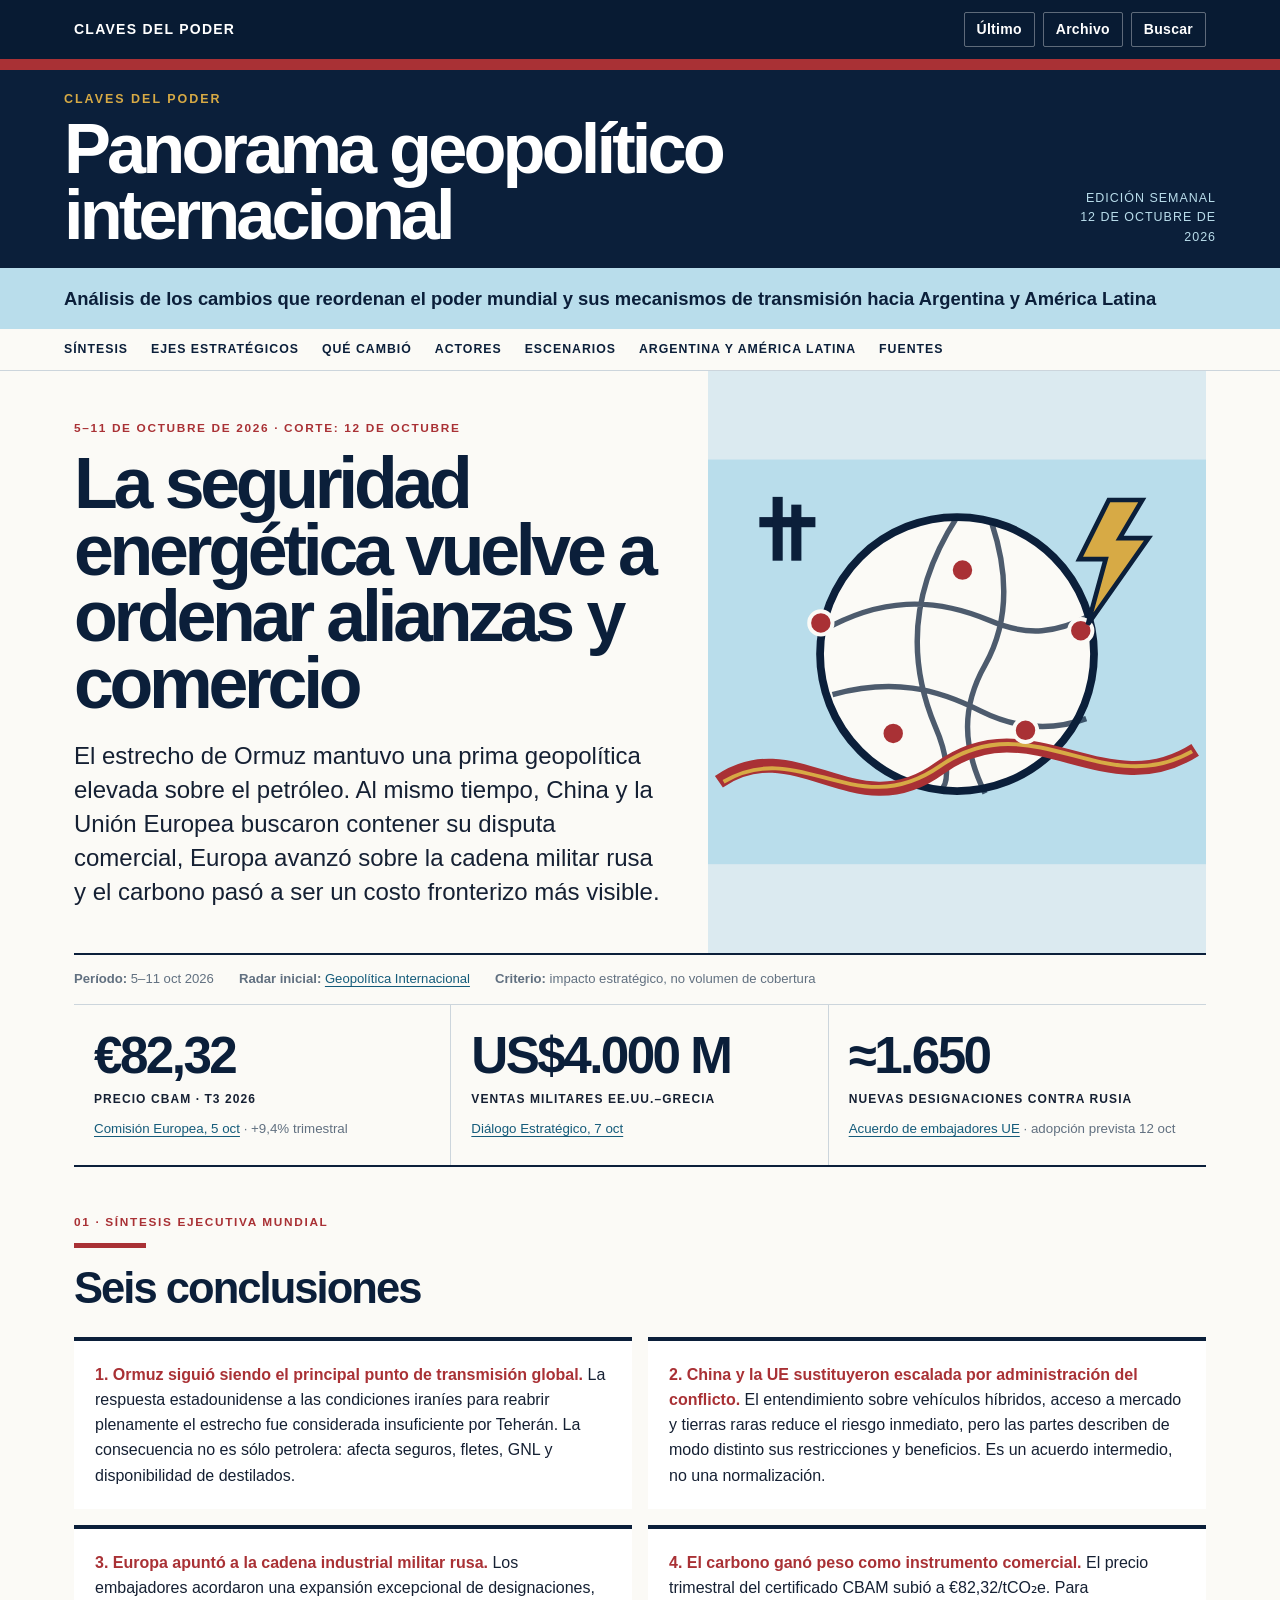
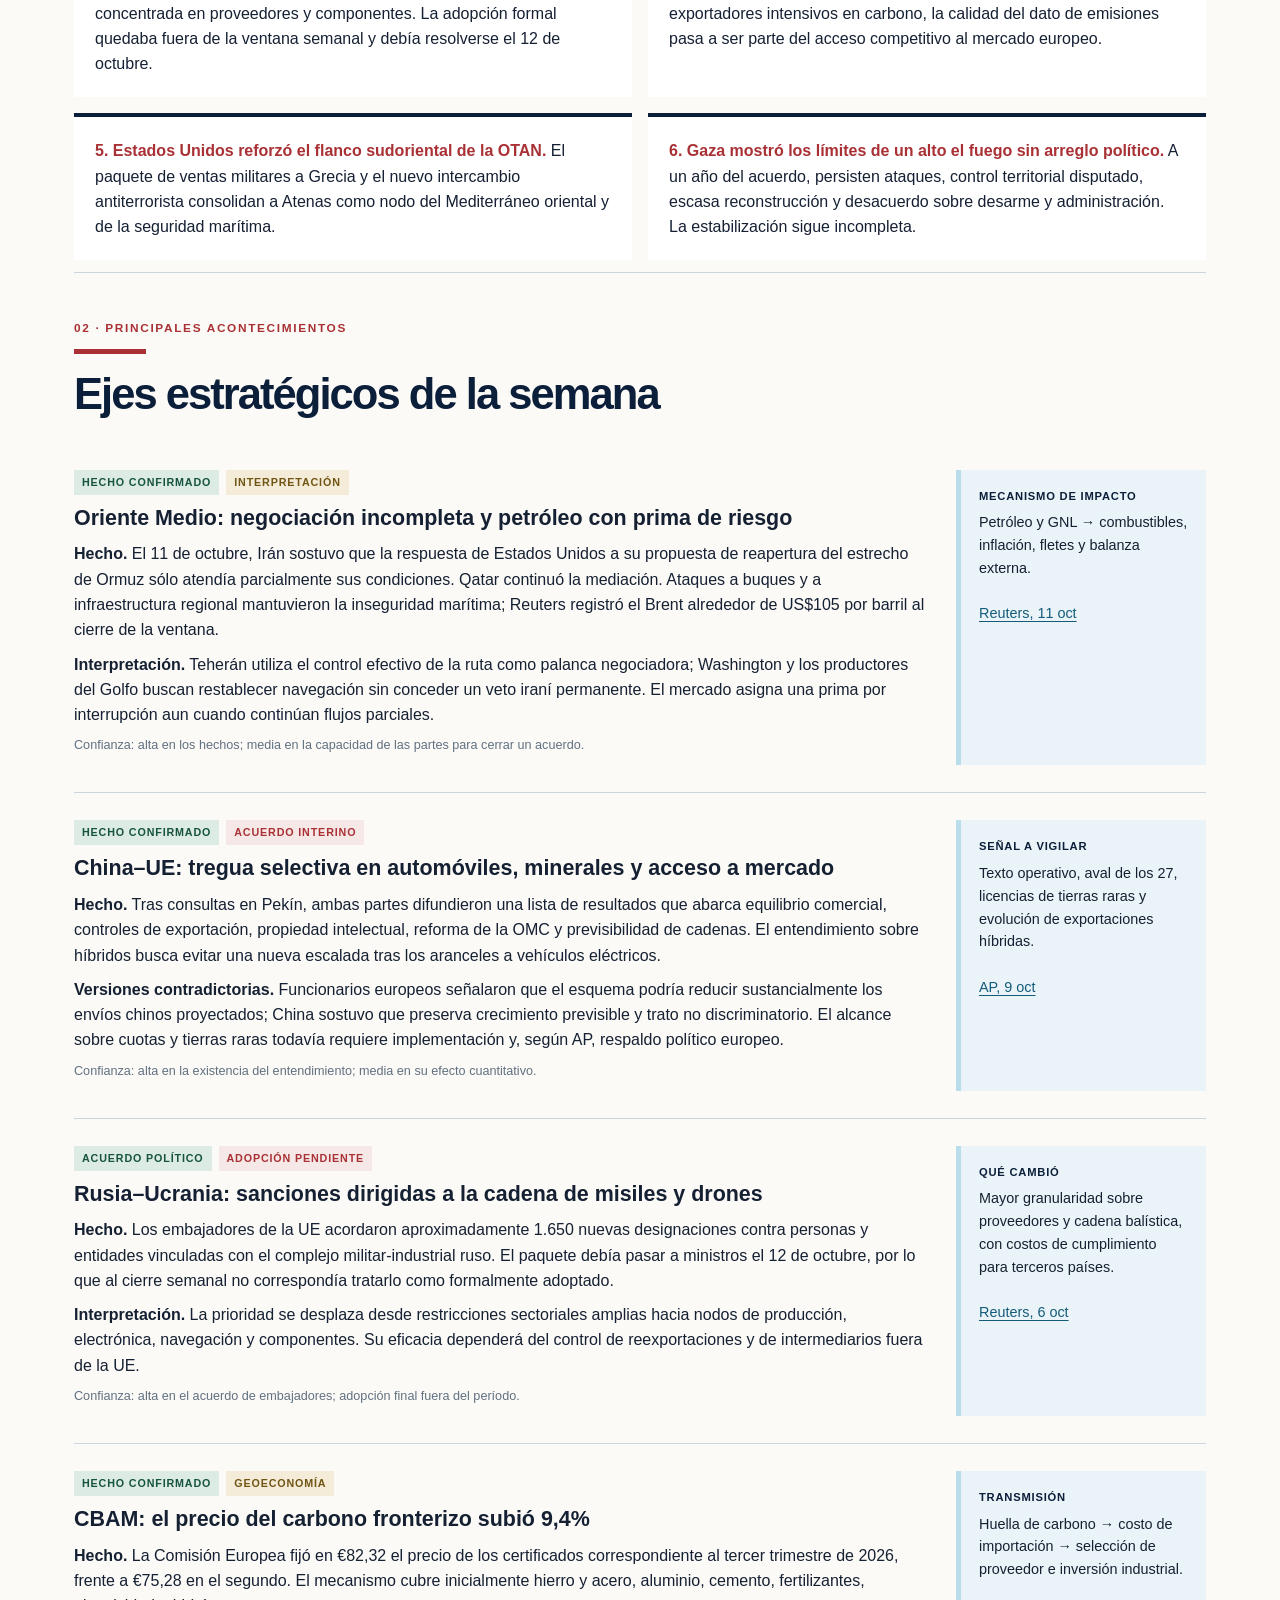
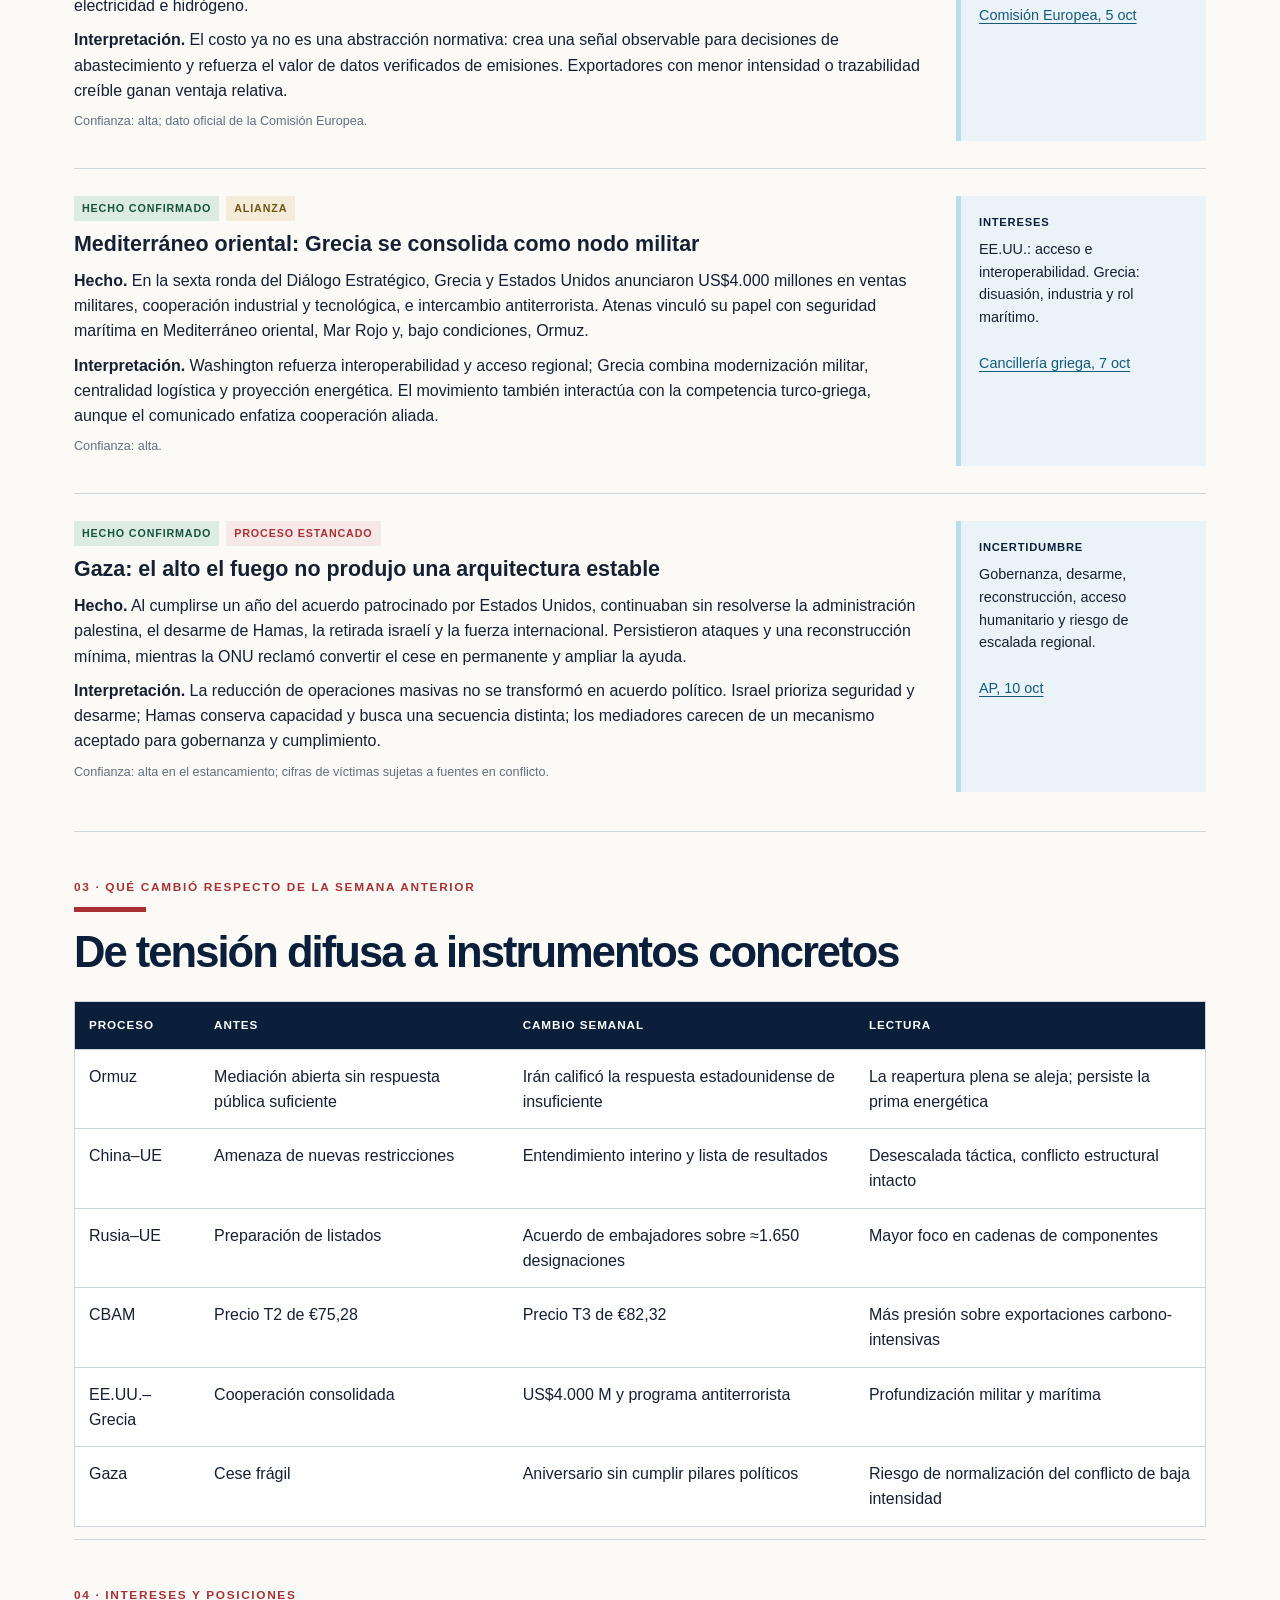
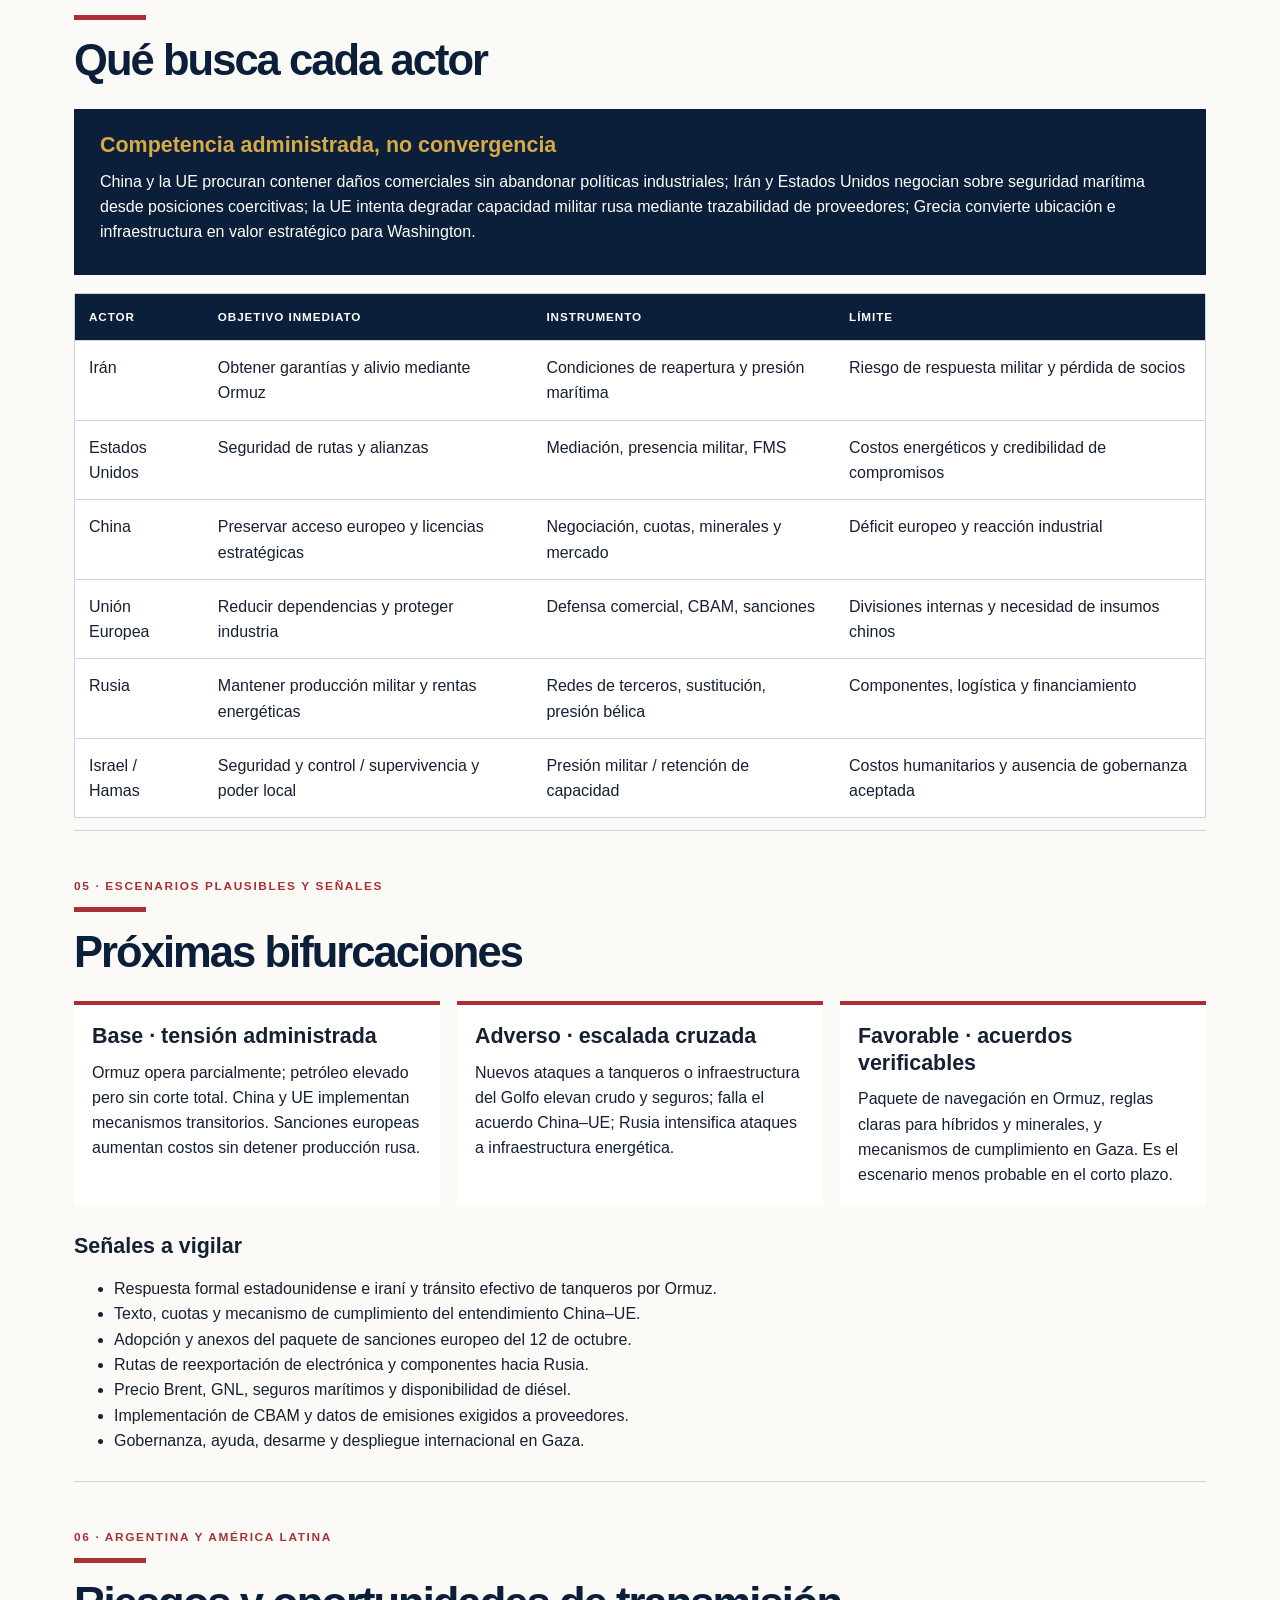
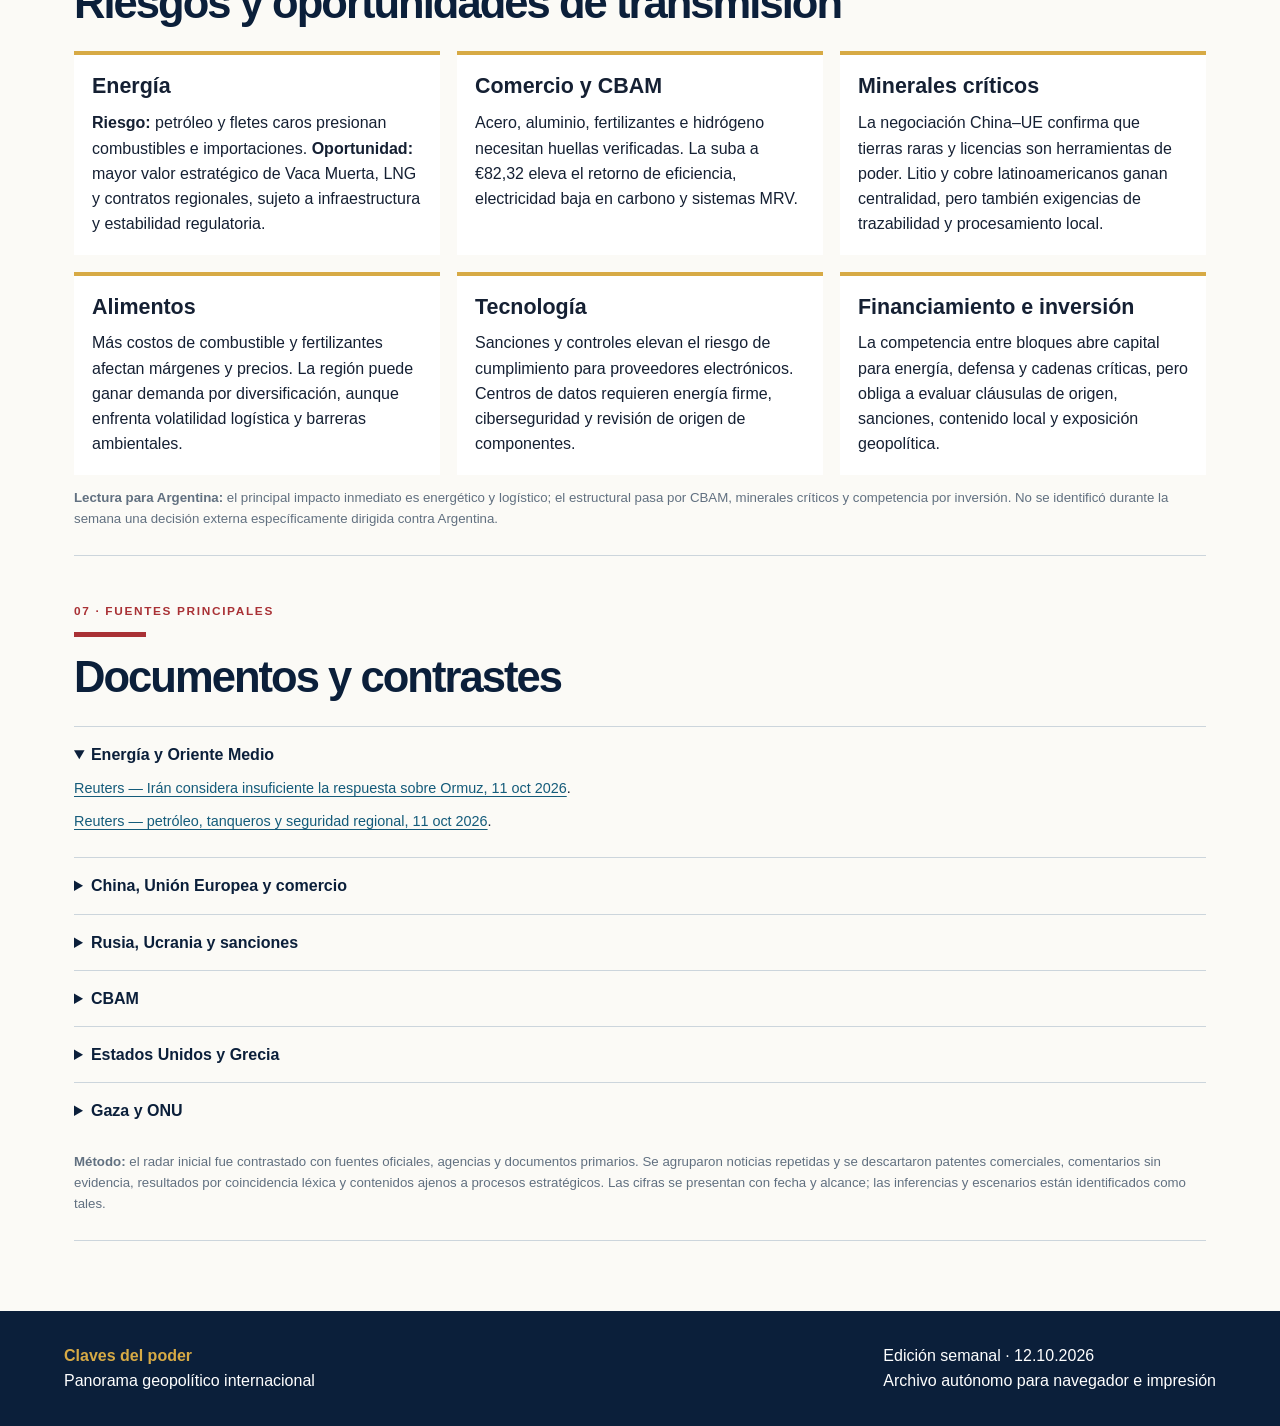
==== panorama-semanal/index.html @ e365c9f3 "Agrega archivo geopolítico: panorama-semanal/index.html" ====
<!doctype html>
<html lang="es">
<head>
<meta charset="utf-8"><meta name="viewport" content="width=device-width,initial-scale=1">
<meta name="description" content="Panorama geopolítico internacional, 5 al 11 de octubre de 2026.">
<title>Panorama geopolítico internacional | 12-10-2026</title>
<style>
:root{--navy:#0b1f3a;--red:#a93135;--sky:#b9ddeb;--gold:#d7aa45;--paper:#fbfaf6;--ink:#152033;--muted:#617080;--line:#ccd5dc;--pale:#eaf3f7;--rose:#f5e8e7;--sand:#f4ecd8}
*{box-sizing:border-box}html{scroll-behavior:smooth}body{margin:0;background:var(--paper);color:var(--ink);font-family:Arial,Helvetica,sans-serif;line-height:1.58}a{color:#145b7a;text-underline-offset:3px}a:hover{color:var(--red)}
.mast{background:var(--navy);color:white;border-top:7px solid var(--red);padding:20px max(22px,5vw);display:flex;justify-content:space-between;align-items:end;gap:25px}.identity{font-size:.78rem;font-weight:900;letter-spacing:.16em;text-transform:uppercase;color:var(--gold)}.brand{font-size:clamp(2rem,5.5vw,4.6rem);font-weight:900;letter-spacing:-.055em;line-height:.94;margin-top:6px}.edition{text-align:right;font-size:.78rem;letter-spacing:.08em;text-transform:uppercase;color:var(--sky)}
.subtitle{background:var(--sky);color:var(--navy);font-weight:800;padding:16px max(22px,5vw);font-size:clamp(.95rem,1.9vw,1.15rem)}nav{position:sticky;top:0;z-index:3;background:rgba(251,250,246,.97);border-bottom:1px solid var(--line);padding:11px max(22px,5vw);white-space:nowrap;overflow:auto;font-size:.77rem;text-transform:uppercase;letter-spacing:.08em;font-weight:900}nav a{margin-right:23px;text-decoration:none;color:var(--navy)}
main{max-width:1180px;margin:auto;padding:0 24px 70px}.hero{display:grid;grid-template-columns:1.12fr .88fr;border-bottom:2px solid var(--navy)}.hero-copy{padding:48px 42px 44px 0}.kicker,.section-label{font-size:.74rem;text-transform:uppercase;letter-spacing:.14em;font-weight:900;color:var(--red)}h1{font-size:clamp(2.5rem,5.6vw,5.4rem);line-height:.93;letter-spacing:-.06em;margin:12px 0 22px;color:var(--navy)}.lead{font-size:clamp(1.12rem,2.05vw,1.5rem);line-height:1.42;margin:0}.art{min-height:430px;background:#dbeaf0;overflow:hidden}.art svg{width:100%;height:100%;display:block}.meta{padding:14px 0;display:flex;flex-wrap:wrap;gap:10px 25px;color:var(--muted);font-size:.82rem;border-bottom:1px solid var(--line)}
.metrics{display:grid;grid-template-columns:repeat(3,1fr);border-bottom:2px solid var(--navy)}.metric{padding:25px 20px;border-right:1px solid var(--line)}.metric:last-child{border:0}.metric strong{display:block;font-size:clamp(1.9rem,4vw,3.5rem);line-height:1;color:var(--navy);letter-spacing:-.05em}.metric span{display:block;margin:9px 0 6px;font-size:.75rem;text-transform:uppercase;letter-spacing:.09em;font-weight:900}.metric small{color:var(--muted)}
section{padding:46px 0 12px;border-bottom:1px solid var(--line)}h2{font-size:clamp(1.85rem,3.4vw,3.2rem);line-height:1.05;letter-spacing:-.045em;color:var(--navy);margin:7px 0 25px}h3{font-size:1.34rem;line-height:1.25;margin:0 0 10px}.bar{width:72px;height:5px;background:var(--red);margin:11px 0 18px}
.summary{display:grid;grid-template-columns:repeat(2,1fr);gap:16px}.sum{background:#fff;border-top:4px solid var(--navy);padding:21px}.sum p{margin:0}.sum b{color:var(--red)}
.axis{display:grid;grid-template-columns:1fr 250px;gap:30px;padding:27px 0;border-top:1px solid var(--line)}.axis:first-of-type{border-top:0}.axis p{margin:9px 0}.aside{background:var(--pale);padding:18px;border-left:5px solid var(--sky);font-size:.9rem}.aside b{display:block;text-transform:uppercase;letter-spacing:.07em;font-size:.7rem;color:var(--navy);margin-bottom:6px}
.labels{display:flex;flex-wrap:wrap;gap:7px;margin-bottom:10px}.pill{font-size:.67rem;text-transform:uppercase;letter-spacing:.08em;font-weight:900;padding:4px 8px;background:var(--pale);color:var(--navy)}.pill.fact{background:#dcebe4;color:#17543f}.pill.interp{background:var(--sand);color:#705514}.pill.scenario{background:var(--rose);color:var(--red)}
.change{background:var(--navy);color:white;padding:23px 26px;margin:18px 0}.change h3{color:var(--gold)}.change p{margin:7px 0}
.table-wrap{overflow-x:auto;-webkit-overflow-scrolling:touch;border:1px solid var(--line)}table{border-collapse:collapse;width:100%;min-width:720px;background:#fff}th,td{text-align:left;vertical-align:top;padding:14px;border-bottom:1px solid var(--line)}th{background:var(--navy);color:white;font-size:.73rem;text-transform:uppercase;letter-spacing:.08em}tr:last-child td{border-bottom:0}
.latam-grid,.watch-grid{display:grid;grid-template-columns:repeat(3,1fr);gap:17px}.card{background:#fff;border-top:4px solid var(--gold);padding:18px}.card p{margin:.45rem 0 0}.watch-grid .card{border-top-color:var(--red)}
.confidence{font-size:.79rem;color:var(--muted)}details{border-top:1px solid var(--line);padding:15px 0}summary{cursor:pointer;font-weight:900;color:var(--navy)}details p{margin:10px 0;font-size:.9rem}.sources{columns:2;column-gap:42px}.sources li{break-inside:avoid;margin-bottom:12px}.method{font-size:.83rem;color:var(--muted)}
footer{background:var(--navy);color:white;padding:32px max(22px,5vw)}.foot{max-width:1180px;margin:auto;display:flex;justify-content:space-between;gap:30px}.foot strong{color:var(--gold)}
@media(max-width:820px){nav{position:static}.hero{grid-template-columns:1fr}.hero-copy{padding-right:0}.art{min-height:290px}.metrics{grid-template-columns:1fr}.metric{border-right:0;border-bottom:1px solid var(--line)}.summary,.latam-grid,.watch-grid{grid-template-columns:1fr}.axis{grid-template-columns:1fr}.sources{columns:1}.edition{display:none}}
@media(max-width:480px){main{padding-left:16px;padding-right:16px}.mast,.subtitle,nav{padding-left:16px;padding-right:16px}.hero-copy{padding-top:32px}h1{font-size:2.65rem}.brand{font-size:2.2rem}.aside{padding:15px}}
@media print{nav{display:none}body{background:white}.axis,.sum,.card,.metric,details{break-inside:avoid}a{color:inherit}.art{min-height:320px}}
</style>

<style id="portal-navigation-style">
.portal-navigation{background:#081b33;color:#fff;font:700 14px/1.2 Arial,Calibri,sans-serif;letter-spacing:.02em;border-bottom:4px solid #a93135}
.portal-navigation__inner{max-width:1180px;margin:0 auto;padding:12px 24px;display:flex;align-items:center;justify-content:space-between;gap:20px}
.portal-navigation__brand{color:#fff;text-decoration:none;text-transform:uppercase;letter-spacing:.09em}
.portal-navigation__links{display:flex;gap:8px;flex-wrap:wrap}
.portal-navigation__links a{color:#fff;text-decoration:none;padding:8px 12px;border:1px solid rgba(255,255,255,.35);border-radius:2px}
.portal-navigation__links a:hover,.portal-navigation__links a:focus{background:#fff;color:#081b33}
@media(max-width:620px){.portal-navigation__inner{align-items:flex-start;flex-direction:column;padding:10px 16px}.portal-navigation__links{width:100%}.portal-navigation__links a{flex:1;text-align:center;padding:8px 6px}}
@media print{.portal-navigation{display:none!important}}
</style>

</head>
<body>

<div class="portal-navigation" aria-label="Navegación del archivo geopolítico">
  <div class="portal-navigation__inner">
    <a class="portal-navigation__brand" href="/geopolitica-internacional/panorama-semanal/">Claves del poder</a>
    <div class="portal-navigation__links">
      <a href="/geopolitica-internacional/panorama-semanal/">Último</a>
      <a href="/geopolitica-internacional/panorama-semanal/archivo/">Archivo</a>
      <a href="/geopolitica-internacional/panorama-semanal/buscar/">Buscar</a>
    </div>
  </div>
</div>

<header><div class="mast"><div><div class="identity">Claves del poder</div><div class="brand">Panorama geopolítico internacional</div></div><div class="edition">Edición semanal<br>12 de octubre de 2026</div></div><div class="subtitle">Análisis de los cambios que reordenan el poder mundial y sus mecanismos de transmisión hacia Argentina y América Latina</div><nav aria-label="Índice"><a href="#sintesis">Síntesis</a><a href="#ejes">Ejes estratégicos</a><a href="#cambios">Qué cambió</a><a href="#actores">Actores</a><a href="#escenarios">Escenarios</a><a href="#latam">Argentina y América Latina</a><a href="#fuentes">Fuentes</a></nav></header>
<main>
<article class="hero"><div class="hero-copy"><div class="kicker">5–11 de octubre de 2026 · Corte: 12 de octubre</div><h1>La seguridad energética vuelve a ordenar alianzas y comercio</h1><p class="lead">El estrecho de Ormuz mantuvo una prima geopolítica elevada sobre el petróleo. Al mismo tiempo, China y la Unión Europea buscaron contener su disputa comercial, Europa avanzó sobre la cadena militar rusa y el carbono pasó a ser un costo fronterizo más visible.</p></div><div class="art" role="img" aria-label="Ilustración abstracta original de redes de poder, rutas marítimas, energía y tecnología"><svg viewBox="0 0 640 520" xmlns="http://www.w3.org/2000/svg" aria-hidden="true"><rect width="640" height="520" fill="#b9ddeb"/><circle cx="320" cy="250" r="176" fill="#fbfaf6" stroke="#0b1f3a" stroke-width="10"/><path d="M147 220c74-42 142-44 215-13 49 21 86 16 130-7M160 302c77-21 133-8 190 21 46 23 92 26 136 10M320 74c-55 85-68 174-28 269 17 39 19 75 6 82M365 83c23 70 20 129-9 181-30 53-30 104 0 165" fill="none" stroke="#0b1f3a" stroke-width="7" opacity=".72"/><path d="M14 414C113 346 190 475 297 397c118-86 212 51 329-24" fill="none" stroke="#a93135" stroke-width="18"/><path d="M20 414C119 356 190 469 298 394c118-82 210 46 324-19" fill="none" stroke="#d7aa45" stroke-width="5"/><g fill="#a93135" stroke="#fbfaf6" stroke-width="5"><circle cx="145" cy="210" r="15"/><circle cx="327" cy="142" r="15"/><circle cx="479" cy="220" r="15"/><circle cx="408" cy="348" r="15"/><circle cx="238" cy="352" r="15"/></g><path d="M515 52l-38 76h34l-23 84 78-111h-37l29-49z" fill="#d7aa45" stroke="#0b1f3a" stroke-width="6"/><g fill="#0b1f3a"><rect x="66" y="74" width="72" height="13"/><rect x="83" y="48" width="13" height="82"/><rect x="107" y="58" width="13" height="72"/></g></svg></div></article>
<div class="meta"><span><b>Período:</b> 5–11 oct 2026</span><span><b>Radar inicial:</b> <a href="https://fgpino.github.io/geopolitica-internacional/">Geopolítica Internacional</a></span><span><b>Criterio:</b> impacto estratégico, no volumen de cobertura</span></div>
<div class="metrics"><div class="metric"><strong>€82,32</strong><span>Precio CBAM · T3 2026</span><small><a href="https://taxation-customs.ec.europa.eu/carbon-border-adjustment-mechanism/price-cbam-certificates_en">Comisión Europea, 5 oct</a> · +9,4% trimestral</small></div><div class="metric"><strong>US$4.000 M</strong><span>Ventas militares EE.UU.–Grecia</span><small><a href="https://www.mfa.gr/en/joint-statement-on-the-u-s-greece-strategic-dialogue-athens-07-10-2026/">Diálogo Estratégico, 7 oct</a></small></div><div class="metric"><strong>≈1.650</strong><span>Nuevas designaciones contra Rusia</span><small><a href="https://www.reuters.com/world/europe/eu-envoys-set-approve-major-new-russia-sanctions-wednesday-2026-10-06/">Acuerdo de embajadores UE</a> · adopción prevista 12 oct</small></div></div>

<section id="sintesis"><div class="section-label">01 · Síntesis ejecutiva mundial</div><div class="bar"></div><h2>Seis conclusiones</h2><div class="summary">
<div class="sum"><p><b>1. Ormuz siguió siendo el principal punto de transmisión global.</b> La respuesta estadounidense a las condiciones iraníes para reabrir plenamente el estrecho fue considerada insuficiente por Teherán. La consecuencia no es sólo petrolera: afecta seguros, fletes, GNL y disponibilidad de destilados.</p></div>
<div class="sum"><p><b>2. China y la UE sustituyeron escalada por administración del conflicto.</b> El entendimiento sobre vehículos híbridos, acceso a mercado y tierras raras reduce el riesgo inmediato, pero las partes describen de modo distinto sus restricciones y beneficios. Es un acuerdo intermedio, no una normalización.</p></div>
<div class="sum"><p><b>3. Europa apuntó a la cadena industrial militar rusa.</b> Los embajadores acordaron una expansión excepcional de designaciones, concentrada en proveedores y componentes. La adopción formal quedaba fuera de la ventana semanal y debía resolverse el 12 de octubre.</p></div>
<div class="sum"><p><b>4. El carbono ganó peso como instrumento comercial.</b> El precio trimestral del certificado CBAM subió a €82,32/tCO₂e. Para exportadores intensivos en carbono, la calidad del dato de emisiones pasa a ser parte del acceso competitivo al mercado europeo.</p></div>
<div class="sum"><p><b>5. Estados Unidos reforzó el flanco sudoriental de la OTAN.</b> El paquete de ventas militares a Grecia y el nuevo intercambio antiterrorista consolidan a Atenas como nodo del Mediterráneo oriental y de la seguridad marítima.</p></div>
<div class="sum"><p><b>6. Gaza mostró los límites de un alto el fuego sin arreglo político.</b> A un año del acuerdo, persisten ataques, control territorial disputado, escasa reconstrucción y desacuerdo sobre desarme y administración. La estabilización sigue incompleta.</p></div>
</div></section>

<section id="ejes"><div class="section-label">02 · Principales acontecimientos</div><div class="bar"></div><h2>Ejes estratégicos de la semana</h2>
<article class="axis"><div><div class="labels"><span class="pill fact">Hecho confirmado</span><span class="pill interp">Interpretación</span></div><h3>Oriente Medio: negociación incompleta y petróleo con prima de riesgo</h3><p><b>Hecho.</b> El 11 de octubre, Irán sostuvo que la respuesta de Estados Unidos a su propuesta de reapertura del estrecho de Ormuz sólo atendía parcialmente sus condiciones. Qatar continuó la mediación. Ataques a buques y a infraestructura regional mantuvieron la inseguridad marítima; Reuters registró el Brent alrededor de US$105 por barril al cierre de la ventana.</p><p><b>Interpretación.</b> Teherán utiliza el control efectivo de la ruta como palanca negociadora; Washington y los productores del Golfo buscan restablecer navegación sin conceder un veto iraní permanente. El mercado asigna una prima por interrupción aun cuando continúan flujos parciales.</p><p class="confidence">Confianza: alta en los hechos; media en la capacidad de las partes para cerrar un acuerdo.</p></div><aside class="aside"><b>Mecanismo de impacto</b>Petróleo y GNL → combustibles, inflación, fletes y balanza externa. <br><br><a href="https://www.reuters.com/world/middle-east/iran-says-us-response-its-proposal-reopen-hormuz-was-insufficient-2026-10-11/">Reuters, 11 oct</a></aside></article>
<article class="axis"><div><div class="labels"><span class="pill fact">Hecho confirmado</span><span class="pill scenario">Acuerdo interino</span></div><h3>China–UE: tregua selectiva en automóviles, minerales y acceso a mercado</h3><p><b>Hecho.</b> Tras consultas en Pekín, ambas partes difundieron una lista de resultados que abarca equilibrio comercial, controles de exportación, propiedad intelectual, reforma de la OMC y previsibilidad de cadenas. El entendimiento sobre híbridos busca evitar una nueva escalada tras los aranceles a vehículos eléctricos.</p><p><b>Versiones contradictorias.</b> Funcionarios europeos señalaron que el esquema podría reducir sustancialmente los envíos chinos proyectados; China sostuvo que preserva crecimiento previsible y trato no discriminatorio. El alcance sobre cuotas y tierras raras todavía requiere implementación y, según AP, respaldo político europeo.</p><p class="confidence">Confianza: alta en la existencia del entendimiento; media en su efecto cuantitativo.</p></div><aside class="aside"><b>Señal a vigilar</b>Texto operativo, aval de los 27, licencias de tierras raras y evolución de exportaciones híbridas. <br><br><a href="https://apnews.com/article/54c9c71e85f92dc0003780fc53f0b250">AP, 9 oct</a></aside></article>
<article class="axis"><div><div class="labels"><span class="pill fact">Acuerdo político</span><span class="pill scenario">Adopción pendiente</span></div><h3>Rusia–Ucrania: sanciones dirigidas a la cadena de misiles y drones</h3><p><b>Hecho.</b> Los embajadores de la UE acordaron aproximadamente 1.650 nuevas designaciones contra personas y entidades vinculadas con el complejo militar-industrial ruso. El paquete debía pasar a ministros el 12 de octubre, por lo que al cierre semanal no correspondía tratarlo como formalmente adoptado.</p><p><b>Interpretación.</b> La prioridad se desplaza desde restricciones sectoriales amplias hacia nodos de producción, electrónica, navegación y componentes. Su eficacia dependerá del control de reexportaciones y de intermediarios fuera de la UE.</p><p class="confidence">Confianza: alta en el acuerdo de embajadores; adopción final fuera del período.</p></div><aside class="aside"><b>Qué cambió</b>Mayor granularidad sobre proveedores y cadena balística, con costos de cumplimiento para terceros países. <br><br><a href="https://www.reuters.com/world/europe/eu-envoys-set-approve-major-new-russia-sanctions-wednesday-2026-10-06/">Reuters, 6 oct</a></aside></article>
<article class="axis"><div><div class="labels"><span class="pill fact">Hecho confirmado</span><span class="pill interp">Geoeconomía</span></div><h3>CBAM: el precio del carbono fronterizo subió 9,4%</h3><p><b>Hecho.</b> La Comisión Europea fijó en €82,32 el precio de los certificados correspondiente al tercer trimestre de 2026, frente a €75,28 en el segundo. El mecanismo cubre inicialmente hierro y acero, aluminio, cemento, fertilizantes, electricidad e hidrógeno.</p><p><b>Interpretación.</b> El costo ya no es una abstracción normativa: crea una señal observable para decisiones de abastecimiento y refuerza el valor de datos verificados de emisiones. Exportadores con menor intensidad o trazabilidad creíble ganan ventaja relativa.</p><p class="confidence">Confianza: alta; dato oficial de la Comisión Europea.</p></div><aside class="aside"><b>Transmisión</b>Huella de carbono → costo de importación → selección de proveedor e inversión industrial. <br><br><a href="https://taxation-customs.ec.europa.eu/carbon-border-adjustment-mechanism/price-cbam-certificates_en">Comisión Europea, 5 oct</a></aside></article>
<article class="axis"><div><div class="labels"><span class="pill fact">Hecho confirmado</span><span class="pill interp">Alianza</span></div><h3>Mediterráneo oriental: Grecia se consolida como nodo militar</h3><p><b>Hecho.</b> En la sexta ronda del Diálogo Estratégico, Grecia y Estados Unidos anunciaron US$4.000 millones en ventas militares, cooperación industrial y tecnológica, e intercambio antiterrorista. Atenas vinculó su papel con seguridad marítima en Mediterráneo oriental, Mar Rojo y, bajo condiciones, Ormuz.</p><p><b>Interpretación.</b> Washington refuerza interoperabilidad y acceso regional; Grecia combina modernización militar, centralidad logística y proyección energética. El movimiento también interactúa con la competencia turco-griega, aunque el comunicado enfatiza cooperación aliada.</p><p class="confidence">Confianza: alta.</p></div><aside class="aside"><b>Intereses</b>EE.UU.: acceso e interoperabilidad. Grecia: disuasión, industria y rol marítimo. <br><br><a href="https://www.mfa.gr/en/joint-statement-on-the-u-s-greece-strategic-dialogue-athens-07-10-2026/">Cancillería griega, 7 oct</a></aside></article>
<article class="axis"><div><div class="labels"><span class="pill fact">Hecho confirmado</span><span class="pill scenario">Proceso estancado</span></div><h3>Gaza: el alto el fuego no produjo una arquitectura estable</h3><p><b>Hecho.</b> Al cumplirse un año del acuerdo patrocinado por Estados Unidos, continuaban sin resolverse la administración palestina, el desarme de Hamas, la retirada israelí y la fuerza internacional. Persistieron ataques y una reconstrucción mínima, mientras la ONU reclamó convertir el cese en permanente y ampliar la ayuda.</p><p><b>Interpretación.</b> La reducción de operaciones masivas no se transformó en acuerdo político. Israel prioriza seguridad y desarme; Hamas conserva capacidad y busca una secuencia distinta; los mediadores carecen de un mecanismo aceptado para gobernanza y cumplimiento.</p><p class="confidence">Confianza: alta en el estancamiento; cifras de víctimas sujetas a fuentes en conflicto.</p></div><aside class="aside"><b>Incertidumbre</b>Gobernanza, desarme, reconstrucción, acceso humanitario y riesgo de escalada regional. <br><br><a href="https://apnews.com/article/f6c105e8f72d8b478d78312142d888ed">AP, 10 oct</a></aside></article>
</section>

<section id="cambios"><div class="section-label">03 · Qué cambió respecto de la semana anterior</div><div class="bar"></div><h2>De tensión difusa a instrumentos concretos</h2><div class="table-wrap"><table><thead><tr><th>Proceso</th><th>Antes</th><th>Cambio semanal</th><th>Lectura</th></tr></thead><tbody><tr><td>Ormuz</td><td>Mediación abierta sin respuesta pública suficiente</td><td>Irán calificó la respuesta estadounidense de insuficiente</td><td>La reapertura plena se aleja; persiste la prima energética</td></tr><tr><td>China–UE</td><td>Amenaza de nuevas restricciones</td><td>Entendimiento interino y lista de resultados</td><td>Desescalada táctica, conflicto estructural intacto</td></tr><tr><td>Rusia–UE</td><td>Preparación de listados</td><td>Acuerdo de embajadores sobre ≈1.650 designaciones</td><td>Mayor foco en cadenas de componentes</td></tr><tr><td>CBAM</td><td>Precio T2 de €75,28</td><td>Precio T3 de €82,32</td><td>Más presión sobre exportaciones carbono-intensivas</td></tr><tr><td>EE.UU.–Grecia</td><td>Cooperación consolidada</td><td>US$4.000 M y programa antiterrorista</td><td>Profundización militar y marítima</td></tr><tr><td>Gaza</td><td>Cese frágil</td><td>Aniversario sin cumplir pilares políticos</td><td>Riesgo de normalización del conflicto de baja intensidad</td></tr></tbody></table></div></section>

<section id="actores"><div class="section-label">04 · Intereses y posiciones</div><div class="bar"></div><h2>Qué busca cada actor</h2><div class="change"><h3>Competencia administrada, no convergencia</h3><p>China y la UE procuran contener daños comerciales sin abandonar políticas industriales; Irán y Estados Unidos negocian sobre seguridad marítima desde posiciones coercitivas; la UE intenta degradar capacidad militar rusa mediante trazabilidad de proveedores; Grecia convierte ubicación e infraestructura en valor estratégico para Washington.</p></div><div class="table-wrap"><table><thead><tr><th>Actor</th><th>Objetivo inmediato</th><th>Instrumento</th><th>Límite</th></tr></thead><tbody><tr><td>Irán</td><td>Obtener garantías y alivio mediante Ormuz</td><td>Condiciones de reapertura y presión marítima</td><td>Riesgo de respuesta militar y pérdida de socios</td></tr><tr><td>Estados Unidos</td><td>Seguridad de rutas y alianzas</td><td>Mediación, presencia militar, FMS</td><td>Costos energéticos y credibilidad de compromisos</td></tr><tr><td>China</td><td>Preservar acceso europeo y licencias estratégicas</td><td>Negociación, cuotas, minerales y mercado</td><td>Déficit europeo y reacción industrial</td></tr><tr><td>Unión Europea</td><td>Reducir dependencias y proteger industria</td><td>Defensa comercial, CBAM, sanciones</td><td>Divisiones internas y necesidad de insumos chinos</td></tr><tr><td>Rusia</td><td>Mantener producción militar y rentas energéticas</td><td>Redes de terceros, sustitución, presión bélica</td><td>Componentes, logística y financiamiento</td></tr><tr><td>Israel / Hamas</td><td>Seguridad y control / supervivencia y poder local</td><td>Presión militar / retención de capacidad</td><td>Costos humanitarios y ausencia de gobernanza aceptada</td></tr></tbody></table></div></section>

<section id="escenarios"><div class="section-label">05 · Escenarios plausibles y señales</div><div class="bar"></div><h2>Próximas bifurcaciones</h2><div class="watch-grid"><article class="card"><h3>Base · tensión administrada</h3><p>Ormuz opera parcialmente; petróleo elevado pero sin corte total. China y UE implementan mecanismos transitorios. Sanciones europeas aumentan costos sin detener producción rusa.</p></article><article class="card"><h3>Adverso · escalada cruzada</h3><p>Nuevos ataques a tanqueros o infraestructura del Golfo elevan crudo y seguros; falla el acuerdo China–UE; Rusia intensifica ataques a infraestructura energética.</p></article><article class="card"><h3>Favorable · acuerdos verificables</h3><p>Paquete de navegación en Ormuz, reglas claras para híbridos y minerales, y mecanismos de cumplimiento en Gaza. Es el escenario menos probable en el corto plazo.</p></article></div><h3 style="margin-top:28px">Señales a vigilar</h3><ul><li>Respuesta formal estadounidense e iraní y tránsito efectivo de tanqueros por Ormuz.</li><li>Texto, cuotas y mecanismo de cumplimiento del entendimiento China–UE.</li><li>Adopción y anexos del paquete de sanciones europeo del 12 de octubre.</li><li>Rutas de reexportación de electrónica y componentes hacia Rusia.</li><li>Precio Brent, GNL, seguros marítimos y disponibilidad de diésel.</li><li>Implementación de CBAM y datos de emisiones exigidos a proveedores.</li><li>Gobernanza, ayuda, desarme y despliegue internacional en Gaza.</li></ul></section>

<section id="latam"><div class="section-label">06 · Argentina y América Latina</div><div class="bar"></div><h2>Riesgos y oportunidades de transmisión</h2><div class="latam-grid"><article class="card"><h3>Energía</h3><p><b>Riesgo:</b> petróleo y fletes caros presionan combustibles e importaciones. <b>Oportunidad:</b> mayor valor estratégico de Vaca Muerta, LNG y contratos regionales, sujeto a infraestructura y estabilidad regulatoria.</p></article><article class="card"><h3>Comercio y CBAM</h3><p>Acero, aluminio, fertilizantes e hidrógeno necesitan huellas verificadas. La suba a €82,32 eleva el retorno de eficiencia, electricidad baja en carbono y sistemas MRV.</p></article><article class="card"><h3>Minerales críticos</h3><p>La negociación China–UE confirma que tierras raras y licencias son herramientas de poder. Litio y cobre latinoamericanos ganan centralidad, pero también exigencias de trazabilidad y procesamiento local.</p></article><article class="card"><h3>Alimentos</h3><p>Más costos de combustible y fertilizantes afectan márgenes y precios. La región puede ganar demanda por diversificación, aunque enfrenta volatilidad logística y barreras ambientales.</p></article><article class="card"><h3>Tecnología</h3><p>Sanciones y controles elevan el riesgo de cumplimiento para proveedores electrónicos. Centros de datos requieren energía firme, ciberseguridad y revisión de origen de componentes.</p></article><article class="card"><h3>Financiamiento e inversión</h3><p>La competencia entre bloques abre capital para energía, defensa y cadenas críticas, pero obliga a evaluar cláusulas de origen, sanciones, contenido local y exposición geopolítica.</p></article></div><p class="method"><b>Lectura para Argentina:</b> el principal impacto inmediato es energético y logístico; el estructural pasa por CBAM, minerales críticos y competencia por inversión. No se identificó durante la semana una decisión externa específicamente dirigida contra Argentina.</p></section>

<section id="fuentes"><div class="section-label">07 · Fuentes principales</div><div class="bar"></div><h2>Documentos y contrastes</h2>
<details open><summary>Energía y Oriente Medio</summary><p><a href="https://www.reuters.com/world/middle-east/iran-says-us-response-its-proposal-reopen-hormuz-was-insufficient-2026-10-11/">Reuters — Irán considera insuficiente la respuesta sobre Ormuz, 11 oct 2026</a>.</p><p><a href="https://www.reuters.com/business/energy/oil-climbs-mideast-conflict-tanker-attacks-persist-2026-10-11/">Reuters — petróleo, tanqueros y seguridad regional, 11 oct 2026</a>.</p></details>
<details><summary>China, Unión Europea y comercio</summary><p><a href="https://apnews.com/article/54c9c71e85f92dc0003780fc53f0b250">AP — entendimiento comercial interino China–UE, 9 oct 2026</a>.</p><p><a href="http://www.ccceu.eu/2026-10/09/c_5146.htm">Cámara de Comercio de China ante la UE — resultados de las consultas, 9 oct 2026</a>.</p></details>
<details><summary>Rusia, Ucrania y sanciones</summary><p><a href="https://www.reuters.com/world/europe/eu-envoys-set-approve-major-new-russia-sanctions-wednesday-2026-10-06/">Reuters — acuerdo de embajadores sobre nuevas designaciones, 6 oct 2026</a>.</p><p>Nota temporal: la adopción ministerial comunicada el 12 de octubre queda fuera del período analizado y se trata como señal posterior al corte.</p></details>
<details><summary>CBAM</summary><p><a href="https://taxation-customs.ec.europa.eu/carbon-border-adjustment-mechanism/price-cbam-certificates_en">Comisión Europea — precio oficial de certificados CBAM, 5 oct 2026</a>.</p><p><a href="https://taxation-customs.ec.europa.eu/carbon-border-adjustment-mechanism_en">Comisión Europea — alcance y funcionamiento del CBAM</a>.</p></details>
<details><summary>Estados Unidos y Grecia</summary><p><a href="https://www.mfa.gr/en/joint-statement-on-the-u-s-greece-strategic-dialogue-athens-07-10-2026/">Ministerio de Relaciones Exteriores de Grecia — declaración conjunta, 7 oct 2026</a>.</p><p><a href="https://www.reuters.com/world/europe/rubio-says-us-greece-jointly-combat-security-threats-2026-10-07/">Reuters — cooperación de seguridad EE.UU.–Grecia, 7 oct 2026</a>.</p></details>
<details><summary>Gaza y ONU</summary><p><a href="https://apnews.com/article/f6c105e8f72d8b478d78312142d888ed">AP — balance del alto el fuego, 10 oct 2026</a>.</p><p><a href="https://www.ochaopt.org/content/humanitarian-situation-report-2-october-2026">OCHA — informe humanitario, 2 oct 2026</a>, utilizado como línea de base previa a la ventana.</p></details>
<p class="method"><b>Método:</b> el radar inicial fue contrastado con fuentes oficiales, agencias y documentos primarios. Se agruparon noticias repetidas y se descartaron patentes comerciales, comentarios sin evidencia, resultados por coincidencia léxica y contenidos ajenos a procesos estratégicos. Las cifras se presentan con fecha y alcance; las inferencias y escenarios están identificados como tales.</p></section>
</main>
<footer><div class="foot"><div><strong>Claves del poder</strong><br>Panorama geopolítico internacional</div><div>Edición semanal · 12.10.2026<br>Archivo autónomo para navegador e impresión</div></div></footer>
</body></html>
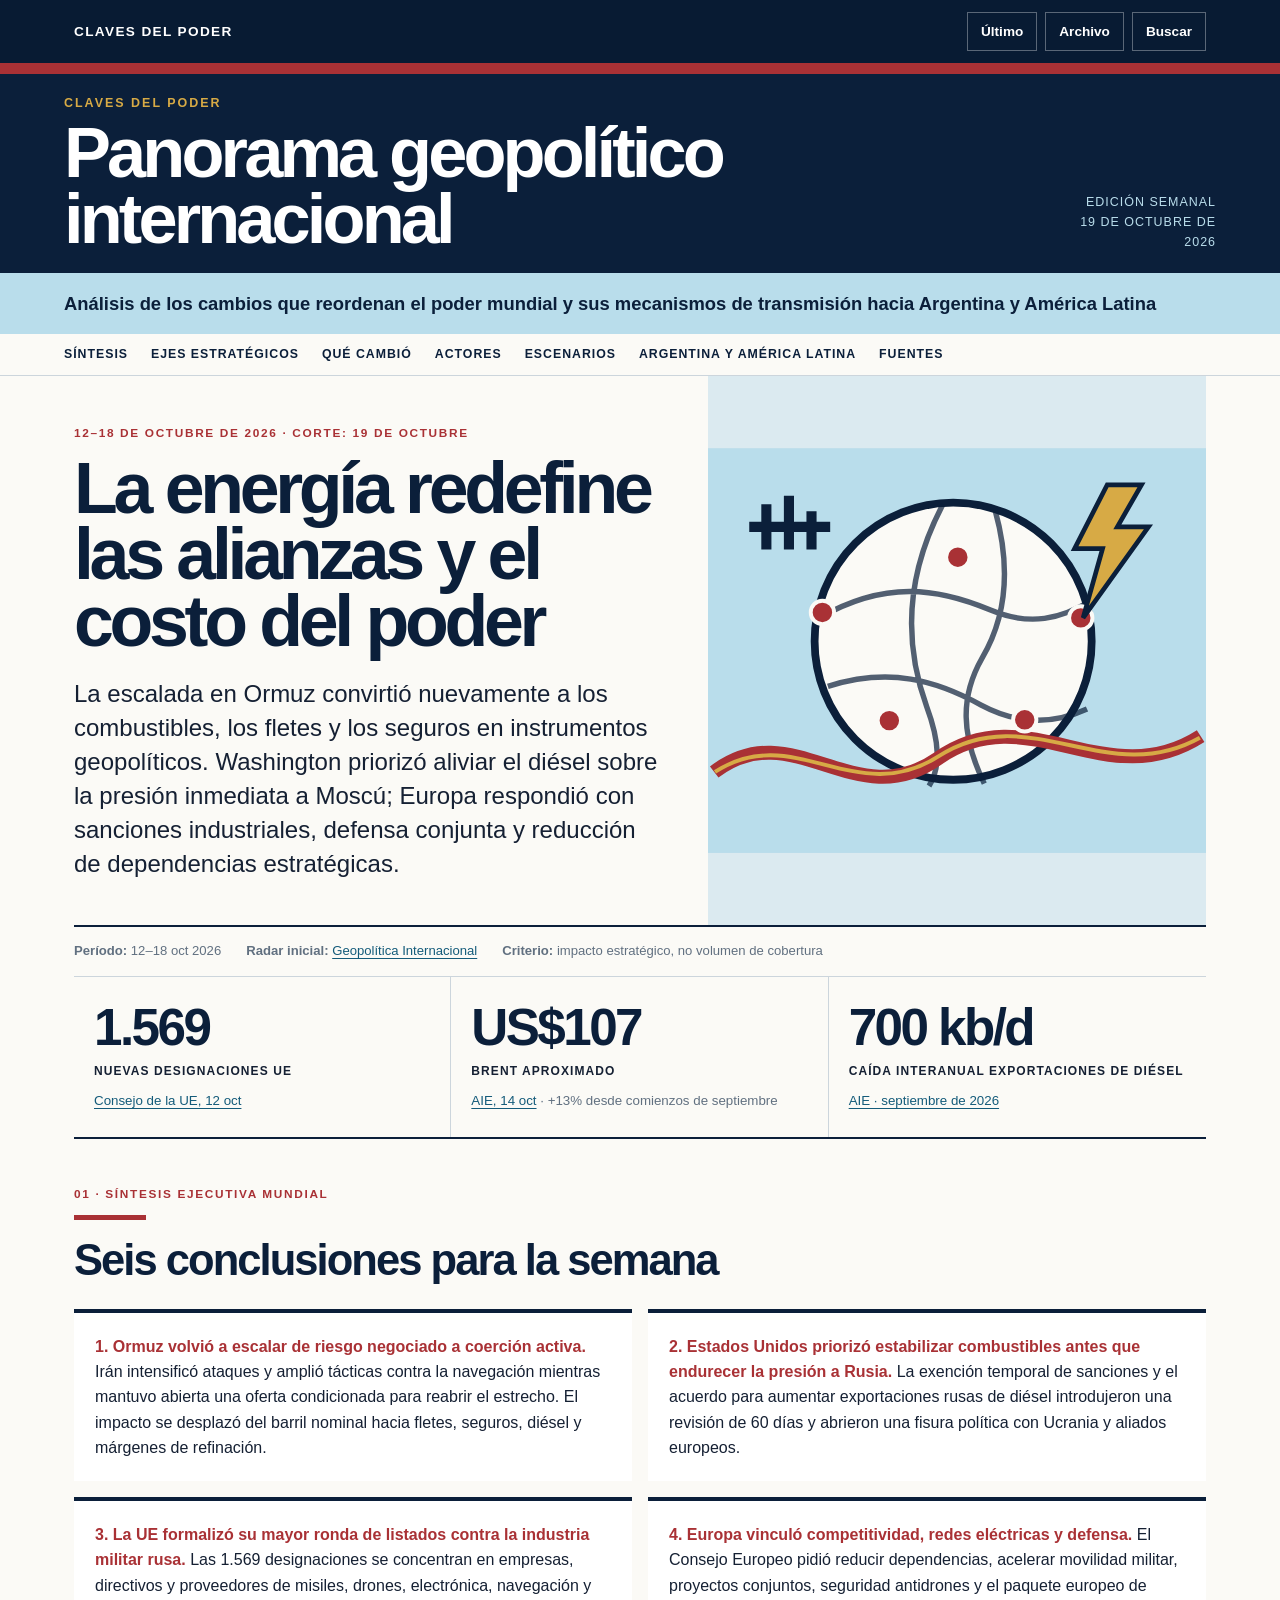
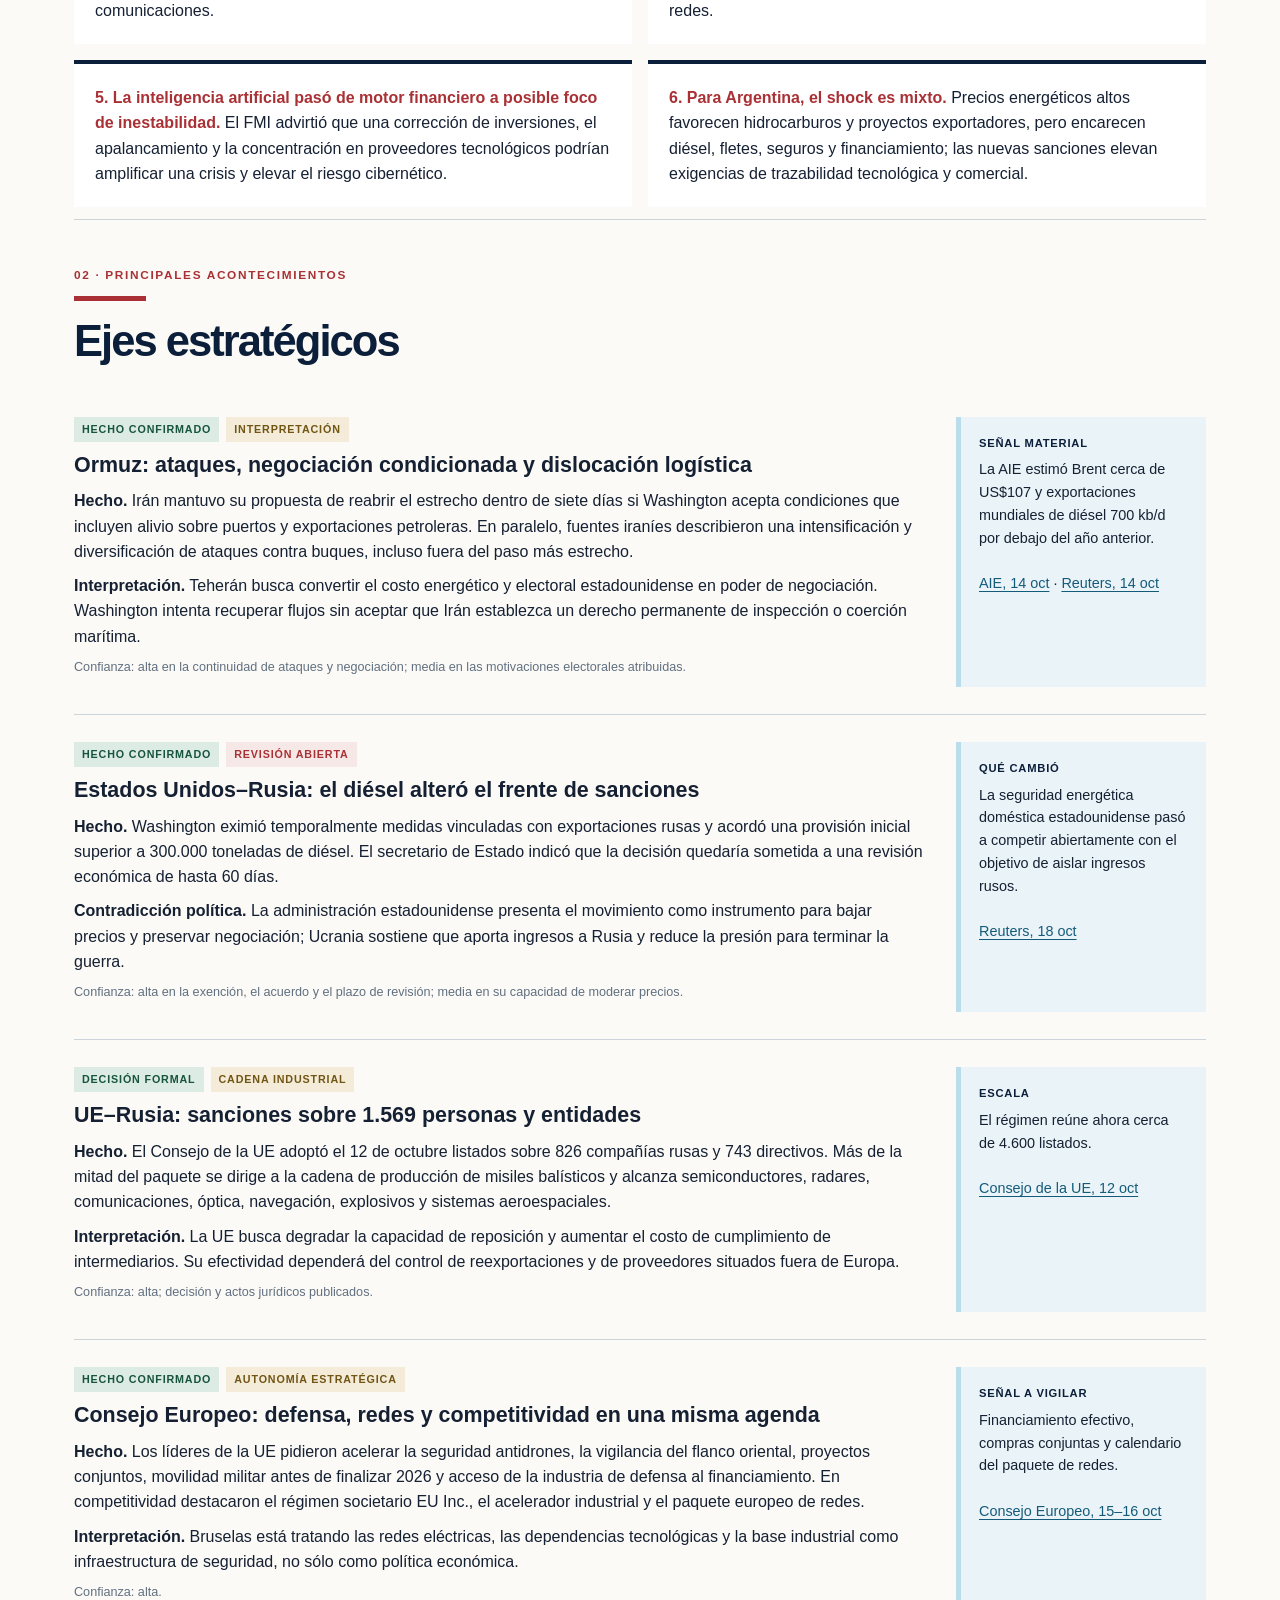
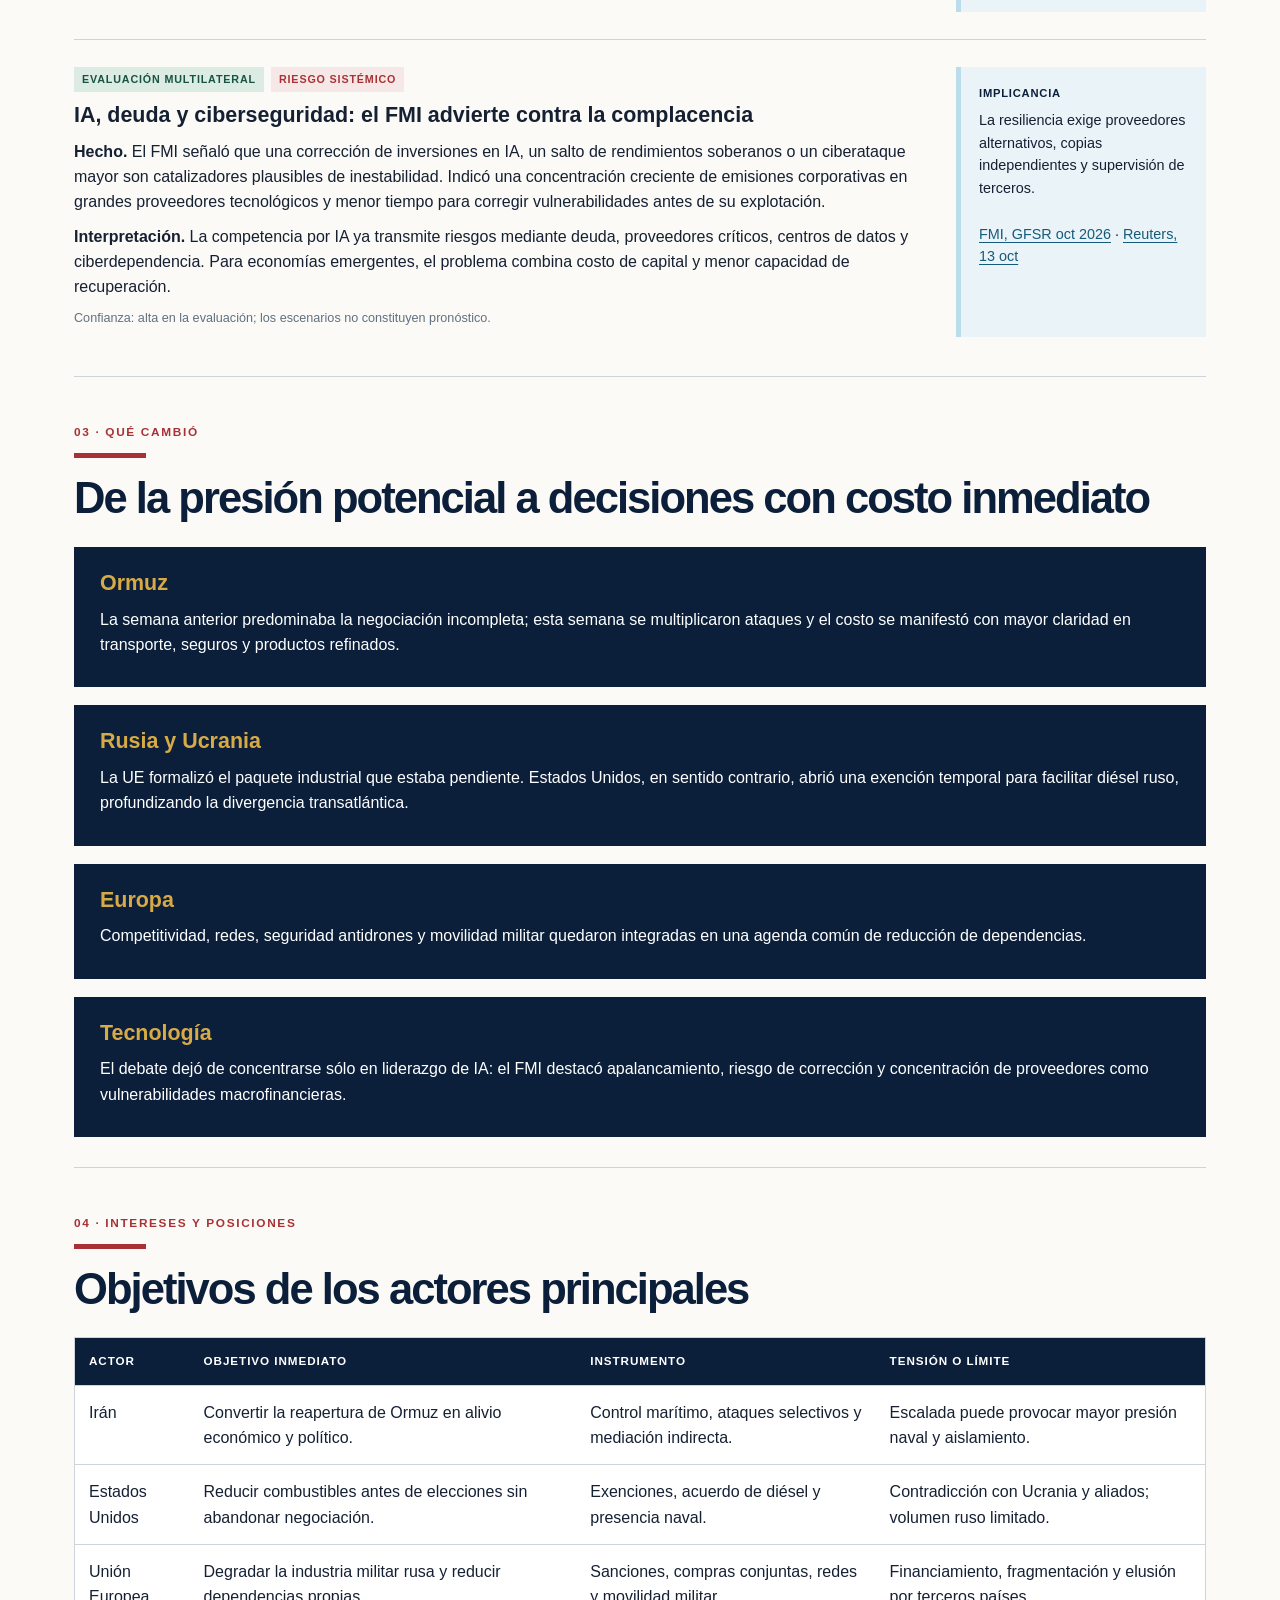
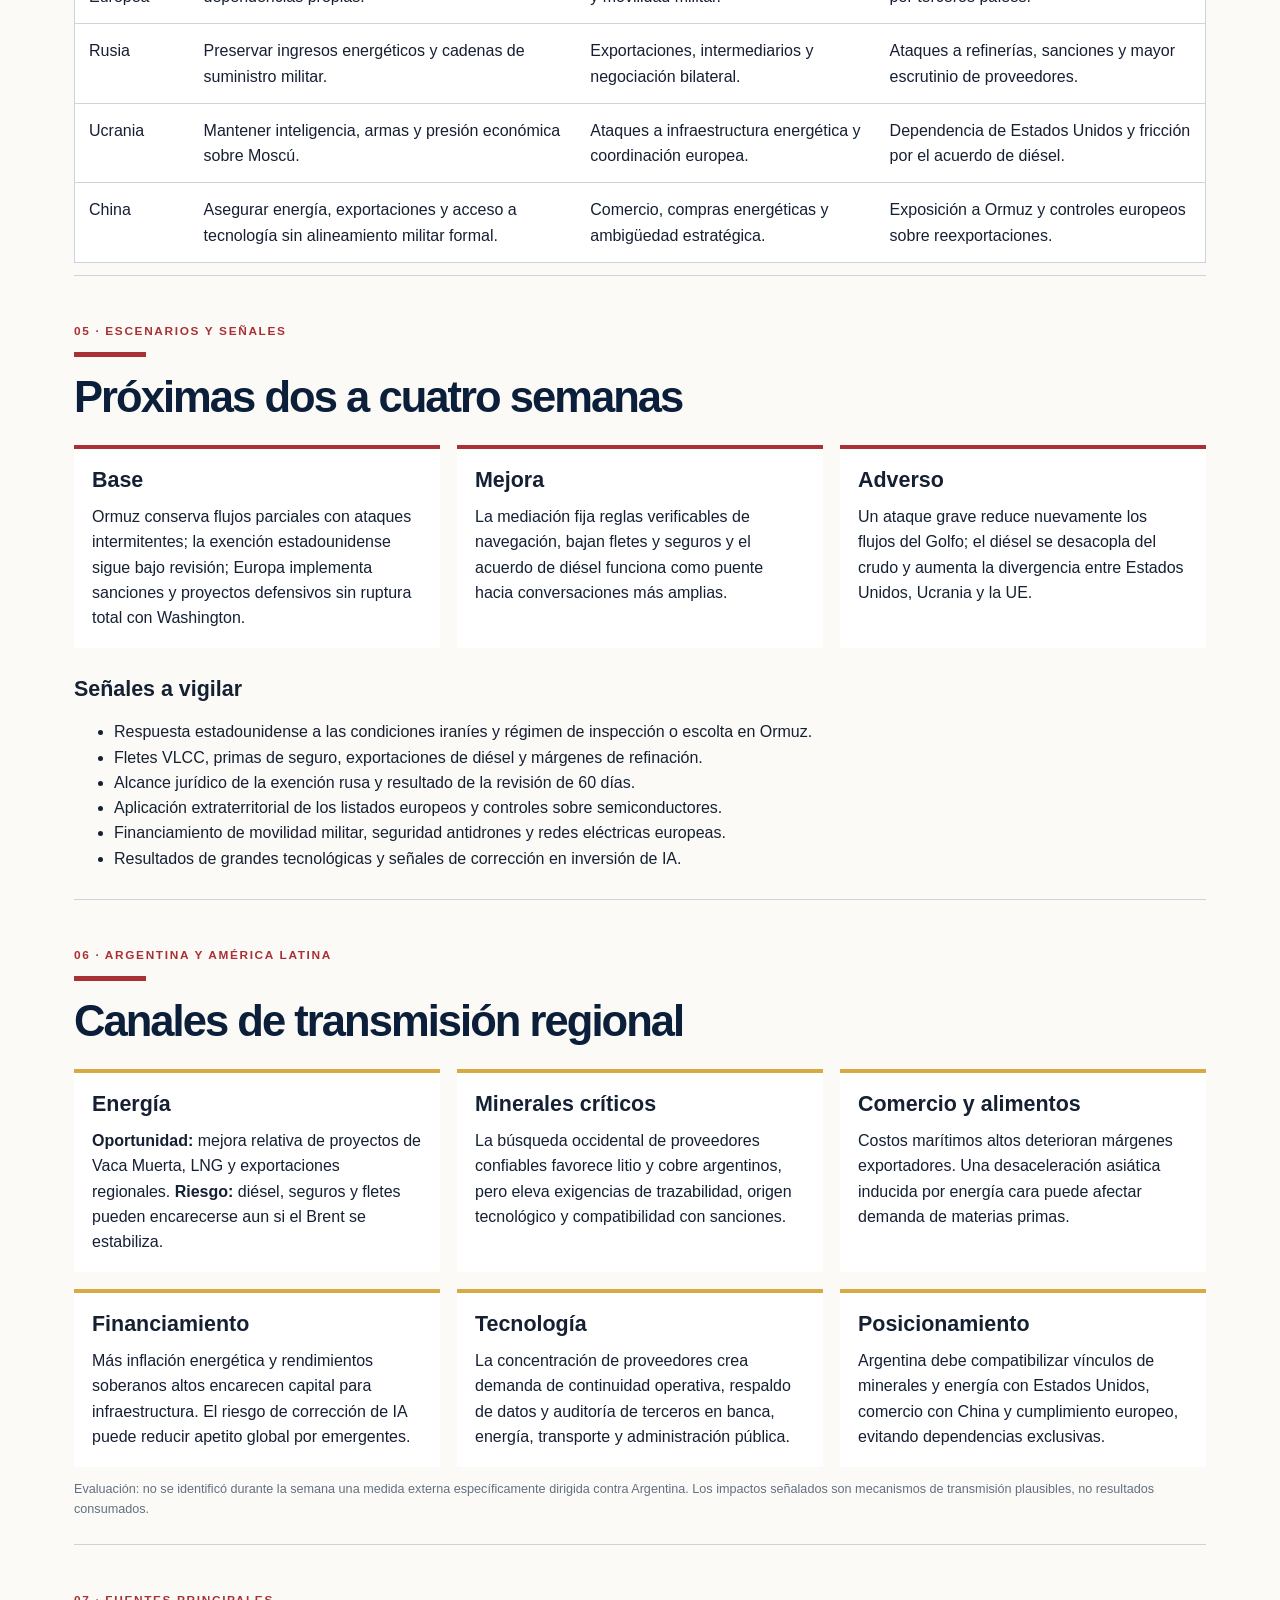
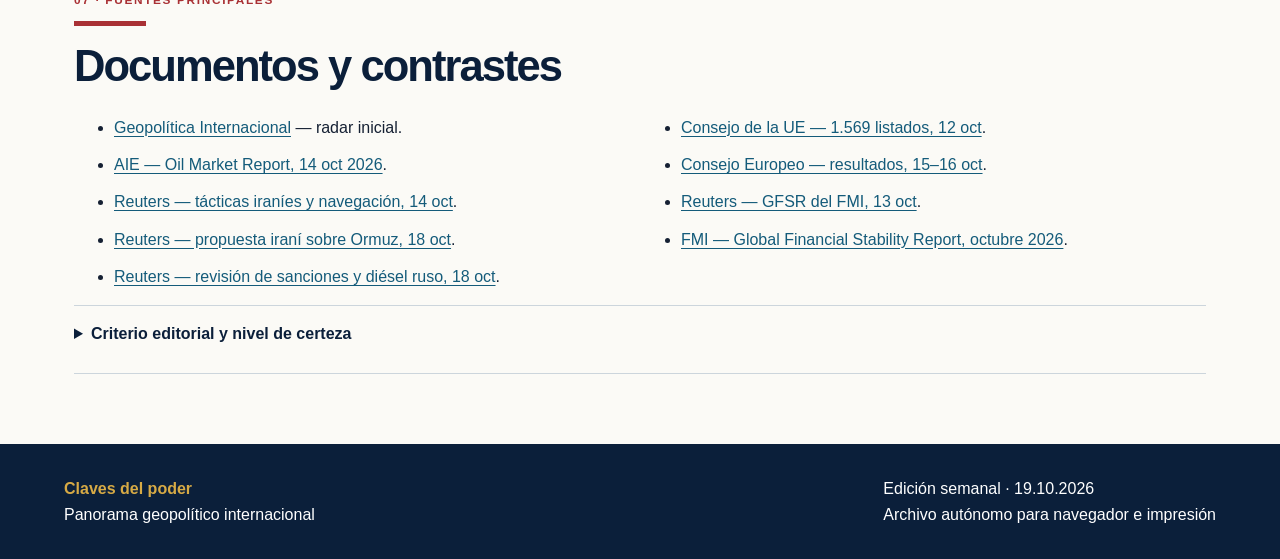
==== commit b1dcbf39: "Publica panorama geopolítico semanal 2026-10-19" ====
--- a/panorama-semanal/index.html
+++ b/panorama-semanal/index.html
@@ -2,94 +2,47 @@
 <html lang="es">
 <head>
 <meta charset="utf-8"><meta name="viewport" content="width=device-width,initial-scale=1">
-<meta name="description" content="Panorama geopolítico internacional, 5 al 11 de octubre de 2026.">
-<title>Panorama geopolítico internacional | 12-10-2026</title>
+<meta name="description" content="Panorama geopolítico internacional del 12 al 18 de octubre de 2026.">
+<title>Panorama geopolítico internacional | 19-10-2026</title>
 <style>
-:root{--navy:#0b1f3a;--red:#a93135;--sky:#b9ddeb;--gold:#d7aa45;--paper:#fbfaf6;--ink:#152033;--muted:#617080;--line:#ccd5dc;--pale:#eaf3f7;--rose:#f5e8e7;--sand:#f4ecd8}
+:root{--navy:#0b1f3a;--red:#a93135;--sky:#b9ddeb;--gold:#d7aa45;--paper:#fbfaf6;--ink:#152033;--muted:#617080;--line:#ccd5dc;--pale:#eaf3f7;--rose:#f5e8e7;--sand:#f4ecd8;--green:#dcebe4}
 *{box-sizing:border-box}html{scroll-behavior:smooth}body{margin:0;background:var(--paper);color:var(--ink);font-family:Arial,Helvetica,sans-serif;line-height:1.58}a{color:#145b7a;text-underline-offset:3px}a:hover{color:var(--red)}
+.portal{background:#081b33;color:#fff;border-bottom:4px solid var(--red);font-size:.85rem;font-weight:700}.portal-inner{max-width:1180px;margin:auto;padding:12px 24px;display:flex;justify-content:space-between;align-items:center;gap:18px}.portal-brand{color:#fff;text-decoration:none;text-transform:uppercase;letter-spacing:.1em}.portal-links{display:flex;gap:8px}.portal-links a{color:#fff;text-decoration:none;border:1px solid #ffffff55;padding:8px 13px}.portal-links a:hover{background:white;color:var(--navy)}
 .mast{background:var(--navy);color:white;border-top:7px solid var(--red);padding:20px max(22px,5vw);display:flex;justify-content:space-between;align-items:end;gap:25px}.identity{font-size:.78rem;font-weight:900;letter-spacing:.16em;text-transform:uppercase;color:var(--gold)}.brand{font-size:clamp(2rem,5.5vw,4.6rem);font-weight:900;letter-spacing:-.055em;line-height:.94;margin-top:6px}.edition{text-align:right;font-size:.78rem;letter-spacing:.08em;text-transform:uppercase;color:var(--sky)}
-.subtitle{background:var(--sky);color:var(--navy);font-weight:800;padding:16px max(22px,5vw);font-size:clamp(.95rem,1.9vw,1.15rem)}nav{position:sticky;top:0;z-index:3;background:rgba(251,250,246,.97);border-bottom:1px solid var(--line);padding:11px max(22px,5vw);white-space:nowrap;overflow:auto;font-size:.77rem;text-transform:uppercase;letter-spacing:.08em;font-weight:900}nav a{margin-right:23px;text-decoration:none;color:var(--navy)}
+.subtitle{background:var(--sky);color:var(--navy);font-weight:800;padding:16px max(22px,5vw);font-size:clamp(.95rem,1.9vw,1.15rem)}nav.index{position:sticky;top:0;z-index:3;background:#fbfaf6f7;border-bottom:1px solid var(--line);padding:11px max(22px,5vw);white-space:nowrap;overflow:auto;font-size:.77rem;text-transform:uppercase;letter-spacing:.08em;font-weight:900}nav.index a{margin-right:23px;text-decoration:none;color:var(--navy)}
 main{max-width:1180px;margin:auto;padding:0 24px 70px}.hero{display:grid;grid-template-columns:1.12fr .88fr;border-bottom:2px solid var(--navy)}.hero-copy{padding:48px 42px 44px 0}.kicker,.section-label{font-size:.74rem;text-transform:uppercase;letter-spacing:.14em;font-weight:900;color:var(--red)}h1{font-size:clamp(2.5rem,5.6vw,5.4rem);line-height:.93;letter-spacing:-.06em;margin:12px 0 22px;color:var(--navy)}.lead{font-size:clamp(1.12rem,2.05vw,1.5rem);line-height:1.42;margin:0}.art{min-height:430px;background:#dbeaf0;overflow:hidden}.art svg{width:100%;height:100%;display:block}.meta{padding:14px 0;display:flex;flex-wrap:wrap;gap:10px 25px;color:var(--muted);font-size:.82rem;border-bottom:1px solid var(--line)}
 .metrics{display:grid;grid-template-columns:repeat(3,1fr);border-bottom:2px solid var(--navy)}.metric{padding:25px 20px;border-right:1px solid var(--line)}.metric:last-child{border:0}.metric strong{display:block;font-size:clamp(1.9rem,4vw,3.5rem);line-height:1;color:var(--navy);letter-spacing:-.05em}.metric span{display:block;margin:9px 0 6px;font-size:.75rem;text-transform:uppercase;letter-spacing:.09em;font-weight:900}.metric small{color:var(--muted)}
-section{padding:46px 0 12px;border-bottom:1px solid var(--line)}h2{font-size:clamp(1.85rem,3.4vw,3.2rem);line-height:1.05;letter-spacing:-.045em;color:var(--navy);margin:7px 0 25px}h3{font-size:1.34rem;line-height:1.25;margin:0 0 10px}.bar{width:72px;height:5px;background:var(--red);margin:11px 0 18px}
-.summary{display:grid;grid-template-columns:repeat(2,1fr);gap:16px}.sum{background:#fff;border-top:4px solid var(--navy);padding:21px}.sum p{margin:0}.sum b{color:var(--red)}
-.axis{display:grid;grid-template-columns:1fr 250px;gap:30px;padding:27px 0;border-top:1px solid var(--line)}.axis:first-of-type{border-top:0}.axis p{margin:9px 0}.aside{background:var(--pale);padding:18px;border-left:5px solid var(--sky);font-size:.9rem}.aside b{display:block;text-transform:uppercase;letter-spacing:.07em;font-size:.7rem;color:var(--navy);margin-bottom:6px}
-.labels{display:flex;flex-wrap:wrap;gap:7px;margin-bottom:10px}.pill{font-size:.67rem;text-transform:uppercase;letter-spacing:.08em;font-weight:900;padding:4px 8px;background:var(--pale);color:var(--navy)}.pill.fact{background:#dcebe4;color:#17543f}.pill.interp{background:var(--sand);color:#705514}.pill.scenario{background:var(--rose);color:var(--red)}
-.change{background:var(--navy);color:white;padding:23px 26px;margin:18px 0}.change h3{color:var(--gold)}.change p{margin:7px 0}
-.table-wrap{overflow-x:auto;-webkit-overflow-scrolling:touch;border:1px solid var(--line)}table{border-collapse:collapse;width:100%;min-width:720px;background:#fff}th,td{text-align:left;vertical-align:top;padding:14px;border-bottom:1px solid var(--line)}th{background:var(--navy);color:white;font-size:.73rem;text-transform:uppercase;letter-spacing:.08em}tr:last-child td{border-bottom:0}
-.latam-grid,.watch-grid{display:grid;grid-template-columns:repeat(3,1fr);gap:17px}.card{background:#fff;border-top:4px solid var(--gold);padding:18px}.card p{margin:.45rem 0 0}.watch-grid .card{border-top-color:var(--red)}
-.confidence{font-size:.79rem;color:var(--muted)}details{border-top:1px solid var(--line);padding:15px 0}summary{cursor:pointer;font-weight:900;color:var(--navy)}details p{margin:10px 0;font-size:.9rem}.sources{columns:2;column-gap:42px}.sources li{break-inside:avoid;margin-bottom:12px}.method{font-size:.83rem;color:var(--muted)}
-footer{background:var(--navy);color:white;padding:32px max(22px,5vw)}.foot{max-width:1180px;margin:auto;display:flex;justify-content:space-between;gap:30px}.foot strong{color:var(--gold)}
-@media(max-width:820px){nav{position:static}.hero{grid-template-columns:1fr}.hero-copy{padding-right:0}.art{min-height:290px}.metrics{grid-template-columns:1fr}.metric{border-right:0;border-bottom:1px solid var(--line)}.summary,.latam-grid,.watch-grid{grid-template-columns:1fr}.axis{grid-template-columns:1fr}.sources{columns:1}.edition{display:none}}
-@media(max-width:480px){main{padding-left:16px;padding-right:16px}.mast,.subtitle,nav{padding-left:16px;padding-right:16px}.hero-copy{padding-top:32px}h1{font-size:2.65rem}.brand{font-size:2.2rem}.aside{padding:15px}}
-@media print{nav{display:none}body{background:white}.axis,.sum,.card,.metric,details{break-inside:avoid}a{color:inherit}.art{min-height:320px}}
-</style>
-
-<style id="portal-navigation-style">
-.portal-navigation{background:#081b33;color:#fff;font:700 14px/1.2 Arial,Calibri,sans-serif;letter-spacing:.02em;border-bottom:4px solid #a93135}
-.portal-navigation__inner{max-width:1180px;margin:0 auto;padding:12px 24px;display:flex;align-items:center;justify-content:space-between;gap:20px}
-.portal-navigation__brand{color:#fff;text-decoration:none;text-transform:uppercase;letter-spacing:.09em}
-.portal-navigation__links{display:flex;gap:8px;flex-wrap:wrap}
-.portal-navigation__links a{color:#fff;text-decoration:none;padding:8px 12px;border:1px solid rgba(255,255,255,.35);border-radius:2px}
-.portal-navigation__links a:hover,.portal-navigation__links a:focus{background:#fff;color:#081b33}
-@media(max-width:620px){.portal-navigation__inner{align-items:flex-start;flex-direction:column;padding:10px 16px}.portal-navigation__links{width:100%}.portal-navigation__links a{flex:1;text-align:center;padding:8px 6px}}
-@media print{.portal-navigation{display:none!important}}
-</style>
-
-</head>
-<body>
-
-<div class="portal-navigation" aria-label="Navegación del archivo geopolítico">
-  <div class="portal-navigation__inner">
-    <a class="portal-navigation__brand" href="/geopolitica-internacional/panorama-semanal/">Claves del poder</a>
-    <div class="portal-navigation__links">
-      <a href="/geopolitica-internacional/panorama-semanal/">Último</a>
-      <a href="/geopolitica-internacional/panorama-semanal/archivo/">Archivo</a>
-      <a href="/geopolitica-internacional/panorama-semanal/buscar/">Buscar</a>
-    </div>
-  </div>
-</div>
-
-<header><div class="mast"><div><div class="identity">Claves del poder</div><div class="brand">Panorama geopolítico internacional</div></div><div class="edition">Edición semanal<br>12 de octubre de 2026</div></div><div class="subtitle">Análisis de los cambios que reordenan el poder mundial y sus mecanismos de transmisión hacia Argentina y América Latina</div><nav aria-label="Índice"><a href="#sintesis">Síntesis</a><a href="#ejes">Ejes estratégicos</a><a href="#cambios">Qué cambió</a><a href="#actores">Actores</a><a href="#escenarios">Escenarios</a><a href="#latam">Argentina y América Latina</a><a href="#fuentes">Fuentes</a></nav></header>
-<main>
-<article class="hero"><div class="hero-copy"><div class="kicker">5–11 de octubre de 2026 · Corte: 12 de octubre</div><h1>La seguridad energética vuelve a ordenar alianzas y comercio</h1><p class="lead">El estrecho de Ormuz mantuvo una prima geopolítica elevada sobre el petróleo. Al mismo tiempo, China y la Unión Europea buscaron contener su disputa comercial, Europa avanzó sobre la cadena militar rusa y el carbono pasó a ser un costo fronterizo más visible.</p></div><div class="art" role="img" aria-label="Ilustración abstracta original de redes de poder, rutas marítimas, energía y tecnología"><svg viewBox="0 0 640 520" xmlns="http://www.w3.org/2000/svg" aria-hidden="true"><rect width="640" height="520" fill="#b9ddeb"/><circle cx="320" cy="250" r="176" fill="#fbfaf6" stroke="#0b1f3a" stroke-width="10"/><path d="M147 220c74-42 142-44 215-13 49 21 86 16 130-7M160 302c77-21 133-8 190 21 46 23 92 26 136 10M320 74c-55 85-68 174-28 269 17 39 19 75 6 82M365 83c23 70 20 129-9 181-30 53-30 104 0 165" fill="none" stroke="#0b1f3a" stroke-width="7" opacity=".72"/><path d="M14 414C113 346 190 475 297 397c118-86 212 51 329-24" fill="none" stroke="#a93135" stroke-width="18"/><path d="M20 414C119 356 190 469 298 394c118-82 210 46 324-19" fill="none" stroke="#d7aa45" stroke-width="5"/><g fill="#a93135" stroke="#fbfaf6" stroke-width="5"><circle cx="145" cy="210" r="15"/><circle cx="327" cy="142" r="15"/><circle cx="479" cy="220" r="15"/><circle cx="408" cy="348" r="15"/><circle cx="238" cy="352" r="15"/></g><path d="M515 52l-38 76h34l-23 84 78-111h-37l29-49z" fill="#d7aa45" stroke="#0b1f3a" stroke-width="6"/><g fill="#0b1f3a"><rect x="66" y="74" width="72" height="13"/><rect x="83" y="48" width="13" height="82"/><rect x="107" y="58" width="13" height="72"/></g></svg></div></article>
-<div class="meta"><span><b>Período:</b> 5–11 oct 2026</span><span><b>Radar inicial:</b> <a href="https://fgpino.github.io/geopolitica-internacional/">Geopolítica Internacional</a></span><span><b>Criterio:</b> impacto estratégico, no volumen de cobertura</span></div>
-<div class="metrics"><div class="metric"><strong>€82,32</strong><span>Precio CBAM · T3 2026</span><small><a href="https://taxation-customs.ec.europa.eu/carbon-border-adjustment-mechanism/price-cbam-certificates_en">Comisión Europea, 5 oct</a> · +9,4% trimestral</small></div><div class="metric"><strong>US$4.000 M</strong><span>Ventas militares EE.UU.–Grecia</span><small><a href="https://www.mfa.gr/en/joint-statement-on-the-u-s-greece-strategic-dialogue-athens-07-10-2026/">Diálogo Estratégico, 7 oct</a></small></div><div class="metric"><strong>≈1.650</strong><span>Nuevas designaciones contra Rusia</span><small><a href="https://www.reuters.com/world/europe/eu-envoys-set-approve-major-new-russia-sanctions-wednesday-2026-10-06/">Acuerdo de embajadores UE</a> · adopción prevista 12 oct</small></div></div>
-
-<section id="sintesis"><div class="section-label">01 · Síntesis ejecutiva mundial</div><div class="bar"></div><h2>Seis conclusiones</h2><div class="summary">
-<div class="sum"><p><b>1. Ormuz siguió siendo el principal punto de transmisión global.</b> La respuesta estadounidense a las condiciones iraníes para reabrir plenamente el estrecho fue considerada insuficiente por Teherán. La consecuencia no es sólo petrolera: afecta seguros, fletes, GNL y disponibilidad de destilados.</p></div>
-<div class="sum"><p><b>2. China y la UE sustituyeron escalada por administración del conflicto.</b> El entendimiento sobre vehículos híbridos, acceso a mercado y tierras raras reduce el riesgo inmediato, pero las partes describen de modo distinto sus restricciones y beneficios. Es un acuerdo intermedio, no una normalización.</p></div>
-<div class="sum"><p><b>3. Europa apuntó a la cadena industrial militar rusa.</b> Los embajadores acordaron una expansión excepcional de designaciones, concentrada en proveedores y componentes. La adopción formal quedaba fuera de la ventana semanal y debía resolverse el 12 de octubre.</p></div>
-<div class="sum"><p><b>4. El carbono ganó peso como instrumento comercial.</b> El precio trimestral del certificado CBAM subió a €82,32/tCO₂e. Para exportadores intensivos en carbono, la calidad del dato de emisiones pasa a ser parte del acceso competitivo al mercado europeo.</p></div>
-<div class="sum"><p><b>5. Estados Unidos reforzó el flanco sudoriental de la OTAN.</b> El paquete de ventas militares a Grecia y el nuevo intercambio antiterrorista consolidan a Atenas como nodo del Mediterráneo oriental y de la seguridad marítima.</p></div>
-<div class="sum"><p><b>6. Gaza mostró los límites de un alto el fuego sin arreglo político.</b> A un año del acuerdo, persisten ataques, control territorial disputado, escasa reconstrucción y desacuerdo sobre desarme y administración. La estabilización sigue incompleta.</p></div>
+section{padding:46px 0 12px;border-bottom:1px solid var(--line)}h2{font-size:clamp(1.85rem,3.4vw,3.2rem);line-height:1.05;letter-spacing:-.045em;color:var(--navy);margin:7px 0 25px}h3{font-size:1.34rem;line-height:1.25;margin:0 0 10px}.bar{width:72px;height:5px;background:var(--red);margin:11px 0 18px}.summary{display:grid;grid-template-columns:repeat(2,1fr);gap:16px}.sum{background:#fff;border-top:4px solid var(--navy);padding:21px}.sum p{margin:0}.sum b{color:var(--red)}
+.axis{display:grid;grid-template-columns:1fr 250px;gap:30px;padding:27px 0;border-top:1px solid var(--line)}.axis:first-of-type{border-top:0}.axis p{margin:9px 0}.aside{background:var(--pale);padding:18px;border-left:5px solid var(--sky);font-size:.9rem}.aside b{display:block;text-transform:uppercase;letter-spacing:.07em;font-size:.7rem;color:var(--navy);margin-bottom:6px}.labels{display:flex;flex-wrap:wrap;gap:7px;margin-bottom:10px}.pill{font-size:.67rem;text-transform:uppercase;letter-spacing:.08em;font-weight:900;padding:4px 8px;background:var(--pale);color:var(--navy)}.pill.fact{background:var(--green);color:#17543f}.pill.interp{background:var(--sand);color:#705514}.pill.scenario{background:var(--rose);color:var(--red)}
+.change{background:var(--navy);color:white;padding:23px 26px;margin:18px 0}.change h3{color:var(--gold)}.change p{margin:7px 0}.table-wrap{overflow-x:auto;-webkit-overflow-scrolling:touch;border:1px solid var(--line)}table{border-collapse:collapse;width:100%;min-width:720px;background:#fff}th,td{text-align:left;vertical-align:top;padding:14px;border-bottom:1px solid var(--line)}th{background:var(--navy);color:white;font-size:.73rem;text-transform:uppercase;letter-spacing:.08em}tr:last-child td{border-bottom:0}.latam-grid,.watch-grid{display:grid;grid-template-columns:repeat(3,1fr);gap:17px}.card{background:#fff;border-top:4px solid var(--gold);padding:18px}.card p{margin:.45rem 0 0}.watch-grid .card{border-top-color:var(--red)}.confidence{font-size:.79rem;color:var(--muted)}details{border-top:1px solid var(--line);padding:15px 0}summary{cursor:pointer;font-weight:900;color:var(--navy)}.sources{columns:2;column-gap:42px}.sources li{break-inside:avoid;margin-bottom:12px}.method{font-size:.83rem;color:var(--muted)}footer{background:var(--navy);color:white;padding:32px max(22px,5vw)}.foot{max-width:1180px;margin:auto;display:flex;justify-content:space-between;gap:30px}.foot strong{color:var(--gold)}
+@media(max-width:820px){nav.index{position:static}.hero{grid-template-columns:1fr}.hero-copy{padding-right:0}.art{min-height:290px}.metrics{grid-template-columns:1fr}.metric{border-right:0;border-bottom:1px solid var(--line)}.summary,.latam-grid,.watch-grid{grid-template-columns:1fr}.axis{grid-template-columns:1fr}.sources{columns:1}.edition{display:none}}
+@media(max-width:620px){.portal-inner{align-items:flex-start;flex-direction:column;padding:10px 16px}.portal-links{width:100%}.portal-links a{flex:1;text-align:center;padding:8px 6px}}
+@media(max-width:480px){main{padding-left:16px;padding-right:16px}.mast,.subtitle,nav.index{padding-left:16px;padding-right:16px}.hero-copy{padding-top:32px}h1{font-size:2.65rem}.brand{font-size:2.2rem}.aside{padding:15px}}
+@media print{.portal,nav.index{display:none}body{background:white}.axis,.sum,.card,.metric,details{break-inside:avoid}a{color:inherit}.art{min-height:320px}}
+</style></head><body>
+<div class="portal"><div class="portal-inner"><a class="portal-brand" href="/geopolitica-internacional/panorama-semanal/">Claves del poder</a><div class="portal-links"><a href="/geopolitica-internacional/panorama-semanal/">Último</a><a href="/geopolitica-internacional/panorama-semanal/archivo/">Archivo</a><a href="/geopolitica-internacional/panorama-semanal/buscar/">Buscar</a></div></div></div>
+<header><div class="mast"><div><div class="identity">Claves del poder</div><div class="brand">Panorama geopolítico internacional</div></div><div class="edition">Edición semanal<br>19 de octubre de 2026</div></div><div class="subtitle">Análisis de los cambios que reordenan el poder mundial y sus mecanismos de transmisión hacia Argentina y América Latina</div><nav class="index" aria-label="Índice"><a href="#sintesis">Síntesis</a><a href="#ejes">Ejes estratégicos</a><a href="#cambios">Qué cambió</a><a href="#actores">Actores</a><a href="#escenarios">Escenarios</a><a href="#latam">Argentina y América Latina</a><a href="#fuentes">Fuentes</a></nav></header>
+<main><article class="hero"><div class="hero-copy"><div class="kicker">12–18 de octubre de 2026 · Corte: 19 de octubre</div><h1>La energía redefine las alianzas y el costo del poder</h1><p class="lead">La escalada en Ormuz convirtió nuevamente a los combustibles, los fletes y los seguros en instrumentos geopolíticos. Washington priorizó aliviar el diésel sobre la presión inmediata a Moscú; Europa respondió con sanciones industriales, defensa conjunta y reducción de dependencias estratégicas.</p></div><div class="art" role="img" aria-label="Ilustración abstracta original de redes de poder, rutas marítimas, energía, defensa y tecnología"><svg viewBox="0 0 640 520" xmlns="http://www.w3.org/2000/svg" aria-hidden="true"><rect width="640" height="520" fill="#b9ddeb"/><circle cx="315" cy="248" r="178" fill="#fbfaf6" stroke="#0b1f3a" stroke-width="10"/><path d="M143 218c84-48 151-39 220-10 51 21 90 12 132-14M154 306c79-25 139-8 197 24 43 23 88 27 136 5M302 72c-44 83-54 169-21 260 17 46 18 78 3 102M369 80c20 72 15 136-17 190-28 49-27 99 3 161" fill="none" stroke="#0b1f3a" stroke-width="7" opacity=".7"/><path d="M8 416c101-77 181 57 287-17 116-82 216 49 338-29" fill="none" stroke="#a93135" stroke-width="18"/><path d="M9 416c101-66 181 48 287-20 116-75 216 43 336-24" fill="none" stroke="#d7aa45" stroke-width="5"/><g fill="#a93135" stroke="#fbfaf6" stroke-width="5"><circle cx="147" cy="211" r="15"/><circle cx="321" cy="140" r="15"/><circle cx="479" cy="218" r="15"/><circle cx="407" cy="349" r="15"/><circle cx="233" cy="350" r="15"/></g><path d="M513 47l-42 82h36l-25 89 84-117h-40l31-54z" fill="#d7aa45" stroke="#0b1f3a" stroke-width="6"/><path d="M53 101h104M75 72v58M104 61v69M133 81v49" stroke="#0b1f3a" stroke-width="13"/></svg></div></article>
+<div class="meta"><span><b>Período:</b> 12–18 oct 2026</span><span><b>Radar inicial:</b> <a href="https://fgpino.github.io/geopolitica-internacional/">Geopolítica Internacional</a></span><span><b>Criterio:</b> impacto estratégico, no volumen de cobertura</span></div>
+<div class="metrics"><div class="metric"><strong>1.569</strong><span>Nuevas designaciones UE</span><small><a href="https://www.consilium.europa.eu/en/press/press-releases/2026/10/12/russia-s-war-of-aggression-against-ukraine-eu-agrees-largest-ever-package-of-listings-targeting-almost-1600-individuals-and-entities-in-russia-s-military-industrial-complex/">Consejo de la UE, 12 oct</a></small></div><div class="metric"><strong>US$107</strong><span>Brent aproximado</span><small><a href="https://www.iea.org/reports/oil-market-report-october-2026">AIE, 14 oct</a> · +13% desde comienzos de septiembre</small></div><div class="metric"><strong>700 kb/d</strong><span>Caída interanual exportaciones de diésel</span><small><a href="https://www.iea.org/reports/oil-market-report-october-2026">AIE · septiembre de 2026</a></small></div></div>
+<section id="sintesis"><div class="section-label">01 · Síntesis ejecutiva mundial</div><div class="bar"></div><h2>Seis conclusiones para la semana</h2><div class="summary">
+<div class="sum"><p><b>1. Ormuz volvió a escalar de riesgo negociado a coerción activa.</b> Irán intensificó ataques y amplió tácticas contra la navegación mientras mantuvo abierta una oferta condicionada para reabrir el estrecho. El impacto se desplazó del barril nominal hacia fletes, seguros, diésel y márgenes de refinación.</p></div>
+<div class="sum"><p><b>2. Estados Unidos priorizó estabilizar combustibles antes que endurecer la presión a Rusia.</b> La exención temporal de sanciones y el acuerdo para aumentar exportaciones rusas de diésel introdujeron una revisión de 60 días y abrieron una fisura política con Ucrania y aliados europeos.</p></div>
+<div class="sum"><p><b>3. La UE formalizó su mayor ronda de listados contra la industria militar rusa.</b> Las 1.569 designaciones se concentran en empresas, directivos y proveedores de misiles, drones, electrónica, navegación y comunicaciones.</p></div>
+<div class="sum"><p><b>4. Europa vinculó competitividad, redes eléctricas y defensa.</b> El Consejo Europeo pidió reducir dependencias, acelerar movilidad militar, proyectos conjuntos, seguridad antidrones y el paquete europeo de redes.</p></div>
+<div class="sum"><p><b>5. La inteligencia artificial pasó de motor financiero a posible foco de inestabilidad.</b> El FMI advirtió que una corrección de inversiones, el apalancamiento y la concentración en proveedores tecnológicos podrían amplificar una crisis y elevar el riesgo cibernético.</p></div>
+<div class="sum"><p><b>6. Para Argentina, el shock es mixto.</b> Precios energéticos altos favorecen hidrocarburos y proyectos exportadores, pero encarecen diésel, fletes, seguros y financiamiento; las nuevas sanciones elevan exigencias de trazabilidad tecnológica y comercial.</p></div>
 </div></section>
-
-<section id="ejes"><div class="section-label">02 · Principales acontecimientos</div><div class="bar"></div><h2>Ejes estratégicos de la semana</h2>
-<article class="axis"><div><div class="labels"><span class="pill fact">Hecho confirmado</span><span class="pill interp">Interpretación</span></div><h3>Oriente Medio: negociación incompleta y petróleo con prima de riesgo</h3><p><b>Hecho.</b> El 11 de octubre, Irán sostuvo que la respuesta de Estados Unidos a su propuesta de reapertura del estrecho de Ormuz sólo atendía parcialmente sus condiciones. Qatar continuó la mediación. Ataques a buques y a infraestructura regional mantuvieron la inseguridad marítima; Reuters registró el Brent alrededor de US$105 por barril al cierre de la ventana.</p><p><b>Interpretación.</b> Teherán utiliza el control efectivo de la ruta como palanca negociadora; Washington y los productores del Golfo buscan restablecer navegación sin conceder un veto iraní permanente. El mercado asigna una prima por interrupción aun cuando continúan flujos parciales.</p><p class="confidence">Confianza: alta en los hechos; media en la capacidad de las partes para cerrar un acuerdo.</p></div><aside class="aside"><b>Mecanismo de impacto</b>Petróleo y GNL → combustibles, inflación, fletes y balanza externa. <br><br><a href="https://www.reuters.com/world/middle-east/iran-says-us-response-its-proposal-reopen-hormuz-was-insufficient-2026-10-11/">Reuters, 11 oct</a></aside></article>
-<article class="axis"><div><div class="labels"><span class="pill fact">Hecho confirmado</span><span class="pill scenario">Acuerdo interino</span></div><h3>China–UE: tregua selectiva en automóviles, minerales y acceso a mercado</h3><p><b>Hecho.</b> Tras consultas en Pekín, ambas partes difundieron una lista de resultados que abarca equilibrio comercial, controles de exportación, propiedad intelectual, reforma de la OMC y previsibilidad de cadenas. El entendimiento sobre híbridos busca evitar una nueva escalada tras los aranceles a vehículos eléctricos.</p><p><b>Versiones contradictorias.</b> Funcionarios europeos señalaron que el esquema podría reducir sustancialmente los envíos chinos proyectados; China sostuvo que preserva crecimiento previsible y trato no discriminatorio. El alcance sobre cuotas y tierras raras todavía requiere implementación y, según AP, respaldo político europeo.</p><p class="confidence">Confianza: alta en la existencia del entendimiento; media en su efecto cuantitativo.</p></div><aside class="aside"><b>Señal a vigilar</b>Texto operativo, aval de los 27, licencias de tierras raras y evolución de exportaciones híbridas. <br><br><a href="https://apnews.com/article/54c9c71e85f92dc0003780fc53f0b250">AP, 9 oct</a></aside></article>
-<article class="axis"><div><div class="labels"><span class="pill fact">Acuerdo político</span><span class="pill scenario">Adopción pendiente</span></div><h3>Rusia–Ucrania: sanciones dirigidas a la cadena de misiles y drones</h3><p><b>Hecho.</b> Los embajadores de la UE acordaron aproximadamente 1.650 nuevas designaciones contra personas y entidades vinculadas con el complejo militar-industrial ruso. El paquete debía pasar a ministros el 12 de octubre, por lo que al cierre semanal no correspondía tratarlo como formalmente adoptado.</p><p><b>Interpretación.</b> La prioridad se desplaza desde restricciones sectoriales amplias hacia nodos de producción, electrónica, navegación y componentes. Su eficacia dependerá del control de reexportaciones y de intermediarios fuera de la UE.</p><p class="confidence">Confianza: alta en el acuerdo de embajadores; adopción final fuera del período.</p></div><aside class="aside"><b>Qué cambió</b>Mayor granularidad sobre proveedores y cadena balística, con costos de cumplimiento para terceros países. <br><br><a href="https://www.reuters.com/world/europe/eu-envoys-set-approve-major-new-russia-sanctions-wednesday-2026-10-06/">Reuters, 6 oct</a></aside></article>
-<article class="axis"><div><div class="labels"><span class="pill fact">Hecho confirmado</span><span class="pill interp">Geoeconomía</span></div><h3>CBAM: el precio del carbono fronterizo subió 9,4%</h3><p><b>Hecho.</b> La Comisión Europea fijó en €82,32 el precio de los certificados correspondiente al tercer trimestre de 2026, frente a €75,28 en el segundo. El mecanismo cubre inicialmente hierro y acero, aluminio, cemento, fertilizantes, electricidad e hidrógeno.</p><p><b>Interpretación.</b> El costo ya no es una abstracción normativa: crea una señal observable para decisiones de abastecimiento y refuerza el valor de datos verificados de emisiones. Exportadores con menor intensidad o trazabilidad creíble ganan ventaja relativa.</p><p class="confidence">Confianza: alta; dato oficial de la Comisión Europea.</p></div><aside class="aside"><b>Transmisión</b>Huella de carbono → costo de importación → selección de proveedor e inversión industrial. <br><br><a href="https://taxation-customs.ec.europa.eu/carbon-border-adjustment-mechanism/price-cbam-certificates_en">Comisión Europea, 5 oct</a></aside></article>
-<article class="axis"><div><div class="labels"><span class="pill fact">Hecho confirmado</span><span class="pill interp">Alianza</span></div><h3>Mediterráneo oriental: Grecia se consolida como nodo militar</h3><p><b>Hecho.</b> En la sexta ronda del Diálogo Estratégico, Grecia y Estados Unidos anunciaron US$4.000 millones en ventas militares, cooperación industrial y tecnológica, e intercambio antiterrorista. Atenas vinculó su papel con seguridad marítima en Mediterráneo oriental, Mar Rojo y, bajo condiciones, Ormuz.</p><p><b>Interpretación.</b> Washington refuerza interoperabilidad y acceso regional; Grecia combina modernización militar, centralidad logística y proyección energética. El movimiento también interactúa con la competencia turco-griega, aunque el comunicado enfatiza cooperación aliada.</p><p class="confidence">Confianza: alta.</p></div><aside class="aside"><b>Intereses</b>EE.UU.: acceso e interoperabilidad. Grecia: disuasión, industria y rol marítimo. <br><br><a href="https://www.mfa.gr/en/joint-statement-on-the-u-s-greece-strategic-dialogue-athens-07-10-2026/">Cancillería griega, 7 oct</a></aside></article>
-<article class="axis"><div><div class="labels"><span class="pill fact">Hecho confirmado</span><span class="pill scenario">Proceso estancado</span></div><h3>Gaza: el alto el fuego no produjo una arquitectura estable</h3><p><b>Hecho.</b> Al cumplirse un año del acuerdo patrocinado por Estados Unidos, continuaban sin resolverse la administración palestina, el desarme de Hamas, la retirada israelí y la fuerza internacional. Persistieron ataques y una reconstrucción mínima, mientras la ONU reclamó convertir el cese en permanente y ampliar la ayuda.</p><p><b>Interpretación.</b> La reducción de operaciones masivas no se transformó en acuerdo político. Israel prioriza seguridad y desarme; Hamas conserva capacidad y busca una secuencia distinta; los mediadores carecen de un mecanismo aceptado para gobernanza y cumplimiento.</p><p class="confidence">Confianza: alta en el estancamiento; cifras de víctimas sujetas a fuentes en conflicto.</p></div><aside class="aside"><b>Incertidumbre</b>Gobernanza, desarme, reconstrucción, acceso humanitario y riesgo de escalada regional. <br><br><a href="https://apnews.com/article/f6c105e8f72d8b478d78312142d888ed">AP, 10 oct</a></aside></article>
+<section id="ejes"><div class="section-label">02 · Principales acontecimientos</div><div class="bar"></div><h2>Ejes estratégicos</h2>
+<article class="axis"><div><div class="labels"><span class="pill fact">Hecho confirmado</span><span class="pill interp">Interpretación</span></div><h3>Ormuz: ataques, negociación condicionada y dislocación logística</h3><p><b>Hecho.</b> Irán mantuvo su propuesta de reabrir el estrecho dentro de siete días si Washington acepta condiciones que incluyen alivio sobre puertos y exportaciones petroleras. En paralelo, fuentes iraníes describieron una intensificación y diversificación de ataques contra buques, incluso fuera del paso más estrecho.</p><p><b>Interpretación.</b> Teherán busca convertir el costo energético y electoral estadounidense en poder de negociación. Washington intenta recuperar flujos sin aceptar que Irán establezca un derecho permanente de inspección o coerción marítima.</p><p class="confidence">Confianza: alta en la continuidad de ataques y negociación; media en las motivaciones electorales atribuidas.</p></div><aside class="aside"><b>Señal material</b>La AIE estimó Brent cerca de US$107 y exportaciones mundiales de diésel 700 kb/d por debajo del año anterior. <br><br><a href="https://www.iea.org/reports/oil-market-report-october-2026">AIE, 14 oct</a> · <a href="https://www.reuters.com/world/middle-east/iran-shifting-tactics-step-up-attacks-shipping-before-us-vote-officials-say-2026-10-14/">Reuters, 14 oct</a></aside></article>
+<article class="axis"><div><div class="labels"><span class="pill fact">Hecho confirmado</span><span class="pill scenario">Revisión abierta</span></div><h3>Estados Unidos–Rusia: el diésel alteró el frente de sanciones</h3><p><b>Hecho.</b> Washington eximió temporalmente medidas vinculadas con exportaciones rusas y acordó una provisión inicial superior a 300.000 toneladas de diésel. El secretario de Estado indicó que la decisión quedaría sometida a una revisión económica de hasta 60 días.</p><p><b>Contradicción política.</b> La administración estadounidense presenta el movimiento como instrumento para bajar precios y preservar negociación; Ucrania sostiene que aporta ingresos a Rusia y reduce la presión para terminar la guerra.</p><p class="confidence">Confianza: alta en la exención, el acuerdo y el plazo de revisión; media en su capacidad de moderar precios.</p></div><aside class="aside"><b>Qué cambió</b>La seguridad energética doméstica estadounidense pasó a competir abiertamente con el objetivo de aislar ingresos rusos. <br><br><a href="https://www.reuters.com/world/us/rubio-says-trump-take-up-60-days-weigh-russia-sanctions-2026-10-18/">Reuters, 18 oct</a></aside></article>
+<article class="axis"><div><div class="labels"><span class="pill fact">Decisión formal</span><span class="pill interp">Cadena industrial</span></div><h3>UE–Rusia: sanciones sobre 1.569 personas y entidades</h3><p><b>Hecho.</b> El Consejo de la UE adoptó el 12 de octubre listados sobre 826 compañías rusas y 743 directivos. Más de la mitad del paquete se dirige a la cadena de producción de misiles balísticos y alcanza semiconductores, radares, comunicaciones, óptica, navegación, explosivos y sistemas aeroespaciales.</p><p><b>Interpretación.</b> La UE busca degradar la capacidad de reposición y aumentar el costo de cumplimiento de intermediarios. Su efectividad dependerá del control de reexportaciones y de proveedores situados fuera de Europa.</p><p class="confidence">Confianza: alta; decisión y actos jurídicos publicados.</p></div><aside class="aside"><b>Escala</b>El régimen reúne ahora cerca de 4.600 listados. <br><br><a href="https://www.consilium.europa.eu/en/press/press-releases/2026/10/12/russia-s-war-of-aggression-against-ukraine-eu-agrees-largest-ever-package-of-listings-targeting-almost-1600-individuals-and-entities-in-russia-s-military-industrial-complex/">Consejo de la UE, 12 oct</a></aside></article>
+<article class="axis"><div><div class="labels"><span class="pill fact">Hecho confirmado</span><span class="pill interp">Autonomía estratégica</span></div><h3>Consejo Europeo: defensa, redes y competitividad en una misma agenda</h3><p><b>Hecho.</b> Los líderes de la UE pidieron acelerar la seguridad antidrones, la vigilancia del flanco oriental, proyectos conjuntos, movilidad militar antes de finalizar 2026 y acceso de la industria de defensa al financiamiento. En competitividad destacaron el régimen societario EU Inc., el acelerador industrial y el paquete europeo de redes.</p><p><b>Interpretación.</b> Bruselas está tratando las redes eléctricas, las dependencias tecnológicas y la base industrial como infraestructura de seguridad, no sólo como política económica.</p><p class="confidence">Confianza: alta.</p></div><aside class="aside"><b>Señal a vigilar</b>Financiamiento efectivo, compras conjuntas y calendario del paquete de redes. <br><br><a href="https://www.consilium.europa.eu/es/meetings/european-council/2026/10/15/">Consejo Europeo, 15–16 oct</a></aside></article>
+<article class="axis"><div><div class="labels"><span class="pill fact">Evaluación multilateral</span><span class="pill scenario">Riesgo sistémico</span></div><h3>IA, deuda y ciberseguridad: el FMI advierte contra la complacencia</h3><p><b>Hecho.</b> El FMI señaló que una corrección de inversiones en IA, un salto de rendimientos soberanos o un ciberataque mayor son catalizadores plausibles de inestabilidad. Indicó una concentración creciente de emisiones corporativas en grandes proveedores tecnológicos y menor tiempo para corregir vulnerabilidades antes de su explotación.</p><p><b>Interpretación.</b> La competencia por IA ya transmite riesgos mediante deuda, proveedores críticos, centros de datos y ciberdependencia. Para economías emergentes, el problema combina costo de capital y menor capacidad de recuperación.</p><p class="confidence">Confianza: alta en la evaluación; los escenarios no constituyen pronóstico.</p></div><aside class="aside"><b>Implicancia</b>La resiliencia exige proveedores alternativos, copias independientes y supervisión de terceros. <br><br><a href="https://www.imf.org/en/Publications/GFSR">FMI, GFSR oct 2026</a> · <a href="https://www.reuters.com/business/finance/imf-cites-ai-slowdown-spiking-yields-looming-global-market-risks-2026-10-13/">Reuters, 13 oct</a></aside></article>
 </section>
-
-<section id="cambios"><div class="section-label">03 · Qué cambió respecto de la semana anterior</div><div class="bar"></div><h2>De tensión difusa a instrumentos concretos</h2><div class="table-wrap"><table><thead><tr><th>Proceso</th><th>Antes</th><th>Cambio semanal</th><th>Lectura</th></tr></thead><tbody><tr><td>Ormuz</td><td>Mediación abierta sin respuesta pública suficiente</td><td>Irán calificó la respuesta estadounidense de insuficiente</td><td>La reapertura plena se aleja; persiste la prima energética</td></tr><tr><td>China–UE</td><td>Amenaza de nuevas restricciones</td><td>Entendimiento interino y lista de resultados</td><td>Desescalada táctica, conflicto estructural intacto</td></tr><tr><td>Rusia–UE</td><td>Preparación de listados</td><td>Acuerdo de embajadores sobre ≈1.650 designaciones</td><td>Mayor foco en cadenas de componentes</td></tr><tr><td>CBAM</td><td>Precio T2 de €75,28</td><td>Precio T3 de €82,32</td><td>Más presión sobre exportaciones carbono-intensivas</td></tr><tr><td>EE.UU.–Grecia</td><td>Cooperación consolidada</td><td>US$4.000 M y programa antiterrorista</td><td>Profundización militar y marítima</td></tr><tr><td>Gaza</td><td>Cese frágil</td><td>Aniversario sin cumplir pilares políticos</td><td>Riesgo de normalización del conflicto de baja intensidad</td></tr></tbody></table></div></section>
-
-<section id="actores"><div class="section-label">04 · Intereses y posiciones</div><div class="bar"></div><h2>Qué busca cada actor</h2><div class="change"><h3>Competencia administrada, no convergencia</h3><p>China y la UE procuran contener daños comerciales sin abandonar políticas industriales; Irán y Estados Unidos negocian sobre seguridad marítima desde posiciones coercitivas; la UE intenta degradar capacidad militar rusa mediante trazabilidad de proveedores; Grecia convierte ubicación e infraestructura en valor estratégico para Washington.</p></div><div class="table-wrap"><table><thead><tr><th>Actor</th><th>Objetivo inmediato</th><th>Instrumento</th><th>Límite</th></tr></thead><tbody><tr><td>Irán</td><td>Obtener garantías y alivio mediante Ormuz</td><td>Condiciones de reapertura y presión marítima</td><td>Riesgo de respuesta militar y pérdida de socios</td></tr><tr><td>Estados Unidos</td><td>Seguridad de rutas y alianzas</td><td>Mediación, presencia militar, FMS</td><td>Costos energéticos y credibilidad de compromisos</td></tr><tr><td>China</td><td>Preservar acceso europeo y licencias estratégicas</td><td>Negociación, cuotas, minerales y mercado</td><td>Déficit europeo y reacción industrial</td></tr><tr><td>Unión Europea</td><td>Reducir dependencias y proteger industria</td><td>Defensa comercial, CBAM, sanciones</td><td>Divisiones internas y necesidad de insumos chinos</td></tr><tr><td>Rusia</td><td>Mantener producción militar y rentas energéticas</td><td>Redes de terceros, sustitución, presión bélica</td><td>Componentes, logística y financiamiento</td></tr><tr><td>Israel / Hamas</td><td>Seguridad y control / supervivencia y poder local</td><td>Presión militar / retención de capacidad</td><td>Costos humanitarios y ausencia de gobernanza aceptada</td></tr></tbody></table></div></section>
-
-<section id="escenarios"><div class="section-label">05 · Escenarios plausibles y señales</div><div class="bar"></div><h2>Próximas bifurcaciones</h2><div class="watch-grid"><article class="card"><h3>Base · tensión administrada</h3><p>Ormuz opera parcialmente; petróleo elevado pero sin corte total. China y UE implementan mecanismos transitorios. Sanciones europeas aumentan costos sin detener producción rusa.</p></article><article class="card"><h3>Adverso · escalada cruzada</h3><p>Nuevos ataques a tanqueros o infraestructura del Golfo elevan crudo y seguros; falla el acuerdo China–UE; Rusia intensifica ataques a infraestructura energética.</p></article><article class="card"><h3>Favorable · acuerdos verificables</h3><p>Paquete de navegación en Ormuz, reglas claras para híbridos y minerales, y mecanismos de cumplimiento en Gaza. Es el escenario menos probable en el corto plazo.</p></article></div><h3 style="margin-top:28px">Señales a vigilar</h3><ul><li>Respuesta formal estadounidense e iraní y tránsito efectivo de tanqueros por Ormuz.</li><li>Texto, cuotas y mecanismo de cumplimiento del entendimiento China–UE.</li><li>Adopción y anexos del paquete de sanciones europeo del 12 de octubre.</li><li>Rutas de reexportación de electrónica y componentes hacia Rusia.</li><li>Precio Brent, GNL, seguros marítimos y disponibilidad de diésel.</li><li>Implementación de CBAM y datos de emisiones exigidos a proveedores.</li><li>Gobernanza, ayuda, desarme y despliegue internacional en Gaza.</li></ul></section>
-
-<section id="latam"><div class="section-label">06 · Argentina y América Latina</div><div class="bar"></div><h2>Riesgos y oportunidades de transmisión</h2><div class="latam-grid"><article class="card"><h3>Energía</h3><p><b>Riesgo:</b> petróleo y fletes caros presionan combustibles e importaciones. <b>Oportunidad:</b> mayor valor estratégico de Vaca Muerta, LNG y contratos regionales, sujeto a infraestructura y estabilidad regulatoria.</p></article><article class="card"><h3>Comercio y CBAM</h3><p>Acero, aluminio, fertilizantes e hidrógeno necesitan huellas verificadas. La suba a €82,32 eleva el retorno de eficiencia, electricidad baja en carbono y sistemas MRV.</p></article><article class="card"><h3>Minerales críticos</h3><p>La negociación China–UE confirma que tierras raras y licencias son herramientas de poder. Litio y cobre latinoamericanos ganan centralidad, pero también exigencias de trazabilidad y procesamiento local.</p></article><article class="card"><h3>Alimentos</h3><p>Más costos de combustible y fertilizantes afectan márgenes y precios. La región puede ganar demanda por diversificación, aunque enfrenta volatilidad logística y barreras ambientales.</p></article><article class="card"><h3>Tecnología</h3><p>Sanciones y controles elevan el riesgo de cumplimiento para proveedores electrónicos. Centros de datos requieren energía firme, ciberseguridad y revisión de origen de componentes.</p></article><article class="card"><h3>Financiamiento e inversión</h3><p>La competencia entre bloques abre capital para energía, defensa y cadenas críticas, pero obliga a evaluar cláusulas de origen, sanciones, contenido local y exposición geopolítica.</p></article></div><p class="method"><b>Lectura para Argentina:</b> el principal impacto inmediato es energético y logístico; el estructural pasa por CBAM, minerales críticos y competencia por inversión. No se identificó durante la semana una decisión externa específicamente dirigida contra Argentina.</p></section>
-
-<section id="fuentes"><div class="section-label">07 · Fuentes principales</div><div class="bar"></div><h2>Documentos y contrastes</h2>
-<details open><summary>Energía y Oriente Medio</summary><p><a href="https://www.reuters.com/world/middle-east/iran-says-us-response-its-proposal-reopen-hormuz-was-insufficient-2026-10-11/">Reuters — Irán considera insuficiente la respuesta sobre Ormuz, 11 oct 2026</a>.</p><p><a href="https://www.reuters.com/business/energy/oil-climbs-mideast-conflict-tanker-attacks-persist-2026-10-11/">Reuters — petróleo, tanqueros y seguridad regional, 11 oct 2026</a>.</p></details>
-<details><summary>China, Unión Europea y comercio</summary><p><a href="https://apnews.com/article/54c9c71e85f92dc0003780fc53f0b250">AP — entendimiento comercial interino China–UE, 9 oct 2026</a>.</p><p><a href="http://www.ccceu.eu/2026-10/09/c_5146.htm">Cámara de Comercio de China ante la UE — resultados de las consultas, 9 oct 2026</a>.</p></details>
-<details><summary>Rusia, Ucrania y sanciones</summary><p><a href="https://www.reuters.com/world/europe/eu-envoys-set-approve-major-new-russia-sanctions-wednesday-2026-10-06/">Reuters — acuerdo de embajadores sobre nuevas designaciones, 6 oct 2026</a>.</p><p>Nota temporal: la adopción ministerial comunicada el 12 de octubre queda fuera del período analizado y se trata como señal posterior al corte.</p></details>
-<details><summary>CBAM</summary><p><a href="https://taxation-customs.ec.europa.eu/carbon-border-adjustment-mechanism/price-cbam-certificates_en">Comisión Europea — precio oficial de certificados CBAM, 5 oct 2026</a>.</p><p><a href="https://taxation-customs.ec.europa.eu/carbon-border-adjustment-mechanism_en">Comisión Europea — alcance y funcionamiento del CBAM</a>.</p></details>
-<details><summary>Estados Unidos y Grecia</summary><p><a href="https://www.mfa.gr/en/joint-statement-on-the-u-s-greece-strategic-dialogue-athens-07-10-2026/">Ministerio de Relaciones Exteriores de Grecia — declaración conjunta, 7 oct 2026</a>.</p><p><a href="https://www.reuters.com/world/europe/rubio-says-us-greece-jointly-combat-security-threats-2026-10-07/">Reuters — cooperación de seguridad EE.UU.–Grecia, 7 oct 2026</a>.</p></details>
-<details><summary>Gaza y ONU</summary><p><a href="https://apnews.com/article/f6c105e8f72d8b478d78312142d888ed">AP — balance del alto el fuego, 10 oct 2026</a>.</p><p><a href="https://www.ochaopt.org/content/humanitarian-situation-report-2-october-2026">OCHA — informe humanitario, 2 oct 2026</a>, utilizado como línea de base previa a la ventana.</p></details>
-<p class="method"><b>Método:</b> el radar inicial fue contrastado con fuentes oficiales, agencias y documentos primarios. Se agruparon noticias repetidas y se descartaron patentes comerciales, comentarios sin evidencia, resultados por coincidencia léxica y contenidos ajenos a procesos estratégicos. Las cifras se presentan con fecha y alcance; las inferencias y escenarios están identificados como tales.</p></section>
-</main>
-<footer><div class="foot"><div><strong>Claves del poder</strong><br>Panorama geopolítico internacional</div><div>Edición semanal · 12.10.2026<br>Archivo autónomo para navegador e impresión</div></div></footer>
-</body></html>
+<section id="cambios"><div class="section-label">03 · Qué cambió</div><div class="bar"></div><h2>De la presión potencial a decisiones con costo inmediato</h2><div class="change"><h3>Ormuz</h3><p>La semana anterior predominaba la negociación incompleta; esta semana se multiplicaron ataques y el costo se manifestó con mayor claridad en transporte, seguros y productos refinados.</p></div><div class="change"><h3>Rusia y Ucrania</h3><p>La UE formalizó el paquete industrial que estaba pendiente. Estados Unidos, en sentido contrario, abrió una exención temporal para facilitar diésel ruso, profundizando la divergencia transatlántica.</p></div><div class="change"><h3>Europa</h3><p>Competitividad, redes, seguridad antidrones y movilidad militar quedaron integradas en una agenda común de reducción de dependencias.</p></div><div class="change"><h3>Tecnología</h3><p>El debate dejó de concentrarse sólo en liderazgo de IA: el FMI destacó apalancamiento, riesgo de corrección y concentración de proveedores como vulnerabilidades macrofinancieras.</p></div></section>
+<section id="actores"><div class="section-label">04 · Intereses y posiciones</div><div class="bar"></div><h2>Objetivos de los actores principales</h2><div class="table-wrap"><table><thead><tr><th>Actor</th><th>Objetivo inmediato</th><th>Instrumento</th><th>Tensión o límite</th></tr></thead><tbody><tr><td>Irán</td><td>Convertir la reapertura de Ormuz en alivio económico y político.</td><td>Control marítimo, ataques selectivos y mediación indirecta.</td><td>Escalada puede provocar mayor presión naval y aislamiento.</td></tr><tr><td>Estados Unidos</td><td>Reducir combustibles antes de elecciones sin abandonar negociación.</td><td>Exenciones, acuerdo de diésel y presencia naval.</td><td>Contradicción con Ucrania y aliados; volumen ruso limitado.</td></tr><tr><td>Unión Europea</td><td>Degradar la industria militar rusa y reducir dependencias propias.</td><td>Sanciones, compras conjuntas, redes y movilidad militar.</td><td>Financiamiento, fragmentación y elusión por terceros países.</td></tr><tr><td>Rusia</td><td>Preservar ingresos energéticos y cadenas de suministro militar.</td><td>Exportaciones, intermediarios y negociación bilateral.</td><td>Ataques a refinerías, sanciones y mayor escrutinio de proveedores.</td></tr><tr><td>Ucrania</td><td>Mantener inteligencia, armas y presión económica sobre Moscú.</td><td>Ataques a infraestructura energética y coordinación europea.</td><td>Dependencia de Estados Unidos y fricción por el acuerdo de diésel.</td></tr><tr><td>China</td><td>Asegurar energía, exportaciones y acceso a tecnología sin alineamiento militar formal.</td><td>Comercio, compras energéticas y ambigüedad estratégica.</td><td>Exposición a Ormuz y controles europeos sobre reexportaciones.</td></tr></tbody></table></div></section>
+<section id="escenarios"><div class="section-label">05 · Escenarios y señales</div><div class="bar"></div><h2>Próximas dos a cuatro semanas</h2><div class="watch-grid"><div class="card"><h3>Base</h3><p>Ormuz conserva flujos parciales con ataques intermitentes; la exención estadounidense sigue bajo revisión; Europa implementa sanciones y proyectos defensivos sin ruptura total con Washington.</p></div><div class="card"><h3>Mejora</h3><p>La mediación fija reglas verificables de navegación, bajan fletes y seguros y el acuerdo de diésel funciona como puente hacia conversaciones más amplias.</p></div><div class="card"><h3>Adverso</h3><p>Un ataque grave reduce nuevamente los flujos del Golfo; el diésel se desacopla del crudo y aumenta la divergencia entre Estados Unidos, Ucrania y la UE.</p></div></div><h3 style="margin-top:28px">Señales a vigilar</h3><ul><li>Respuesta estadounidense a las condiciones iraníes y régimen de inspección o escolta en Ormuz.</li><li>Fletes VLCC, primas de seguro, exportaciones de diésel y márgenes de refinación.</li><li>Alcance jurídico de la exención rusa y resultado de la revisión de 60 días.</li><li>Aplicación extraterritorial de los listados europeos y controles sobre semiconductores.</li><li>Financiamiento de movilidad militar, seguridad antidrones y redes eléctricas europeas.</li><li>Resultados de grandes tecnológicas y señales de corrección en inversión de IA.</li></ul></section>
+<section id="latam"><div class="section-label">06 · Argentina y América Latina</div><div class="bar"></div><h2>Canales de transmisión regional</h2><div class="latam-grid"><div class="card"><h3>Energía</h3><p><b>Oportunidad:</b> mejora relativa de proyectos de Vaca Muerta, LNG y exportaciones regionales. <b>Riesgo:</b> diésel, seguros y fletes pueden encarecerse aun si el Brent se estabiliza.</p></div><div class="card"><h3>Minerales críticos</h3><p>La búsqueda occidental de proveedores confiables favorece litio y cobre argentinos, pero eleva exigencias de trazabilidad, origen tecnológico y compatibilidad con sanciones.</p></div><div class="card"><h3>Comercio y alimentos</h3><p>Costos marítimos altos deterioran márgenes exportadores. Una desaceleración asiática inducida por energía cara puede afectar demanda de materias primas.</p></div><div class="card"><h3>Financiamiento</h3><p>Más inflación energética y rendimientos soberanos altos encarecen capital para infraestructura. El riesgo de corrección de IA puede reducir apetito global por emergentes.</p></div><div class="card"><h3>Tecnología</h3><p>La concentración de proveedores crea demanda de continuidad operativa, respaldo de datos y auditoría de terceros en banca, energía, transporte y administración pública.</p></div><div class="card"><h3>Posicionamiento</h3><p>Argentina debe compatibilizar vínculos de minerales y energía con Estados Unidos, comercio con China y cumplimiento europeo, evitando dependencias exclusivas.</p></div></div><p class="confidence">Evaluación: no se identificó durante la semana una medida externa específicamente dirigida contra Argentina. Los impactos señalados son mecanismos de transmisión plausibles, no resultados consumados.</p></section>
+<section id="fuentes"><div class="section-label">07 · Fuentes principales</div><div class="bar"></div><h2>Documentos y contrastes</h2><ul class="sources"><li><a href="https://fgpino.github.io/geopolitica-internacional/">Geopolítica Internacional</a> — radar inicial.</li><li><a href="https://www.iea.org/reports/oil-market-report-october-2026">AIE — Oil Market Report, 14 oct 2026</a>.</li><li><a href="https://www.reuters.com/world/middle-east/iran-shifting-tactics-step-up-attacks-shipping-before-us-vote-officials-say-2026-10-14/">Reuters — tácticas iraníes y navegación, 14 oct</a>.</li><li><a href="https://www.reuters.com/world/middle-east/iran-urges-us-accept-proposal-reopen-strait-hormuz-2026-10-18/">Reuters — propuesta iraní sobre Ormuz, 18 oct</a>.</li><li><a href="https://www.reuters.com/world/us/rubio-says-trump-take-up-60-days-weigh-russia-sanctions-2026-10-18/">Reuters — revisión de sanciones y diésel ruso, 18 oct</a>.</li><li><a href="https://www.consilium.europa.eu/en/press/press-releases/2026/10/12/russia-s-war-of-aggression-against-ukraine-eu-agrees-largest-ever-package-of-listings-targeting-almost-1600-individuals-and-entities-in-russia-s-military-industrial-complex/">Consejo de la UE — 1.569 listados, 12 oct</a>.</li><li><a href="https://www.consilium.europa.eu/es/meetings/european-council/2026/10/15/">Consejo Europeo — resultados, 15–16 oct</a>.</li><li><a href="https://www.reuters.com/business/finance/imf-cites-ai-slowdown-spiking-yields-looming-global-market-risks-2026-10-13/">Reuters — GFSR del FMI, 13 oct</a>.</li><li><a href="https://www.imf.org/en/Publications/GFSR">FMI — Global Financial Stability Report, octubre 2026</a>.</li></ul><details><summary>Criterio editorial y nivel de certeza</summary><p class="method">Los hechos confirmados se separan de interpretaciones y escenarios. Las cifras conservan el período informado por su fuente. Las declaraciones atribuidas a funcionarios se presentan como posiciones, no como hechos independientes. Se agruparon noticias repetidas y se descartaron coincidencias sin relevancia estratégica. Confianza general: alta para decisiones oficiales y datos AIE; media para motivaciones atribuidas y efectos cuantitativos futuros.</p></details></section>
+</main><footer><div class="foot"><div><strong>Claves del poder</strong><br>Panorama geopolítico internacional</div><div>Edición semanal · 19.10.2026<br>Archivo autónomo para navegador e impresión</div></div></footer></body></html>
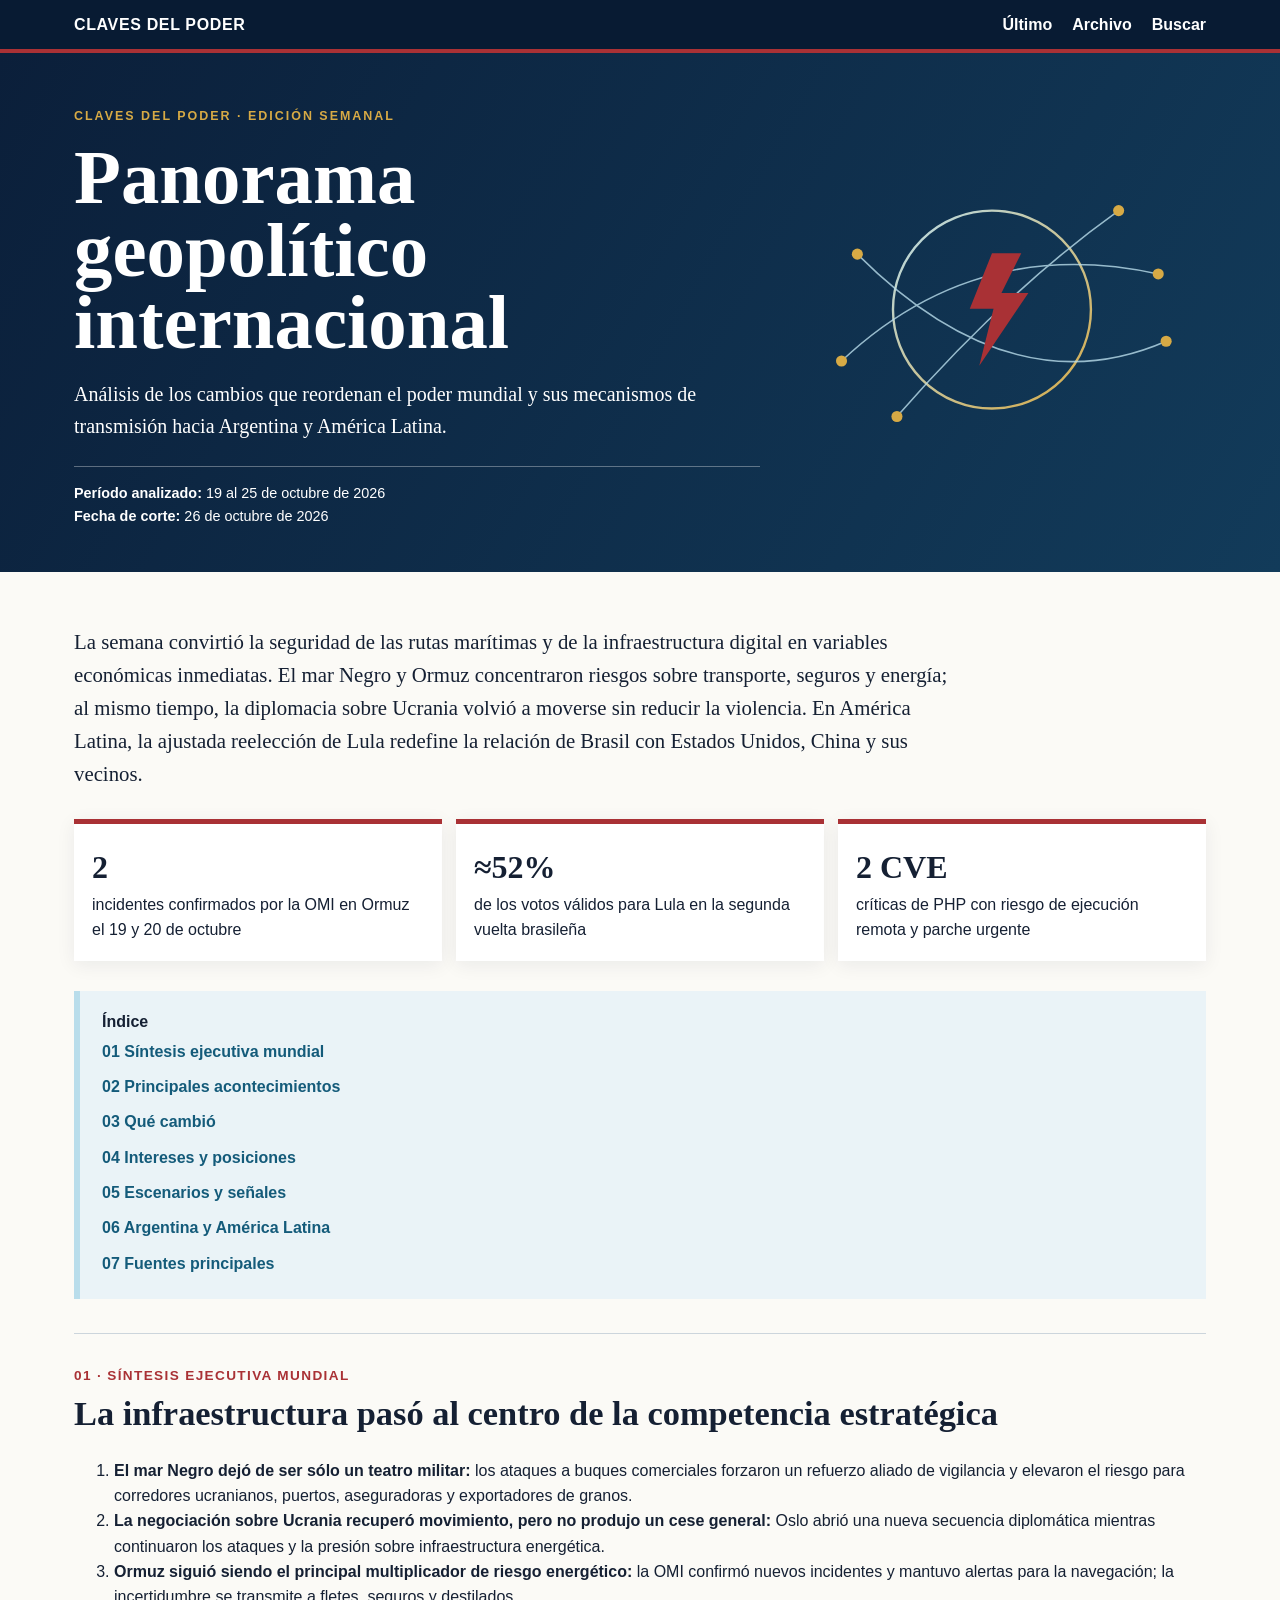
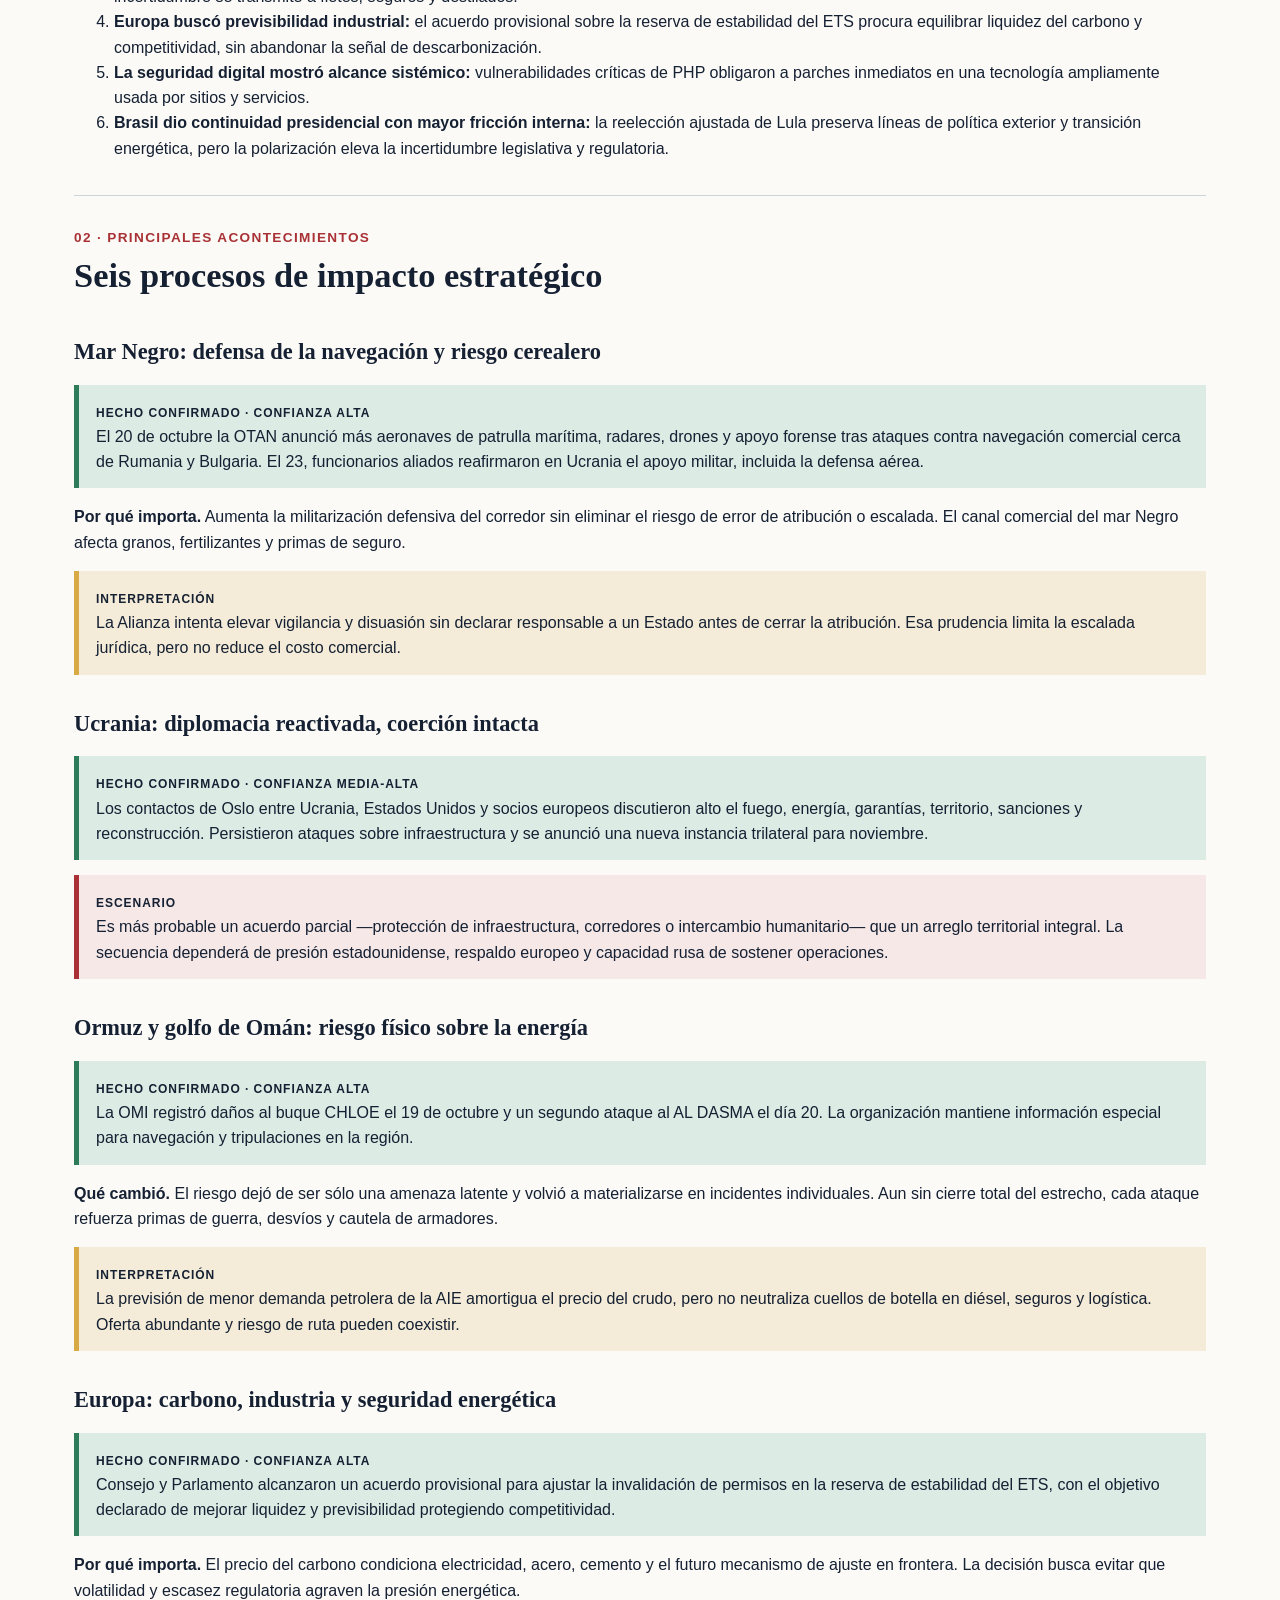
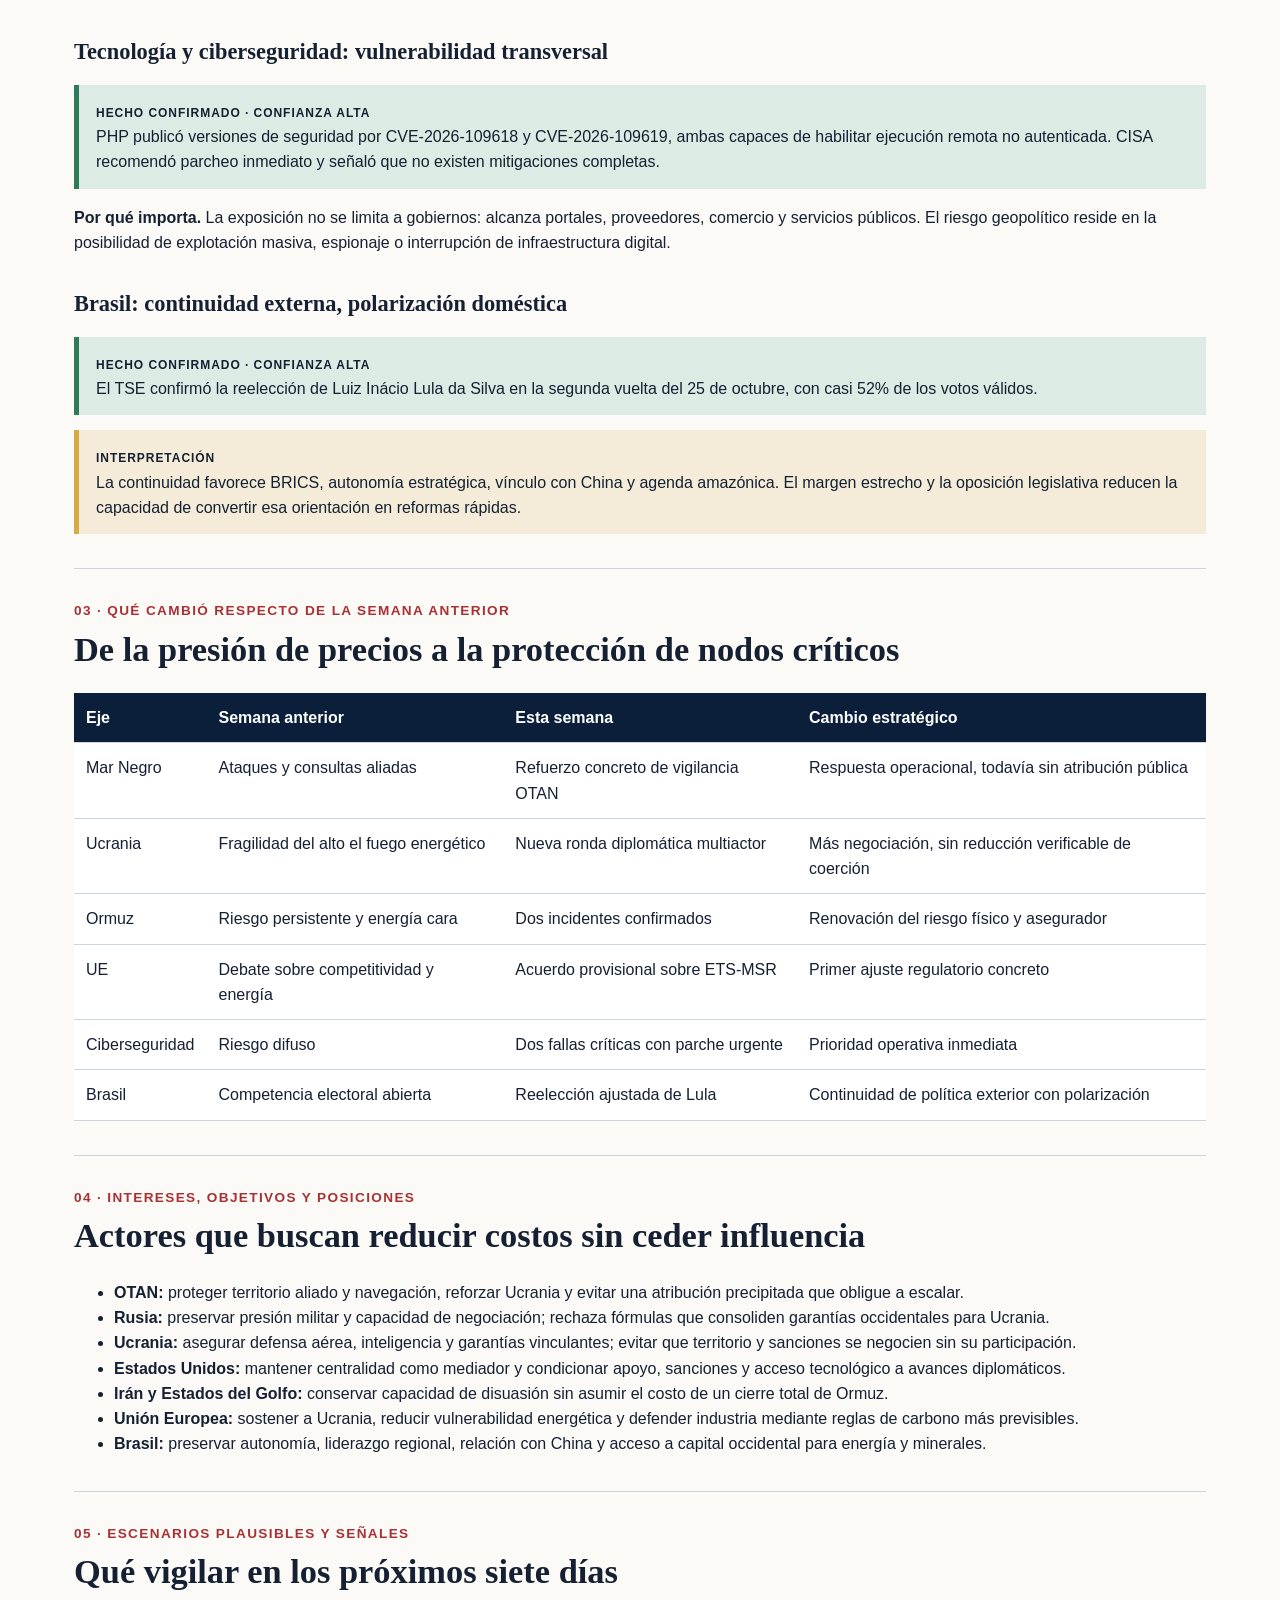
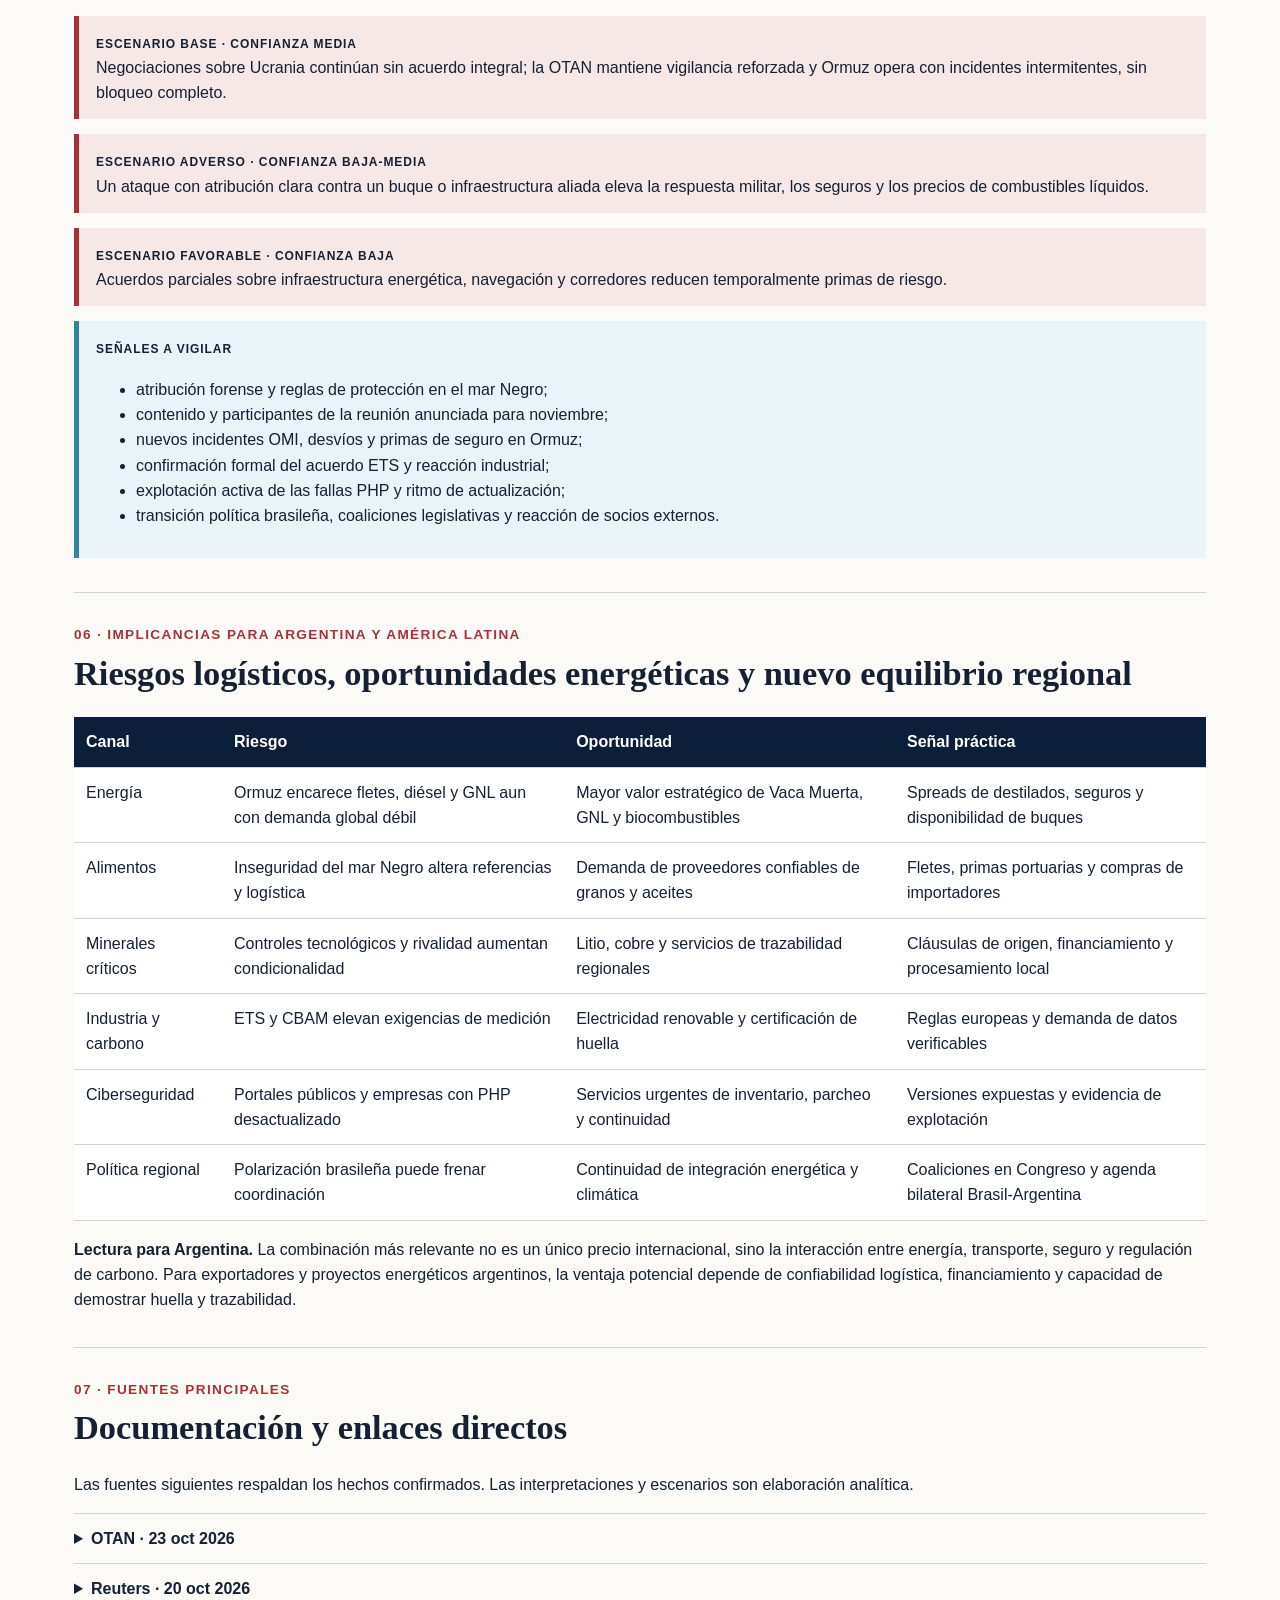
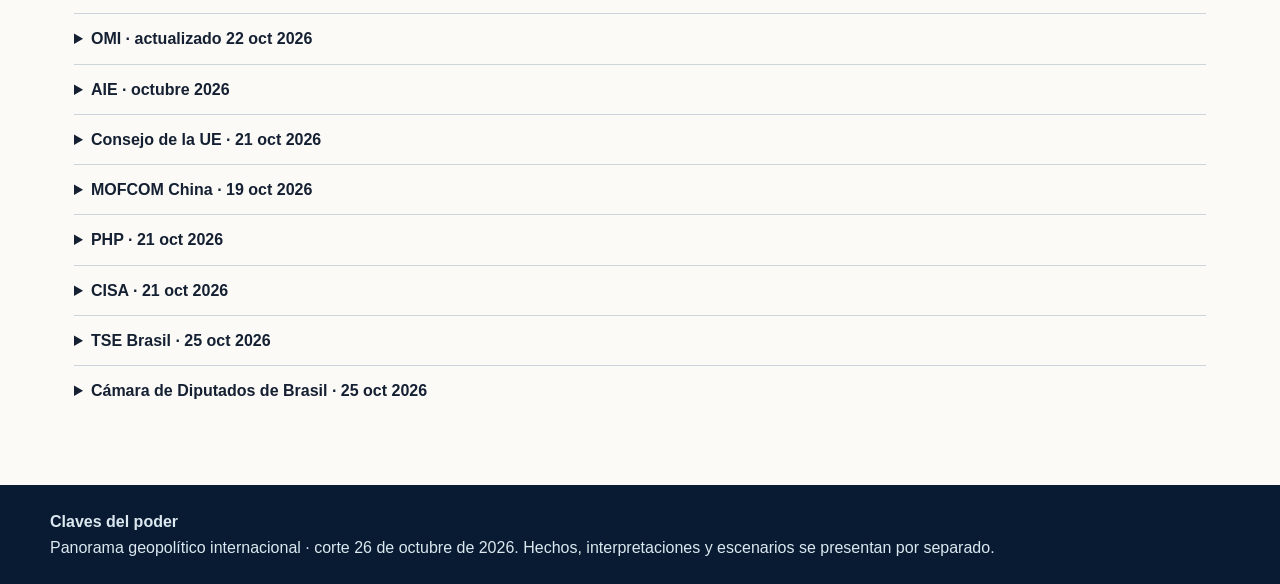
==== commit d5dbb211: "Publicar panorama geopolítico semanal 2026-10-26" ====
--- a/panorama-semanal/index.html
+++ b/panorama-semanal/index.html
@@ -1,48 +1,25 @@
-<!doctype html>
-<html lang="es">
-<head>
-<meta charset="utf-8"><meta name="viewport" content="width=device-width,initial-scale=1">
-<meta name="description" content="Panorama geopolítico internacional del 12 al 18 de octubre de 2026.">
-<title>Panorama geopolítico internacional | 19-10-2026</title>
+<!doctype html><html lang="es"><head><meta charset="utf-8"><meta name="viewport" content="width=device-width,initial-scale=1">
+<meta name="description" content="Panorama geopolítico internacional del 19 al 25 de octubre de 2026."><title>Panorama geopolítico internacional | 26-10-2026</title>
 <style>
-:root{--navy:#0b1f3a;--red:#a93135;--sky:#b9ddeb;--gold:#d7aa45;--paper:#fbfaf6;--ink:#152033;--muted:#617080;--line:#ccd5dc;--pale:#eaf3f7;--rose:#f5e8e7;--sand:#f4ecd8;--green:#dcebe4}
-*{box-sizing:border-box}html{scroll-behavior:smooth}body{margin:0;background:var(--paper);color:var(--ink);font-family:Arial,Helvetica,sans-serif;line-height:1.58}a{color:#145b7a;text-underline-offset:3px}a:hover{color:var(--red)}
-.portal{background:#081b33;color:#fff;border-bottom:4px solid var(--red);font-size:.85rem;font-weight:700}.portal-inner{max-width:1180px;margin:auto;padding:12px 24px;display:flex;justify-content:space-between;align-items:center;gap:18px}.portal-brand{color:#fff;text-decoration:none;text-transform:uppercase;letter-spacing:.1em}.portal-links{display:flex;gap:8px}.portal-links a{color:#fff;text-decoration:none;border:1px solid #ffffff55;padding:8px 13px}.portal-links a:hover{background:white;color:var(--navy)}
-.mast{background:var(--navy);color:white;border-top:7px solid var(--red);padding:20px max(22px,5vw);display:flex;justify-content:space-between;align-items:end;gap:25px}.identity{font-size:.78rem;font-weight:900;letter-spacing:.16em;text-transform:uppercase;color:var(--gold)}.brand{font-size:clamp(2rem,5.5vw,4.6rem);font-weight:900;letter-spacing:-.055em;line-height:.94;margin-top:6px}.edition{text-align:right;font-size:.78rem;letter-spacing:.08em;text-transform:uppercase;color:var(--sky)}
-.subtitle{background:var(--sky);color:var(--navy);font-weight:800;padding:16px max(22px,5vw);font-size:clamp(.95rem,1.9vw,1.15rem)}nav.index{position:sticky;top:0;z-index:3;background:#fbfaf6f7;border-bottom:1px solid var(--line);padding:11px max(22px,5vw);white-space:nowrap;overflow:auto;font-size:.77rem;text-transform:uppercase;letter-spacing:.08em;font-weight:900}nav.index a{margin-right:23px;text-decoration:none;color:var(--navy)}
-main{max-width:1180px;margin:auto;padding:0 24px 70px}.hero{display:grid;grid-template-columns:1.12fr .88fr;border-bottom:2px solid var(--navy)}.hero-copy{padding:48px 42px 44px 0}.kicker,.section-label{font-size:.74rem;text-transform:uppercase;letter-spacing:.14em;font-weight:900;color:var(--red)}h1{font-size:clamp(2.5rem,5.6vw,5.4rem);line-height:.93;letter-spacing:-.06em;margin:12px 0 22px;color:var(--navy)}.lead{font-size:clamp(1.12rem,2.05vw,1.5rem);line-height:1.42;margin:0}.art{min-height:430px;background:#dbeaf0;overflow:hidden}.art svg{width:100%;height:100%;display:block}.meta{padding:14px 0;display:flex;flex-wrap:wrap;gap:10px 25px;color:var(--muted);font-size:.82rem;border-bottom:1px solid var(--line)}
-.metrics{display:grid;grid-template-columns:repeat(3,1fr);border-bottom:2px solid var(--navy)}.metric{padding:25px 20px;border-right:1px solid var(--line)}.metric:last-child{border:0}.metric strong{display:block;font-size:clamp(1.9rem,4vw,3.5rem);line-height:1;color:var(--navy);letter-spacing:-.05em}.metric span{display:block;margin:9px 0 6px;font-size:.75rem;text-transform:uppercase;letter-spacing:.09em;font-weight:900}.metric small{color:var(--muted)}
-section{padding:46px 0 12px;border-bottom:1px solid var(--line)}h2{font-size:clamp(1.85rem,3.4vw,3.2rem);line-height:1.05;letter-spacing:-.045em;color:var(--navy);margin:7px 0 25px}h3{font-size:1.34rem;line-height:1.25;margin:0 0 10px}.bar{width:72px;height:5px;background:var(--red);margin:11px 0 18px}.summary{display:grid;grid-template-columns:repeat(2,1fr);gap:16px}.sum{background:#fff;border-top:4px solid var(--navy);padding:21px}.sum p{margin:0}.sum b{color:var(--red)}
-.axis{display:grid;grid-template-columns:1fr 250px;gap:30px;padding:27px 0;border-top:1px solid var(--line)}.axis:first-of-type{border-top:0}.axis p{margin:9px 0}.aside{background:var(--pale);padding:18px;border-left:5px solid var(--sky);font-size:.9rem}.aside b{display:block;text-transform:uppercase;letter-spacing:.07em;font-size:.7rem;color:var(--navy);margin-bottom:6px}.labels{display:flex;flex-wrap:wrap;gap:7px;margin-bottom:10px}.pill{font-size:.67rem;text-transform:uppercase;letter-spacing:.08em;font-weight:900;padding:4px 8px;background:var(--pale);color:var(--navy)}.pill.fact{background:var(--green);color:#17543f}.pill.interp{background:var(--sand);color:#705514}.pill.scenario{background:var(--rose);color:var(--red)}
-.change{background:var(--navy);color:white;padding:23px 26px;margin:18px 0}.change h3{color:var(--gold)}.change p{margin:7px 0}.table-wrap{overflow-x:auto;-webkit-overflow-scrolling:touch;border:1px solid var(--line)}table{border-collapse:collapse;width:100%;min-width:720px;background:#fff}th,td{text-align:left;vertical-align:top;padding:14px;border-bottom:1px solid var(--line)}th{background:var(--navy);color:white;font-size:.73rem;text-transform:uppercase;letter-spacing:.08em}tr:last-child td{border-bottom:0}.latam-grid,.watch-grid{display:grid;grid-template-columns:repeat(3,1fr);gap:17px}.card{background:#fff;border-top:4px solid var(--gold);padding:18px}.card p{margin:.45rem 0 0}.watch-grid .card{border-top-color:var(--red)}.confidence{font-size:.79rem;color:var(--muted)}details{border-top:1px solid var(--line);padding:15px 0}summary{cursor:pointer;font-weight:900;color:var(--navy)}.sources{columns:2;column-gap:42px}.sources li{break-inside:avoid;margin-bottom:12px}.method{font-size:.83rem;color:var(--muted)}footer{background:var(--navy);color:white;padding:32px max(22px,5vw)}.foot{max-width:1180px;margin:auto;display:flex;justify-content:space-between;gap:30px}.foot strong{color:var(--gold)}
-@media(max-width:820px){nav.index{position:static}.hero{grid-template-columns:1fr}.hero-copy{padding-right:0}.art{min-height:290px}.metrics{grid-template-columns:1fr}.metric{border-right:0;border-bottom:1px solid var(--line)}.summary,.latam-grid,.watch-grid{grid-template-columns:1fr}.axis{grid-template-columns:1fr}.sources{columns:1}.edition{display:none}}
-@media(max-width:620px){.portal-inner{align-items:flex-start;flex-direction:column;padding:10px 16px}.portal-links{width:100%}.portal-links a{flex:1;text-align:center;padding:8px 6px}}
-@media(max-width:480px){main{padding-left:16px;padding-right:16px}.mast,.subtitle,nav.index{padding-left:16px;padding-right:16px}.hero-copy{padding-top:32px}h1{font-size:2.65rem}.brand{font-size:2.2rem}.aside{padding:15px}}
-@media print{.portal,nav.index{display:none}body{background:white}.axis,.sum,.card,.metric,details{break-inside:avoid}a{color:inherit}.art{min-height:320px}}
+:root{--navy:#0b1f3a;--red:#a93135;--sky:#b9ddeb;--gold:#d7aa45;--paper:#fbfaf6;--ink:#152033;--muted:#617080;--line:#ccd5dc;--pale:#eaf3f7;--rose:#f5e8e7;--sand:#f4ecd8;--green:#dcebe4;--max:1180px}*{box-sizing:border-box}html{scroll-behavior:smooth}body{margin:0;background:var(--paper);color:var(--ink);font-family:Arial,Helvetica,sans-serif;line-height:1.58}a{color:#145b7a;text-underline-offset:3px}.portal{background:#081b33;color:#fff;border-bottom:4px solid var(--red)}.portal-inner{max-width:var(--max);margin:auto;padding:12px 24px;display:flex;justify-content:space-between;align-items:center;gap:18px}.brand{font-weight:800;letter-spacing:.04em;color:white;text-decoration:none}nav a{color:white;margin-left:20px;font-weight:700;text-decoration:none}.hero{background:linear-gradient(120deg,var(--navy),#123b5a);color:white}.hero-grid{max-width:var(--max);margin:auto;padding:54px 24px 44px;display:grid;grid-template-columns:1.25fr .75fr;gap:34px;align-items:center}.eyebrow{color:var(--gold);font-size:.78rem;font-weight:800;letter-spacing:.16em;text-transform:uppercase}h1{font-family:Georgia,serif;font-size:clamp(2.5rem,6vw,5.6rem);line-height:.94;margin:.2em 0}.dek{font-family:Georgia,serif;font-size:1.25rem;max-width:800px}.meta{border-top:1px solid #ffffff55;margin-top:24px;padding-top:15px;font-size:.9rem}svg{max-width:100%;height:auto}main{max-width:var(--max);margin:auto;padding:34px 24px 70px}.lead{font-family:Georgia,serif;font-size:1.3rem;max-width:880px}.kpis{display:grid;grid-template-columns:repeat(3,1fr);gap:14px;margin:28px 0}.kpi{border-top:5px solid var(--red);background:white;padding:18px;box-shadow:0 4px 18px #13223812}.kpi b{font-family:Georgia,serif;font-size:2rem;display:block}.toc{background:var(--pale);border-left:6px solid var(--sky);padding:18px 22px;margin:30px 0}.toc a{display:block;padding:5px 0;font-weight:700;text-decoration:none}section.report{padding-top:34px;border-top:1px solid var(--line);margin-top:34px}h2{font-family:Georgia,serif;font-size:2.15rem;margin:.1em 0 .5em}h3{font-family:Georgia,serif;font-size:1.4rem;margin:1.4em 0 .35em}.num{color:var(--red);font:800 .85rem Arial;letter-spacing:.1em}.callout{padding:14px 17px;margin:15px 0;border-left:5px solid}.fact{background:var(--green);border-color:#2d7b58}.interpretation{background:var(--sand);border-color:var(--gold)}.scenario{background:var(--rose);border-color:var(--red)}.watch{background:var(--pale);border-color:#3184a4}.label{font-weight:800;text-transform:uppercase;font-size:.75rem;letter-spacing:.08em}.table-wrap{overflow-x:auto}table{border-collapse:collapse;width:100%;min-width:720px;background:white}th,td{border-bottom:1px solid var(--line);padding:12px;text-align:left;vertical-align:top}th{background:var(--navy);color:white}details{border-top:1px solid var(--line);padding:12px 0}summary{cursor:pointer;font-weight:800}.source-list li{margin:.7em 0}footer{background:#081b33;color:#dce8ef;padding:24px}footer div{max-width:var(--max);margin:auto}@media(max-width:760px){.portal-inner{align-items:flex-start;flex-direction:column}nav a{margin:0 15px 0 0}.hero-grid{grid-template-columns:1fr;padding-top:38px}.hero-art{order:-1}.kpis{grid-template-columns:1fr}h1{font-size:3rem}main{padding:25px 17px 55px}}@media print{.portal{display:none}body{background:white}.hero{background:white;color:black;border-top:8px solid var(--navy)}.eyebrow{color:var(--red)}a{color:black;text-decoration:none}section.report{break-inside:avoid}}
 </style></head><body>
-<div class="portal"><div class="portal-inner"><a class="portal-brand" href="/geopolitica-internacional/panorama-semanal/">Claves del poder</a><div class="portal-links"><a href="/geopolitica-internacional/panorama-semanal/">Último</a><a href="/geopolitica-internacional/panorama-semanal/archivo/">Archivo</a><a href="/geopolitica-internacional/panorama-semanal/buscar/">Buscar</a></div></div></div>
-<header><div class="mast"><div><div class="identity">Claves del poder</div><div class="brand">Panorama geopolítico internacional</div></div><div class="edition">Edición semanal<br>19 de octubre de 2026</div></div><div class="subtitle">Análisis de los cambios que reordenan el poder mundial y sus mecanismos de transmisión hacia Argentina y América Latina</div><nav class="index" aria-label="Índice"><a href="#sintesis">Síntesis</a><a href="#ejes">Ejes estratégicos</a><a href="#cambios">Qué cambió</a><a href="#actores">Actores</a><a href="#escenarios">Escenarios</a><a href="#latam">Argentina y América Latina</a><a href="#fuentes">Fuentes</a></nav></header>
-<main><article class="hero"><div class="hero-copy"><div class="kicker">12–18 de octubre de 2026 · Corte: 19 de octubre</div><h1>La energía redefine las alianzas y el costo del poder</h1><p class="lead">La escalada en Ormuz convirtió nuevamente a los combustibles, los fletes y los seguros en instrumentos geopolíticos. Washington priorizó aliviar el diésel sobre la presión inmediata a Moscú; Europa respondió con sanciones industriales, defensa conjunta y reducción de dependencias estratégicas.</p></div><div class="art" role="img" aria-label="Ilustración abstracta original de redes de poder, rutas marítimas, energía, defensa y tecnología"><svg viewBox="0 0 640 520" xmlns="http://www.w3.org/2000/svg" aria-hidden="true"><rect width="640" height="520" fill="#b9ddeb"/><circle cx="315" cy="248" r="178" fill="#fbfaf6" stroke="#0b1f3a" stroke-width="10"/><path d="M143 218c84-48 151-39 220-10 51 21 90 12 132-14M154 306c79-25 139-8 197 24 43 23 88 27 136 5M302 72c-44 83-54 169-21 260 17 46 18 78 3 102M369 80c20 72 15 136-17 190-28 49-27 99 3 161" fill="none" stroke="#0b1f3a" stroke-width="7" opacity=".7"/><path d="M8 416c101-77 181 57 287-17 116-82 216 49 338-29" fill="none" stroke="#a93135" stroke-width="18"/><path d="M9 416c101-66 181 48 287-20 116-75 216 43 336-24" fill="none" stroke="#d7aa45" stroke-width="5"/><g fill="#a93135" stroke="#fbfaf6" stroke-width="5"><circle cx="147" cy="211" r="15"/><circle cx="321" cy="140" r="15"/><circle cx="479" cy="218" r="15"/><circle cx="407" cy="349" r="15"/><circle cx="233" cy="350" r="15"/></g><path d="M513 47l-42 82h36l-25 89 84-117h-40l31-54z" fill="#d7aa45" stroke="#0b1f3a" stroke-width="6"/><path d="M53 101h104M75 72v58M104 61v69M133 81v49" stroke="#0b1f3a" stroke-width="13"/></svg></div></article>
-<div class="meta"><span><b>Período:</b> 12–18 oct 2026</span><span><b>Radar inicial:</b> <a href="https://fgpino.github.io/geopolitica-internacional/">Geopolítica Internacional</a></span><span><b>Criterio:</b> impacto estratégico, no volumen de cobertura</span></div>
-<div class="metrics"><div class="metric"><strong>1.569</strong><span>Nuevas designaciones UE</span><small><a href="https://www.consilium.europa.eu/en/press/press-releases/2026/10/12/russia-s-war-of-aggression-against-ukraine-eu-agrees-largest-ever-package-of-listings-targeting-almost-1600-individuals-and-entities-in-russia-s-military-industrial-complex/">Consejo de la UE, 12 oct</a></small></div><div class="metric"><strong>US$107</strong><span>Brent aproximado</span><small><a href="https://www.iea.org/reports/oil-market-report-october-2026">AIE, 14 oct</a> · +13% desde comienzos de septiembre</small></div><div class="metric"><strong>700 kb/d</strong><span>Caída interanual exportaciones de diésel</span><small><a href="https://www.iea.org/reports/oil-market-report-october-2026">AIE · septiembre de 2026</a></small></div></div>
-<section id="sintesis"><div class="section-label">01 · Síntesis ejecutiva mundial</div><div class="bar"></div><h2>Seis conclusiones para la semana</h2><div class="summary">
-<div class="sum"><p><b>1. Ormuz volvió a escalar de riesgo negociado a coerción activa.</b> Irán intensificó ataques y amplió tácticas contra la navegación mientras mantuvo abierta una oferta condicionada para reabrir el estrecho. El impacto se desplazó del barril nominal hacia fletes, seguros, diésel y márgenes de refinación.</p></div>
-<div class="sum"><p><b>2. Estados Unidos priorizó estabilizar combustibles antes que endurecer la presión a Rusia.</b> La exención temporal de sanciones y el acuerdo para aumentar exportaciones rusas de diésel introdujeron una revisión de 60 días y abrieron una fisura política con Ucrania y aliados europeos.</p></div>
-<div class="sum"><p><b>3. La UE formalizó su mayor ronda de listados contra la industria militar rusa.</b> Las 1.569 designaciones se concentran en empresas, directivos y proveedores de misiles, drones, electrónica, navegación y comunicaciones.</p></div>
-<div class="sum"><p><b>4. Europa vinculó competitividad, redes eléctricas y defensa.</b> El Consejo Europeo pidió reducir dependencias, acelerar movilidad militar, proyectos conjuntos, seguridad antidrones y el paquete europeo de redes.</p></div>
-<div class="sum"><p><b>5. La inteligencia artificial pasó de motor financiero a posible foco de inestabilidad.</b> El FMI advirtió que una corrección de inversiones, el apalancamiento y la concentración en proveedores tecnológicos podrían amplificar una crisis y elevar el riesgo cibernético.</p></div>
-<div class="sum"><p><b>6. Para Argentina, el shock es mixto.</b> Precios energéticos altos favorecen hidrocarburos y proyectos exportadores, pero encarecen diésel, fletes, seguros y financiamiento; las nuevas sanciones elevan exigencias de trazabilidad tecnológica y comercial.</p></div>
-</div></section>
-<section id="ejes"><div class="section-label">02 · Principales acontecimientos</div><div class="bar"></div><h2>Ejes estratégicos</h2>
-<article class="axis"><div><div class="labels"><span class="pill fact">Hecho confirmado</span><span class="pill interp">Interpretación</span></div><h3>Ormuz: ataques, negociación condicionada y dislocación logística</h3><p><b>Hecho.</b> Irán mantuvo su propuesta de reabrir el estrecho dentro de siete días si Washington acepta condiciones que incluyen alivio sobre puertos y exportaciones petroleras. En paralelo, fuentes iraníes describieron una intensificación y diversificación de ataques contra buques, incluso fuera del paso más estrecho.</p><p><b>Interpretación.</b> Teherán busca convertir el costo energético y electoral estadounidense en poder de negociación. Washington intenta recuperar flujos sin aceptar que Irán establezca un derecho permanente de inspección o coerción marítima.</p><p class="confidence">Confianza: alta en la continuidad de ataques y negociación; media en las motivaciones electorales atribuidas.</p></div><aside class="aside"><b>Señal material</b>La AIE estimó Brent cerca de US$107 y exportaciones mundiales de diésel 700 kb/d por debajo del año anterior. <br><br><a href="https://www.iea.org/reports/oil-market-report-october-2026">AIE, 14 oct</a> · <a href="https://www.reuters.com/world/middle-east/iran-shifting-tactics-step-up-attacks-shipping-before-us-vote-officials-say-2026-10-14/">Reuters, 14 oct</a></aside></article>
-<article class="axis"><div><div class="labels"><span class="pill fact">Hecho confirmado</span><span class="pill scenario">Revisión abierta</span></div><h3>Estados Unidos–Rusia: el diésel alteró el frente de sanciones</h3><p><b>Hecho.</b> Washington eximió temporalmente medidas vinculadas con exportaciones rusas y acordó una provisión inicial superior a 300.000 toneladas de diésel. El secretario de Estado indicó que la decisión quedaría sometida a una revisión económica de hasta 60 días.</p><p><b>Contradicción política.</b> La administración estadounidense presenta el movimiento como instrumento para bajar precios y preservar negociación; Ucrania sostiene que aporta ingresos a Rusia y reduce la presión para terminar la guerra.</p><p class="confidence">Confianza: alta en la exención, el acuerdo y el plazo de revisión; media en su capacidad de moderar precios.</p></div><aside class="aside"><b>Qué cambió</b>La seguridad energética doméstica estadounidense pasó a competir abiertamente con el objetivo de aislar ingresos rusos. <br><br><a href="https://www.reuters.com/world/us/rubio-says-trump-take-up-60-days-weigh-russia-sanctions-2026-10-18/">Reuters, 18 oct</a></aside></article>
-<article class="axis"><div><div class="labels"><span class="pill fact">Decisión formal</span><span class="pill interp">Cadena industrial</span></div><h3>UE–Rusia: sanciones sobre 1.569 personas y entidades</h3><p><b>Hecho.</b> El Consejo de la UE adoptó el 12 de octubre listados sobre 826 compañías rusas y 743 directivos. Más de la mitad del paquete se dirige a la cadena de producción de misiles balísticos y alcanza semiconductores, radares, comunicaciones, óptica, navegación, explosivos y sistemas aeroespaciales.</p><p><b>Interpretación.</b> La UE busca degradar la capacidad de reposición y aumentar el costo de cumplimiento de intermediarios. Su efectividad dependerá del control de reexportaciones y de proveedores situados fuera de Europa.</p><p class="confidence">Confianza: alta; decisión y actos jurídicos publicados.</p></div><aside class="aside"><b>Escala</b>El régimen reúne ahora cerca de 4.600 listados. <br><br><a href="https://www.consilium.europa.eu/en/press/press-releases/2026/10/12/russia-s-war-of-aggression-against-ukraine-eu-agrees-largest-ever-package-of-listings-targeting-almost-1600-individuals-and-entities-in-russia-s-military-industrial-complex/">Consejo de la UE, 12 oct</a></aside></article>
-<article class="axis"><div><div class="labels"><span class="pill fact">Hecho confirmado</span><span class="pill interp">Autonomía estratégica</span></div><h3>Consejo Europeo: defensa, redes y competitividad en una misma agenda</h3><p><b>Hecho.</b> Los líderes de la UE pidieron acelerar la seguridad antidrones, la vigilancia del flanco oriental, proyectos conjuntos, movilidad militar antes de finalizar 2026 y acceso de la industria de defensa al financiamiento. En competitividad destacaron el régimen societario EU Inc., el acelerador industrial y el paquete europeo de redes.</p><p><b>Interpretación.</b> Bruselas está tratando las redes eléctricas, las dependencias tecnológicas y la base industrial como infraestructura de seguridad, no sólo como política económica.</p><p class="confidence">Confianza: alta.</p></div><aside class="aside"><b>Señal a vigilar</b>Financiamiento efectivo, compras conjuntas y calendario del paquete de redes. <br><br><a href="https://www.consilium.europa.eu/es/meetings/european-council/2026/10/15/">Consejo Europeo, 15–16 oct</a></aside></article>
-<article class="axis"><div><div class="labels"><span class="pill fact">Evaluación multilateral</span><span class="pill scenario">Riesgo sistémico</span></div><h3>IA, deuda y ciberseguridad: el FMI advierte contra la complacencia</h3><p><b>Hecho.</b> El FMI señaló que una corrección de inversiones en IA, un salto de rendimientos soberanos o un ciberataque mayor son catalizadores plausibles de inestabilidad. Indicó una concentración creciente de emisiones corporativas en grandes proveedores tecnológicos y menor tiempo para corregir vulnerabilidades antes de su explotación.</p><p><b>Interpretación.</b> La competencia por IA ya transmite riesgos mediante deuda, proveedores críticos, centros de datos y ciberdependencia. Para economías emergentes, el problema combina costo de capital y menor capacidad de recuperación.</p><p class="confidence">Confianza: alta en la evaluación; los escenarios no constituyen pronóstico.</p></div><aside class="aside"><b>Implicancia</b>La resiliencia exige proveedores alternativos, copias independientes y supervisión de terceros. <br><br><a href="https://www.imf.org/en/Publications/GFSR">FMI, GFSR oct 2026</a> · <a href="https://www.reuters.com/business/finance/imf-cites-ai-slowdown-spiking-yields-looming-global-market-risks-2026-10-13/">Reuters, 13 oct</a></aside></article>
-</section>
-<section id="cambios"><div class="section-label">03 · Qué cambió</div><div class="bar"></div><h2>De la presión potencial a decisiones con costo inmediato</h2><div class="change"><h3>Ormuz</h3><p>La semana anterior predominaba la negociación incompleta; esta semana se multiplicaron ataques y el costo se manifestó con mayor claridad en transporte, seguros y productos refinados.</p></div><div class="change"><h3>Rusia y Ucrania</h3><p>La UE formalizó el paquete industrial que estaba pendiente. Estados Unidos, en sentido contrario, abrió una exención temporal para facilitar diésel ruso, profundizando la divergencia transatlántica.</p></div><div class="change"><h3>Europa</h3><p>Competitividad, redes, seguridad antidrones y movilidad militar quedaron integradas en una agenda común de reducción de dependencias.</p></div><div class="change"><h3>Tecnología</h3><p>El debate dejó de concentrarse sólo en liderazgo de IA: el FMI destacó apalancamiento, riesgo de corrección y concentración de proveedores como vulnerabilidades macrofinancieras.</p></div></section>
-<section id="actores"><div class="section-label">04 · Intereses y posiciones</div><div class="bar"></div><h2>Objetivos de los actores principales</h2><div class="table-wrap"><table><thead><tr><th>Actor</th><th>Objetivo inmediato</th><th>Instrumento</th><th>Tensión o límite</th></tr></thead><tbody><tr><td>Irán</td><td>Convertir la reapertura de Ormuz en alivio económico y político.</td><td>Control marítimo, ataques selectivos y mediación indirecta.</td><td>Escalada puede provocar mayor presión naval y aislamiento.</td></tr><tr><td>Estados Unidos</td><td>Reducir combustibles antes de elecciones sin abandonar negociación.</td><td>Exenciones, acuerdo de diésel y presencia naval.</td><td>Contradicción con Ucrania y aliados; volumen ruso limitado.</td></tr><tr><td>Unión Europea</td><td>Degradar la industria militar rusa y reducir dependencias propias.</td><td>Sanciones, compras conjuntas, redes y movilidad militar.</td><td>Financiamiento, fragmentación y elusión por terceros países.</td></tr><tr><td>Rusia</td><td>Preservar ingresos energéticos y cadenas de suministro militar.</td><td>Exportaciones, intermediarios y negociación bilateral.</td><td>Ataques a refinerías, sanciones y mayor escrutinio de proveedores.</td></tr><tr><td>Ucrania</td><td>Mantener inteligencia, armas y presión económica sobre Moscú.</td><td>Ataques a infraestructura energética y coordinación europea.</td><td>Dependencia de Estados Unidos y fricción por el acuerdo de diésel.</td></tr><tr><td>China</td><td>Asegurar energía, exportaciones y acceso a tecnología sin alineamiento militar formal.</td><td>Comercio, compras energéticas y ambigüedad estratégica.</td><td>Exposición a Ormuz y controles europeos sobre reexportaciones.</td></tr></tbody></table></div></section>
-<section id="escenarios"><div class="section-label">05 · Escenarios y señales</div><div class="bar"></div><h2>Próximas dos a cuatro semanas</h2><div class="watch-grid"><div class="card"><h3>Base</h3><p>Ormuz conserva flujos parciales con ataques intermitentes; la exención estadounidense sigue bajo revisión; Europa implementa sanciones y proyectos defensivos sin ruptura total con Washington.</p></div><div class="card"><h3>Mejora</h3><p>La mediación fija reglas verificables de navegación, bajan fletes y seguros y el acuerdo de diésel funciona como puente hacia conversaciones más amplias.</p></div><div class="card"><h3>Adverso</h3><p>Un ataque grave reduce nuevamente los flujos del Golfo; el diésel se desacopla del crudo y aumenta la divergencia entre Estados Unidos, Ucrania y la UE.</p></div></div><h3 style="margin-top:28px">Señales a vigilar</h3><ul><li>Respuesta estadounidense a las condiciones iraníes y régimen de inspección o escolta en Ormuz.</li><li>Fletes VLCC, primas de seguro, exportaciones de diésel y márgenes de refinación.</li><li>Alcance jurídico de la exención rusa y resultado de la revisión de 60 días.</li><li>Aplicación extraterritorial de los listados europeos y controles sobre semiconductores.</li><li>Financiamiento de movilidad militar, seguridad antidrones y redes eléctricas europeas.</li><li>Resultados de grandes tecnológicas y señales de corrección en inversión de IA.</li></ul></section>
-<section id="latam"><div class="section-label">06 · Argentina y América Latina</div><div class="bar"></div><h2>Canales de transmisión regional</h2><div class="latam-grid"><div class="card"><h3>Energía</h3><p><b>Oportunidad:</b> mejora relativa de proyectos de Vaca Muerta, LNG y exportaciones regionales. <b>Riesgo:</b> diésel, seguros y fletes pueden encarecerse aun si el Brent se estabiliza.</p></div><div class="card"><h3>Minerales críticos</h3><p>La búsqueda occidental de proveedores confiables favorece litio y cobre argentinos, pero eleva exigencias de trazabilidad, origen tecnológico y compatibilidad con sanciones.</p></div><div class="card"><h3>Comercio y alimentos</h3><p>Costos marítimos altos deterioran márgenes exportadores. Una desaceleración asiática inducida por energía cara puede afectar demanda de materias primas.</p></div><div class="card"><h3>Financiamiento</h3><p>Más inflación energética y rendimientos soberanos altos encarecen capital para infraestructura. El riesgo de corrección de IA puede reducir apetito global por emergentes.</p></div><div class="card"><h3>Tecnología</h3><p>La concentración de proveedores crea demanda de continuidad operativa, respaldo de datos y auditoría de terceros en banca, energía, transporte y administración pública.</p></div><div class="card"><h3>Posicionamiento</h3><p>Argentina debe compatibilizar vínculos de minerales y energía con Estados Unidos, comercio con China y cumplimiento europeo, evitando dependencias exclusivas.</p></div></div><p class="confidence">Evaluación: no se identificó durante la semana una medida externa específicamente dirigida contra Argentina. Los impactos señalados son mecanismos de transmisión plausibles, no resultados consumados.</p></section>
-<section id="fuentes"><div class="section-label">07 · Fuentes principales</div><div class="bar"></div><h2>Documentos y contrastes</h2><ul class="sources"><li><a href="https://fgpino.github.io/geopolitica-internacional/">Geopolítica Internacional</a> — radar inicial.</li><li><a href="https://www.iea.org/reports/oil-market-report-october-2026">AIE — Oil Market Report, 14 oct 2026</a>.</li><li><a href="https://www.reuters.com/world/middle-east/iran-shifting-tactics-step-up-attacks-shipping-before-us-vote-officials-say-2026-10-14/">Reuters — tácticas iraníes y navegación, 14 oct</a>.</li><li><a href="https://www.reuters.com/world/middle-east/iran-urges-us-accept-proposal-reopen-strait-hormuz-2026-10-18/">Reuters — propuesta iraní sobre Ormuz, 18 oct</a>.</li><li><a href="https://www.reuters.com/world/us/rubio-says-trump-take-up-60-days-weigh-russia-sanctions-2026-10-18/">Reuters — revisión de sanciones y diésel ruso, 18 oct</a>.</li><li><a href="https://www.consilium.europa.eu/en/press/press-releases/2026/10/12/russia-s-war-of-aggression-against-ukraine-eu-agrees-largest-ever-package-of-listings-targeting-almost-1600-individuals-and-entities-in-russia-s-military-industrial-complex/">Consejo de la UE — 1.569 listados, 12 oct</a>.</li><li><a href="https://www.consilium.europa.eu/es/meetings/european-council/2026/10/15/">Consejo Europeo — resultados, 15–16 oct</a>.</li><li><a href="https://www.reuters.com/business/finance/imf-cites-ai-slowdown-spiking-yields-looming-global-market-risks-2026-10-13/">Reuters — GFSR del FMI, 13 oct</a>.</li><li><a href="https://www.imf.org/en/Publications/GFSR">FMI — Global Financial Stability Report, octubre 2026</a>.</li></ul><details><summary>Criterio editorial y nivel de certeza</summary><p class="method">Los hechos confirmados se separan de interpretaciones y escenarios. Las cifras conservan el período informado por su fuente. Las declaraciones atribuidas a funcionarios se presentan como posiciones, no como hechos independientes. Se agruparon noticias repetidas y se descartaron coincidencias sin relevancia estratégica. Confianza general: alta para decisiones oficiales y datos AIE; media para motivaciones atribuidas y efectos cuantitativos futuros.</p></details></section>
-</main><footer><div class="foot"><div><strong>Claves del poder</strong><br>Panorama geopolítico internacional</div><div>Edición semanal · 19.10.2026<br>Archivo autónomo para navegador e impresión</div></div></footer></body></html>
+<header class="portal"><div class="portal-inner"><a class="brand" href="/geopolitica-internacional/panorama-semanal/">CLAVES DEL PODER</a><nav aria-label="Principal"><a href="/geopolitica-internacional/panorama-semanal/">Último</a><a href="/geopolitica-internacional/panorama-semanal/archivo/">Archivo</a><a href="/geopolitica-internacional/panorama-semanal/buscar/">Buscar</a></nav></div></header>
+<div class="hero"><div class="hero-grid"><div><div class="eyebrow">Claves del poder · Edición semanal</div><h1>Panorama geopolítico internacional</h1><p class="dek">Análisis de los cambios que reordenan el poder mundial y sus mecanismos de transmisión hacia Argentina y América Latina.</p><div class="meta"><b>Período analizado:</b> 19 al 25 de octubre de 2026<br><b>Fecha de corte:</b> 26 de octubre de 2026</div></div>
+<div class="hero-art"><svg viewBox="0 0 520 360" role="img" aria-label="Redes mundiales, rutas marítimas, energía y tecnología"><defs><linearGradient id="g" x1="0" y1="0" x2="1" y2="1"><stop stop-color="#b9ddeb"/><stop offset="1" stop-color="#d7aa45"/></linearGradient></defs><circle cx="250" cy="175" r="125" fill="none" stroke="url(#g)" stroke-width="3"/><g fill="none" stroke="#b9ddeb" stroke-width="2" opacity=".8"><path d="M60 240 Q230 80 460 130"/><path d="M80 105 Q275 300 470 215"/><path d="M130 310 Q270 150 410 50"/></g><g fill="#d7aa45"><circle cx="60" cy="240" r="7"/><circle cx="460" cy="130" r="7"/><circle cx="80" cy="105" r="7"/><circle cx="470" cy="215" r="7"/><circle cx="130" cy="310" r="7"/><circle cx="410" cy="50" r="7"/></g><path d="M250 104l-28 70h30l-18 72 62-92h-34l25-50z" fill="#a93135"/></svg></div></div></div>
+<main><p class="lead">La semana convirtió la seguridad de las rutas marítimas y de la infraestructura digital en variables económicas inmediatas. El mar Negro y Ormuz concentraron riesgos sobre transporte, seguros y energía; al mismo tiempo, la diplomacia sobre Ucrania volvió a moverse sin reducir la violencia. En América Latina, la ajustada reelección de Lula redefine la relación de Brasil con Estados Unidos, China y sus vecinos.</p>
+<div class="kpis"><div class="kpi"><b>2</b>incidentes confirmados por la OMI en Ormuz el 19 y 20 de octubre</div><div class="kpi"><b>≈52%</b>de los votos válidos para Lula en la segunda vuelta brasileña</div><div class="kpi"><b>2 CVE</b>críticas de PHP con riesgo de ejecución remota y parche urgente</div></div>
+<div class="toc"><strong>Índice</strong><a href="#s1">01 Síntesis ejecutiva mundial</a><a href="#s2">02 Principales acontecimientos</a><a href="#s3">03 Qué cambió</a><a href="#s4">04 Intereses y posiciones</a><a href="#s5">05 Escenarios y señales</a><a href="#s6">06 Argentina y América Latina</a><a href="#s7">07 Fuentes principales</a></div>
+<section class="report" id="s1"><div class="num">01 · SÍNTESIS EJECUTIVA MUNDIAL</div><h2>La infraestructura pasó al centro de la competencia estratégica</h2><ol><li><b>El mar Negro dejó de ser sólo un teatro militar:</b> los ataques a buques comerciales forzaron un refuerzo aliado de vigilancia y elevaron el riesgo para corredores ucranianos, puertos, aseguradoras y exportadores de granos.</li><li><b>La negociación sobre Ucrania recuperó movimiento, pero no produjo un cese general:</b> Oslo abrió una nueva secuencia diplomática mientras continuaron los ataques y la presión sobre infraestructura energética.</li><li><b>Ormuz siguió siendo el principal multiplicador de riesgo energético:</b> la OMI confirmó nuevos incidentes y mantuvo alertas para la navegación; la incertidumbre se transmite a fletes, seguros y destilados.</li><li><b>Europa buscó previsibilidad industrial:</b> el acuerdo provisional sobre la reserva de estabilidad del ETS procura equilibrar liquidez del carbono y competitividad, sin abandonar la señal de descarbonización.</li><li><b>La seguridad digital mostró alcance sistémico:</b> vulnerabilidades críticas de PHP obligaron a parches inmediatos en una tecnología ampliamente usada por sitios y servicios.</li><li><b>Brasil dio continuidad presidencial con mayor fricción interna:</b> la reelección ajustada de Lula preserva líneas de política exterior y transición energética, pero la polarización eleva la incertidumbre legislativa y regulatoria.</li></ol></section>
+<section class="report" id="s2"><div class="num">02 · PRINCIPALES ACONTECIMIENTOS</div><h2>Seis procesos de impacto estratégico</h2>
+<h3>Mar Negro: defensa de la navegación y riesgo cerealero</h3><div class="callout fact"><span class="label">Hecho confirmado · confianza alta</span><br>El 20 de octubre la OTAN anunció más aeronaves de patrulla marítima, radares, drones y apoyo forense tras ataques contra navegación comercial cerca de Rumania y Bulgaria. El 23, funcionarios aliados reafirmaron en Ucrania el apoyo militar, incluida la defensa aérea.</div><p><b>Por qué importa.</b> Aumenta la militarización defensiva del corredor sin eliminar el riesgo de error de atribución o escalada. El canal comercial del mar Negro afecta granos, fertilizantes y primas de seguro.</p><div class="callout interpretation"><span class="label">Interpretación</span><br>La Alianza intenta elevar vigilancia y disuasión sin declarar responsable a un Estado antes de cerrar la atribución. Esa prudencia limita la escalada jurídica, pero no reduce el costo comercial.</div>
+<h3>Ucrania: diplomacia reactivada, coerción intacta</h3><div class="callout fact"><span class="label">Hecho confirmado · confianza media-alta</span><br>Los contactos de Oslo entre Ucrania, Estados Unidos y socios europeos discutieron alto el fuego, energía, garantías, territorio, sanciones y reconstrucción. Persistieron ataques sobre infraestructura y se anunció una nueva instancia trilateral para noviembre.</div><div class="callout scenario"><span class="label">Escenario</span><br>Es más probable un acuerdo parcial —protección de infraestructura, corredores o intercambio humanitario— que un arreglo territorial integral. La secuencia dependerá de presión estadounidense, respaldo europeo y capacidad rusa de sostener operaciones.</div>
+<h3>Ormuz y golfo de Omán: riesgo físico sobre la energía</h3><div class="callout fact"><span class="label">Hecho confirmado · confianza alta</span><br>La OMI registró daños al buque CHLOE el 19 de octubre y un segundo ataque al AL DASMA el día 20. La organización mantiene información especial para navegación y tripulaciones en la región.</div><p><b>Qué cambió.</b> El riesgo dejó de ser sólo una amenaza latente y volvió a materializarse en incidentes individuales. Aun sin cierre total del estrecho, cada ataque refuerza primas de guerra, desvíos y cautela de armadores.</p><div class="callout interpretation"><span class="label">Interpretación</span><br>La previsión de menor demanda petrolera de la AIE amortigua el precio del crudo, pero no neutraliza cuellos de botella en diésel, seguros y logística. Oferta abundante y riesgo de ruta pueden coexistir.</div>
+<h3>Europa: carbono, industria y seguridad energética</h3><div class="callout fact"><span class="label">Hecho confirmado · confianza alta</span><br>Consejo y Parlamento alcanzaron un acuerdo provisional para ajustar la invalidación de permisos en la reserva de estabilidad del ETS, con el objetivo declarado de mejorar liquidez y previsibilidad protegiendo competitividad.</div><p><b>Por qué importa.</b> El precio del carbono condiciona electricidad, acero, cemento y el futuro mecanismo de ajuste en frontera. La decisión busca evitar que volatilidad y escasez regulatoria agraven la presión energética.</p>
+<h3>Tecnología y ciberseguridad: vulnerabilidad transversal</h3><div class="callout fact"><span class="label">Hecho confirmado · confianza alta</span><br>PHP publicó versiones de seguridad por CVE-2026-109618 y CVE-2026-109619, ambas capaces de habilitar ejecución remota no autenticada. CISA recomendó parcheo inmediato y señaló que no existen mitigaciones completas.</div><p><b>Por qué importa.</b> La exposición no se limita a gobiernos: alcanza portales, proveedores, comercio y servicios públicos. El riesgo geopolítico reside en la posibilidad de explotación masiva, espionaje o interrupción de infraestructura digital.</p>
+<h3>Brasil: continuidad externa, polarización doméstica</h3><div class="callout fact"><span class="label">Hecho confirmado · confianza alta</span><br>El TSE confirmó la reelección de Luiz Inácio Lula da Silva en la segunda vuelta del 25 de octubre, con casi 52% de los votos válidos.</div><div class="callout interpretation"><span class="label">Interpretación</span><br>La continuidad favorece BRICS, autonomía estratégica, vínculo con China y agenda amazónica. El margen estrecho y la oposición legislativa reducen la capacidad de convertir esa orientación en reformas rápidas.</div></section>
+<section class="report" id="s3"><div class="num">03 · QUÉ CAMBIÓ RESPECTO DE LA SEMANA ANTERIOR</div><h2>De la presión de precios a la protección de nodos críticos</h2><div class="table-wrap"><table><thead><tr><th>Eje</th><th>Semana anterior</th><th>Esta semana</th><th>Cambio estratégico</th></tr></thead><tbody><tr><td>Mar Negro</td><td>Ataques y consultas aliadas</td><td>Refuerzo concreto de vigilancia OTAN</td><td>Respuesta operacional, todavía sin atribución pública</td></tr><tr><td>Ucrania</td><td>Fragilidad del alto el fuego energético</td><td>Nueva ronda diplomática multiactor</td><td>Más negociación, sin reducción verificable de coerción</td></tr><tr><td>Ormuz</td><td>Riesgo persistente y energía cara</td><td>Dos incidentes confirmados</td><td>Renovación del riesgo físico y asegurador</td></tr><tr><td>UE</td><td>Debate sobre competitividad y energía</td><td>Acuerdo provisional sobre ETS-MSR</td><td>Primer ajuste regulatorio concreto</td></tr><tr><td>Ciberseguridad</td><td>Riesgo difuso</td><td>Dos fallas críticas con parche urgente</td><td>Prioridad operativa inmediata</td></tr><tr><td>Brasil</td><td>Competencia electoral abierta</td><td>Reelección ajustada de Lula</td><td>Continuidad de política exterior con polarización</td></tr></tbody></table></div></section>
+<section class="report" id="s4"><div class="num">04 · INTERESES, OBJETIVOS Y POSICIONES</div><h2>Actores que buscan reducir costos sin ceder influencia</h2><ul><li><b>OTAN:</b> proteger territorio aliado y navegación, reforzar Ucrania y evitar una atribución precipitada que obligue a escalar.</li><li><b>Rusia:</b> preservar presión militar y capacidad de negociación; rechaza fórmulas que consoliden garantías occidentales para Ucrania.</li><li><b>Ucrania:</b> asegurar defensa aérea, inteligencia y garantías vinculantes; evitar que territorio y sanciones se negocien sin su participación.</li><li><b>Estados Unidos:</b> mantener centralidad como mediador y condicionar apoyo, sanciones y acceso tecnológico a avances diplomáticos.</li><li><b>Irán y Estados del Golfo:</b> conservar capacidad de disuasión sin asumir el costo de un cierre total de Ormuz.</li><li><b>Unión Europea:</b> sostener a Ucrania, reducir vulnerabilidad energética y defender industria mediante reglas de carbono más previsibles.</li><li><b>Brasil:</b> preservar autonomía, liderazgo regional, relación con China y acceso a capital occidental para energía y minerales.</li></ul></section>
+<section class="report" id="s5"><div class="num">05 · ESCENARIOS PLAUSIBLES Y SEÑALES</div><h2>Qué vigilar en los próximos siete días</h2><div class="callout scenario"><span class="label">Escenario base · confianza media</span><br>Negociaciones sobre Ucrania continúan sin acuerdo integral; la OTAN mantiene vigilancia reforzada y Ormuz opera con incidentes intermitentes, sin bloqueo completo.</div><div class="callout scenario"><span class="label">Escenario adverso · confianza baja-media</span><br>Un ataque con atribución clara contra un buque o infraestructura aliada eleva la respuesta militar, los seguros y los precios de combustibles líquidos.</div><div class="callout scenario"><span class="label">Escenario favorable · confianza baja</span><br>Acuerdos parciales sobre infraestructura energética, navegación y corredores reducen temporalmente primas de riesgo.</div><div class="callout watch"><span class="label">Señales a vigilar</span><ul><li>atribución forense y reglas de protección en el mar Negro;</li><li>contenido y participantes de la reunión anunciada para noviembre;</li><li>nuevos incidentes OMI, desvíos y primas de seguro en Ormuz;</li><li>confirmación formal del acuerdo ETS y reacción industrial;</li><li>explotación activa de las fallas PHP y ritmo de actualización;</li><li>transición política brasileña, coaliciones legislativas y reacción de socios externos.</li></ul></div></section>
+<section class="report" id="s6"><div class="num">06 · IMPLICANCIAS PARA ARGENTINA Y AMÉRICA LATINA</div><h2>Riesgos logísticos, oportunidades energéticas y nuevo equilibrio regional</h2><div class="table-wrap"><table><thead><tr><th>Canal</th><th>Riesgo</th><th>Oportunidad</th><th>Señal práctica</th></tr></thead><tbody><tr><td>Energía</td><td>Ormuz encarece fletes, diésel y GNL aun con demanda global débil</td><td>Mayor valor estratégico de Vaca Muerta, GNL y biocombustibles</td><td>Spreads de destilados, seguros y disponibilidad de buques</td></tr><tr><td>Alimentos</td><td>Inseguridad del mar Negro altera referencias y logística</td><td>Demanda de proveedores confiables de granos y aceites</td><td>Fletes, primas portuarias y compras de importadores</td></tr><tr><td>Minerales críticos</td><td>Controles tecnológicos y rivalidad aumentan condicionalidad</td><td>Litio, cobre y servicios de trazabilidad regionales</td><td>Cláusulas de origen, financiamiento y procesamiento local</td></tr><tr><td>Industria y carbono</td><td>ETS y CBAM elevan exigencias de medición</td><td>Electricidad renovable y certificación de huella</td><td>Reglas europeas y demanda de datos verificables</td></tr><tr><td>Ciberseguridad</td><td>Portales públicos y empresas con PHP desactualizado</td><td>Servicios urgentes de inventario, parcheo y continuidad</td><td>Versiones expuestas y evidencia de explotación</td></tr><tr><td>Política regional</td><td>Polarización brasileña puede frenar coordinación</td><td>Continuidad de integración energética y climática</td><td>Coaliciones en Congreso y agenda bilateral Brasil-Argentina</td></tr></tbody></table></div><p><b>Lectura para Argentina.</b> La combinación más relevante no es un único precio internacional, sino la interacción entre energía, transporte, seguro y regulación de carbono. Para exportadores y proyectos energéticos argentinos, la ventaja potencial depende de confiabilidad logística, financiamiento y capacidad de demostrar huella y trazabilidad.</p></section>
+<section class="report" id="s7"><div class="num">07 · FUENTES PRINCIPALES</div><h2>Documentación y enlaces directos</h2><p>Las fuentes siguientes respaldan los hechos confirmados. Las interpretaciones y escenarios son elaboración analítica.</p><div class="source-list"><details><summary>OTAN · 23 oct 2026</summary><p>Funcionarios de la OTAN visitan Ucrania y confirman apoyo mediante PURL y CAP.</p><p><a href="https://www.nato.int/en/news-and-events/articles/news/2026/10/23/nato-officials-visit-ukraine">https://www.nato.int/en/news-and-events/articles/news/2026/10/23/nato-officials-visit-ukraine</a></p></details><details><summary>Reuters · 20 oct 2026</summary><p>Refuerzo aliado de vigilancia marítima, radares y drones en el mar Negro tras ataques a buques.</p><p><a href="https://www.reuters.com/business/aerospace-defense/nato-send-planes-drones-black-sea-after-attacks-shipping-2026-10-20/">https://www.reuters.com/business/aerospace-defense/nato-send-planes-drones-black-sea-after-attacks-shipping-2026-10-20/</a></p></details><details><summary>OMI · actualizado 22 oct 2026</summary><p>Registro de incidentes confirmados en Ormuz y el golfo de Omán.</p><p><a href="https://www.imo.org/en/mediacentre/hottopics/pages/middle-east-highlighted-incidents.aspx">https://www.imo.org/en/mediacentre/hottopics/pages/middle-east-highlighted-incidents.aspx</a></p></details><details><summary>AIE · octubre 2026</summary><p>Oil Market Report: caída interanual prevista de la demanda mundial y tensión en comercio de destilados.</p><p><a href="https://www.iea.org/reports/oil-market-report-october-2026">https://www.iea.org/reports/oil-market-report-october-2026</a></p></details><details><summary>Consejo de la UE · 21 oct 2026</summary><p>Acuerdo provisional sobre la reserva de estabilidad del ETS.</p><p><a href="https://www.consilium.europa.eu/en/press/press-releases/2026/10/21/ets-market-stability-reserve-council-and-parliament-reach-provisional-agreement-on-targeted-amendment/">https://www.consilium.europa.eu/en/press/press-releases/2026/10/21/ets-market-stability-reserve-council-and-parliament-reach-provisional-agreement-on-targeted-amendment/</a></p></details><details><summary>MOFCOM China · 19 oct 2026</summary><p>Ajuste de controles de exportación sobre artículos vinculados con drones.</p><p><a href="https://exportcontrol.mofcom.gov.cn/h5/index.shtml">https://exportcontrol.mofcom.gov.cn/h5/index.shtml</a></p></details><details><summary>PHP · 21 oct 2026</summary><p>Versiones de seguridad para dos vulnerabilidades críticas de ejecución remota.</p><p><a href="https://www.php.net/archive/2026.php">https://www.php.net/archive/2026.php</a></p></details><details><summary>CISA · 21 oct 2026</summary><p>Alerta de parcheo inmediato para vulnerabilidades críticas de PHP.</p><p><a href="https://www.cisa.gov/news-events/alerts/2026/10/21/critical-vulnerabilities-php-require-immediate-patching">https://www.cisa.gov/news-events/alerts/2026/10/21/critical-vulnerabilities-php-require-immediate-patching</a></p></details><details><summary>TSE Brasil · 25 oct 2026</summary><p>Resultados oficiales de la segunda vuelta presidencial.</p><p><a href="https://www.tse.jus.br/eleicoes/eleicoes-2026-content/divulgacao-dos-resultados-das-eleicoes-2026">https://www.tse.jus.br/eleicoes/eleicoes-2026-content/divulgacao-dos-resultados-das-eleicoes-2026</a></p></details><details><summary>Cámara de Diputados de Brasil · 25 oct 2026</summary><p>Lula reelegido con casi 52% de los votos válidos.</p><p><a href="https://www.camara.leg.br/noticias/1313705-lula-e-reeleito-presidente-com-quase-52-dos-votos-validos-no-2o-turno">https://www.camara.leg.br/noticias/1313705-lula-e-reeleito-presidente-com-quase-52-dos-votos-validos-no-2o-turno</a></p></details></div></section></main>
+<footer><div><b>Claves del poder</b><br>Panorama geopolítico internacional · corte 26 de octubre de 2026. Hechos, interpretaciones y escenarios se presentan por separado.</div></footer></body></html>
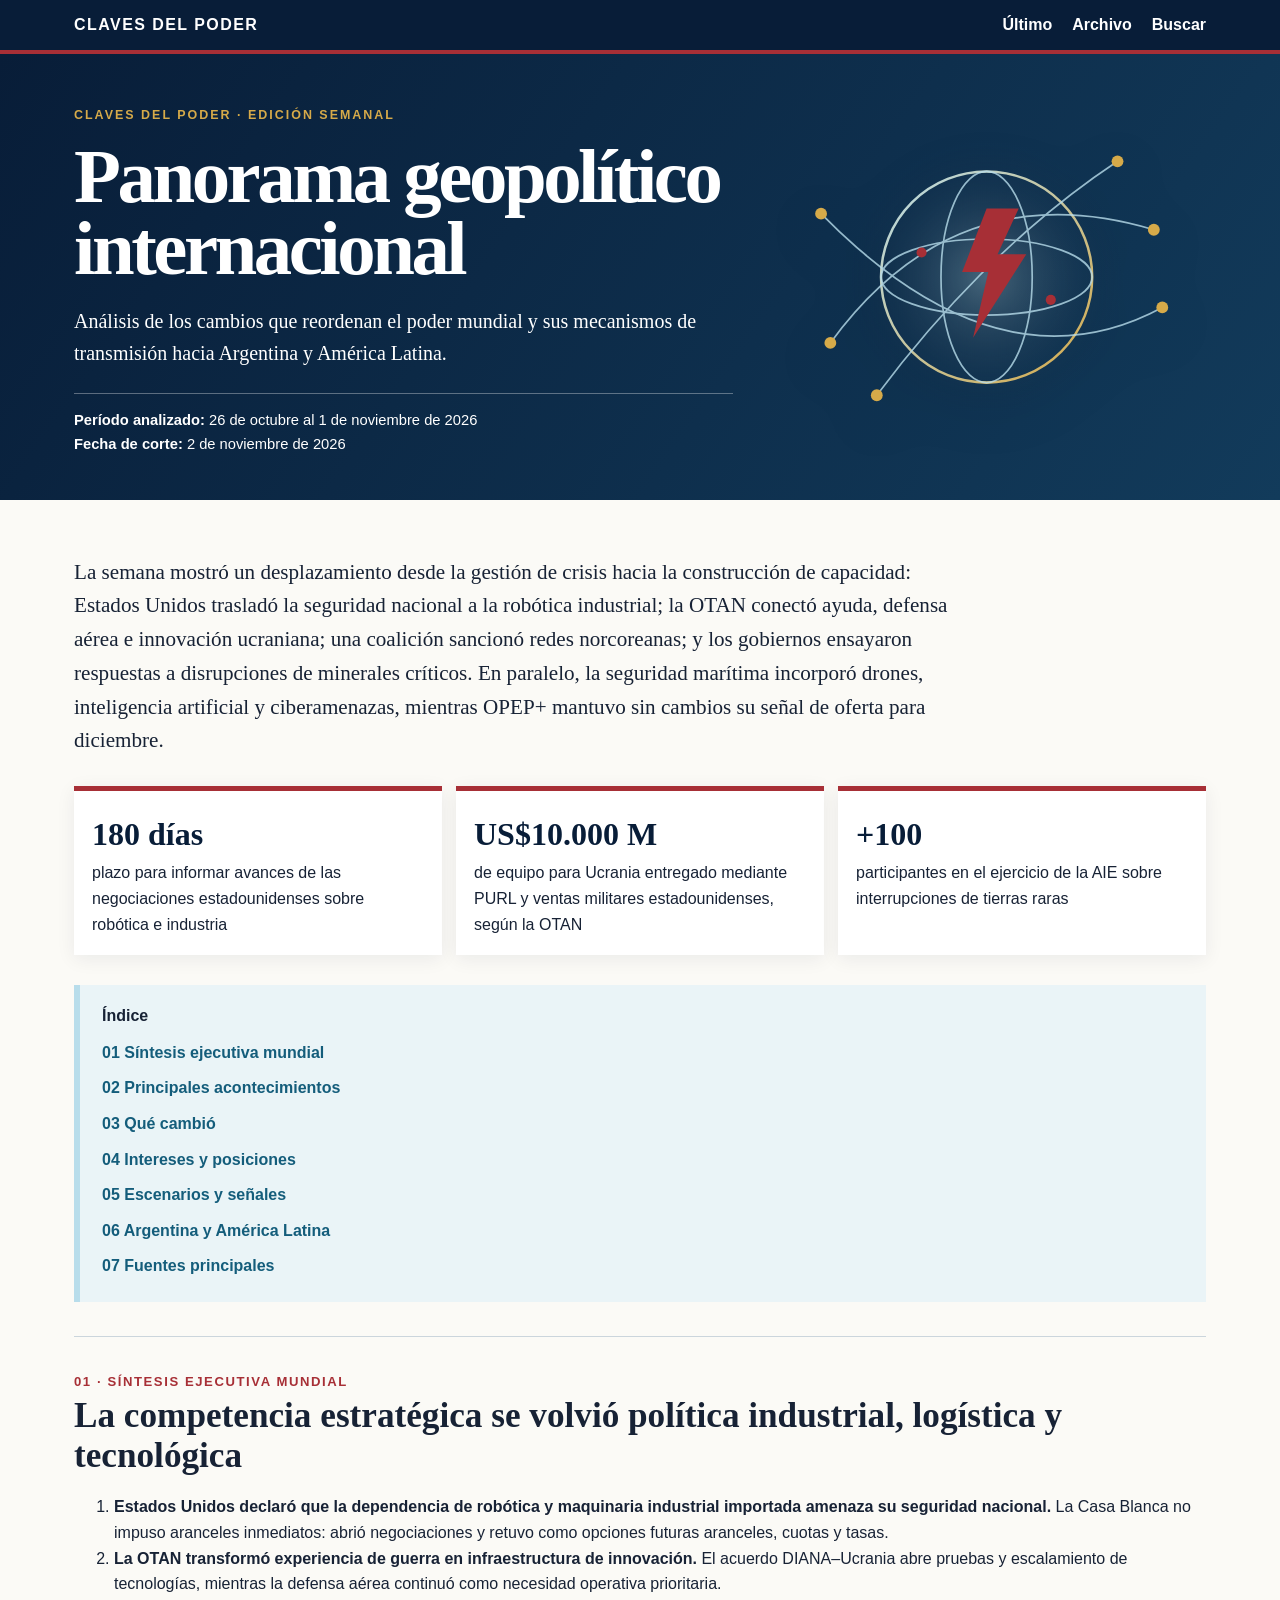
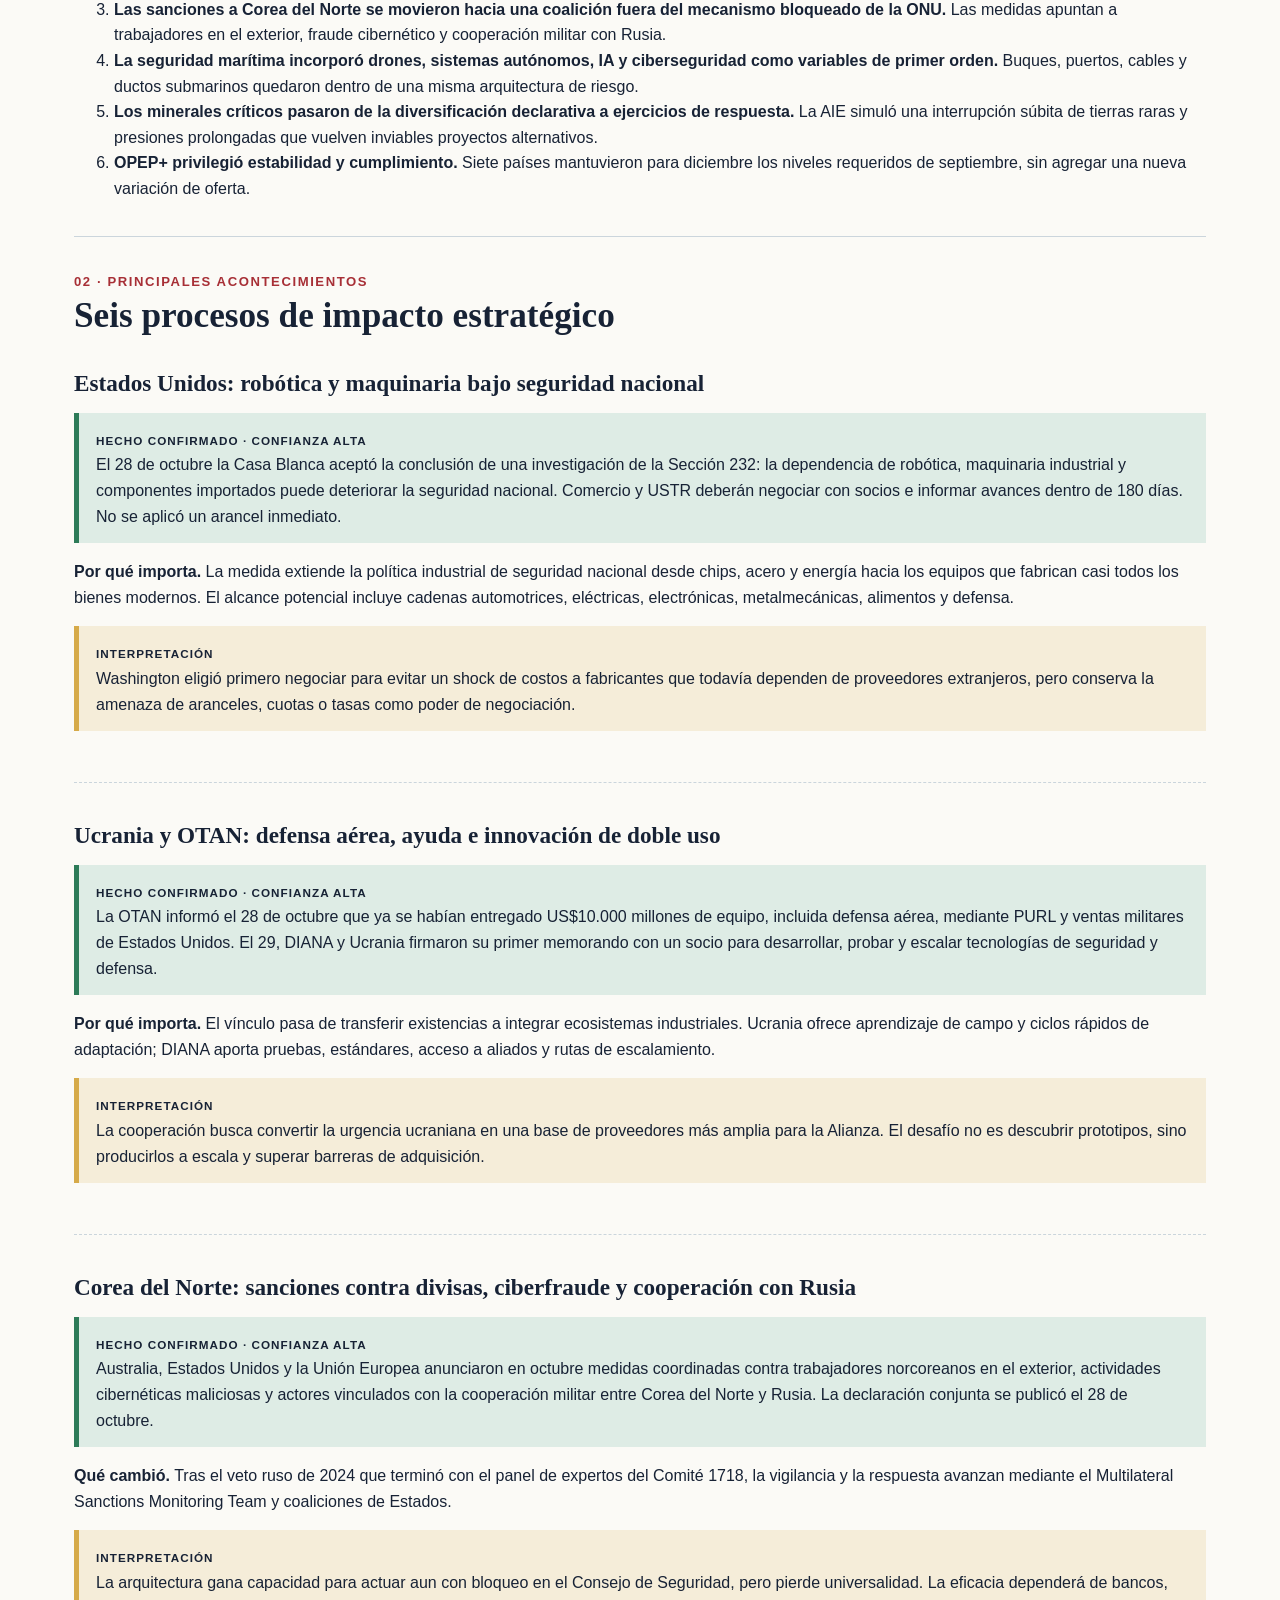
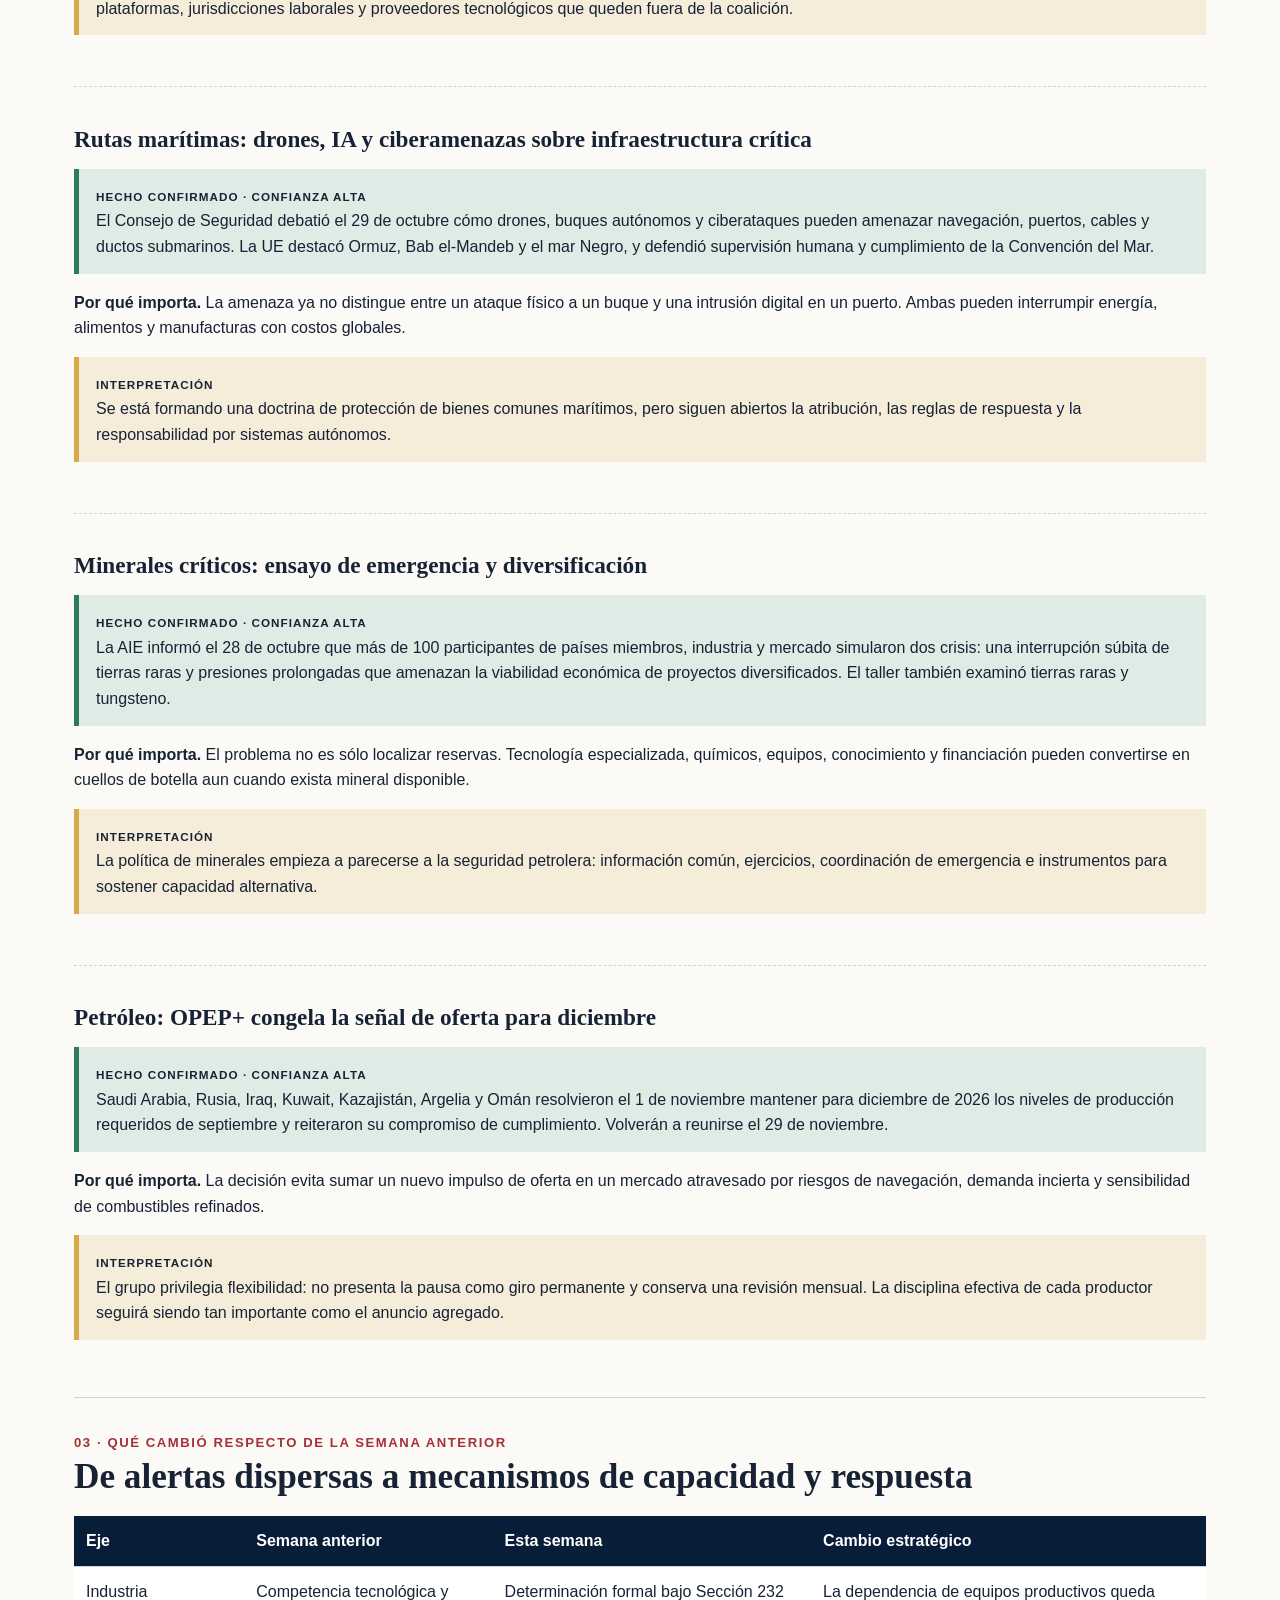
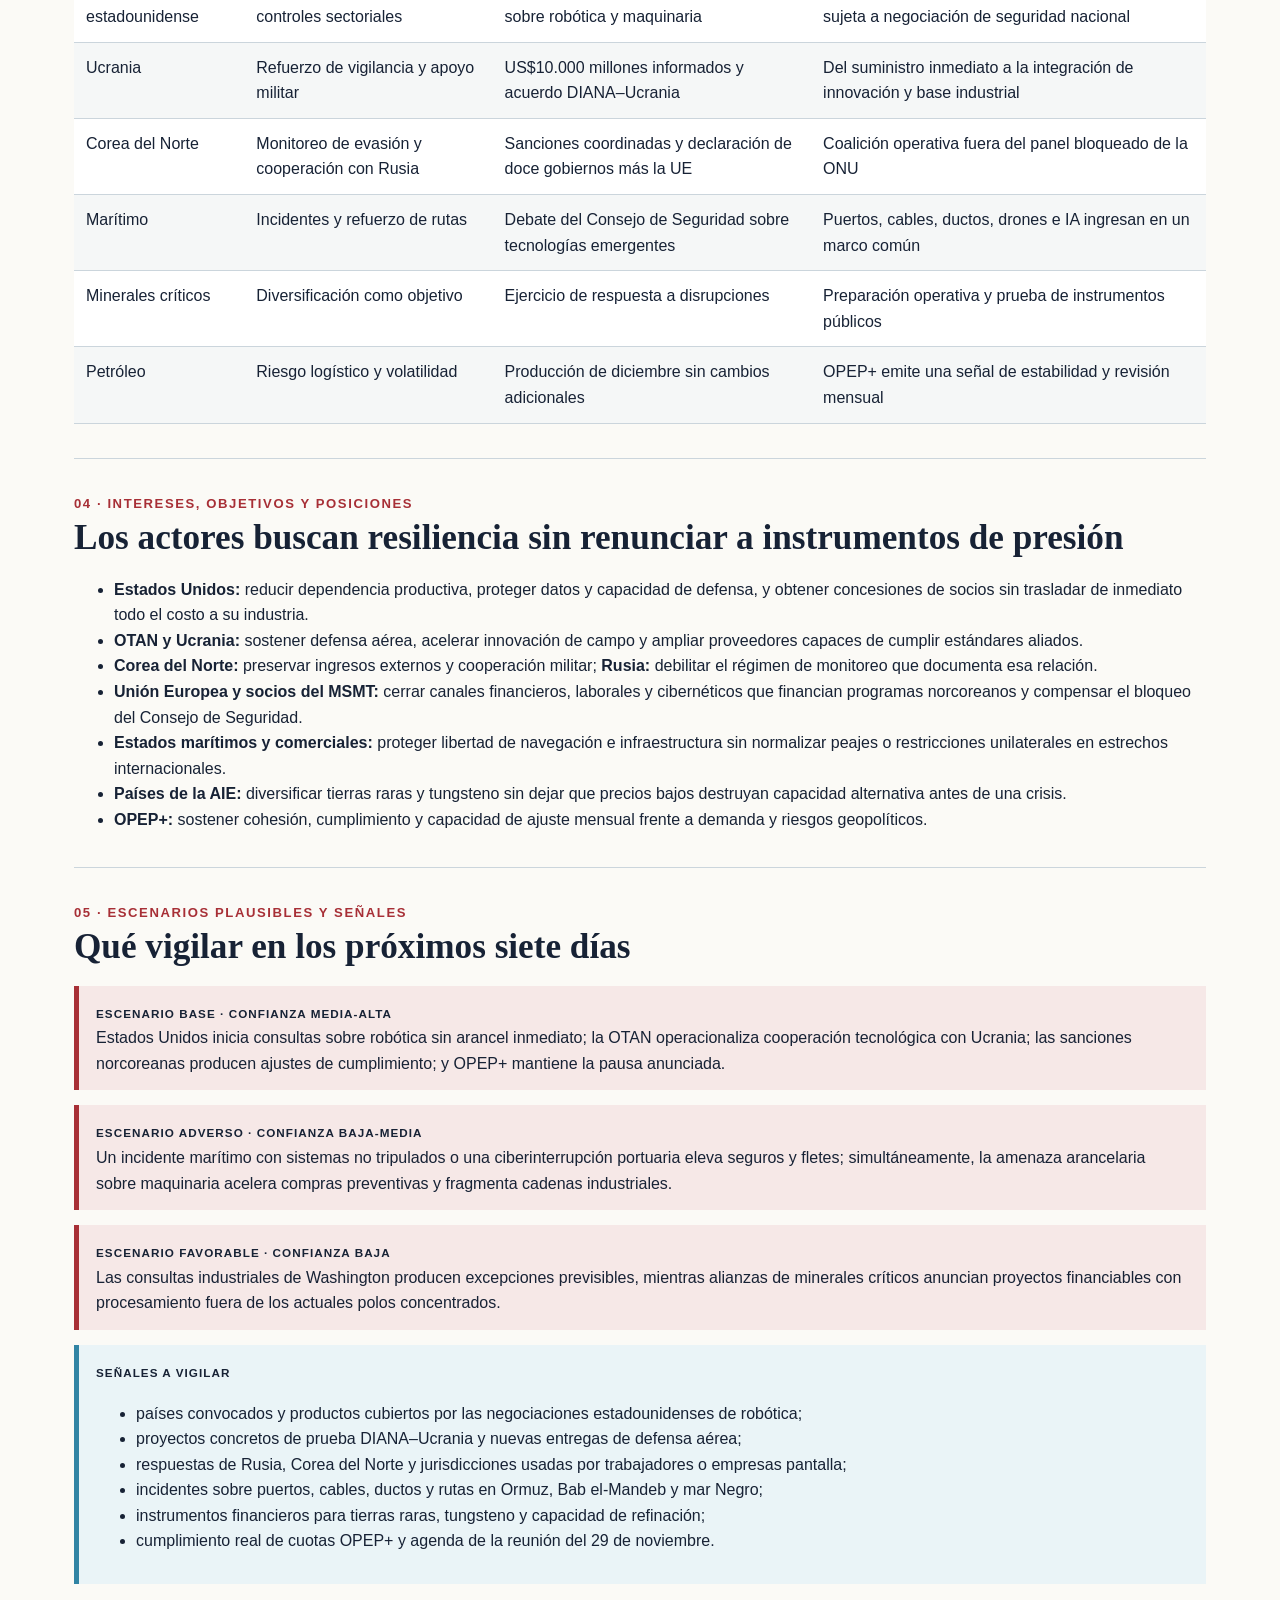
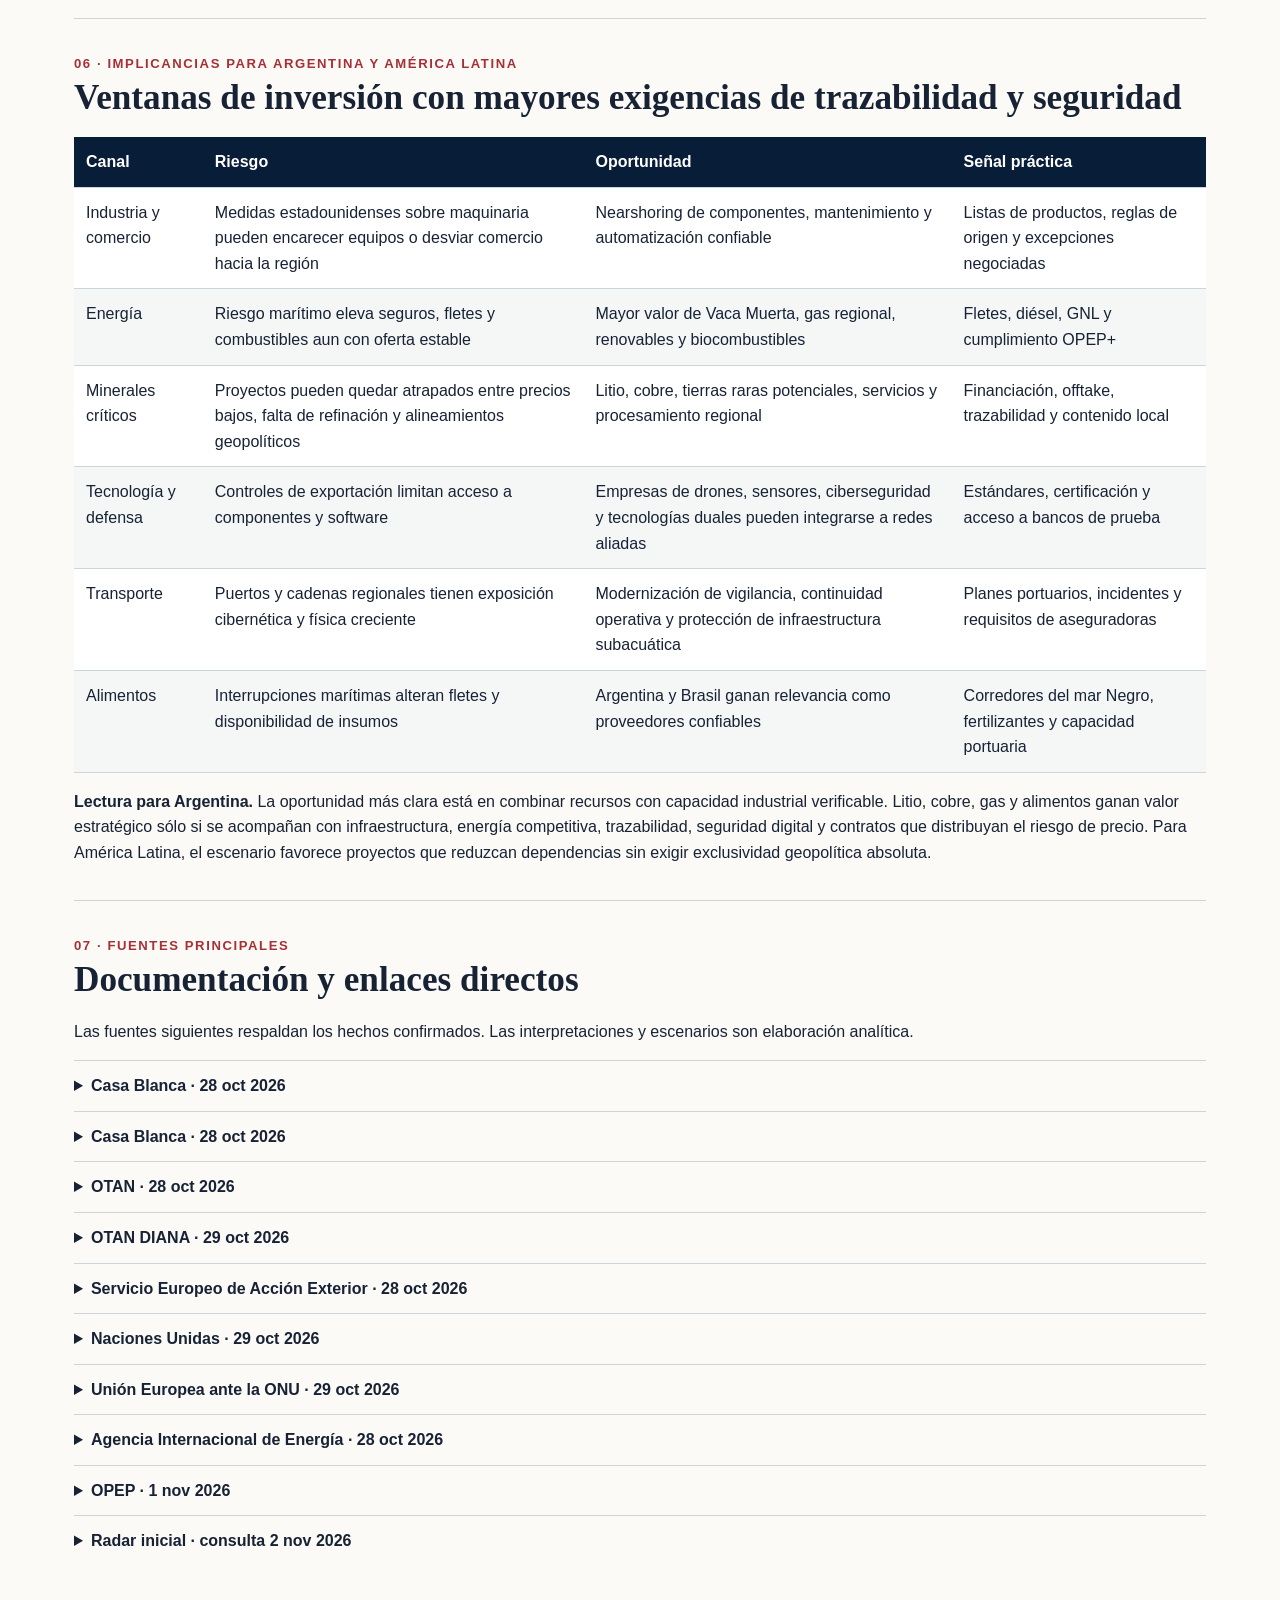
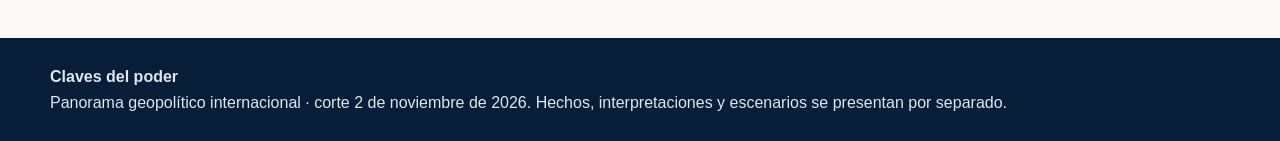
==== commit b680a9aa: "Actualiza último panorama semanal 2026-11-02" ====
--- a/panorama-semanal/index.html
+++ b/panorama-semanal/index.html
@@ -1,25 +1,101 @@
-<!doctype html><html lang="es"><head><meta charset="utf-8"><meta name="viewport" content="width=device-width,initial-scale=1">
-<meta name="description" content="Panorama geopolítico internacional del 19 al 25 de octubre de 2026."><title>Panorama geopolítico internacional | 26-10-2026</title>
-<style>
-:root{--navy:#0b1f3a;--red:#a93135;--sky:#b9ddeb;--gold:#d7aa45;--paper:#fbfaf6;--ink:#152033;--muted:#617080;--line:#ccd5dc;--pale:#eaf3f7;--rose:#f5e8e7;--sand:#f4ecd8;--green:#dcebe4;--max:1180px}*{box-sizing:border-box}html{scroll-behavior:smooth}body{margin:0;background:var(--paper);color:var(--ink);font-family:Arial,Helvetica,sans-serif;line-height:1.58}a{color:#145b7a;text-underline-offset:3px}.portal{background:#081b33;color:#fff;border-bottom:4px solid var(--red)}.portal-inner{max-width:var(--max);margin:auto;padding:12px 24px;display:flex;justify-content:space-between;align-items:center;gap:18px}.brand{font-weight:800;letter-spacing:.04em;color:white;text-decoration:none}nav a{color:white;margin-left:20px;font-weight:700;text-decoration:none}.hero{background:linear-gradient(120deg,var(--navy),#123b5a);color:white}.hero-grid{max-width:var(--max);margin:auto;padding:54px 24px 44px;display:grid;grid-template-columns:1.25fr .75fr;gap:34px;align-items:center}.eyebrow{color:var(--gold);font-size:.78rem;font-weight:800;letter-spacing:.16em;text-transform:uppercase}h1{font-family:Georgia,serif;font-size:clamp(2.5rem,6vw,5.6rem);line-height:.94;margin:.2em 0}.dek{font-family:Georgia,serif;font-size:1.25rem;max-width:800px}.meta{border-top:1px solid #ffffff55;margin-top:24px;padding-top:15px;font-size:.9rem}svg{max-width:100%;height:auto}main{max-width:var(--max);margin:auto;padding:34px 24px 70px}.lead{font-family:Georgia,serif;font-size:1.3rem;max-width:880px}.kpis{display:grid;grid-template-columns:repeat(3,1fr);gap:14px;margin:28px 0}.kpi{border-top:5px solid var(--red);background:white;padding:18px;box-shadow:0 4px 18px #13223812}.kpi b{font-family:Georgia,serif;font-size:2rem;display:block}.toc{background:var(--pale);border-left:6px solid var(--sky);padding:18px 22px;margin:30px 0}.toc a{display:block;padding:5px 0;font-weight:700;text-decoration:none}section.report{padding-top:34px;border-top:1px solid var(--line);margin-top:34px}h2{font-family:Georgia,serif;font-size:2.15rem;margin:.1em 0 .5em}h3{font-family:Georgia,serif;font-size:1.4rem;margin:1.4em 0 .35em}.num{color:var(--red);font:800 .85rem Arial;letter-spacing:.1em}.callout{padding:14px 17px;margin:15px 0;border-left:5px solid}.fact{background:var(--green);border-color:#2d7b58}.interpretation{background:var(--sand);border-color:var(--gold)}.scenario{background:var(--rose);border-color:var(--red)}.watch{background:var(--pale);border-color:#3184a4}.label{font-weight:800;text-transform:uppercase;font-size:.75rem;letter-spacing:.08em}.table-wrap{overflow-x:auto}table{border-collapse:collapse;width:100%;min-width:720px;background:white}th,td{border-bottom:1px solid var(--line);padding:12px;text-align:left;vertical-align:top}th{background:var(--navy);color:white}details{border-top:1px solid var(--line);padding:12px 0}summary{cursor:pointer;font-weight:800}.source-list li{margin:.7em 0}footer{background:#081b33;color:#dce8ef;padding:24px}footer div{max-width:var(--max);margin:auto}@media(max-width:760px){.portal-inner{align-items:flex-start;flex-direction:column}nav a{margin:0 15px 0 0}.hero-grid{grid-template-columns:1fr;padding-top:38px}.hero-art{order:-1}.kpis{grid-template-columns:1fr}h1{font-size:3rem}main{padding:25px 17px 55px}}@media print{.portal{display:none}body{background:white}.hero{background:white;color:black;border-top:8px solid var(--navy)}.eyebrow{color:var(--red)}a{color:black;text-decoration:none}section.report{break-inside:avoid}}
-</style></head><body>
-<header class="portal"><div class="portal-inner"><a class="brand" href="/geopolitica-internacional/panorama-semanal/">CLAVES DEL PODER</a><nav aria-label="Principal"><a href="/geopolitica-internacional/panorama-semanal/">Último</a><a href="/geopolitica-internacional/panorama-semanal/archivo/">Archivo</a><a href="/geopolitica-internacional/panorama-semanal/buscar/">Buscar</a></nav></div></header>
-<div class="hero"><div class="hero-grid"><div><div class="eyebrow">Claves del poder · Edición semanal</div><h1>Panorama geopolítico internacional</h1><p class="dek">Análisis de los cambios que reordenan el poder mundial y sus mecanismos de transmisión hacia Argentina y América Latina.</p><div class="meta"><b>Período analizado:</b> 19 al 25 de octubre de 2026<br><b>Fecha de corte:</b> 26 de octubre de 2026</div></div>
-<div class="hero-art"><svg viewBox="0 0 520 360" role="img" aria-label="Redes mundiales, rutas marítimas, energía y tecnología"><defs><linearGradient id="g" x1="0" y1="0" x2="1" y2="1"><stop stop-color="#b9ddeb"/><stop offset="1" stop-color="#d7aa45"/></linearGradient></defs><circle cx="250" cy="175" r="125" fill="none" stroke="url(#g)" stroke-width="3"/><g fill="none" stroke="#b9ddeb" stroke-width="2" opacity=".8"><path d="M60 240 Q230 80 460 130"/><path d="M80 105 Q275 300 470 215"/><path d="M130 310 Q270 150 410 50"/></g><g fill="#d7aa45"><circle cx="60" cy="240" r="7"/><circle cx="460" cy="130" r="7"/><circle cx="80" cy="105" r="7"/><circle cx="470" cy="215" r="7"/><circle cx="130" cy="310" r="7"/><circle cx="410" cy="50" r="7"/></g><path d="M250 104l-28 70h30l-18 72 62-92h-34l25-50z" fill="#a93135"/></svg></div></div></div>
-<main><p class="lead">La semana convirtió la seguridad de las rutas marítimas y de la infraestructura digital en variables económicas inmediatas. El mar Negro y Ormuz concentraron riesgos sobre transporte, seguros y energía; al mismo tiempo, la diplomacia sobre Ucrania volvió a moverse sin reducir la violencia. En América Latina, la ajustada reelección de Lula redefine la relación de Brasil con Estados Unidos, China y sus vecinos.</p>
-<div class="kpis"><div class="kpi"><b>2</b>incidentes confirmados por la OMI en Ormuz el 19 y 20 de octubre</div><div class="kpi"><b>≈52%</b>de los votos válidos para Lula en la segunda vuelta brasileña</div><div class="kpi"><b>2 CVE</b>críticas de PHP con riesgo de ejecución remota y parche urgente</div></div>
-<div class="toc"><strong>Índice</strong><a href="#s1">01 Síntesis ejecutiva mundial</a><a href="#s2">02 Principales acontecimientos</a><a href="#s3">03 Qué cambió</a><a href="#s4">04 Intereses y posiciones</a><a href="#s5">05 Escenarios y señales</a><a href="#s6">06 Argentina y América Latina</a><a href="#s7">07 Fuentes principales</a></div>
-<section class="report" id="s1"><div class="num">01 · SÍNTESIS EJECUTIVA MUNDIAL</div><h2>La infraestructura pasó al centro de la competencia estratégica</h2><ol><li><b>El mar Negro dejó de ser sólo un teatro militar:</b> los ataques a buques comerciales forzaron un refuerzo aliado de vigilancia y elevaron el riesgo para corredores ucranianos, puertos, aseguradoras y exportadores de granos.</li><li><b>La negociación sobre Ucrania recuperó movimiento, pero no produjo un cese general:</b> Oslo abrió una nueva secuencia diplomática mientras continuaron los ataques y la presión sobre infraestructura energética.</li><li><b>Ormuz siguió siendo el principal multiplicador de riesgo energético:</b> la OMI confirmó nuevos incidentes y mantuvo alertas para la navegación; la incertidumbre se transmite a fletes, seguros y destilados.</li><li><b>Europa buscó previsibilidad industrial:</b> el acuerdo provisional sobre la reserva de estabilidad del ETS procura equilibrar liquidez del carbono y competitividad, sin abandonar la señal de descarbonización.</li><li><b>La seguridad digital mostró alcance sistémico:</b> vulnerabilidades críticas de PHP obligaron a parches inmediatos en una tecnología ampliamente usada por sitios y servicios.</li><li><b>Brasil dio continuidad presidencial con mayor fricción interna:</b> la reelección ajustada de Lula preserva líneas de política exterior y transición energética, pero la polarización eleva la incertidumbre legislativa y regulatoria.</li></ol></section>
-<section class="report" id="s2"><div class="num">02 · PRINCIPALES ACONTECIMIENTOS</div><h2>Seis procesos de impacto estratégico</h2>
-<h3>Mar Negro: defensa de la navegación y riesgo cerealero</h3><div class="callout fact"><span class="label">Hecho confirmado · confianza alta</span><br>El 20 de octubre la OTAN anunció más aeronaves de patrulla marítima, radares, drones y apoyo forense tras ataques contra navegación comercial cerca de Rumania y Bulgaria. El 23, funcionarios aliados reafirmaron en Ucrania el apoyo militar, incluida la defensa aérea.</div><p><b>Por qué importa.</b> Aumenta la militarización defensiva del corredor sin eliminar el riesgo de error de atribución o escalada. El canal comercial del mar Negro afecta granos, fertilizantes y primas de seguro.</p><div class="callout interpretation"><span class="label">Interpretación</span><br>La Alianza intenta elevar vigilancia y disuasión sin declarar responsable a un Estado antes de cerrar la atribución. Esa prudencia limita la escalada jurídica, pero no reduce el costo comercial.</div>
-<h3>Ucrania: diplomacia reactivada, coerción intacta</h3><div class="callout fact"><span class="label">Hecho confirmado · confianza media-alta</span><br>Los contactos de Oslo entre Ucrania, Estados Unidos y socios europeos discutieron alto el fuego, energía, garantías, territorio, sanciones y reconstrucción. Persistieron ataques sobre infraestructura y se anunció una nueva instancia trilateral para noviembre.</div><div class="callout scenario"><span class="label">Escenario</span><br>Es más probable un acuerdo parcial —protección de infraestructura, corredores o intercambio humanitario— que un arreglo territorial integral. La secuencia dependerá de presión estadounidense, respaldo europeo y capacidad rusa de sostener operaciones.</div>
-<h3>Ormuz y golfo de Omán: riesgo físico sobre la energía</h3><div class="callout fact"><span class="label">Hecho confirmado · confianza alta</span><br>La OMI registró daños al buque CHLOE el 19 de octubre y un segundo ataque al AL DASMA el día 20. La organización mantiene información especial para navegación y tripulaciones en la región.</div><p><b>Qué cambió.</b> El riesgo dejó de ser sólo una amenaza latente y volvió a materializarse en incidentes individuales. Aun sin cierre total del estrecho, cada ataque refuerza primas de guerra, desvíos y cautela de armadores.</p><div class="callout interpretation"><span class="label">Interpretación</span><br>La previsión de menor demanda petrolera de la AIE amortigua el precio del crudo, pero no neutraliza cuellos de botella en diésel, seguros y logística. Oferta abundante y riesgo de ruta pueden coexistir.</div>
-<h3>Europa: carbono, industria y seguridad energética</h3><div class="callout fact"><span class="label">Hecho confirmado · confianza alta</span><br>Consejo y Parlamento alcanzaron un acuerdo provisional para ajustar la invalidación de permisos en la reserva de estabilidad del ETS, con el objetivo declarado de mejorar liquidez y previsibilidad protegiendo competitividad.</div><p><b>Por qué importa.</b> El precio del carbono condiciona electricidad, acero, cemento y el futuro mecanismo de ajuste en frontera. La decisión busca evitar que volatilidad y escasez regulatoria agraven la presión energética.</p>
-<h3>Tecnología y ciberseguridad: vulnerabilidad transversal</h3><div class="callout fact"><span class="label">Hecho confirmado · confianza alta</span><br>PHP publicó versiones de seguridad por CVE-2026-109618 y CVE-2026-109619, ambas capaces de habilitar ejecución remota no autenticada. CISA recomendó parcheo inmediato y señaló que no existen mitigaciones completas.</div><p><b>Por qué importa.</b> La exposición no se limita a gobiernos: alcanza portales, proveedores, comercio y servicios públicos. El riesgo geopolítico reside en la posibilidad de explotación masiva, espionaje o interrupción de infraestructura digital.</p>
-<h3>Brasil: continuidad externa, polarización doméstica</h3><div class="callout fact"><span class="label">Hecho confirmado · confianza alta</span><br>El TSE confirmó la reelección de Luiz Inácio Lula da Silva en la segunda vuelta del 25 de octubre, con casi 52% de los votos válidos.</div><div class="callout interpretation"><span class="label">Interpretación</span><br>La continuidad favorece BRICS, autonomía estratégica, vínculo con China y agenda amazónica. El margen estrecho y la oposición legislativa reducen la capacidad de convertir esa orientación en reformas rápidas.</div></section>
-<section class="report" id="s3"><div class="num">03 · QUÉ CAMBIÓ RESPECTO DE LA SEMANA ANTERIOR</div><h2>De la presión de precios a la protección de nodos críticos</h2><div class="table-wrap"><table><thead><tr><th>Eje</th><th>Semana anterior</th><th>Esta semana</th><th>Cambio estratégico</th></tr></thead><tbody><tr><td>Mar Negro</td><td>Ataques y consultas aliadas</td><td>Refuerzo concreto de vigilancia OTAN</td><td>Respuesta operacional, todavía sin atribución pública</td></tr><tr><td>Ucrania</td><td>Fragilidad del alto el fuego energético</td><td>Nueva ronda diplomática multiactor</td><td>Más negociación, sin reducción verificable de coerción</td></tr><tr><td>Ormuz</td><td>Riesgo persistente y energía cara</td><td>Dos incidentes confirmados</td><td>Renovación del riesgo físico y asegurador</td></tr><tr><td>UE</td><td>Debate sobre competitividad y energía</td><td>Acuerdo provisional sobre ETS-MSR</td><td>Primer ajuste regulatorio concreto</td></tr><tr><td>Ciberseguridad</td><td>Riesgo difuso</td><td>Dos fallas críticas con parche urgente</td><td>Prioridad operativa inmediata</td></tr><tr><td>Brasil</td><td>Competencia electoral abierta</td><td>Reelección ajustada de Lula</td><td>Continuidad de política exterior con polarización</td></tr></tbody></table></div></section>
-<section class="report" id="s4"><div class="num">04 · INTERESES, OBJETIVOS Y POSICIONES</div><h2>Actores que buscan reducir costos sin ceder influencia</h2><ul><li><b>OTAN:</b> proteger territorio aliado y navegación, reforzar Ucrania y evitar una atribución precipitada que obligue a escalar.</li><li><b>Rusia:</b> preservar presión militar y capacidad de negociación; rechaza fórmulas que consoliden garantías occidentales para Ucrania.</li><li><b>Ucrania:</b> asegurar defensa aérea, inteligencia y garantías vinculantes; evitar que territorio y sanciones se negocien sin su participación.</li><li><b>Estados Unidos:</b> mantener centralidad como mediador y condicionar apoyo, sanciones y acceso tecnológico a avances diplomáticos.</li><li><b>Irán y Estados del Golfo:</b> conservar capacidad de disuasión sin asumir el costo de un cierre total de Ormuz.</li><li><b>Unión Europea:</b> sostener a Ucrania, reducir vulnerabilidad energética y defender industria mediante reglas de carbono más previsibles.</li><li><b>Brasil:</b> preservar autonomía, liderazgo regional, relación con China y acceso a capital occidental para energía y minerales.</li></ul></section>
-<section class="report" id="s5"><div class="num">05 · ESCENARIOS PLAUSIBLES Y SEÑALES</div><h2>Qué vigilar en los próximos siete días</h2><div class="callout scenario"><span class="label">Escenario base · confianza media</span><br>Negociaciones sobre Ucrania continúan sin acuerdo integral; la OTAN mantiene vigilancia reforzada y Ormuz opera con incidentes intermitentes, sin bloqueo completo.</div><div class="callout scenario"><span class="label">Escenario adverso · confianza baja-media</span><br>Un ataque con atribución clara contra un buque o infraestructura aliada eleva la respuesta militar, los seguros y los precios de combustibles líquidos.</div><div class="callout scenario"><span class="label">Escenario favorable · confianza baja</span><br>Acuerdos parciales sobre infraestructura energética, navegación y corredores reducen temporalmente primas de riesgo.</div><div class="callout watch"><span class="label">Señales a vigilar</span><ul><li>atribución forense y reglas de protección en el mar Negro;</li><li>contenido y participantes de la reunión anunciada para noviembre;</li><li>nuevos incidentes OMI, desvíos y primas de seguro en Ormuz;</li><li>confirmación formal del acuerdo ETS y reacción industrial;</li><li>explotación activa de las fallas PHP y ritmo de actualización;</li><li>transición política brasileña, coaliciones legislativas y reacción de socios externos.</li></ul></div></section>
-<section class="report" id="s6"><div class="num">06 · IMPLICANCIAS PARA ARGENTINA Y AMÉRICA LATINA</div><h2>Riesgos logísticos, oportunidades energéticas y nuevo equilibrio regional</h2><div class="table-wrap"><table><thead><tr><th>Canal</th><th>Riesgo</th><th>Oportunidad</th><th>Señal práctica</th></tr></thead><tbody><tr><td>Energía</td><td>Ormuz encarece fletes, diésel y GNL aun con demanda global débil</td><td>Mayor valor estratégico de Vaca Muerta, GNL y biocombustibles</td><td>Spreads de destilados, seguros y disponibilidad de buques</td></tr><tr><td>Alimentos</td><td>Inseguridad del mar Negro altera referencias y logística</td><td>Demanda de proveedores confiables de granos y aceites</td><td>Fletes, primas portuarias y compras de importadores</td></tr><tr><td>Minerales críticos</td><td>Controles tecnológicos y rivalidad aumentan condicionalidad</td><td>Litio, cobre y servicios de trazabilidad regionales</td><td>Cláusulas de origen, financiamiento y procesamiento local</td></tr><tr><td>Industria y carbono</td><td>ETS y CBAM elevan exigencias de medición</td><td>Electricidad renovable y certificación de huella</td><td>Reglas europeas y demanda de datos verificables</td></tr><tr><td>Ciberseguridad</td><td>Portales públicos y empresas con PHP desactualizado</td><td>Servicios urgentes de inventario, parcheo y continuidad</td><td>Versiones expuestas y evidencia de explotación</td></tr><tr><td>Política regional</td><td>Polarización brasileña puede frenar coordinación</td><td>Continuidad de integración energética y climática</td><td>Coaliciones en Congreso y agenda bilateral Brasil-Argentina</td></tr></tbody></table></div><p><b>Lectura para Argentina.</b> La combinación más relevante no es un único precio internacional, sino la interacción entre energía, transporte, seguro y regulación de carbono. Para exportadores y proyectos energéticos argentinos, la ventaja potencial depende de confiabilidad logística, financiamiento y capacidad de demostrar huella y trazabilidad.</p></section>
-<section class="report" id="s7"><div class="num">07 · FUENTES PRINCIPALES</div><h2>Documentación y enlaces directos</h2><p>Las fuentes siguientes respaldan los hechos confirmados. Las interpretaciones y escenarios son elaboración analítica.</p><div class="source-list"><details><summary>OTAN · 23 oct 2026</summary><p>Funcionarios de la OTAN visitan Ucrania y confirman apoyo mediante PURL y CAP.</p><p><a href="https://www.nato.int/en/news-and-events/articles/news/2026/10/23/nato-officials-visit-ukraine">https://www.nato.int/en/news-and-events/articles/news/2026/10/23/nato-officials-visit-ukraine</a></p></details><details><summary>Reuters · 20 oct 2026</summary><p>Refuerzo aliado de vigilancia marítima, radares y drones en el mar Negro tras ataques a buques.</p><p><a href="https://www.reuters.com/business/aerospace-defense/nato-send-planes-drones-black-sea-after-attacks-shipping-2026-10-20/">https://www.reuters.com/business/aerospace-defense/nato-send-planes-drones-black-sea-after-attacks-shipping-2026-10-20/</a></p></details><details><summary>OMI · actualizado 22 oct 2026</summary><p>Registro de incidentes confirmados en Ormuz y el golfo de Omán.</p><p><a href="https://www.imo.org/en/mediacentre/hottopics/pages/middle-east-highlighted-incidents.aspx">https://www.imo.org/en/mediacentre/hottopics/pages/middle-east-highlighted-incidents.aspx</a></p></details><details><summary>AIE · octubre 2026</summary><p>Oil Market Report: caída interanual prevista de la demanda mundial y tensión en comercio de destilados.</p><p><a href="https://www.iea.org/reports/oil-market-report-october-2026">https://www.iea.org/reports/oil-market-report-october-2026</a></p></details><details><summary>Consejo de la UE · 21 oct 2026</summary><p>Acuerdo provisional sobre la reserva de estabilidad del ETS.</p><p><a href="https://www.consilium.europa.eu/en/press/press-releases/2026/10/21/ets-market-stability-reserve-council-and-parliament-reach-provisional-agreement-on-targeted-amendment/">https://www.consilium.europa.eu/en/press/press-releases/2026/10/21/ets-market-stability-reserve-council-and-parliament-reach-provisional-agreement-on-targeted-amendment/</a></p></details><details><summary>MOFCOM China · 19 oct 2026</summary><p>Ajuste de controles de exportación sobre artículos vinculados con drones.</p><p><a href="https://exportcontrol.mofcom.gov.cn/h5/index.shtml">https://exportcontrol.mofcom.gov.cn/h5/index.shtml</a></p></details><details><summary>PHP · 21 oct 2026</summary><p>Versiones de seguridad para dos vulnerabilidades críticas de ejecución remota.</p><p><a href="https://www.php.net/archive/2026.php">https://www.php.net/archive/2026.php</a></p></details><details><summary>CISA · 21 oct 2026</summary><p>Alerta de parcheo inmediato para vulnerabilidades críticas de PHP.</p><p><a href="https://www.cisa.gov/news-events/alerts/2026/10/21/critical-vulnerabilities-php-require-immediate-patching">https://www.cisa.gov/news-events/alerts/2026/10/21/critical-vulnerabilities-php-require-immediate-patching</a></p></details><details><summary>TSE Brasil · 25 oct 2026</summary><p>Resultados oficiales de la segunda vuelta presidencial.</p><p><a href="https://www.tse.jus.br/eleicoes/eleicoes-2026-content/divulgacao-dos-resultados-das-eleicoes-2026">https://www.tse.jus.br/eleicoes/eleicoes-2026-content/divulgacao-dos-resultados-das-eleicoes-2026</a></p></details><details><summary>Cámara de Diputados de Brasil · 25 oct 2026</summary><p>Lula reelegido con casi 52% de los votos válidos.</p><p><a href="https://www.camara.leg.br/noticias/1313705-lula-e-reeleito-presidente-com-quase-52-dos-votos-validos-no-2o-turno">https://www.camara.leg.br/noticias/1313705-lula-e-reeleito-presidente-com-quase-52-dos-votos-validos-no-2o-turno</a></p></details></div></section></main>
-<footer><div><b>Claves del poder</b><br>Panorama geopolítico internacional · corte 26 de octubre de 2026. Hechos, interpretaciones y escenarios se presentan por separado.</div></footer></body></html>+<!doctype html>
+<html lang="es">
+<head>
+  <meta charset="utf-8">
+  <meta name="viewport" content="width=device-width,initial-scale=1">
+  <meta name="description" content="Panorama geopolítico internacional del 26 de octubre al 1 de noviembre de 2026.">
+  <title>Panorama geopolítico internacional | 02-11-2026</title>
+  <style>
+    :root{--navy:#081d38;--navy2:#123b5b;--red:#a72f36;--sky:#b8ddeb;--gold:#d6aa49;--paper:#fbfaf6;--ink:#172235;--muted:#617080;--line:#cbd5dc;--pale:#eaf4f7;--rose:#f6e8e7;--sand:#f5edd9;--green:#deece5;--max:1180px}
+    *{box-sizing:border-box}html{scroll-behavior:smooth}body{margin:0;background:var(--paper);color:var(--ink);font-family:Arial,Helvetica,sans-serif;line-height:1.6}a{color:#145d7b;text-underline-offset:3px;overflow-wrap:anywhere}a:hover{color:var(--red)}
+    .portal{background:var(--navy);color:#fff;border-bottom:4px solid var(--red)}.portal-inner{max-width:var(--max);margin:auto;padding:12px 24px;display:flex;justify-content:space-between;align-items:center;gap:18px}.brand{font-weight:900;letter-spacing:.09em;color:#fff;text-decoration:none;text-transform:uppercase}.menu{display:flex;gap:20px}.menu a{color:#fff;font-weight:800;text-decoration:none}
+    .hero{background:linear-gradient(125deg,var(--navy),var(--navy2));color:#fff}.hero-grid{max-width:var(--max);margin:auto;padding:52px 24px 44px;display:grid;grid-template-columns:1.2fr .8fr;gap:34px;align-items:center}.eyebrow{color:var(--gold);font-size:.78rem;font-weight:900;letter-spacing:.16em;text-transform:uppercase}h1{font-family:Georgia,"Times New Roman",serif;font-size:clamp(2.6rem,6vw,5.7rem);line-height:.94;letter-spacing:-.045em;margin:.2em 0}.dek{font-family:Georgia,"Times New Roman",serif;font-size:1.25rem;max-width:800px}.meta{border-top:1px solid #ffffff55;margin-top:24px;padding-top:15px;font-size:.92rem}.hero-art svg{max-width:100%;height:auto;filter:drop-shadow(0 16px 25px #0004)}
+    main{max-width:var(--max);margin:auto;padding:34px 24px 72px}.lead{font-family:Georgia,"Times New Roman",serif;font-size:1.32rem;max-width:900px}.kpis{display:grid;grid-template-columns:repeat(3,1fr);gap:14px;margin:28px 0}.kpi{border-top:5px solid var(--red);background:#fff;padding:18px;box-shadow:0 4px 18px #13223812}.kpi b{font-family:Georgia,"Times New Roman",serif;font-size:2rem;display:block;color:var(--navy)}
+    .toc{background:var(--pale);border-left:6px solid var(--sky);padding:18px 22px;margin:30px 0}.toc strong{display:block;margin-bottom:6px}.toc a{display:block;padding:5px 0;font-weight:800;text-decoration:none}
+    section.report{padding-top:34px;border-top:1px solid var(--line);margin-top:34px}h2{font-family:Georgia,"Times New Roman",serif;font-size:2.2rem;line-height:1.12;margin:.12em 0 .55em}h3{font-family:Georgia,"Times New Roman",serif;font-size:1.45rem;line-height:1.2;margin:1.5em 0 .4em}.num{color:var(--red);font-size:.82rem;font-weight:900;letter-spacing:.12em}.process{padding-bottom:8px}.process + .process{border-top:1px dashed var(--line);margin-top:28px;padding-top:4px}
+    .callout{padding:14px 17px;margin:15px 0;border-left:5px solid}.fact{background:var(--green);border-color:#2d7b58}.interpretation{background:var(--sand);border-color:var(--gold)}.scenario{background:var(--rose);border-color:var(--red)}.watch{background:var(--pale);border-color:#3184a4}.label{font-weight:900;text-transform:uppercase;font-size:.73rem;letter-spacing:.09em}
+    .table-wrap{overflow-x:auto;-webkit-overflow-scrolling:touch}table{border-collapse:collapse;width:100%;min-width:760px;background:#fff}th,td{border-bottom:1px solid var(--line);padding:12px;text-align:left;vertical-align:top}th{background:var(--navy);color:#fff}tbody tr:nth-child(even){background:#f5f7f7}.confidence{white-space:nowrap;font-weight:800}
+    details{border-top:1px solid var(--line);padding:12px 0}summary{cursor:pointer;font-weight:900}.source-list li{margin:.7em 0}footer{background:var(--navy);color:#dce8ef;padding:26px}footer div{max-width:var(--max);margin:auto}
+    @media(max-width:760px){.portal-inner{align-items:flex-start;flex-direction:column}.menu{gap:15px;flex-wrap:wrap}.hero-grid{grid-template-columns:1fr;padding-top:38px}.hero-art{order:-1}.kpis{grid-template-columns:1fr}h1{font-size:3rem}main{padding:25px 17px 55px}.callout{padding:13px}.hero-art svg{max-height:240px}}
+    @media print{.portal{display:none}body{background:#fff}.hero{background:#fff;color:#000;border-top:8px solid var(--navy)}.eyebrow{color:var(--red)}.hero-art{display:none}a{color:#000;text-decoration:none}.kpi,.callout{box-shadow:none;break-inside:avoid}section.report{break-inside:auto}h2,h3{break-after:avoid}.table-wrap{overflow:visible}table{min-width:0;font-size:9pt}}
+  </style>
+</head>
+<body>
+  <header class="portal"><div class="portal-inner"><a class="brand" href="/geopolitica-internacional/panorama-semanal/">Claves del poder</a><nav class="menu" aria-label="Principal"><a href="/geopolitica-internacional/panorama-semanal/">Último</a><a href="/geopolitica-internacional/panorama-semanal/archivo/">Archivo</a><a href="/geopolitica-internacional/panorama-semanal/buscar/">Buscar</a></nav></div></header>
+  <div class="hero"><div class="hero-grid"><div><div class="eyebrow">Claves del poder · Edición semanal</div><h1>Panorama geopolítico internacional</h1><p class="dek">Análisis de los cambios que reordenan el poder mundial y sus mecanismos de transmisión hacia Argentina y América Latina.</p><div class="meta"><b>Período analizado:</b> 26 de octubre al 1 de noviembre de 2026<br><b>Fecha de corte:</b> 2 de noviembre de 2026</div></div>
+    <div class="hero-art"><svg viewBox="0 0 520 360" role="img" aria-label="Red mundial de rutas, energía, tecnología y defensa"><defs><linearGradient id="globe" x1="0" y1="0" x2="1" y2="1"><stop stop-color="#b8ddeb"/><stop offset="1" stop-color="#d6aa49"/></linearGradient><radialGradient id="halo"><stop stop-color="#b8ddeb" stop-opacity=".34"/><stop offset="1" stop-color="#081d38" stop-opacity="0"/></radialGradient></defs><circle cx="260" cy="180" r="162" fill="url(#halo)"/><circle cx="260" cy="180" r="125" fill="none" stroke="url(#globe)" stroke-width="3"/><g fill="none" stroke="#b8ddeb" stroke-width="2" opacity=".8"><ellipse cx="260" cy="180" rx="125" ry="45"/><ellipse cx="260" cy="180" rx="54" ry="125"/><path d="M75 258 Q224 54 458 124"/><path d="M64 105 Q275 320 468 216"/><path d="M130 320 Q260 146 415 43"/></g><g fill="#d6aa49"><circle cx="75" cy="258" r="7"/><circle cx="458" cy="124" r="7"/><circle cx="64" cy="105" r="7"/><circle cx="468" cy="216" r="7"/><circle cx="130" cy="320" r="7"/><circle cx="415" cy="43" r="7"/></g><g fill="#a72f36"><path d="M260 99l-29 75h31l-18 78 63-99h-34l25-54z"/><circle cx="183" cy="151" r="6"/><circle cx="336" cy="207" r="6"/></g></svg></div>
+  </div></div>
+  <main>
+    <p class="lead">La semana mostró un desplazamiento desde la gestión de crisis hacia la construcción de capacidad: Estados Unidos trasladó la seguridad nacional a la robótica industrial; la OTAN conectó ayuda, defensa aérea e innovación ucraniana; una coalición sancionó redes norcoreanas; y los gobiernos ensayaron respuestas a disrupciones de minerales críticos. En paralelo, la seguridad marítima incorporó drones, inteligencia artificial y ciberamenazas, mientras OPEP+ mantuvo sin cambios su señal de oferta para diciembre.</p>
+    <div class="kpis"><div class="kpi"><b>180 días</b>plazo para informar avances de las negociaciones estadounidenses sobre robótica e industria</div><div class="kpi"><b>US$10.000 M</b>de equipo para Ucrania entregado mediante PURL y ventas militares estadounidenses, según la OTAN</div><div class="kpi"><b>+100</b>participantes en el ejercicio de la AIE sobre interrupciones de tierras raras</div></div>
+    <div class="toc"><strong>Índice</strong><a href="#s1">01 Síntesis ejecutiva mundial</a><a href="#s2">02 Principales acontecimientos</a><a href="#s3">03 Qué cambió</a><a href="#s4">04 Intereses y posiciones</a><a href="#s5">05 Escenarios y señales</a><a href="#s6">06 Argentina y América Latina</a><a href="#s7">07 Fuentes principales</a></div>
+
+    <section class="report" id="s1"><div class="num">01 · SÍNTESIS EJECUTIVA MUNDIAL</div><h2>La competencia estratégica se volvió política industrial, logística y tecnológica</h2><ol>
+      <li><b>Estados Unidos declaró que la dependencia de robótica y maquinaria industrial importada amenaza su seguridad nacional.</b> La Casa Blanca no impuso aranceles inmediatos: abrió negociaciones y retuvo como opciones futuras aranceles, cuotas y tasas.</li>
+      <li><b>La OTAN transformó experiencia de guerra en infraestructura de innovación.</b> El acuerdo DIANA–Ucrania abre pruebas y escalamiento de tecnologías, mientras la defensa aérea continuó como necesidad operativa prioritaria.</li>
+      <li><b>Las sanciones a Corea del Norte se movieron hacia una coalición fuera del mecanismo bloqueado de la ONU.</b> Las medidas apuntan a trabajadores en el exterior, fraude cibernético y cooperación militar con Rusia.</li>
+      <li><b>La seguridad marítima incorporó drones, sistemas autónomos, IA y ciberseguridad como variables de primer orden.</b> Buques, puertos, cables y ductos submarinos quedaron dentro de una misma arquitectura de riesgo.</li>
+      <li><b>Los minerales críticos pasaron de la diversificación declarativa a ejercicios de respuesta.</b> La AIE simuló una interrupción súbita de tierras raras y presiones prolongadas que vuelven inviables proyectos alternativos.</li>
+      <li><b>OPEP+ privilegió estabilidad y cumplimiento.</b> Siete países mantuvieron para diciembre los niveles requeridos de septiembre, sin agregar una nueva variación de oferta.</li>
+    </ol></section>
+
+    <section class="report" id="s2"><div class="num">02 · PRINCIPALES ACONTECIMIENTOS</div><h2>Seis procesos de impacto estratégico</h2>
+      <article class="process"><h3>Estados Unidos: robótica y maquinaria bajo seguridad nacional</h3><div class="callout fact"><span class="label">Hecho confirmado · confianza alta</span><br>El 28 de octubre la Casa Blanca aceptó la conclusión de una investigación de la Sección 232: la dependencia de robótica, maquinaria industrial y componentes importados puede deteriorar la seguridad nacional. Comercio y USTR deberán negociar con socios e informar avances dentro de 180 días. No se aplicó un arancel inmediato.</div><p><b>Por qué importa.</b> La medida extiende la política industrial de seguridad nacional desde chips, acero y energía hacia los equipos que fabrican casi todos los bienes modernos. El alcance potencial incluye cadenas automotrices, eléctricas, electrónicas, metalmecánicas, alimentos y defensa.</p><div class="callout interpretation"><span class="label">Interpretación</span><br>Washington eligió primero negociar para evitar un shock de costos a fabricantes que todavía dependen de proveedores extranjeros, pero conserva la amenaza de aranceles, cuotas o tasas como poder de negociación.</div></article>
+      <article class="process"><h3>Ucrania y OTAN: defensa aérea, ayuda e innovación de doble uso</h3><div class="callout fact"><span class="label">Hecho confirmado · confianza alta</span><br>La OTAN informó el 28 de octubre que ya se habían entregado US$10.000 millones de equipo, incluida defensa aérea, mediante PURL y ventas militares de Estados Unidos. El 29, DIANA y Ucrania firmaron su primer memorando con un socio para desarrollar, probar y escalar tecnologías de seguridad y defensa.</div><p><b>Por qué importa.</b> El vínculo pasa de transferir existencias a integrar ecosistemas industriales. Ucrania ofrece aprendizaje de campo y ciclos rápidos de adaptación; DIANA aporta pruebas, estándares, acceso a aliados y rutas de escalamiento.</p><div class="callout interpretation"><span class="label">Interpretación</span><br>La cooperación busca convertir la urgencia ucraniana en una base de proveedores más amplia para la Alianza. El desafío no es descubrir prototipos, sino producirlos a escala y superar barreras de adquisición.</div></article>
+      <article class="process"><h3>Corea del Norte: sanciones contra divisas, ciberfraude y cooperación con Rusia</h3><div class="callout fact"><span class="label">Hecho confirmado · confianza alta</span><br>Australia, Estados Unidos y la Unión Europea anunciaron en octubre medidas coordinadas contra trabajadores norcoreanos en el exterior, actividades cibernéticas maliciosas y actores vinculados con la cooperación militar entre Corea del Norte y Rusia. La declaración conjunta se publicó el 28 de octubre.</div><p><b>Qué cambió.</b> Tras el veto ruso de 2024 que terminó con el panel de expertos del Comité 1718, la vigilancia y la respuesta avanzan mediante el Multilateral Sanctions Monitoring Team y coaliciones de Estados.</p><div class="callout interpretation"><span class="label">Interpretación</span><br>La arquitectura gana capacidad para actuar aun con bloqueo en el Consejo de Seguridad, pero pierde universalidad. La eficacia dependerá de bancos, plataformas, jurisdicciones laborales y proveedores tecnológicos que queden fuera de la coalición.</div></article>
+      <article class="process"><h3>Rutas marítimas: drones, IA y ciberamenazas sobre infraestructura crítica</h3><div class="callout fact"><span class="label">Hecho confirmado · confianza alta</span><br>El Consejo de Seguridad debatió el 29 de octubre cómo drones, buques autónomos y ciberataques pueden amenazar navegación, puertos, cables y ductos submarinos. La UE destacó Ormuz, Bab el‑Mandeb y el mar Negro, y defendió supervisión humana y cumplimiento de la Convención del Mar.</div><p><b>Por qué importa.</b> La amenaza ya no distingue entre un ataque físico a un buque y una intrusión digital en un puerto. Ambas pueden interrumpir energía, alimentos y manufacturas con costos globales.</p><div class="callout interpretation"><span class="label">Interpretación</span><br>Se está formando una doctrina de protección de bienes comunes marítimos, pero siguen abiertos la atribución, las reglas de respuesta y la responsabilidad por sistemas autónomos.</div></article>
+      <article class="process"><h3>Minerales críticos: ensayo de emergencia y diversificación</h3><div class="callout fact"><span class="label">Hecho confirmado · confianza alta</span><br>La AIE informó el 28 de octubre que más de 100 participantes de países miembros, industria y mercado simularon dos crisis: una interrupción súbita de tierras raras y presiones prolongadas que amenazan la viabilidad económica de proyectos diversificados. El taller también examinó tierras raras y tungsteno.</div><p><b>Por qué importa.</b> El problema no es sólo localizar reservas. Tecnología especializada, químicos, equipos, conocimiento y financiación pueden convertirse en cuellos de botella aun cuando exista mineral disponible.</p><div class="callout interpretation"><span class="label">Interpretación</span><br>La política de minerales empieza a parecerse a la seguridad petrolera: información común, ejercicios, coordinación de emergencia e instrumentos para sostener capacidad alternativa.</div></article>
+      <article class="process"><h3>Petróleo: OPEP+ congela la señal de oferta para diciembre</h3><div class="callout fact"><span class="label">Hecho confirmado · confianza alta</span><br>Saudi Arabia, Rusia, Iraq, Kuwait, Kazajistán, Argelia y Omán resolvieron el 1 de noviembre mantener para diciembre de 2026 los niveles de producción requeridos de septiembre y reiteraron su compromiso de cumplimiento. Volverán a reunirse el 29 de noviembre.</div><p><b>Por qué importa.</b> La decisión evita sumar un nuevo impulso de oferta en un mercado atravesado por riesgos de navegación, demanda incierta y sensibilidad de combustibles refinados.</p><div class="callout interpretation"><span class="label">Interpretación</span><br>El grupo privilegia flexibilidad: no presenta la pausa como giro permanente y conserva una revisión mensual. La disciplina efectiva de cada productor seguirá siendo tan importante como el anuncio agregado.</div></article>
+    </section>
+
+    <section class="report" id="s3"><div class="num">03 · QUÉ CAMBIÓ RESPECTO DE LA SEMANA ANTERIOR</div><h2>De alertas dispersas a mecanismos de capacidad y respuesta</h2><div class="table-wrap"><table><thead><tr><th>Eje</th><th>Semana anterior</th><th>Esta semana</th><th>Cambio estratégico</th></tr></thead><tbody>
+      <tr><td>Industria estadounidense</td><td>Competencia tecnológica y controles sectoriales</td><td>Determinación formal bajo Sección 232 sobre robótica y maquinaria</td><td>La dependencia de equipos productivos queda sujeta a negociación de seguridad nacional</td></tr>
+      <tr><td>Ucrania</td><td>Refuerzo de vigilancia y apoyo militar</td><td>US$10.000 millones informados y acuerdo DIANA–Ucrania</td><td>Del suministro inmediato a la integración de innovación y base industrial</td></tr>
+      <tr><td>Corea del Norte</td><td>Monitoreo de evasión y cooperación con Rusia</td><td>Sanciones coordinadas y declaración de doce gobiernos más la UE</td><td>Coalición operativa fuera del panel bloqueado de la ONU</td></tr>
+      <tr><td>Marítimo</td><td>Incidentes y refuerzo de rutas</td><td>Debate del Consejo de Seguridad sobre tecnologías emergentes</td><td>Puertos, cables, ductos, drones e IA ingresan en un marco común</td></tr>
+      <tr><td>Minerales críticos</td><td>Diversificación como objetivo</td><td>Ejercicio de respuesta a disrupciones</td><td>Preparación operativa y prueba de instrumentos públicos</td></tr>
+      <tr><td>Petróleo</td><td>Riesgo logístico y volatilidad</td><td>Producción de diciembre sin cambios adicionales</td><td>OPEP+ emite una señal de estabilidad y revisión mensual</td></tr>
+    </tbody></table></div></section>
+
+    <section class="report" id="s4"><div class="num">04 · INTERESES, OBJETIVOS Y POSICIONES</div><h2>Los actores buscan resiliencia sin renunciar a instrumentos de presión</h2><ul>
+      <li><b>Estados Unidos:</b> reducir dependencia productiva, proteger datos y capacidad de defensa, y obtener concesiones de socios sin trasladar de inmediato todo el costo a su industria.</li>
+      <li><b>OTAN y Ucrania:</b> sostener defensa aérea, acelerar innovación de campo y ampliar proveedores capaces de cumplir estándares aliados.</li>
+      <li><b>Corea del Norte:</b> preservar ingresos externos y cooperación militar; <b>Rusia:</b> debilitar el régimen de monitoreo que documenta esa relación.</li>
+      <li><b>Unión Europea y socios del MSMT:</b> cerrar canales financieros, laborales y cibernéticos que financian programas norcoreanos y compensar el bloqueo del Consejo de Seguridad.</li>
+      <li><b>Estados marítimos y comerciales:</b> proteger libertad de navegación e infraestructura sin normalizar peajes o restricciones unilaterales en estrechos internacionales.</li>
+      <li><b>Países de la AIE:</b> diversificar tierras raras y tungsteno sin dejar que precios bajos destruyan capacidad alternativa antes de una crisis.</li>
+      <li><b>OPEP+:</b> sostener cohesión, cumplimiento y capacidad de ajuste mensual frente a demanda y riesgos geopolíticos.</li>
+    </ul></section>
+
+    <section class="report" id="s5"><div class="num">05 · ESCENARIOS PLAUSIBLES Y SEÑALES</div><h2>Qué vigilar en los próximos siete días</h2>
+      <div class="callout scenario"><span class="label">Escenario base · confianza media-alta</span><br>Estados Unidos inicia consultas sobre robótica sin arancel inmediato; la OTAN operacionaliza cooperación tecnológica con Ucrania; las sanciones norcoreanas producen ajustes de cumplimiento; y OPEP+ mantiene la pausa anunciada.</div>
+      <div class="callout scenario"><span class="label">Escenario adverso · confianza baja-media</span><br>Un incidente marítimo con sistemas no tripulados o una ciberinterrupción portuaria eleva seguros y fletes; simultáneamente, la amenaza arancelaria sobre maquinaria acelera compras preventivas y fragmenta cadenas industriales.</div>
+      <div class="callout scenario"><span class="label">Escenario favorable · confianza baja</span><br>Las consultas industriales de Washington producen excepciones previsibles, mientras alianzas de minerales críticos anuncian proyectos financiables con procesamiento fuera de los actuales polos concentrados.</div>
+      <div class="callout watch"><span class="label">Señales a vigilar</span><ul><li>países convocados y productos cubiertos por las negociaciones estadounidenses de robótica;</li><li>proyectos concretos de prueba DIANA–Ucrania y nuevas entregas de defensa aérea;</li><li>respuestas de Rusia, Corea del Norte y jurisdicciones usadas por trabajadores o empresas pantalla;</li><li>incidentes sobre puertos, cables, ductos y rutas en Ormuz, Bab el‑Mandeb y mar Negro;</li><li>instrumentos financieros para tierras raras, tungsteno y capacidad de refinación;</li><li>cumplimiento real de cuotas OPEP+ y agenda de la reunión del 29 de noviembre.</li></ul></div>
+    </section>
+
+    <section class="report" id="s6"><div class="num">06 · IMPLICANCIAS PARA ARGENTINA Y AMÉRICA LATINA</div><h2>Ventanas de inversión con mayores exigencias de trazabilidad y seguridad</h2><div class="table-wrap"><table><thead><tr><th>Canal</th><th>Riesgo</th><th>Oportunidad</th><th>Señal práctica</th></tr></thead><tbody>
+      <tr><td>Industria y comercio</td><td>Medidas estadounidenses sobre maquinaria pueden encarecer equipos o desviar comercio hacia la región</td><td>Nearshoring de componentes, mantenimiento y automatización confiable</td><td>Listas de productos, reglas de origen y excepciones negociadas</td></tr>
+      <tr><td>Energía</td><td>Riesgo marítimo eleva seguros, fletes y combustibles aun con oferta estable</td><td>Mayor valor de Vaca Muerta, gas regional, renovables y biocombustibles</td><td>Fletes, diésel, GNL y cumplimiento OPEP+</td></tr>
+      <tr><td>Minerales críticos</td><td>Proyectos pueden quedar atrapados entre precios bajos, falta de refinación y alineamientos geopolíticos</td><td>Litio, cobre, tierras raras potenciales, servicios y procesamiento regional</td><td>Financiación, offtake, trazabilidad y contenido local</td></tr>
+      <tr><td>Tecnología y defensa</td><td>Controles de exportación limitan acceso a componentes y software</td><td>Empresas de drones, sensores, ciberseguridad y tecnologías duales pueden integrarse a redes aliadas</td><td>Estándares, certificación y acceso a bancos de prueba</td></tr>
+      <tr><td>Transporte</td><td>Puertos y cadenas regionales tienen exposición cibernética y física creciente</td><td>Modernización de vigilancia, continuidad operativa y protección de infraestructura subacuática</td><td>Planes portuarios, incidentes y requisitos de aseguradoras</td></tr>
+      <tr><td>Alimentos</td><td>Interrupciones marítimas alteran fletes y disponibilidad de insumos</td><td>Argentina y Brasil ganan relevancia como proveedores confiables</td><td>Corredores del mar Negro, fertilizantes y capacidad portuaria</td></tr>
+    </tbody></table></div><p><b>Lectura para Argentina.</b> La oportunidad más clara está en combinar recursos con capacidad industrial verificable. Litio, cobre, gas y alimentos ganan valor estratégico sólo si se acompañan con infraestructura, energía competitiva, trazabilidad, seguridad digital y contratos que distribuyan el riesgo de precio. Para América Latina, el escenario favorece proyectos que reduzcan dependencias sin exigir exclusividad geopolítica absoluta.</p></section>
+
+    <section class="report" id="s7"><div class="num">07 · FUENTES PRINCIPALES</div><h2>Documentación y enlaces directos</h2><p>Las fuentes siguientes respaldan los hechos confirmados. Las interpretaciones y escenarios son elaboración analítica.</p><div class="source-list">
+      <details><summary>Casa Blanca · 28 oct 2026</summary><p>Proclamación sobre importaciones de robótica, maquinaria industrial y componentes bajo la Sección 232.</p><p><a href="https://www.whitehouse.gov/presidential-actions/2026/10/adjusting-imports-of-robotics-industrial-machinery-and-their-parts-and-components-into-the-united-states/">Documento oficial</a></p></details>
+      <details><summary>Casa Blanca · 28 oct 2026</summary><p>Ficha explicativa: negociaciones con socios y opciones futuras, sin arancel inmediato.</p><p><a href="https://www.whitehouse.gov/fact-sheets/2026/10/fact-sheet-president-donald-j-trump-adjusts-imports-of-robotics-industrial-machinery-and-their-parts-and-components-into-the-united-states/">Ficha oficial</a></p></details>
+      <details><summary>OTAN · 28 oct 2026</summary><p>Defensa aérea y US$10.000 millones de equipo entregado mediante PURL y ventas militares estadounidenses.</p><p><a href="https://www.nato.int/en/news-and-events/articles/news/2026/10/28/nato-deputy-secretary-general-at-the-kyiv-security-forum-stresses-ukraines-urgent-need-for-more-air-defence">Comunicado oficial</a></p></details>
+      <details><summary>OTAN DIANA · 29 oct 2026</summary><p>Memorando con Ucrania para desarrollar, probar y escalar tecnologías de defensa y seguridad.</p><p><a href="https://www.nato.int/en/news-and-events/articles/news/2026/10/29/natos-diana-and-ukraine-strengthen-cooperation-on-defence-innovation">Comunicado oficial</a></p></details>
+      <details><summary>Servicio Europeo de Acción Exterior · 28 oct 2026</summary><p>Declaración conjunta sobre sanciones a Corea del Norte, ciberactividades y cooperación con Rusia.</p><p><a href="https://www.eeas.europa.eu/eeas/joint-statement-democratic-peoples-republic-korea-dprk-sanctions_en">Declaración oficial</a></p></details>
+      <details><summary>Naciones Unidas · 29 oct 2026</summary><p>Debate del Consejo de Seguridad sobre tecnologías emergentes y seguridad de las rutas marítimas.</p><p><a href="https://www.un.org/en/security-council-live-can-new-technology-keep-world%E2%80%99s-sea-lanes-safe">Cobertura oficial</a></p></details>
+      <details><summary>Unión Europea ante la ONU · 29 oct 2026</summary><p>Posición sobre sistemas autónomos, IA, ciberseguridad, estrechos e infraestructura submarina.</p><p><a href="https://www.eeas.europa.eu/delegations/un-new-york/eu-statement-un-security-council-emerging-technologies-and-maritime-security_en?s=63">Declaración oficial</a></p></details>
+      <details><summary>Agencia Internacional de Energía · 28 oct 2026</summary><p>Ejercicio de respuesta y taller de diversificación de minerales críticos.</p><p><a href="https://www.iea.org/news/iea-countries-strengthen-critical-minerals-security-through-emergency-response-exercise-and-diversification-workshop">Comunicado oficial</a></p></details>
+      <details><summary>OPEP · 1 nov 2026</summary><p>Siete países mantienen para diciembre los niveles de producción requeridos de septiembre.</p><p><a href="https://www.opec.org/pr-detail/620-1-november-2026.html">Comunicado oficial</a></p></details>
+      <details><summary>Radar inicial · consulta 2 nov 2026</summary><p>Portal Geopolítica Internacional — Claves del Poder.</p><p><a href="https://fgpino.github.io/geopolitica-internacional/">Radar de noticias</a></p></details>
+    </div></section>
+  </main>
+  <footer><div><b>Claves del poder</b><br>Panorama geopolítico internacional · corte 2 de noviembre de 2026. Hechos, interpretaciones y escenarios se presentan por separado.</div></footer>
+</body>
+</html>
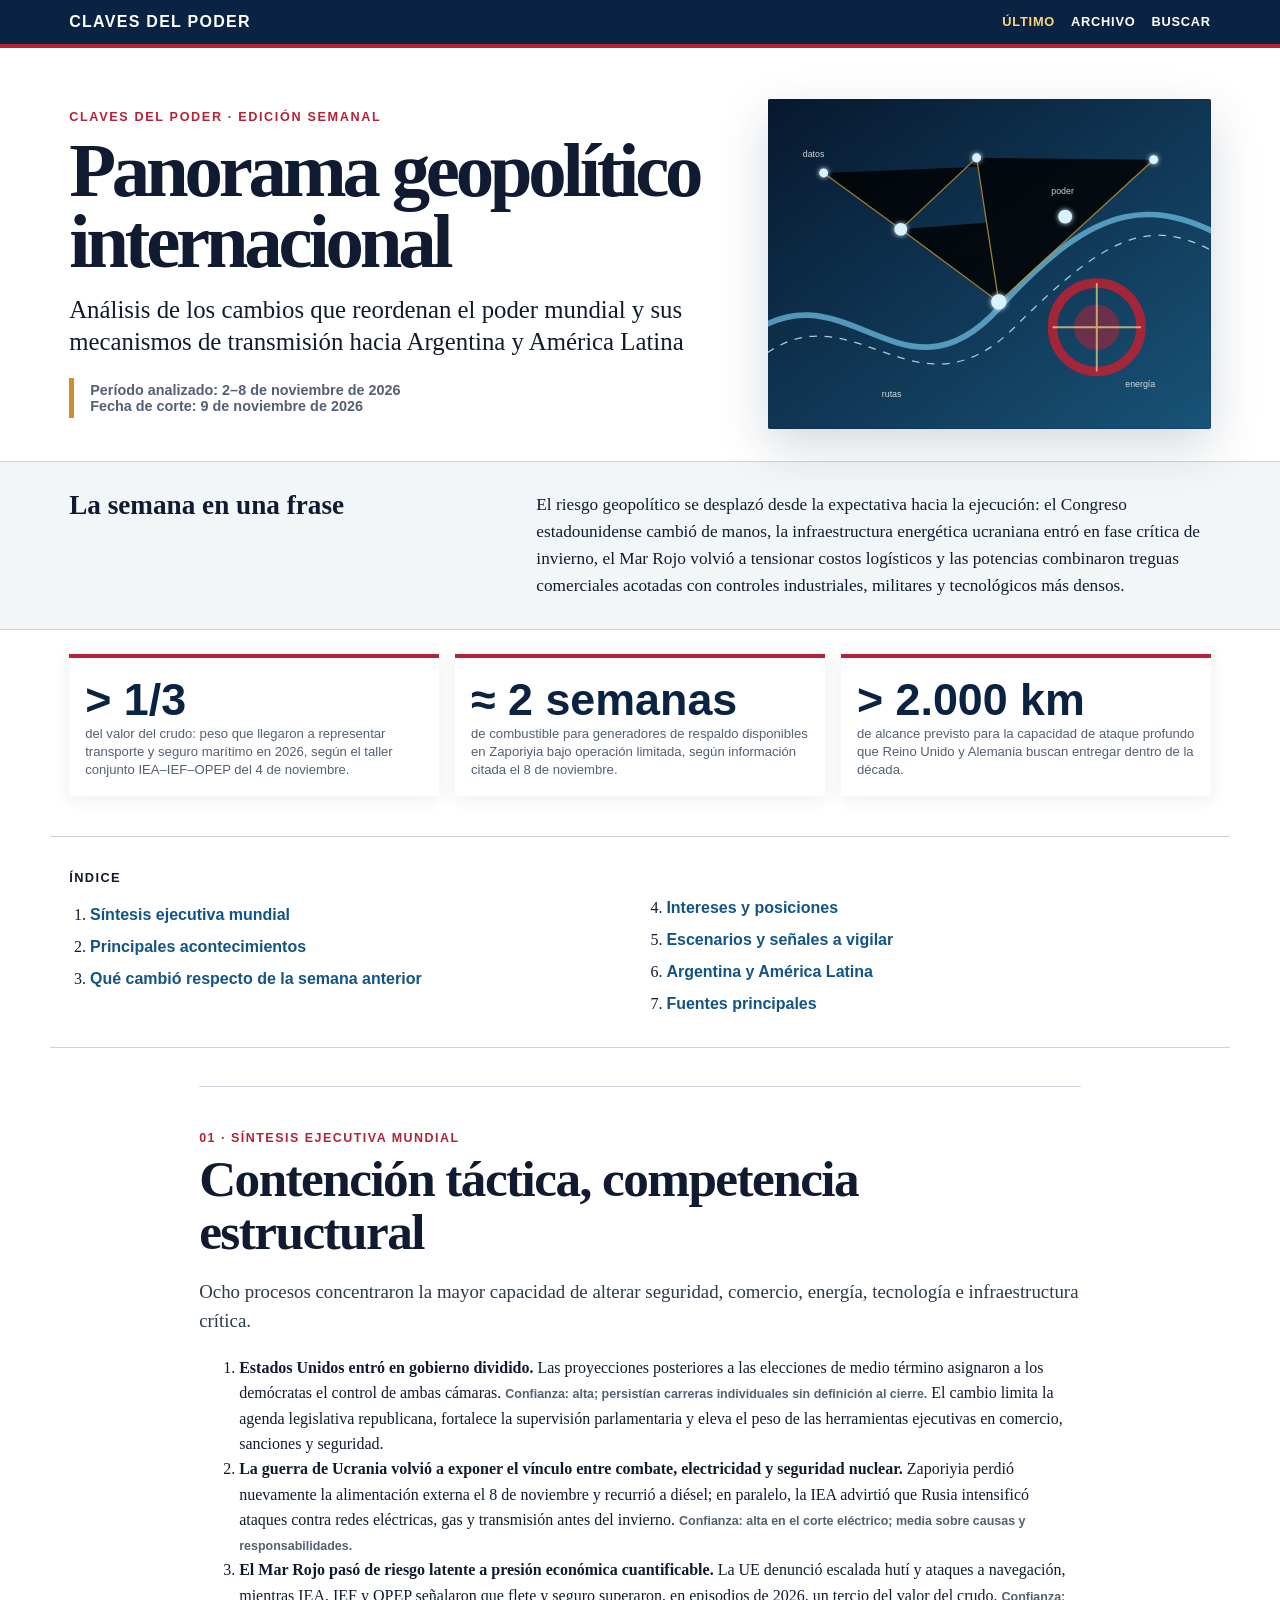
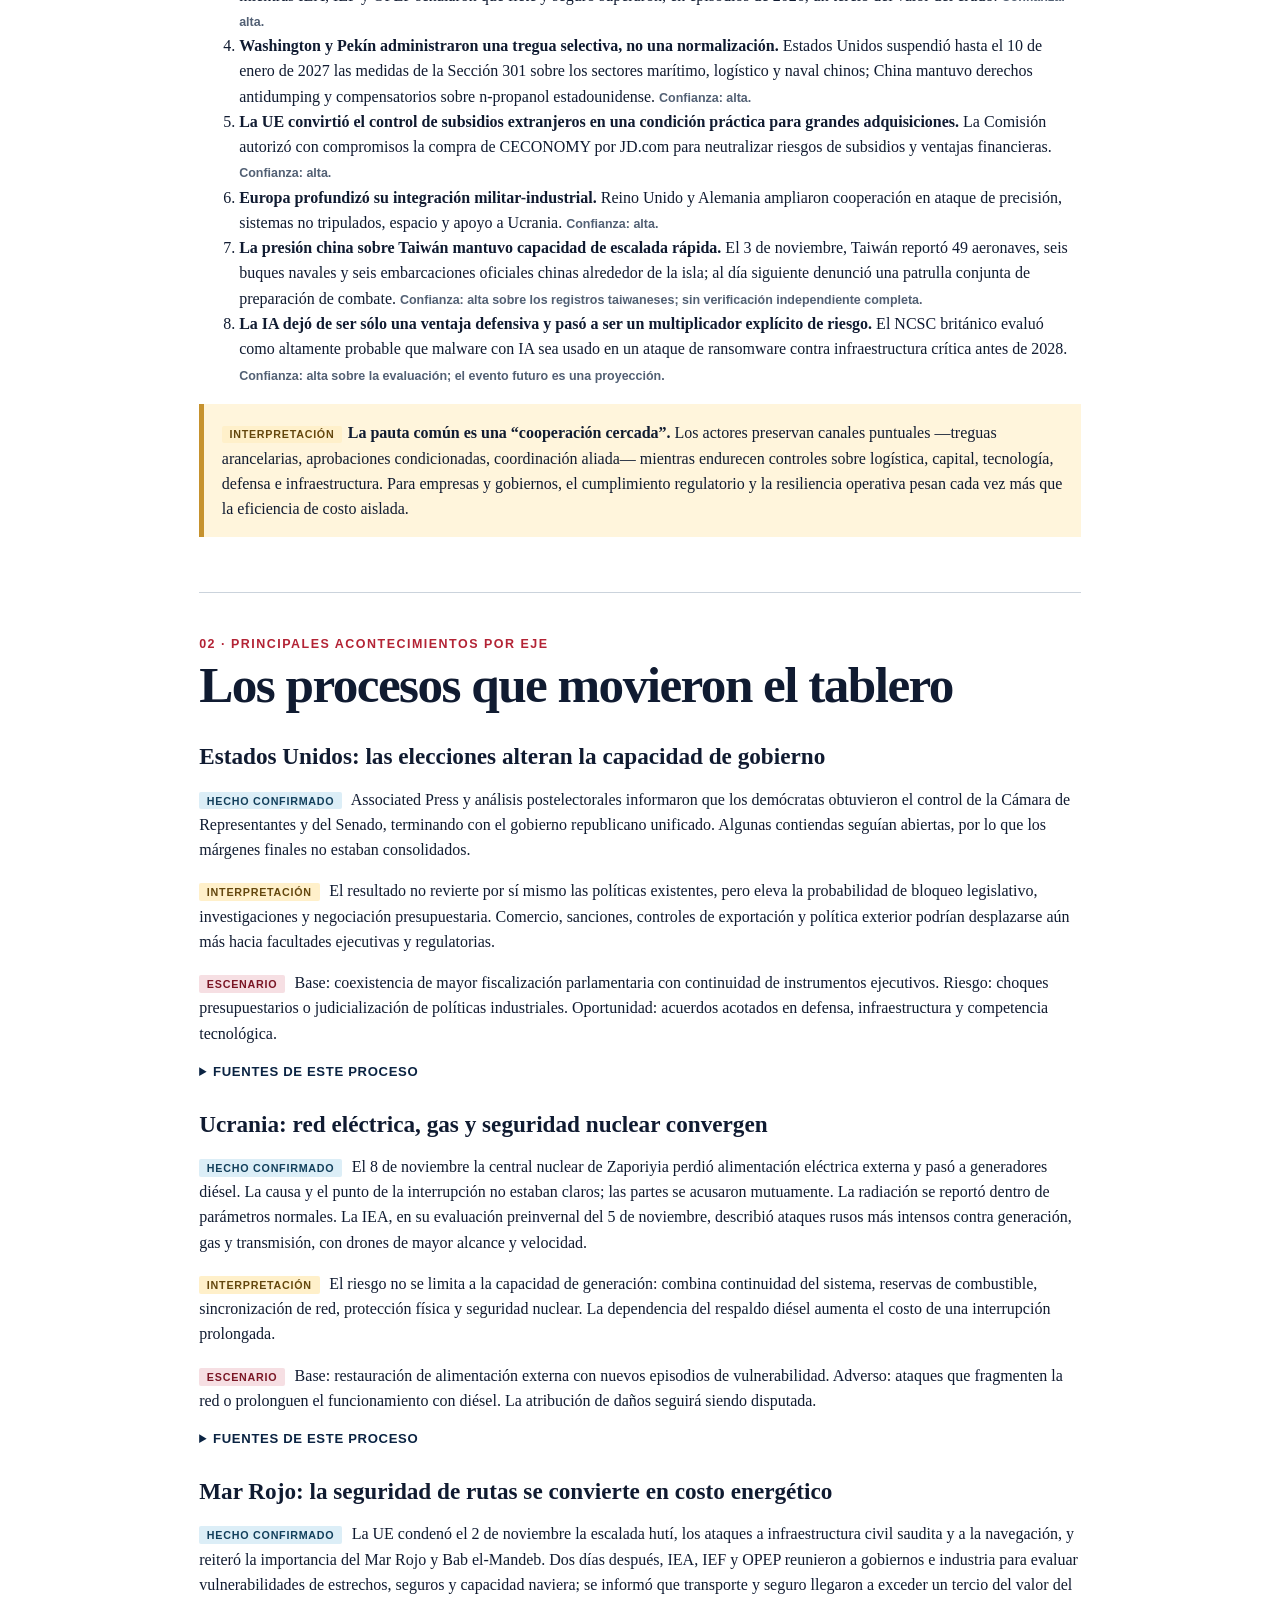
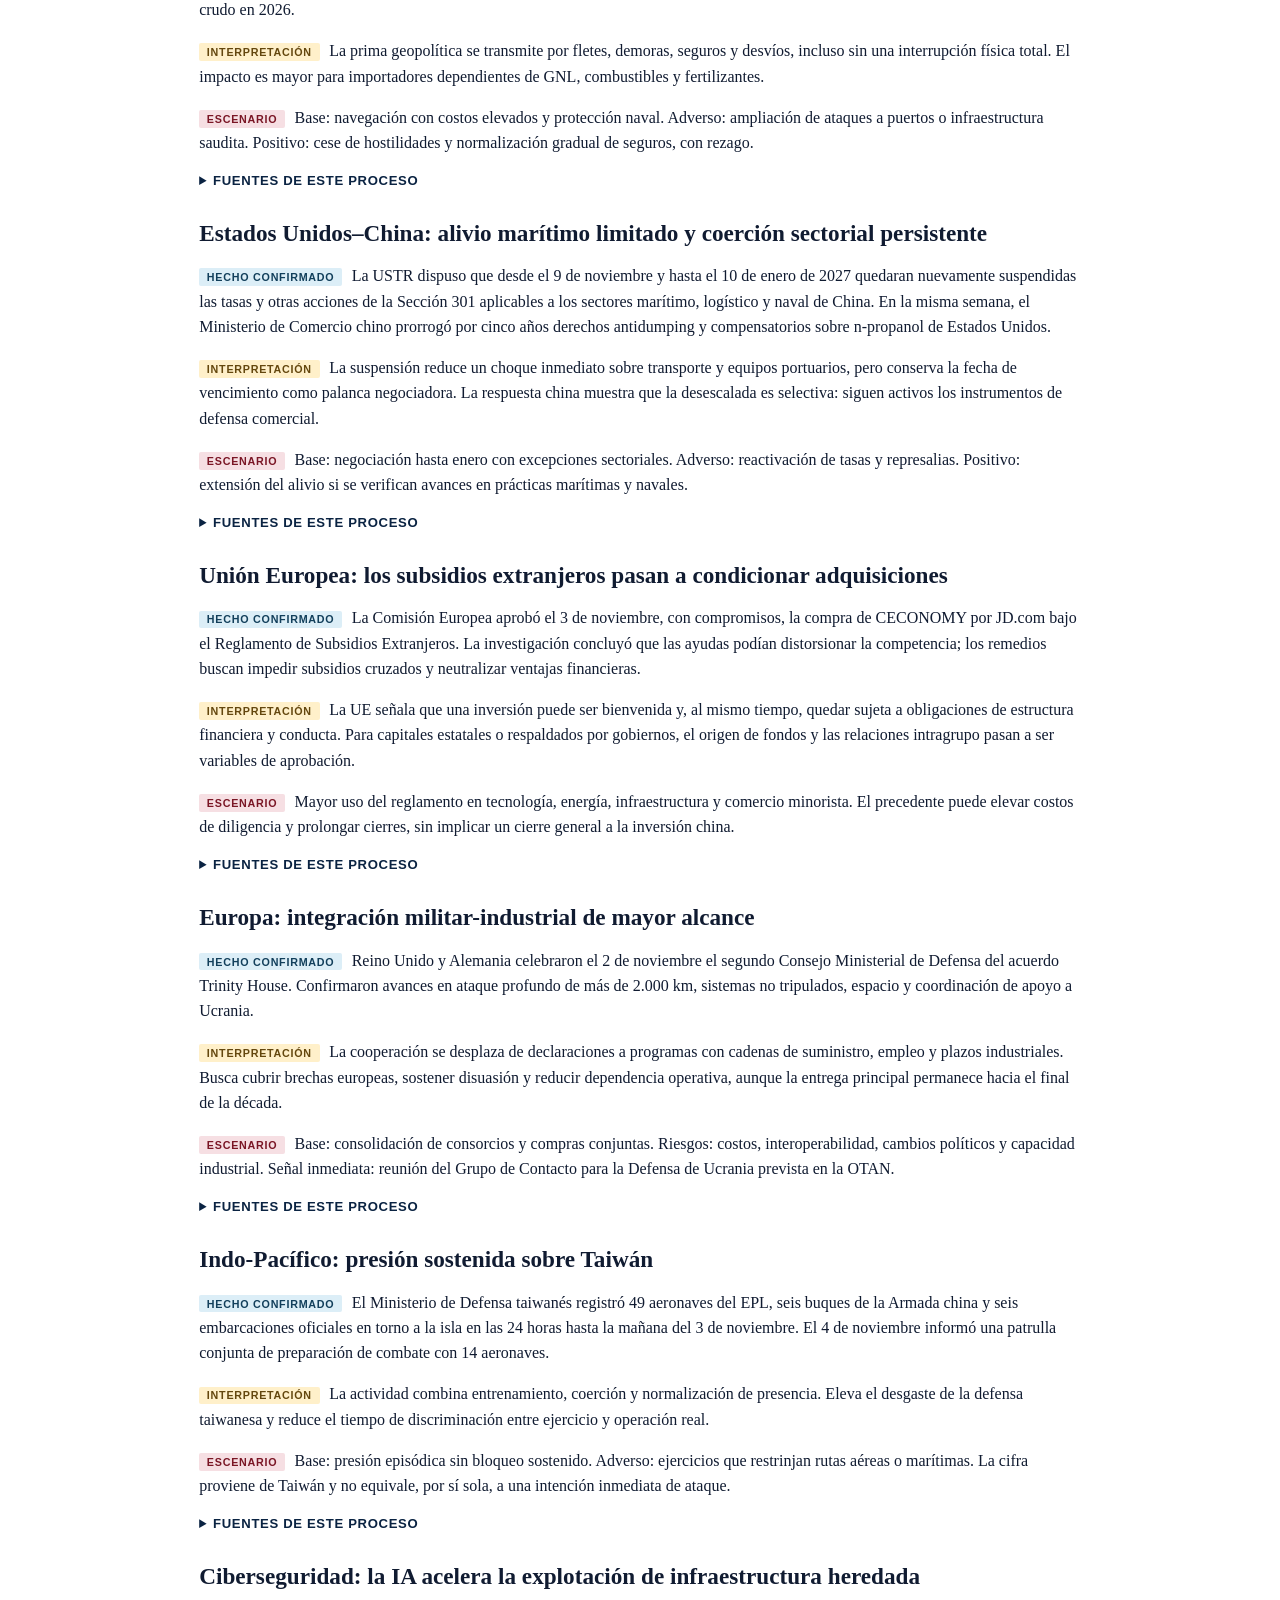
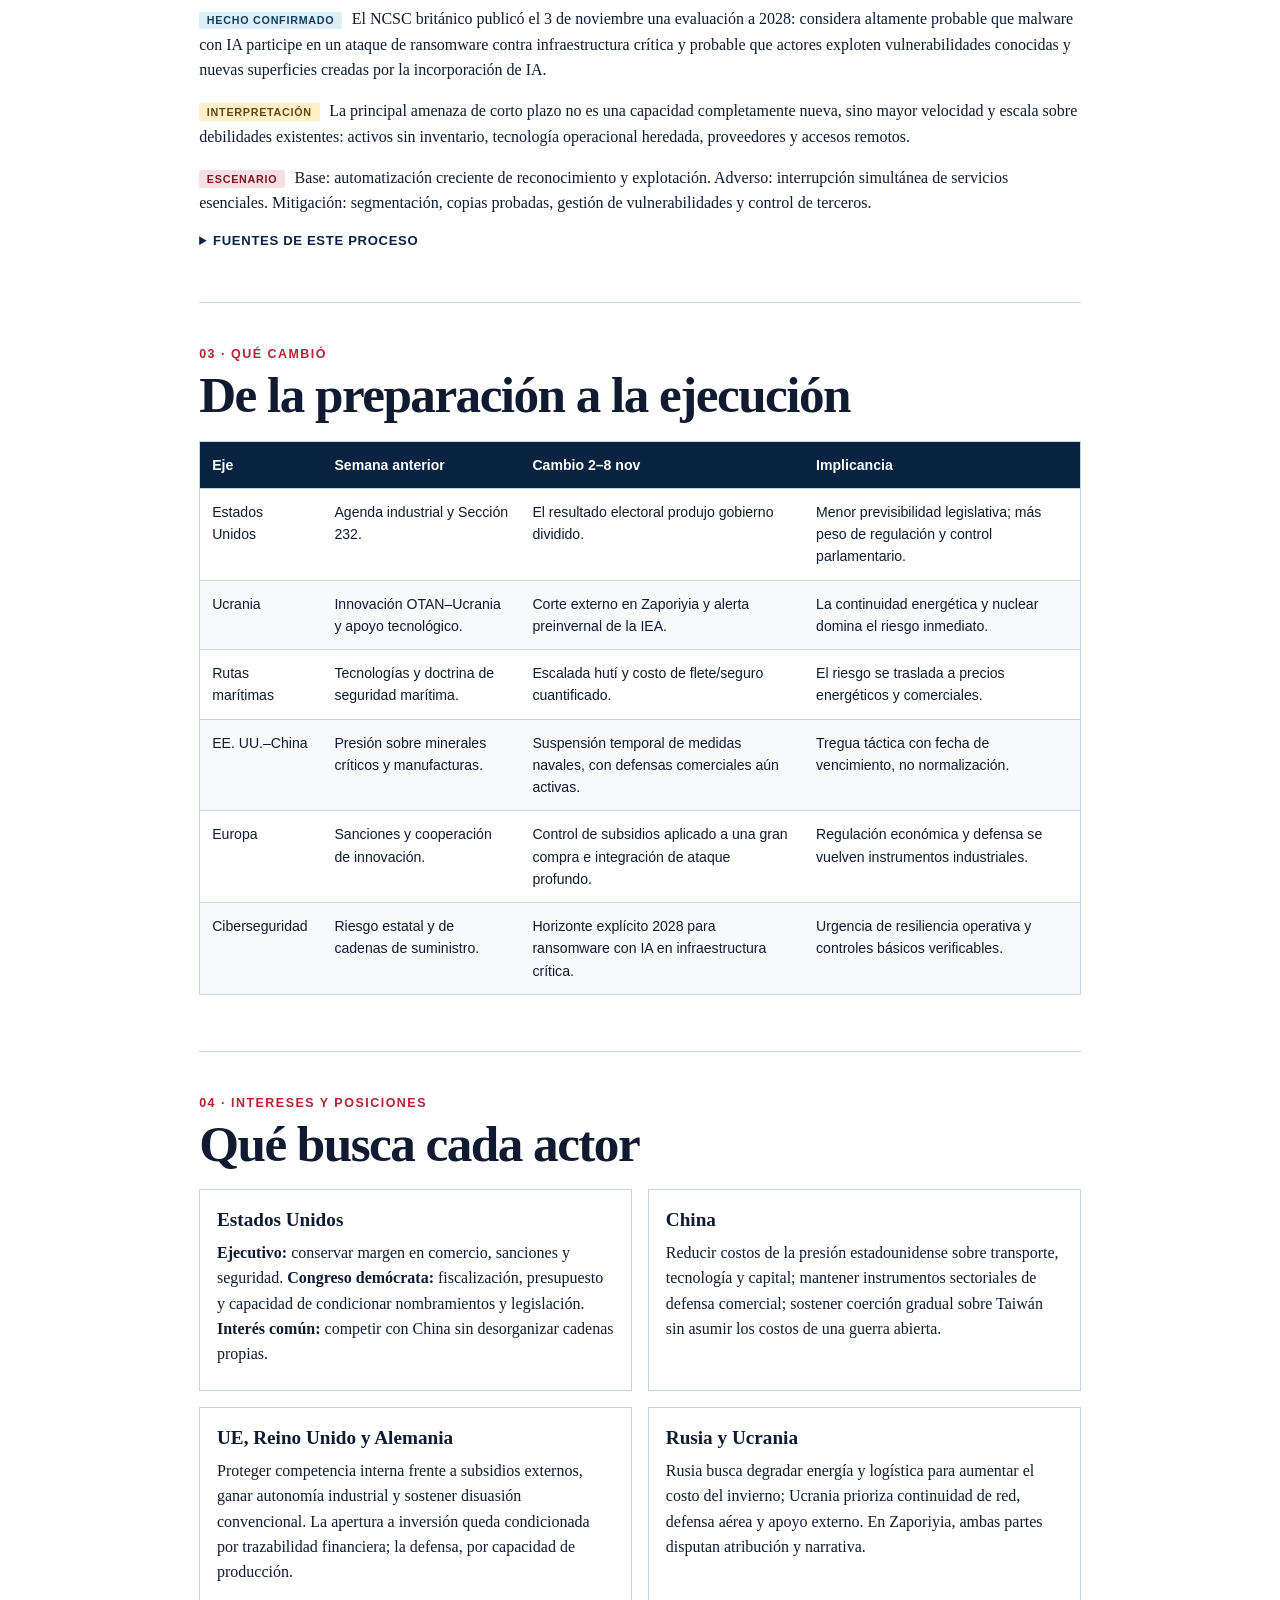
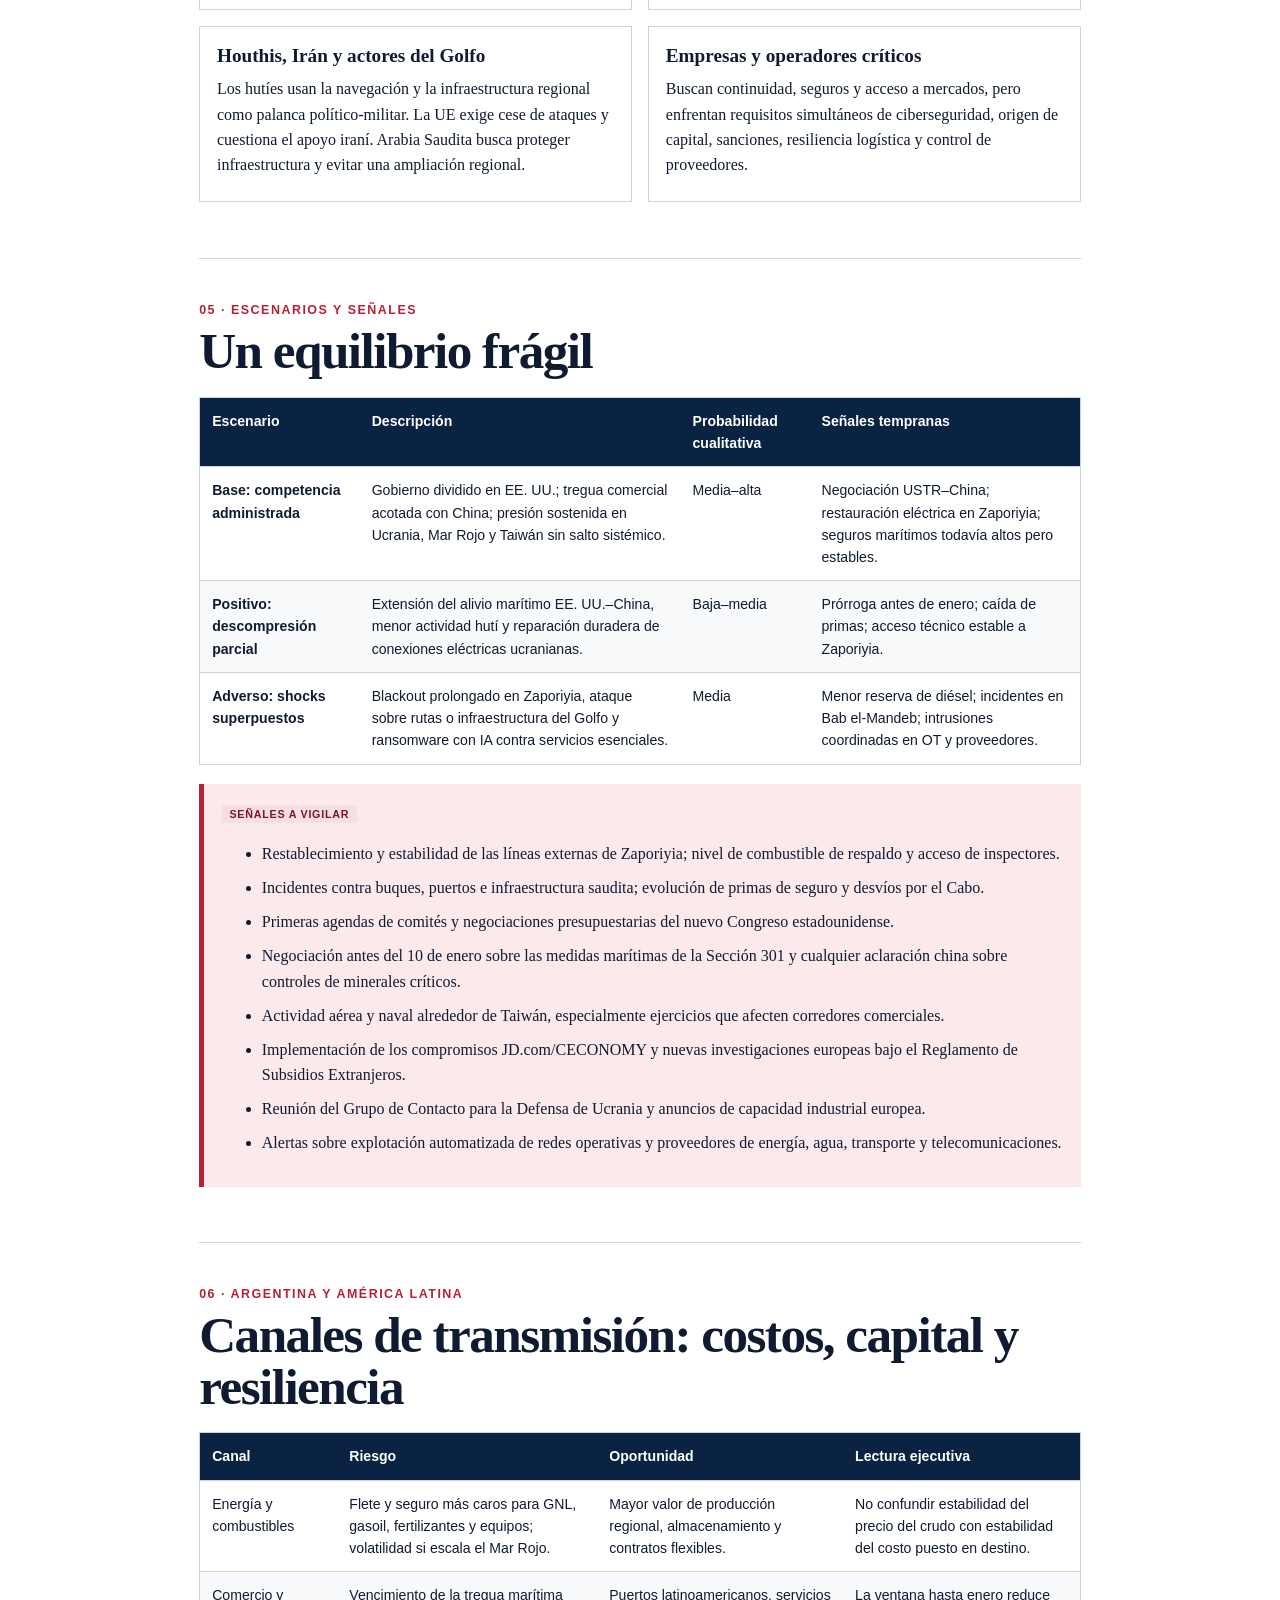
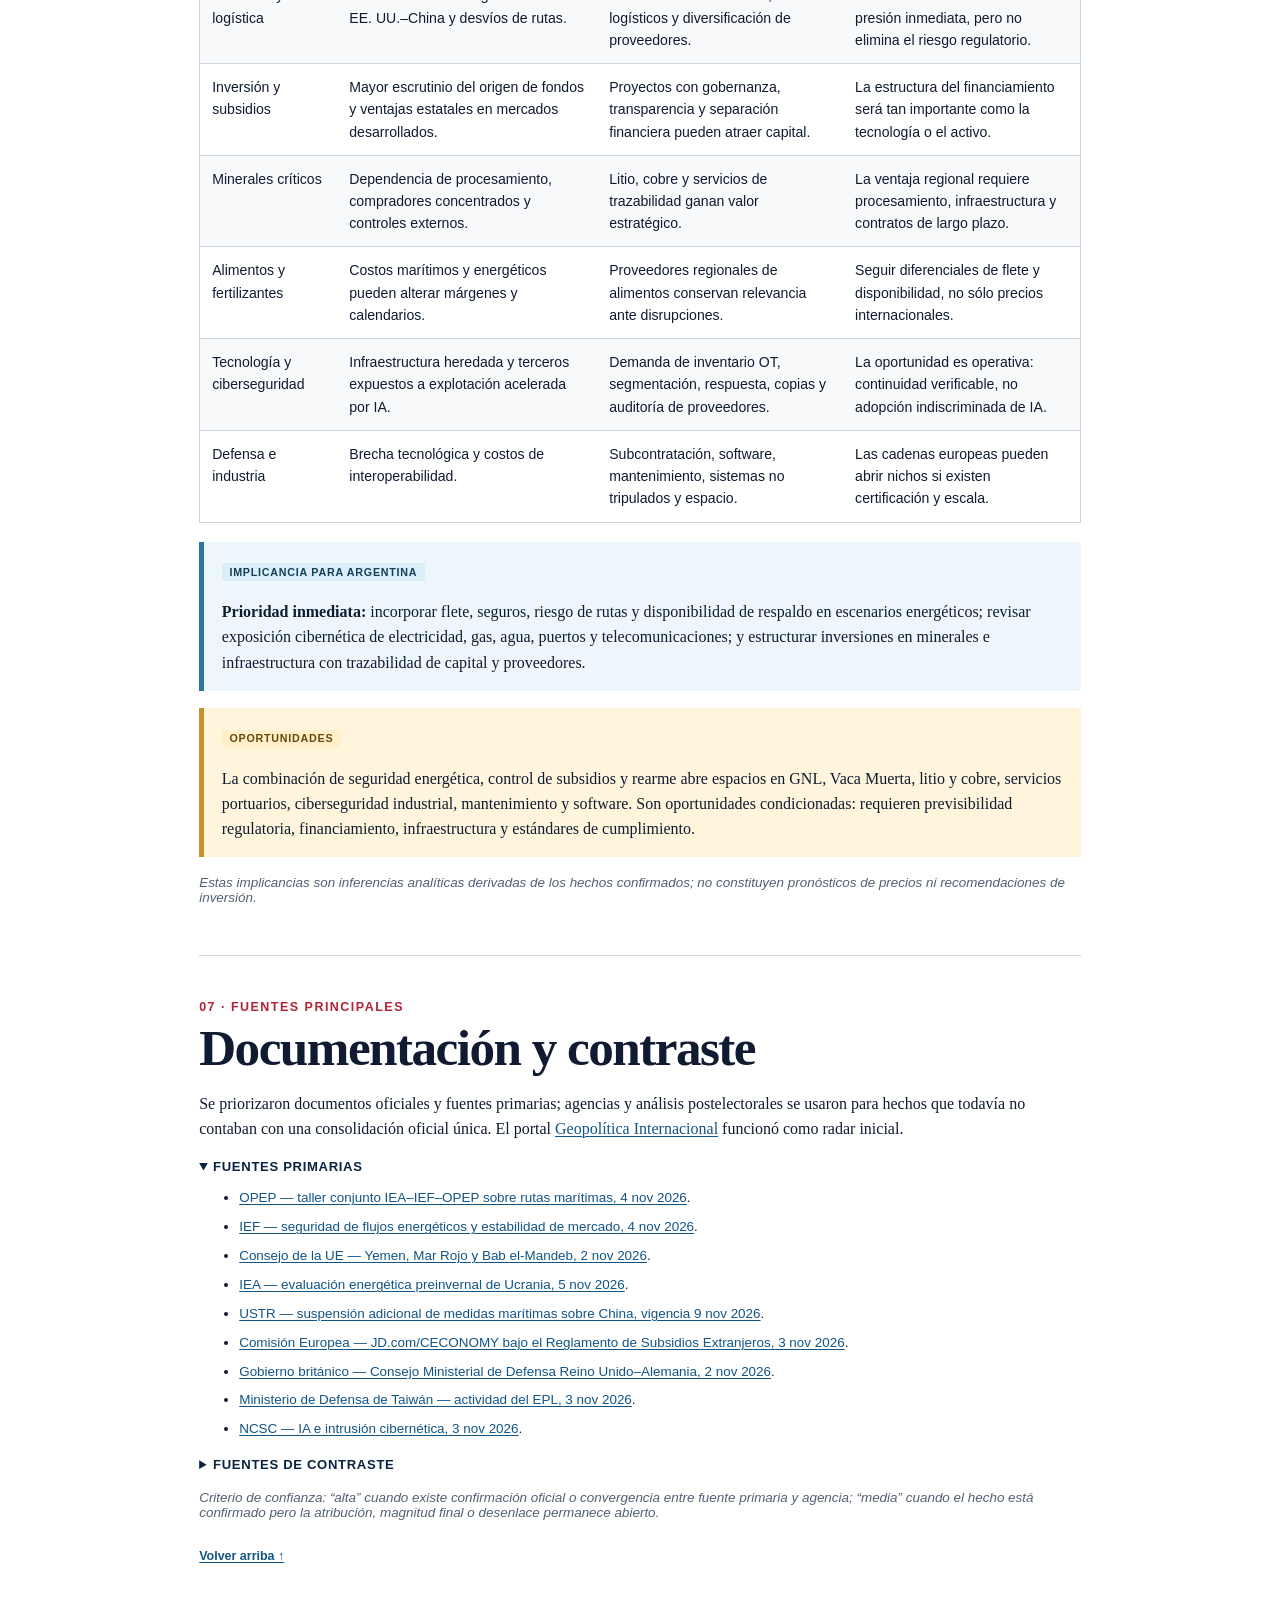
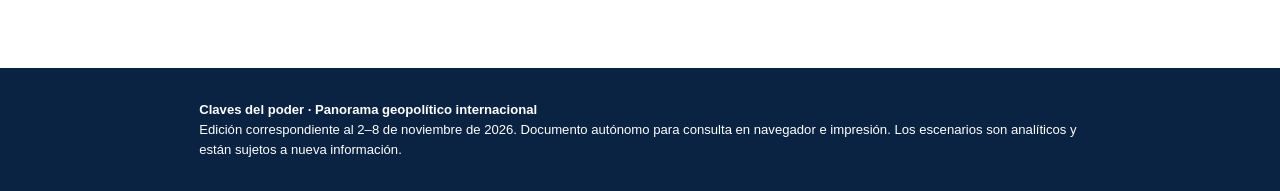
==== commit fe8db45c: "Publicar panorama geopolítico semanal 2026-11-09" ====
--- a/panorama-semanal/index.html
+++ b/panorama-semanal/index.html
@@ -1,101 +1,141 @@
 <!doctype html>
 <html lang="es">
 <head>
-  <meta charset="utf-8">
-  <meta name="viewport" content="width=device-width,initial-scale=1">
-  <meta name="description" content="Panorama geopolítico internacional del 26 de octubre al 1 de noviembre de 2026.">
-  <title>Panorama geopolítico internacional | 02-11-2026</title>
-  <style>
-    :root{--navy:#081d38;--navy2:#123b5b;--red:#a72f36;--sky:#b8ddeb;--gold:#d6aa49;--paper:#fbfaf6;--ink:#172235;--muted:#617080;--line:#cbd5dc;--pale:#eaf4f7;--rose:#f6e8e7;--sand:#f5edd9;--green:#deece5;--max:1180px}
-    *{box-sizing:border-box}html{scroll-behavior:smooth}body{margin:0;background:var(--paper);color:var(--ink);font-family:Arial,Helvetica,sans-serif;line-height:1.6}a{color:#145d7b;text-underline-offset:3px;overflow-wrap:anywhere}a:hover{color:var(--red)}
-    .portal{background:var(--navy);color:#fff;border-bottom:4px solid var(--red)}.portal-inner{max-width:var(--max);margin:auto;padding:12px 24px;display:flex;justify-content:space-between;align-items:center;gap:18px}.brand{font-weight:900;letter-spacing:.09em;color:#fff;text-decoration:none;text-transform:uppercase}.menu{display:flex;gap:20px}.menu a{color:#fff;font-weight:800;text-decoration:none}
-    .hero{background:linear-gradient(125deg,var(--navy),var(--navy2));color:#fff}.hero-grid{max-width:var(--max);margin:auto;padding:52px 24px 44px;display:grid;grid-template-columns:1.2fr .8fr;gap:34px;align-items:center}.eyebrow{color:var(--gold);font-size:.78rem;font-weight:900;letter-spacing:.16em;text-transform:uppercase}h1{font-family:Georgia,"Times New Roman",serif;font-size:clamp(2.6rem,6vw,5.7rem);line-height:.94;letter-spacing:-.045em;margin:.2em 0}.dek{font-family:Georgia,"Times New Roman",serif;font-size:1.25rem;max-width:800px}.meta{border-top:1px solid #ffffff55;margin-top:24px;padding-top:15px;font-size:.92rem}.hero-art svg{max-width:100%;height:auto;filter:drop-shadow(0 16px 25px #0004)}
-    main{max-width:var(--max);margin:auto;padding:34px 24px 72px}.lead{font-family:Georgia,"Times New Roman",serif;font-size:1.32rem;max-width:900px}.kpis{display:grid;grid-template-columns:repeat(3,1fr);gap:14px;margin:28px 0}.kpi{border-top:5px solid var(--red);background:#fff;padding:18px;box-shadow:0 4px 18px #13223812}.kpi b{font-family:Georgia,"Times New Roman",serif;font-size:2rem;display:block;color:var(--navy)}
-    .toc{background:var(--pale);border-left:6px solid var(--sky);padding:18px 22px;margin:30px 0}.toc strong{display:block;margin-bottom:6px}.toc a{display:block;padding:5px 0;font-weight:800;text-decoration:none}
-    section.report{padding-top:34px;border-top:1px solid var(--line);margin-top:34px}h2{font-family:Georgia,"Times New Roman",serif;font-size:2.2rem;line-height:1.12;margin:.12em 0 .55em}h3{font-family:Georgia,"Times New Roman",serif;font-size:1.45rem;line-height:1.2;margin:1.5em 0 .4em}.num{color:var(--red);font-size:.82rem;font-weight:900;letter-spacing:.12em}.process{padding-bottom:8px}.process + .process{border-top:1px dashed var(--line);margin-top:28px;padding-top:4px}
-    .callout{padding:14px 17px;margin:15px 0;border-left:5px solid}.fact{background:var(--green);border-color:#2d7b58}.interpretation{background:var(--sand);border-color:var(--gold)}.scenario{background:var(--rose);border-color:var(--red)}.watch{background:var(--pale);border-color:#3184a4}.label{font-weight:900;text-transform:uppercase;font-size:.73rem;letter-spacing:.09em}
-    .table-wrap{overflow-x:auto;-webkit-overflow-scrolling:touch}table{border-collapse:collapse;width:100%;min-width:760px;background:#fff}th,td{border-bottom:1px solid var(--line);padding:12px;text-align:left;vertical-align:top}th{background:var(--navy);color:#fff}tbody tr:nth-child(even){background:#f5f7f7}.confidence{white-space:nowrap;font-weight:800}
-    details{border-top:1px solid var(--line);padding:12px 0}summary{cursor:pointer;font-weight:900}.source-list li{margin:.7em 0}footer{background:var(--navy);color:#dce8ef;padding:26px}footer div{max-width:var(--max);margin:auto}
-    @media(max-width:760px){.portal-inner{align-items:flex-start;flex-direction:column}.menu{gap:15px;flex-wrap:wrap}.hero-grid{grid-template-columns:1fr;padding-top:38px}.hero-art{order:-1}.kpis{grid-template-columns:1fr}h1{font-size:3rem}main{padding:25px 17px 55px}.callout{padding:13px}.hero-art svg{max-height:240px}}
-    @media print{.portal{display:none}body{background:#fff}.hero{background:#fff;color:#000;border-top:8px solid var(--navy)}.eyebrow{color:var(--red)}.hero-art{display:none}a{color:#000;text-decoration:none}.kpi,.callout{box-shadow:none;break-inside:avoid}section.report{break-inside:auto}h2,h3{break-after:avoid}.table-wrap{overflow:visible}table{min-width:0;font-size:9pt}}
-  </style>
+<meta charset="utf-8">
+<meta name="viewport" content="width=device-width,initial-scale=1">
+<meta name="description" content="Panorama geopolítico internacional del 2 al 8 de noviembre de 2026: poder, seguridad, energía, comercio, defensa, tecnología e implicancias para Argentina y América Latina.">
+<title>Panorama geopolítico internacional | 2–8 nov 2026</title>
+<style>
+:root{--ink:#101b31;--navy:#0a2342;--red:#b32335;--sky:#dceef7;--gold:#c6922e;--paper:#fff;--mist:#f3f6f8;--line:#cbd3dc;--muted:#526074;--ok:#eaf5ef;--warn:#fff5dc;--risk:#fbe9eb;--serif:Georgia,"Times New Roman",serif;--sans:Arial,Helvetica,sans-serif}
+*{box-sizing:border-box}html{scroll-behavior:smooth}body{margin:0;background:var(--paper);color:var(--ink);font-family:var(--serif);line-height:1.58}a{color:#125486;text-decoration-thickness:1px;text-underline-offset:2px}a:hover{color:var(--red)}.sitebar{background:var(--navy);color:#fff;border-bottom:4px solid var(--red)}.sitebar__inner{max-width:1180px;margin:auto;padding:.8rem 1.2rem;display:flex;align-items:center;justify-content:space-between;gap:1rem}.brand{color:#fff;text-decoration:none;font:700 1rem var(--sans);letter-spacing:.08em;text-transform:uppercase}.menu{display:flex;gap:1rem;flex-wrap:wrap}.menu a{color:#fff;text-decoration:none;font:700 .8rem var(--sans);text-transform:uppercase;letter-spacing:.06em}.menu a[aria-current="page"]{color:#ffd57b}.hero{max-width:1180px;margin:auto;padding:3.2rem 1.2rem 2rem;display:grid;grid-template-columns:minmax(0,1.2fr) minmax(280px,.8fr);gap:2.2rem;align-items:center}.eyebrow{margin:0 0 .7rem;color:var(--red);font:800 .79rem var(--sans);letter-spacing:.13em;text-transform:uppercase}.hero h1{font-size:clamp(2.6rem,6vw,5.2rem);line-height:.93;letter-spacing:-.055em;margin:.2rem 0 1rem}.subtitle{font-size:clamp(1.15rem,2vw,1.55rem);line-height:1.3;margin:0 0 1.25rem;max-width:760px}.dateline{border-left:5px solid var(--gold);padding:.25rem 0 .25rem 1rem;font:700 .9rem var(--sans);color:var(--muted)}.art{background:linear-gradient(145deg,#071a32,#113d66);border-radius:2px;overflow:hidden;min-height:330px;box-shadow:0 18px 50px #0a23422c}.art svg{display:block;width:100%;height:100%;min-height:330px}.opening{background:var(--mist);border-top:1px solid var(--line);border-bottom:1px solid var(--line)}.opening__inner{max-width:1180px;margin:auto;padding:1.8rem 1.2rem;display:grid;grid-template-columns:1fr 1.55fr;gap:2rem}.opening h2{font-size:1.7rem;line-height:1.1;margin:0}.opening p{margin:0;font-size:1.08rem}.kpis{max-width:1180px;margin:0 auto;padding:1.5rem 1.2rem;display:grid;grid-template-columns:repeat(3,1fr);gap:1rem}.kpi{border-top:4px solid var(--red);padding:1rem;background:#fff;box-shadow:0 3px 16px #0a234215}.kpi b{display:block;font:800 clamp(1.8rem,4vw,2.8rem) var(--sans);color:var(--navy)}.kpi span{display:block;font:.82rem/1.4 var(--sans);color:var(--muted)}.toc{max-width:1180px;margin:1rem auto 2.4rem;padding:1.4rem 1.2rem;border-top:1px solid var(--line);border-bottom:1px solid var(--line)}.toc h2{font:800 .8rem var(--sans);letter-spacing:.11em;text-transform:uppercase}.toc ol{columns:2;column-gap:2rem;padding-left:1.3rem;margin:.5rem 0}.toc li{break-inside:avoid;margin:.42rem 0}.toc a{text-decoration:none;font-family:var(--sans);font-weight:700}.report{max-width:920px;margin:auto;padding:0 1.2rem 4rem}.section{scroll-margin-top:1rem;padding:2.3rem 0;border-top:1px solid var(--line)}.section-number{color:var(--red);font:800 .78rem var(--sans);letter-spacing:.12em;text-transform:uppercase}.section h2{font-size:clamp(2rem,4vw,3.2rem);line-height:1.02;letter-spacing:-.03em;margin:.25rem 0 1rem}.section h3{font-size:1.45rem;line-height:1.18;margin:2rem 0 .6rem}.dek{font-size:1.18rem;color:#2c3a4e}.label{display:inline-block;padding:.18rem .48rem;margin-right:.35rem;border-radius:2px;font:800 .67rem var(--sans);letter-spacing:.07em;text-transform:uppercase}.fact{background:#dceef7;color:#123f5b}.analysis{background:#fff0ca;color:#64470e}.scenario{background:#f6dfe3;color:#7a1625}.confidence{font:700 .78rem var(--sans);color:var(--muted)}.callout{margin:1.1rem 0;padding:1rem 1.1rem;border-left:5px solid var(--gold);background:var(--warn)}.callout.factbox{border-color:#2a789b;background:#edf7fb}.callout.riskbox{border-color:var(--red);background:var(--risk)}.callout p:last-child{margin-bottom:0}.cards{display:grid;grid-template-columns:repeat(2,1fr);gap:1rem;margin:1.2rem 0}.card{border:1px solid var(--line);padding:1.05rem;background:#fff}.card h3{margin:.1rem 0 .55rem;font-size:1.2rem}.card p{margin:.45rem 0}.delta{border-left:4px solid var(--sky);padding-left:1rem}.table-wrap{overflow-x:auto;margin:1.2rem 0;border:1px solid var(--line)}table{border-collapse:collapse;width:100%;min-width:720px;font-family:var(--sans);font-size:.88rem}th{background:var(--navy);color:#fff;text-align:left;padding:.75rem;vertical-align:top}td{border-top:1px solid var(--line);padding:.75rem;vertical-align:top}tr:nth-child(even) td{background:#f7f9fb}.signal-list li{margin:.55rem 0}.sourcebox{margin:1.1rem 0}.sourcebox summary{cursor:pointer;color:var(--navy);font:800 .82rem var(--sans);text-transform:uppercase;letter-spacing:.05em}.sourcebox ul{font-family:var(--sans);font-size:.84rem;overflow-wrap:anywhere}.sourcebox li{margin:.48rem 0}.note{font:italic .84rem var(--sans);color:var(--muted)}.footer{background:var(--navy);color:#fff}.footer__inner{max-width:920px;margin:auto;padding:2rem 1.2rem;font:.82rem/1.5 var(--sans)}.footer a{color:#bfe8ff}.top{display:inline-block;margin-top:1rem;font:700 .78rem var(--sans)}
+@media(max-width:760px){.hero{grid-template-columns:1fr;padding-top:2rem}.art{min-height:240px}.art svg{min-height:240px}.opening__inner{grid-template-columns:1fr}.kpis{grid-template-columns:1fr}.toc ol{columns:1}.cards{grid-template-columns:1fr}.sitebar__inner{align-items:flex-start;flex-direction:column}.hero h1{font-size:3.25rem}.report{padding-left:1rem;padding-right:1rem}}
+@media print{.sitebar,.toc,.top{display:none}.hero{padding-top:1rem}.art{box-shadow:none}.section{break-inside:auto}.card,.callout,.kpi,table{break-inside:avoid}a{color:inherit;text-decoration:none}body{font-size:10.5pt}.hero,.opening__inner,.kpis,.report,.footer__inner{max-width:none}.sourcebox{display:block}.sourcebox[open] summary{display:list-item}}
+</style>
 </head>
-<body>
-  <header class="portal"><div class="portal-inner"><a class="brand" href="/geopolitica-internacional/panorama-semanal/">Claves del poder</a><nav class="menu" aria-label="Principal"><a href="/geopolitica-internacional/panorama-semanal/">Último</a><a href="/geopolitica-internacional/panorama-semanal/archivo/">Archivo</a><a href="/geopolitica-internacional/panorama-semanal/buscar/">Buscar</a></nav></div></header>
-  <div class="hero"><div class="hero-grid"><div><div class="eyebrow">Claves del poder · Edición semanal</div><h1>Panorama geopolítico internacional</h1><p class="dek">Análisis de los cambios que reordenan el poder mundial y sus mecanismos de transmisión hacia Argentina y América Latina.</p><div class="meta"><b>Período analizado:</b> 26 de octubre al 1 de noviembre de 2026<br><b>Fecha de corte:</b> 2 de noviembre de 2026</div></div>
-    <div class="hero-art"><svg viewBox="0 0 520 360" role="img" aria-label="Red mundial de rutas, energía, tecnología y defensa"><defs><linearGradient id="globe" x1="0" y1="0" x2="1" y2="1"><stop stop-color="#b8ddeb"/><stop offset="1" stop-color="#d6aa49"/></linearGradient><radialGradient id="halo"><stop stop-color="#b8ddeb" stop-opacity=".34"/><stop offset="1" stop-color="#081d38" stop-opacity="0"/></radialGradient></defs><circle cx="260" cy="180" r="162" fill="url(#halo)"/><circle cx="260" cy="180" r="125" fill="none" stroke="url(#globe)" stroke-width="3"/><g fill="none" stroke="#b8ddeb" stroke-width="2" opacity=".8"><ellipse cx="260" cy="180" rx="125" ry="45"/><ellipse cx="260" cy="180" rx="54" ry="125"/><path d="M75 258 Q224 54 458 124"/><path d="M64 105 Q275 320 468 216"/><path d="M130 320 Q260 146 415 43"/></g><g fill="#d6aa49"><circle cx="75" cy="258" r="7"/><circle cx="458" cy="124" r="7"/><circle cx="64" cy="105" r="7"/><circle cx="468" cy="216" r="7"/><circle cx="130" cy="320" r="7"/><circle cx="415" cy="43" r="7"/></g><g fill="#a72f36"><path d="M260 99l-29 75h31l-18 78 63-99h-34l25-54z"/><circle cx="183" cy="151" r="6"/><circle cx="336" cy="207" r="6"/></g></svg></div>
-  </div></div>
-  <main>
-    <p class="lead">La semana mostró un desplazamiento desde la gestión de crisis hacia la construcción de capacidad: Estados Unidos trasladó la seguridad nacional a la robótica industrial; la OTAN conectó ayuda, defensa aérea e innovación ucraniana; una coalición sancionó redes norcoreanas; y los gobiernos ensayaron respuestas a disrupciones de minerales críticos. En paralelo, la seguridad marítima incorporó drones, inteligencia artificial y ciberamenazas, mientras OPEP+ mantuvo sin cambios su señal de oferta para diciembre.</p>
-    <div class="kpis"><div class="kpi"><b>180 días</b>plazo para informar avances de las negociaciones estadounidenses sobre robótica e industria</div><div class="kpi"><b>US$10.000 M</b>de equipo para Ucrania entregado mediante PURL y ventas militares estadounidenses, según la OTAN</div><div class="kpi"><b>+100</b>participantes en el ejercicio de la AIE sobre interrupciones de tierras raras</div></div>
-    <div class="toc"><strong>Índice</strong><a href="#s1">01 Síntesis ejecutiva mundial</a><a href="#s2">02 Principales acontecimientos</a><a href="#s3">03 Qué cambió</a><a href="#s4">04 Intereses y posiciones</a><a href="#s5">05 Escenarios y señales</a><a href="#s6">06 Argentina y América Latina</a><a href="#s7">07 Fuentes principales</a></div>
+<body id="inicio">
+<header class="sitebar"><div class="sitebar__inner"><a class="brand" href="/geopolitica-internacional/panorama-semanal/">Claves del poder</a><nav class="menu" aria-label="Navegación principal"><a href="/geopolitica-internacional/panorama-semanal/" aria-current="page">Último</a><a href="/geopolitica-internacional/panorama-semanal/archivo/">Archivo</a><a href="/geopolitica-internacional/panorama-semanal/buscar/">Buscar</a></nav></div></header>
 
-    <section class="report" id="s1"><div class="num">01 · SÍNTESIS EJECUTIVA MUNDIAL</div><h2>La competencia estratégica se volvió política industrial, logística y tecnológica</h2><ol>
-      <li><b>Estados Unidos declaró que la dependencia de robótica y maquinaria industrial importada amenaza su seguridad nacional.</b> La Casa Blanca no impuso aranceles inmediatos: abrió negociaciones y retuvo como opciones futuras aranceles, cuotas y tasas.</li>
-      <li><b>La OTAN transformó experiencia de guerra en infraestructura de innovación.</b> El acuerdo DIANA–Ucrania abre pruebas y escalamiento de tecnologías, mientras la defensa aérea continuó como necesidad operativa prioritaria.</li>
-      <li><b>Las sanciones a Corea del Norte se movieron hacia una coalición fuera del mecanismo bloqueado de la ONU.</b> Las medidas apuntan a trabajadores en el exterior, fraude cibernético y cooperación militar con Rusia.</li>
-      <li><b>La seguridad marítima incorporó drones, sistemas autónomos, IA y ciberseguridad como variables de primer orden.</b> Buques, puertos, cables y ductos submarinos quedaron dentro de una misma arquitectura de riesgo.</li>
-      <li><b>Los minerales críticos pasaron de la diversificación declarativa a ejercicios de respuesta.</b> La AIE simuló una interrupción súbita de tierras raras y presiones prolongadas que vuelven inviables proyectos alternativos.</li>
-      <li><b>OPEP+ privilegió estabilidad y cumplimiento.</b> Siete países mantuvieron para diciembre los niveles requeridos de septiembre, sin agregar una nueva variación de oferta.</li>
-    </ol></section>
+<main>
+<section class="hero">
+  <div><p class="eyebrow">Claves del poder · Edición semanal</p><h1>Panorama geopolítico internacional</h1><p class="subtitle">Análisis de los cambios que reordenan el poder mundial y sus mecanismos de transmisión hacia Argentina y América Latina</p><div class="dateline">Período analizado: 2–8 de noviembre de 2026<br>Fecha de corte: 9 de noviembre de 2026</div></div>
+  <div class="art" role="img" aria-label="Ilustración abstracta original de redes de poder, rutas marítimas, energía y tecnología">
+  <svg viewBox="0 0 700 520" xmlns="http://www.w3.org/2000/svg" aria-hidden="true"><defs><linearGradient id="g" x1="0" y1="0" x2="1" y2="1"><stop stop-color="#07182e"/><stop offset="1" stop-color="#185378"/></linearGradient><filter id="glow"><feGaussianBlur stdDeviation="4" result="b"/><feMerge><feMergeNode in="b"/><feMergeNode in="SourceGraphic"/></feMerge></filter></defs><rect width="700" height="520" fill="url(#g)"/><path d="M-40 380 C120 250 210 500 365 330 S610 145 760 240" fill="none" stroke="#71c4e9" stroke-width="9" opacity=".7"/><path d="M-20 415 C130 285 230 520 390 360 S620 175 750 270" fill="none" stroke="#d7edf7" stroke-width="2" stroke-dasharray="12 12" opacity=".8"/><g stroke="#c6922e" stroke-width="2" opacity=".8"><path d="M88 116L210 205L330 92L470 185L610 95"/><path d="M210 205L365 320L470 185"/><path d="M330 92L365 320L610 95"/></g><g fill="#d9f2ff" filter="url(#glow)"><circle cx="88" cy="116" r="7"/><circle cx="210" cy="205" r="10"/><circle cx="330" cy="92" r="7"/><circle cx="470" cy="185" r="11"/><circle cx="610" cy="95" r="7"/><circle cx="365" cy="320" r="12"/></g><circle cx="520" cy="360" r="70" fill="none" stroke="#b32335" stroke-width="15" opacity=".9"/><circle cx="520" cy="360" r="36" fill="#b32335" opacity=".55"/><path d="M520 290V430M450 360H590" stroke="#f7d98f" stroke-width="3" opacity=".7"/><g fill="#fff" font-family="Arial" font-size="14" opacity=".8"><text x="55" y="90">datos</text><text x="448" y="150">poder</text><text x="565" y="455">energía</text><text x="180" y="470">rutas</text></g></svg>
+  </div>
+</section>
 
-    <section class="report" id="s2"><div class="num">02 · PRINCIPALES ACONTECIMIENTOS</div><h2>Seis procesos de impacto estratégico</h2>
-      <article class="process"><h3>Estados Unidos: robótica y maquinaria bajo seguridad nacional</h3><div class="callout fact"><span class="label">Hecho confirmado · confianza alta</span><br>El 28 de octubre la Casa Blanca aceptó la conclusión de una investigación de la Sección 232: la dependencia de robótica, maquinaria industrial y componentes importados puede deteriorar la seguridad nacional. Comercio y USTR deberán negociar con socios e informar avances dentro de 180 días. No se aplicó un arancel inmediato.</div><p><b>Por qué importa.</b> La medida extiende la política industrial de seguridad nacional desde chips, acero y energía hacia los equipos que fabrican casi todos los bienes modernos. El alcance potencial incluye cadenas automotrices, eléctricas, electrónicas, metalmecánicas, alimentos y defensa.</p><div class="callout interpretation"><span class="label">Interpretación</span><br>Washington eligió primero negociar para evitar un shock de costos a fabricantes que todavía dependen de proveedores extranjeros, pero conserva la amenaza de aranceles, cuotas o tasas como poder de negociación.</div></article>
-      <article class="process"><h3>Ucrania y OTAN: defensa aérea, ayuda e innovación de doble uso</h3><div class="callout fact"><span class="label">Hecho confirmado · confianza alta</span><br>La OTAN informó el 28 de octubre que ya se habían entregado US$10.000 millones de equipo, incluida defensa aérea, mediante PURL y ventas militares de Estados Unidos. El 29, DIANA y Ucrania firmaron su primer memorando con un socio para desarrollar, probar y escalar tecnologías de seguridad y defensa.</div><p><b>Por qué importa.</b> El vínculo pasa de transferir existencias a integrar ecosistemas industriales. Ucrania ofrece aprendizaje de campo y ciclos rápidos de adaptación; DIANA aporta pruebas, estándares, acceso a aliados y rutas de escalamiento.</p><div class="callout interpretation"><span class="label">Interpretación</span><br>La cooperación busca convertir la urgencia ucraniana en una base de proveedores más amplia para la Alianza. El desafío no es descubrir prototipos, sino producirlos a escala y superar barreras de adquisición.</div></article>
-      <article class="process"><h3>Corea del Norte: sanciones contra divisas, ciberfraude y cooperación con Rusia</h3><div class="callout fact"><span class="label">Hecho confirmado · confianza alta</span><br>Australia, Estados Unidos y la Unión Europea anunciaron en octubre medidas coordinadas contra trabajadores norcoreanos en el exterior, actividades cibernéticas maliciosas y actores vinculados con la cooperación militar entre Corea del Norte y Rusia. La declaración conjunta se publicó el 28 de octubre.</div><p><b>Qué cambió.</b> Tras el veto ruso de 2024 que terminó con el panel de expertos del Comité 1718, la vigilancia y la respuesta avanzan mediante el Multilateral Sanctions Monitoring Team y coaliciones de Estados.</p><div class="callout interpretation"><span class="label">Interpretación</span><br>La arquitectura gana capacidad para actuar aun con bloqueo en el Consejo de Seguridad, pero pierde universalidad. La eficacia dependerá de bancos, plataformas, jurisdicciones laborales y proveedores tecnológicos que queden fuera de la coalición.</div></article>
-      <article class="process"><h3>Rutas marítimas: drones, IA y ciberamenazas sobre infraestructura crítica</h3><div class="callout fact"><span class="label">Hecho confirmado · confianza alta</span><br>El Consejo de Seguridad debatió el 29 de octubre cómo drones, buques autónomos y ciberataques pueden amenazar navegación, puertos, cables y ductos submarinos. La UE destacó Ormuz, Bab el‑Mandeb y el mar Negro, y defendió supervisión humana y cumplimiento de la Convención del Mar.</div><p><b>Por qué importa.</b> La amenaza ya no distingue entre un ataque físico a un buque y una intrusión digital en un puerto. Ambas pueden interrumpir energía, alimentos y manufacturas con costos globales.</p><div class="callout interpretation"><span class="label">Interpretación</span><br>Se está formando una doctrina de protección de bienes comunes marítimos, pero siguen abiertos la atribución, las reglas de respuesta y la responsabilidad por sistemas autónomos.</div></article>
-      <article class="process"><h3>Minerales críticos: ensayo de emergencia y diversificación</h3><div class="callout fact"><span class="label">Hecho confirmado · confianza alta</span><br>La AIE informó el 28 de octubre que más de 100 participantes de países miembros, industria y mercado simularon dos crisis: una interrupción súbita de tierras raras y presiones prolongadas que amenazan la viabilidad económica de proyectos diversificados. El taller también examinó tierras raras y tungsteno.</div><p><b>Por qué importa.</b> El problema no es sólo localizar reservas. Tecnología especializada, químicos, equipos, conocimiento y financiación pueden convertirse en cuellos de botella aun cuando exista mineral disponible.</p><div class="callout interpretation"><span class="label">Interpretación</span><br>La política de minerales empieza a parecerse a la seguridad petrolera: información común, ejercicios, coordinación de emergencia e instrumentos para sostener capacidad alternativa.</div></article>
-      <article class="process"><h3>Petróleo: OPEP+ congela la señal de oferta para diciembre</h3><div class="callout fact"><span class="label">Hecho confirmado · confianza alta</span><br>Saudi Arabia, Rusia, Iraq, Kuwait, Kazajistán, Argelia y Omán resolvieron el 1 de noviembre mantener para diciembre de 2026 los niveles de producción requeridos de septiembre y reiteraron su compromiso de cumplimiento. Volverán a reunirse el 29 de noviembre.</div><p><b>Por qué importa.</b> La decisión evita sumar un nuevo impulso de oferta en un mercado atravesado por riesgos de navegación, demanda incierta y sensibilidad de combustibles refinados.</p><div class="callout interpretation"><span class="label">Interpretación</span><br>El grupo privilegia flexibilidad: no presenta la pausa como giro permanente y conserva una revisión mensual. La disciplina efectiva de cada productor seguirá siendo tan importante como el anuncio agregado.</div></article>
-    </section>
+<section class="opening"><div class="opening__inner"><h2>La semana en una frase</h2><p>El riesgo geopolítico se desplazó desde la expectativa hacia la ejecución: el Congreso estadounidense cambió de manos, la infraestructura energética ucraniana entró en fase crítica de invierno, el Mar Rojo volvió a tensionar costos logísticos y las potencias combinaron treguas comerciales acotadas con controles industriales, militares y tecnológicos más densos.</p></div></section>
 
-    <section class="report" id="s3"><div class="num">03 · QUÉ CAMBIÓ RESPECTO DE LA SEMANA ANTERIOR</div><h2>De alertas dispersas a mecanismos de capacidad y respuesta</h2><div class="table-wrap"><table><thead><tr><th>Eje</th><th>Semana anterior</th><th>Esta semana</th><th>Cambio estratégico</th></tr></thead><tbody>
-      <tr><td>Industria estadounidense</td><td>Competencia tecnológica y controles sectoriales</td><td>Determinación formal bajo Sección 232 sobre robótica y maquinaria</td><td>La dependencia de equipos productivos queda sujeta a negociación de seguridad nacional</td></tr>
-      <tr><td>Ucrania</td><td>Refuerzo de vigilancia y apoyo militar</td><td>US$10.000 millones informados y acuerdo DIANA–Ucrania</td><td>Del suministro inmediato a la integración de innovación y base industrial</td></tr>
-      <tr><td>Corea del Norte</td><td>Monitoreo de evasión y cooperación con Rusia</td><td>Sanciones coordinadas y declaración de doce gobiernos más la UE</td><td>Coalición operativa fuera del panel bloqueado de la ONU</td></tr>
-      <tr><td>Marítimo</td><td>Incidentes y refuerzo de rutas</td><td>Debate del Consejo de Seguridad sobre tecnologías emergentes</td><td>Puertos, cables, ductos, drones e IA ingresan en un marco común</td></tr>
-      <tr><td>Minerales críticos</td><td>Diversificación como objetivo</td><td>Ejercicio de respuesta a disrupciones</td><td>Preparación operativa y prueba de instrumentos públicos</td></tr>
-      <tr><td>Petróleo</td><td>Riesgo logístico y volatilidad</td><td>Producción de diciembre sin cambios adicionales</td><td>OPEP+ emite una señal de estabilidad y revisión mensual</td></tr>
-    </tbody></table></div></section>
+<section class="kpis" aria-label="Indicadores destacados">
+  <div class="kpi"><b>&gt; 1/3</b><span>del valor del crudo: peso que llegaron a representar transporte y seguro marítimo en 2026, según el taller conjunto IEA–IEF–OPEP del 4 de noviembre.</span></div>
+  <div class="kpi"><b>≈ 2 semanas</b><span>de combustible para generadores de respaldo disponibles en Zaporiyia bajo operación limitada, según información citada el 8 de noviembre.</span></div>
+  <div class="kpi"><b>&gt; 2.000 km</b><span>de alcance previsto para la capacidad de ataque profundo que Reino Unido y Alemania buscan entregar dentro de la década.</span></div>
+</section>
 
-    <section class="report" id="s4"><div class="num">04 · INTERESES, OBJETIVOS Y POSICIONES</div><h2>Los actores buscan resiliencia sin renunciar a instrumentos de presión</h2><ul>
-      <li><b>Estados Unidos:</b> reducir dependencia productiva, proteger datos y capacidad de defensa, y obtener concesiones de socios sin trasladar de inmediato todo el costo a su industria.</li>
-      <li><b>OTAN y Ucrania:</b> sostener defensa aérea, acelerar innovación de campo y ampliar proveedores capaces de cumplir estándares aliados.</li>
-      <li><b>Corea del Norte:</b> preservar ingresos externos y cooperación militar; <b>Rusia:</b> debilitar el régimen de monitoreo que documenta esa relación.</li>
-      <li><b>Unión Europea y socios del MSMT:</b> cerrar canales financieros, laborales y cibernéticos que financian programas norcoreanos y compensar el bloqueo del Consejo de Seguridad.</li>
-      <li><b>Estados marítimos y comerciales:</b> proteger libertad de navegación e infraestructura sin normalizar peajes o restricciones unilaterales en estrechos internacionales.</li>
-      <li><b>Países de la AIE:</b> diversificar tierras raras y tungsteno sin dejar que precios bajos destruyan capacidad alternativa antes de una crisis.</li>
-      <li><b>OPEP+:</b> sostener cohesión, cumplimiento y capacidad de ajuste mensual frente a demanda y riesgos geopolíticos.</li>
-    </ul></section>
+<nav class="toc" aria-label="Índice"><h2>Índice</h2><ol><li><a href="#sintesis">Síntesis ejecutiva mundial</a></li><li><a href="#acontecimientos">Principales acontecimientos</a></li><li><a href="#cambios">Qué cambió respecto de la semana anterior</a></li><li><a href="#actores">Intereses y posiciones</a></li><li><a href="#escenarios">Escenarios y señales a vigilar</a></li><li><a href="#argentina">Argentina y América Latina</a></li><li><a href="#fuentes">Fuentes principales</a></li></ol></nav>
 
-    <section class="report" id="s5"><div class="num">05 · ESCENARIOS PLAUSIBLES Y SEÑALES</div><h2>Qué vigilar en los próximos siete días</h2>
-      <div class="callout scenario"><span class="label">Escenario base · confianza media-alta</span><br>Estados Unidos inicia consultas sobre robótica sin arancel inmediato; la OTAN operacionaliza cooperación tecnológica con Ucrania; las sanciones norcoreanas producen ajustes de cumplimiento; y OPEP+ mantiene la pausa anunciada.</div>
-      <div class="callout scenario"><span class="label">Escenario adverso · confianza baja-media</span><br>Un incidente marítimo con sistemas no tripulados o una ciberinterrupción portuaria eleva seguros y fletes; simultáneamente, la amenaza arancelaria sobre maquinaria acelera compras preventivas y fragmenta cadenas industriales.</div>
-      <div class="callout scenario"><span class="label">Escenario favorable · confianza baja</span><br>Las consultas industriales de Washington producen excepciones previsibles, mientras alianzas de minerales críticos anuncian proyectos financiables con procesamiento fuera de los actuales polos concentrados.</div>
-      <div class="callout watch"><span class="label">Señales a vigilar</span><ul><li>países convocados y productos cubiertos por las negociaciones estadounidenses de robótica;</li><li>proyectos concretos de prueba DIANA–Ucrania y nuevas entregas de defensa aérea;</li><li>respuestas de Rusia, Corea del Norte y jurisdicciones usadas por trabajadores o empresas pantalla;</li><li>incidentes sobre puertos, cables, ductos y rutas en Ormuz, Bab el‑Mandeb y mar Negro;</li><li>instrumentos financieros para tierras raras, tungsteno y capacidad de refinación;</li><li>cumplimiento real de cuotas OPEP+ y agenda de la reunión del 29 de noviembre.</li></ul></div>
-    </section>
+<article class="report">
+<section class="section" id="sintesis"><span class="section-number">01 · Síntesis ejecutiva mundial</span><h2>Contención táctica, competencia estructural</h2><p class="dek">Ocho procesos concentraron la mayor capacidad de alterar seguridad, comercio, energía, tecnología e infraestructura crítica.</p>
+<ol>
+<li><strong>Estados Unidos entró en gobierno dividido.</strong> Las proyecciones posteriores a las elecciones de medio término asignaron a los demócratas el control de ambas cámaras. <span class="confidence">Confianza: alta; persistían carreras individuales sin definición al cierre.</span> El cambio limita la agenda legislativa republicana, fortalece la supervisión parlamentaria y eleva el peso de las herramientas ejecutivas en comercio, sanciones y seguridad.</li>
+<li><strong>La guerra de Ucrania volvió a exponer el vínculo entre combate, electricidad y seguridad nuclear.</strong> Zaporiyia perdió nuevamente la alimentación externa el 8 de noviembre y recurrió a diésel; en paralelo, la IEA advirtió que Rusia intensificó ataques contra redes eléctricas, gas y transmisión antes del invierno. <span class="confidence">Confianza: alta en el corte eléctrico; media sobre causas y responsabilidades.</span></li>
+<li><strong>El Mar Rojo pasó de riesgo latente a presión económica cuantificable.</strong> La UE denunció escalada hutí y ataques a navegación, mientras IEA, IEF y OPEP señalaron que flete y seguro superaron, en episodios de 2026, un tercio del valor del crudo. <span class="confidence">Confianza: alta.</span></li>
+<li><strong>Washington y Pekín administraron una tregua selectiva, no una normalización.</strong> Estados Unidos suspendió hasta el 10 de enero de 2027 las medidas de la Sección 301 sobre los sectores marítimo, logístico y naval chinos; China mantuvo derechos antidumping y compensatorios sobre n-propanol estadounidense. <span class="confidence">Confianza: alta.</span></li>
+<li><strong>La UE convirtió el control de subsidios extranjeros en una condición práctica para grandes adquisiciones.</strong> La Comisión autorizó con compromisos la compra de CECONOMY por JD.com para neutralizar riesgos de subsidios y ventajas financieras. <span class="confidence">Confianza: alta.</span></li>
+<li><strong>Europa profundizó su integración militar-industrial.</strong> Reino Unido y Alemania ampliaron cooperación en ataque de precisión, sistemas no tripulados, espacio y apoyo a Ucrania. <span class="confidence">Confianza: alta.</span></li>
+<li><strong>La presión china sobre Taiwán mantuvo capacidad de escalada rápida.</strong> El 3 de noviembre, Taiwán reportó 49 aeronaves, seis buques navales y seis embarcaciones oficiales chinas alrededor de la isla; al día siguiente denunció una patrulla conjunta de preparación de combate. <span class="confidence">Confianza: alta sobre los registros taiwaneses; sin verificación independiente completa.</span></li>
+<li><strong>La IA dejó de ser sólo una ventaja defensiva y pasó a ser un multiplicador explícito de riesgo.</strong> El NCSC británico evaluó como altamente probable que malware con IA sea usado en un ataque de ransomware contra infraestructura crítica antes de 2028. <span class="confidence">Confianza: alta sobre la evaluación; el evento futuro es una proyección.</span></li>
+</ol>
+<div class="callout"><span class="label analysis">Interpretación</span><strong>La pauta común es una “cooperación cercada”.</strong> Los actores preservan canales puntuales —treguas arancelarias, aprobaciones condicionadas, coordinación aliada— mientras endurecen controles sobre logística, capital, tecnología, defensa e infraestructura. Para empresas y gobiernos, el cumplimiento regulatorio y la resiliencia operativa pesan cada vez más que la eficiencia de costo aislada.</div>
+</section>
 
-    <section class="report" id="s6"><div class="num">06 · IMPLICANCIAS PARA ARGENTINA Y AMÉRICA LATINA</div><h2>Ventanas de inversión con mayores exigencias de trazabilidad y seguridad</h2><div class="table-wrap"><table><thead><tr><th>Canal</th><th>Riesgo</th><th>Oportunidad</th><th>Señal práctica</th></tr></thead><tbody>
-      <tr><td>Industria y comercio</td><td>Medidas estadounidenses sobre maquinaria pueden encarecer equipos o desviar comercio hacia la región</td><td>Nearshoring de componentes, mantenimiento y automatización confiable</td><td>Listas de productos, reglas de origen y excepciones negociadas</td></tr>
-      <tr><td>Energía</td><td>Riesgo marítimo eleva seguros, fletes y combustibles aun con oferta estable</td><td>Mayor valor de Vaca Muerta, gas regional, renovables y biocombustibles</td><td>Fletes, diésel, GNL y cumplimiento OPEP+</td></tr>
-      <tr><td>Minerales críticos</td><td>Proyectos pueden quedar atrapados entre precios bajos, falta de refinación y alineamientos geopolíticos</td><td>Litio, cobre, tierras raras potenciales, servicios y procesamiento regional</td><td>Financiación, offtake, trazabilidad y contenido local</td></tr>
-      <tr><td>Tecnología y defensa</td><td>Controles de exportación limitan acceso a componentes y software</td><td>Empresas de drones, sensores, ciberseguridad y tecnologías duales pueden integrarse a redes aliadas</td><td>Estándares, certificación y acceso a bancos de prueba</td></tr>
-      <tr><td>Transporte</td><td>Puertos y cadenas regionales tienen exposición cibernética y física creciente</td><td>Modernización de vigilancia, continuidad operativa y protección de infraestructura subacuática</td><td>Planes portuarios, incidentes y requisitos de aseguradoras</td></tr>
-      <tr><td>Alimentos</td><td>Interrupciones marítimas alteran fletes y disponibilidad de insumos</td><td>Argentina y Brasil ganan relevancia como proveedores confiables</td><td>Corredores del mar Negro, fertilizantes y capacidad portuaria</td></tr>
-    </tbody></table></div><p><b>Lectura para Argentina.</b> La oportunidad más clara está en combinar recursos con capacidad industrial verificable. Litio, cobre, gas y alimentos ganan valor estratégico sólo si se acompañan con infraestructura, energía competitiva, trazabilidad, seguridad digital y contratos que distribuyan el riesgo de precio. Para América Latina, el escenario favorece proyectos que reduzcan dependencias sin exigir exclusividad geopolítica absoluta.</p></section>
+<section class="section" id="acontecimientos"><span class="section-number">02 · Principales acontecimientos por eje</span><h2>Los procesos que movieron el tablero</h2>
 
-    <section class="report" id="s7"><div class="num">07 · FUENTES PRINCIPALES</div><h2>Documentación y enlaces directos</h2><p>Las fuentes siguientes respaldan los hechos confirmados. Las interpretaciones y escenarios son elaboración analítica.</p><div class="source-list">
-      <details><summary>Casa Blanca · 28 oct 2026</summary><p>Proclamación sobre importaciones de robótica, maquinaria industrial y componentes bajo la Sección 232.</p><p><a href="https://www.whitehouse.gov/presidential-actions/2026/10/adjusting-imports-of-robotics-industrial-machinery-and-their-parts-and-components-into-the-united-states/">Documento oficial</a></p></details>
-      <details><summary>Casa Blanca · 28 oct 2026</summary><p>Ficha explicativa: negociaciones con socios y opciones futuras, sin arancel inmediato.</p><p><a href="https://www.whitehouse.gov/fact-sheets/2026/10/fact-sheet-president-donald-j-trump-adjusts-imports-of-robotics-industrial-machinery-and-their-parts-and-components-into-the-united-states/">Ficha oficial</a></p></details>
-      <details><summary>OTAN · 28 oct 2026</summary><p>Defensa aérea y US$10.000 millones de equipo entregado mediante PURL y ventas militares estadounidenses.</p><p><a href="https://www.nato.int/en/news-and-events/articles/news/2026/10/28/nato-deputy-secretary-general-at-the-kyiv-security-forum-stresses-ukraines-urgent-need-for-more-air-defence">Comunicado oficial</a></p></details>
-      <details><summary>OTAN DIANA · 29 oct 2026</summary><p>Memorando con Ucrania para desarrollar, probar y escalar tecnologías de defensa y seguridad.</p><p><a href="https://www.nato.int/en/news-and-events/articles/news/2026/10/29/natos-diana-and-ukraine-strengthen-cooperation-on-defence-innovation">Comunicado oficial</a></p></details>
-      <details><summary>Servicio Europeo de Acción Exterior · 28 oct 2026</summary><p>Declaración conjunta sobre sanciones a Corea del Norte, ciberactividades y cooperación con Rusia.</p><p><a href="https://www.eeas.europa.eu/eeas/joint-statement-democratic-peoples-republic-korea-dprk-sanctions_en">Declaración oficial</a></p></details>
-      <details><summary>Naciones Unidas · 29 oct 2026</summary><p>Debate del Consejo de Seguridad sobre tecnologías emergentes y seguridad de las rutas marítimas.</p><p><a href="https://www.un.org/en/security-council-live-can-new-technology-keep-world%E2%80%99s-sea-lanes-safe">Cobertura oficial</a></p></details>
-      <details><summary>Unión Europea ante la ONU · 29 oct 2026</summary><p>Posición sobre sistemas autónomos, IA, ciberseguridad, estrechos e infraestructura submarina.</p><p><a href="https://www.eeas.europa.eu/delegations/un-new-york/eu-statement-un-security-council-emerging-technologies-and-maritime-security_en?s=63">Declaración oficial</a></p></details>
-      <details><summary>Agencia Internacional de Energía · 28 oct 2026</summary><p>Ejercicio de respuesta y taller de diversificación de minerales críticos.</p><p><a href="https://www.iea.org/news/iea-countries-strengthen-critical-minerals-security-through-emergency-response-exercise-and-diversification-workshop">Comunicado oficial</a></p></details>
-      <details><summary>OPEP · 1 nov 2026</summary><p>Siete países mantienen para diciembre los niveles de producción requeridos de septiembre.</p><p><a href="https://www.opec.org/pr-detail/620-1-november-2026.html">Comunicado oficial</a></p></details>
-      <details><summary>Radar inicial · consulta 2 nov 2026</summary><p>Portal Geopolítica Internacional — Claves del Poder.</p><p><a href="https://fgpino.github.io/geopolitica-internacional/">Radar de noticias</a></p></details>
-    </div></section>
-  </main>
-  <footer><div><b>Claves del poder</b><br>Panorama geopolítico internacional · corte 2 de noviembre de 2026. Hechos, interpretaciones y escenarios se presentan por separado.</div></footer>
+<h3>Estados Unidos: las elecciones alteran la capacidad de gobierno</h3><p><span class="label fact">Hecho confirmado</span> Associated Press y análisis postelectorales informaron que los demócratas obtuvieron el control de la Cámara de Representantes y del Senado, terminando con el gobierno republicano unificado. Algunas contiendas seguían abiertas, por lo que los márgenes finales no estaban consolidados.</p><p><span class="label analysis">Interpretación</span> El resultado no revierte por sí mismo las políticas existentes, pero eleva la probabilidad de bloqueo legislativo, investigaciones y negociación presupuestaria. Comercio, sanciones, controles de exportación y política exterior podrían desplazarse aún más hacia facultades ejecutivas y regulatorias.</p><p><span class="label scenario">Escenario</span> Base: coexistencia de mayor fiscalización parlamentaria con continuidad de instrumentos ejecutivos. Riesgo: choques presupuestarios o judicialización de políticas industriales. Oportunidad: acuerdos acotados en defensa, infraestructura y competencia tecnológica.</p>
+<details class="sourcebox"><summary>Fuentes de este proceso</summary><ul><li><a href="https://apnews.com/article/f126e12e05b579a327b98481c0ae2226">Associated Press — Democrats win control of Congress (3–4 nov 2026)</a></li><li><a href="https://mwcllc.com/storage/media/2026-Post-Election-Report-11.06.26-at-830-am-1.pdf">McGuireWoods — 2026 Post-Election Report (6 nov 2026)</a></li></ul></details>
+
+<h3>Ucrania: red eléctrica, gas y seguridad nuclear convergen</h3><p><span class="label fact">Hecho confirmado</span> El 8 de noviembre la central nuclear de Zaporiyia perdió alimentación eléctrica externa y pasó a generadores diésel. La causa y el punto de la interrupción no estaban claros; las partes se acusaron mutuamente. La radiación se reportó dentro de parámetros normales. La IEA, en su evaluación preinvernal del 5 de noviembre, describió ataques rusos más intensos contra generación, gas y transmisión, con drones de mayor alcance y velocidad.</p><p><span class="label analysis">Interpretación</span> El riesgo no se limita a la capacidad de generación: combina continuidad del sistema, reservas de combustible, sincronización de red, protección física y seguridad nuclear. La dependencia del respaldo diésel aumenta el costo de una interrupción prolongada.</p><p><span class="label scenario">Escenario</span> Base: restauración de alimentación externa con nuevos episodios de vulnerabilidad. Adverso: ataques que fragmenten la red o prolonguen el funcionamiento con diésel. La atribución de daños seguirá siendo disputada.</p>
+<details class="sourcebox"><summary>Fuentes de este proceso</summary><ul><li><a href="https://sa.marketscreener.com/news/zaporizhzhia-nuclear-plant-relying-on-generators-again-after-losing-external-power-supply-ce785fd2d08cf220">Reuters — Zaporiyia vuelve a depender de generadores (8 nov 2026)</a></li><li><a href="https://www.iea.org/files/d3823d5d-4dc9-420f-8f5a-f5a26763c319/Ukrainesenergysecurity2026Pre-winterassessment2026-2027.pdf">IEA — Ukraine’s energy security: pre-winter assessment 2026–2027 (5 nov 2026)</a></li></ul></details>
+
+<h3>Mar Rojo: la seguridad de rutas se convierte en costo energético</h3><p><span class="label fact">Hecho confirmado</span> La UE condenó el 2 de noviembre la escalada hutí, los ataques a infraestructura civil saudita y a la navegación, y reiteró la importancia del Mar Rojo y Bab el-Mandeb. Dos días después, IEA, IEF y OPEP reunieron a gobiernos e industria para evaluar vulnerabilidades de estrechos, seguros y capacidad naviera; se informó que transporte y seguro llegaron a exceder un tercio del valor del crudo en 2026.</p><p><span class="label analysis">Interpretación</span> La prima geopolítica se transmite por fletes, demoras, seguros y desvíos, incluso sin una interrupción física total. El impacto es mayor para importadores dependientes de GNL, combustibles y fertilizantes.</p><p><span class="label scenario">Escenario</span> Base: navegación con costos elevados y protección naval. Adverso: ampliación de ataques a puertos o infraestructura saudita. Positivo: cese de hostilidades y normalización gradual de seguros, con rezago.</p>
+<details class="sourcebox"><summary>Fuentes de este proceso</summary><ul><li><a href="https://www.consilium.europa.eu/en/press/press-releases/2026/11/02/statement-of-the-high-representative-on-behalf-of-the-eu-on-the-situation-in-yemen/">Consejo de la UE — Declaración sobre Yemen y el Mar Rojo (2 nov 2026)</a></li><li><a href="https://www.opec.org/pr-detail/621-4-november-2026.html">OPEP — Taller IEA–IEF–OPEP sobre flujos y rutas marítimas (4 nov 2026)</a></li><li><a href="https://www.ief.org/events/joint-iea-ief-opec-technical-workshop-on-the-security-of-energy-flows-maritime-routes-and-market-stability">IEF — Security of energy flows, maritime routes and market stability (4 nov 2026)</a></li></ul></details>
+
+<h3>Estados Unidos–China: alivio marítimo limitado y coerción sectorial persistente</h3><p><span class="label fact">Hecho confirmado</span> La USTR dispuso que desde el 9 de noviembre y hasta el 10 de enero de 2027 quedaran nuevamente suspendidas las tasas y otras acciones de la Sección 301 aplicables a los sectores marítimo, logístico y naval de China. En la misma semana, el Ministerio de Comercio chino prorrogó por cinco años derechos antidumping y compensatorios sobre n-propanol de Estados Unidos.</p><p><span class="label analysis">Interpretación</span> La suspensión reduce un choque inmediato sobre transporte y equipos portuarios, pero conserva la fecha de vencimiento como palanca negociadora. La respuesta china muestra que la desescalada es selectiva: siguen activos los instrumentos de defensa comercial.</p><p><span class="label scenario">Escenario</span> Base: negociación hasta enero con excepciones sectoriales. Adverso: reactivación de tasas y represalias. Positivo: extensión del alivio si se verifican avances en prácticas marítimas y navales.</p>
+<details class="sourcebox"><summary>Fuentes de este proceso</summary><ul><li><a href="https://ustr.gov/sites/default/files/files/Issue_Areas/Enforcement/Section%20301/USTR%20Sec%20301%20Ships%20FRN%20Further%20Suspension.pdf">USTR — Further suspension of Section 301 actions on China’s maritime sectors (vigencia 9 nov 2026)</a></li><li><a href="https://cacs.mofcom.gov.cn/cacscms/article/jkdc?articleId=189698&amp;type=">MOFCOM — Continuación de derechos compensatorios sobre n-propanol (6 nov 2026)</a></li><li><a href="https://cacs.mofcom.gov.cn/cacscms/article/jkdc?articleId=189697&amp;type=">MOFCOM — Continuación de derechos antidumping sobre n-propanol (6 nov 2026)</a></li></ul></details>
+
+<h3>Unión Europea: los subsidios extranjeros pasan a condicionar adquisiciones</h3><p><span class="label fact">Hecho confirmado</span> La Comisión Europea aprobó el 3 de noviembre, con compromisos, la compra de CECONOMY por JD.com bajo el Reglamento de Subsidios Extranjeros. La investigación concluyó que las ayudas podían distorsionar la competencia; los remedios buscan impedir subsidios cruzados y neutralizar ventajas financieras.</p><p><span class="label analysis">Interpretación</span> La UE señala que una inversión puede ser bienvenida y, al mismo tiempo, quedar sujeta a obligaciones de estructura financiera y conducta. Para capitales estatales o respaldados por gobiernos, el origen de fondos y las relaciones intragrupo pasan a ser variables de aprobación.</p><p><span class="label scenario">Escenario</span> Mayor uso del reglamento en tecnología, energía, infraestructura y comercio minorista. El precedente puede elevar costos de diligencia y prolongar cierres, sin implicar un cierre general a la inversión china.</p>
+<details class="sourcebox"><summary>Fuentes de este proceso</summary><ul><li><a href="https://ec.europa.eu/commission/presscorner/api/files/document/print/en/ip_26_2300/IP_26_2300_EN.pdf">Comisión Europea — Aprobación condicionada de JD.com/CECONOMY (3 nov 2026)</a></li></ul></details>
+
+<h3>Europa: integración militar-industrial de mayor alcance</h3><p><span class="label fact">Hecho confirmado</span> Reino Unido y Alemania celebraron el 2 de noviembre el segundo Consejo Ministerial de Defensa del acuerdo Trinity House. Confirmaron avances en ataque profundo de más de 2.000 km, sistemas no tripulados, espacio y coordinación de apoyo a Ucrania.</p><p><span class="label analysis">Interpretación</span> La cooperación se desplaza de declaraciones a programas con cadenas de suministro, empleo y plazos industriales. Busca cubrir brechas europeas, sostener disuasión y reducir dependencia operativa, aunque la entrega principal permanece hacia el final de la década.</p><p><span class="label scenario">Escenario</span> Base: consolidación de consorcios y compras conjuntas. Riesgos: costos, interoperabilidad, cambios políticos y capacidad industrial. Señal inmediata: reunión del Grupo de Contacto para la Defensa de Ucrania prevista en la OTAN.</p>
+<details class="sourcebox"><summary>Fuentes de este proceso</summary><ul><li><a href="https://www.gov.uk/government/news/uk-germany-defence-ministerial-council-joint-statement--2">Gobierno del Reino Unido — Joint Statement del Consejo de Defensa UK–Germany (2 nov 2026)</a></li></ul></details>
+
+<h3>Indo-Pacífico: presión sostenida sobre Taiwán</h3><p><span class="label fact">Hecho confirmado</span> El Ministerio de Defensa taiwanés registró 49 aeronaves del EPL, seis buques de la Armada china y seis embarcaciones oficiales en torno a la isla en las 24 horas hasta la mañana del 3 de noviembre. El 4 de noviembre informó una patrulla conjunta de preparación de combate con 14 aeronaves.</p><p><span class="label analysis">Interpretación</span> La actividad combina entrenamiento, coerción y normalización de presencia. Eleva el desgaste de la defensa taiwanesa y reduce el tiempo de discriminación entre ejercicio y operación real.</p><p><span class="label scenario">Escenario</span> Base: presión episódica sin bloqueo sostenido. Adverso: ejercicios que restrinjan rutas aéreas o marítimas. La cifra proviene de Taiwán y no equivale, por sí sola, a una intención inmediata de ataque.</p>
+<details class="sourcebox"><summary>Fuentes de este proceso</summary><ul><li><a href="https://www.mnd.gov.tw/en/news/plaact/88121">Ministerio de Defensa de Taiwán — Actividad del EPL (3 nov 2026)</a></li><li><a href="https://www.mnd.gov.tw/en/News/PressRelease/88156">Ministerio de Defensa de Taiwán — Patrulla conjunta de preparación de combate (4 nov 2026)</a></li></ul></details>
+
+<h3>Ciberseguridad: la IA acelera la explotación de infraestructura heredada</h3><p><span class="label fact">Hecho confirmado</span> El NCSC británico publicó el 3 de noviembre una evaluación a 2028: considera altamente probable que malware con IA participe en un ataque de ransomware contra infraestructura crítica y probable que actores exploten vulnerabilidades conocidas y nuevas superficies creadas por la incorporación de IA.</p><p><span class="label analysis">Interpretación</span> La principal amenaza de corto plazo no es una capacidad completamente nueva, sino mayor velocidad y escala sobre debilidades existentes: activos sin inventario, tecnología operacional heredada, proveedores y accesos remotos.</p><p><span class="label scenario">Escenario</span> Base: automatización creciente de reconocimiento y explotación. Adverso: interrupción simultánea de servicios esenciales. Mitigación: segmentación, copias probadas, gestión de vulnerabilidades y control de terceros.</p>
+<details class="sourcebox"><summary>Fuentes de este proceso</summary><ul><li><a href="https://www.ncsc.gov.uk/news/cyber-chief-uk-facing-ai-powered-attacks-on-critical-infrastructure-in-two-years">NCSC — AI-powered attacks on critical infrastructure within two years (3 nov 2026)</a></li><li><a href="https://www.ncsc.gov.uk/report/artificial-intelligence-and-cyber-intrusion">NCSC — Artificial intelligence and cyber intrusion (3 nov 2026)</a></li></ul></details>
+</section>
+
+<section class="section" id="cambios"><span class="section-number">03 · Qué cambió</span><h2>De la preparación a la ejecución</h2>
+<div class="table-wrap"><table><thead><tr><th>Eje</th><th>Semana anterior</th><th>Cambio 2–8 nov</th><th>Implicancia</th></tr></thead><tbody>
+<tr><td>Estados Unidos</td><td>Agenda industrial y Sección 232.</td><td>El resultado electoral produjo gobierno dividido.</td><td>Menor previsibilidad legislativa; más peso de regulación y control parlamentario.</td></tr>
+<tr><td>Ucrania</td><td>Innovación OTAN–Ucrania y apoyo tecnológico.</td><td>Corte externo en Zaporiyia y alerta preinvernal de la IEA.</td><td>La continuidad energética y nuclear domina el riesgo inmediato.</td></tr>
+<tr><td>Rutas marítimas</td><td>Tecnologías y doctrina de seguridad marítima.</td><td>Escalada hutí y costo de flete/seguro cuantificado.</td><td>El riesgo se traslada a precios energéticos y comerciales.</td></tr>
+<tr><td>EE. UU.–China</td><td>Presión sobre minerales críticos y manufacturas.</td><td>Suspensión temporal de medidas navales, con defensas comerciales aún activas.</td><td>Tregua táctica con fecha de vencimiento, no normalización.</td></tr>
+<tr><td>Europa</td><td>Sanciones y cooperación de innovación.</td><td>Control de subsidios aplicado a una gran compra e integración de ataque profundo.</td><td>Regulación económica y defensa se vuelven instrumentos industriales.</td></tr>
+<tr><td>Ciberseguridad</td><td>Riesgo estatal y de cadenas de suministro.</td><td>Horizonte explícito 2028 para ransomware con IA en infraestructura crítica.</td><td>Urgencia de resiliencia operativa y controles básicos verificables.</td></tr>
+</tbody></table></div>
+</section>
+
+<section class="section" id="actores"><span class="section-number">04 · Intereses y posiciones</span><h2>Qué busca cada actor</h2><div class="cards">
+<div class="card"><h3>Estados Unidos</h3><p><strong>Ejecutivo:</strong> conservar margen en comercio, sanciones y seguridad. <strong>Congreso demócrata:</strong> fiscalización, presupuesto y capacidad de condicionar nombramientos y legislación. <strong>Interés común:</strong> competir con China sin desorganizar cadenas propias.</p></div>
+<div class="card"><h3>China</h3><p>Reducir costos de la presión estadounidense sobre transporte, tecnología y capital; mantener instrumentos sectoriales de defensa comercial; sostener coerción gradual sobre Taiwán sin asumir los costos de una guerra abierta.</p></div>
+<div class="card"><h3>UE, Reino Unido y Alemania</h3><p>Proteger competencia interna frente a subsidios externos, ganar autonomía industrial y sostener disuasión convencional. La apertura a inversión queda condicionada por trazabilidad financiera; la defensa, por capacidad de producción.</p></div>
+<div class="card"><h3>Rusia y Ucrania</h3><p>Rusia busca degradar energía y logística para aumentar el costo del invierno; Ucrania prioriza continuidad de red, defensa aérea y apoyo externo. En Zaporiyia, ambas partes disputan atribución y narrativa.</p></div>
+<div class="card"><h3>Houthis, Irán y actores del Golfo</h3><p>Los hutíes usan la navegación y la infraestructura regional como palanca político-militar. La UE exige cese de ataques y cuestiona el apoyo iraní. Arabia Saudita busca proteger infraestructura y evitar una ampliación regional.</p></div>
+<div class="card"><h3>Empresas y operadores críticos</h3><p>Buscan continuidad, seguros y acceso a mercados, pero enfrentan requisitos simultáneos de ciberseguridad, origen de capital, sanciones, resiliencia logística y control de proveedores.</p></div>
+</div></section>
+
+<section class="section" id="escenarios"><span class="section-number">05 · Escenarios y señales</span><h2>Un equilibrio frágil</h2>
+<div class="table-wrap"><table><thead><tr><th>Escenario</th><th>Descripción</th><th>Probabilidad cualitativa</th><th>Señales tempranas</th></tr></thead><tbody>
+<tr><td><strong>Base: competencia administrada</strong></td><td>Gobierno dividido en EE. UU.; tregua comercial acotada con China; presión sostenida en Ucrania, Mar Rojo y Taiwán sin salto sistémico.</td><td>Media–alta</td><td>Negociación USTR–China; restauración eléctrica en Zaporiyia; seguros marítimos todavía altos pero estables.</td></tr>
+<tr><td><strong>Positivo: descompresión parcial</strong></td><td>Extensión del alivio marítimo EE. UU.–China, menor actividad hutí y reparación duradera de conexiones eléctricas ucranianas.</td><td>Baja–media</td><td>Prórroga antes de enero; caída de primas; acceso técnico estable a Zaporiyia.</td></tr>
+<tr><td><strong>Adverso: shocks superpuestos</strong></td><td>Blackout prolongado en Zaporiyia, ataque sobre rutas o infraestructura del Golfo y ransomware con IA contra servicios esenciales.</td><td>Media</td><td>Menor reserva de diésel; incidentes en Bab el-Mandeb; intrusiones coordinadas en OT y proveedores.</td></tr>
+</tbody></table></div>
+<div class="callout riskbox"><span class="label scenario">Señales a vigilar</span><ul class="signal-list"><li>Restablecimiento y estabilidad de las líneas externas de Zaporiyia; nivel de combustible de respaldo y acceso de inspectores.</li><li>Incidentes contra buques, puertos e infraestructura saudita; evolución de primas de seguro y desvíos por el Cabo.</li><li>Primeras agendas de comités y negociaciones presupuestarias del nuevo Congreso estadounidense.</li><li>Negociación antes del 10 de enero sobre las medidas marítimas de la Sección 301 y cualquier aclaración china sobre controles de minerales críticos.</li><li>Actividad aérea y naval alrededor de Taiwán, especialmente ejercicios que afecten corredores comerciales.</li><li>Implementación de los compromisos JD.com/CECONOMY y nuevas investigaciones europeas bajo el Reglamento de Subsidios Extranjeros.</li><li>Reunión del Grupo de Contacto para la Defensa de Ucrania y anuncios de capacidad industrial europea.</li><li>Alertas sobre explotación automatizada de redes operativas y proveedores de energía, agua, transporte y telecomunicaciones.</li></ul></div>
+</section>
+
+<section class="section" id="argentina"><span class="section-number">06 · Argentina y América Latina</span><h2>Canales de transmisión: costos, capital y resiliencia</h2>
+<div class="table-wrap"><table><thead><tr><th>Canal</th><th>Riesgo</th><th>Oportunidad</th><th>Lectura ejecutiva</th></tr></thead><tbody>
+<tr><td>Energía y combustibles</td><td>Flete y seguro más caros para GNL, gasoil, fertilizantes y equipos; volatilidad si escala el Mar Rojo.</td><td>Mayor valor de producción regional, almacenamiento y contratos flexibles.</td><td>No confundir estabilidad del precio del crudo con estabilidad del costo puesto en destino.</td></tr>
+<tr><td>Comercio y logística</td><td>Vencimiento de la tregua marítima EE. UU.–China y desvíos de rutas.</td><td>Puertos latinoamericanos, servicios logísticos y diversificación de proveedores.</td><td>La ventana hasta enero reduce presión inmediata, pero no elimina el riesgo regulatorio.</td></tr>
+<tr><td>Inversión y subsidios</td><td>Mayor escrutinio del origen de fondos y ventajas estatales en mercados desarrollados.</td><td>Proyectos con gobernanza, transparencia y separación financiera pueden atraer capital.</td><td>La estructura del financiamiento será tan importante como la tecnología o el activo.</td></tr>
+<tr><td>Minerales críticos</td><td>Dependencia de procesamiento, compradores concentrados y controles externos.</td><td>Litio, cobre y servicios de trazabilidad ganan valor estratégico.</td><td>La ventaja regional requiere procesamiento, infraestructura y contratos de largo plazo.</td></tr>
+<tr><td>Alimentos y fertilizantes</td><td>Costos marítimos y energéticos pueden alterar márgenes y calendarios.</td><td>Proveedores regionales de alimentos conservan relevancia ante disrupciones.</td><td>Seguir diferenciales de flete y disponibilidad, no sólo precios internacionales.</td></tr>
+<tr><td>Tecnología y ciberseguridad</td><td>Infraestructura heredada y terceros expuestos a explotación acelerada por IA.</td><td>Demanda de inventario OT, segmentación, respuesta, copias y auditoría de proveedores.</td><td>La oportunidad es operativa: continuidad verificable, no adopción indiscriminada de IA.</td></tr>
+<tr><td>Defensa e industria</td><td>Brecha tecnológica y costos de interoperabilidad.</td><td>Subcontratación, software, mantenimiento, sistemas no tripulados y espacio.</td><td>Las cadenas europeas pueden abrir nichos si existen certificación y escala.</td></tr>
+</tbody></table></div>
+<div class="callout factbox"><span class="label fact">Implicancia para Argentina</span><p><strong>Prioridad inmediata:</strong> incorporar flete, seguros, riesgo de rutas y disponibilidad de respaldo en escenarios energéticos; revisar exposición cibernética de electricidad, gas, agua, puertos y telecomunicaciones; y estructurar inversiones en minerales e infraestructura con trazabilidad de capital y proveedores.</p></div>
+<div class="callout"><span class="label analysis">Oportunidades</span><p>La combinación de seguridad energética, control de subsidios y rearme abre espacios en GNL, Vaca Muerta, litio y cobre, servicios portuarios, ciberseguridad industrial, mantenimiento y software. Son oportunidades condicionadas: requieren previsibilidad regulatoria, financiamiento, infraestructura y estándares de cumplimiento.</p></div>
+<p class="note">Estas implicancias son inferencias analíticas derivadas de los hechos confirmados; no constituyen pronósticos de precios ni recomendaciones de inversión.</p>
+</section>
+
+<section class="section" id="fuentes"><span class="section-number">07 · Fuentes principales</span><h2>Documentación y contraste</h2><p>Se priorizaron documentos oficiales y fuentes primarias; agencias y análisis postelectorales se usaron para hechos que todavía no contaban con una consolidación oficial única. El portal <a href="https://fgpino.github.io/geopolitica-internacional/">Geopolítica Internacional</a> funcionó como radar inicial.</p>
+<details class="sourcebox" open><summary>Fuentes primarias</summary><ul>
+<li><a href="https://www.opec.org/pr-detail/621-4-november-2026.html">OPEP — taller conjunto IEA–IEF–OPEP sobre rutas marítimas, 4 nov 2026</a>.</li>
+<li><a href="https://www.ief.org/events/joint-iea-ief-opec-technical-workshop-on-the-security-of-energy-flows-maritime-routes-and-market-stability">IEF — seguridad de flujos energéticos y estabilidad de mercado, 4 nov 2026</a>.</li>
+<li><a href="https://www.consilium.europa.eu/en/press/press-releases/2026/11/02/statement-of-the-high-representative-on-behalf-of-the-eu-on-the-situation-in-yemen/">Consejo de la UE — Yemen, Mar Rojo y Bab el-Mandeb, 2 nov 2026</a>.</li>
+<li><a href="https://www.iea.org/files/d3823d5d-4dc9-420f-8f5a-f5a26763c319/Ukrainesenergysecurity2026Pre-winterassessment2026-2027.pdf">IEA — evaluación energética preinvernal de Ucrania, 5 nov 2026</a>.</li>
+<li><a href="https://ustr.gov/sites/default/files/files/Issue_Areas/Enforcement/Section%20301/USTR%20Sec%20301%20Ships%20FRN%20Further%20Suspension.pdf">USTR — suspensión adicional de medidas marítimas sobre China, vigencia 9 nov 2026</a>.</li>
+<li><a href="https://ec.europa.eu/commission/presscorner/api/files/document/print/en/ip_26_2300/IP_26_2300_EN.pdf">Comisión Europea — JD.com/CECONOMY bajo el Reglamento de Subsidios Extranjeros, 3 nov 2026</a>.</li>
+<li><a href="https://www.gov.uk/government/news/uk-germany-defence-ministerial-council-joint-statement--2">Gobierno británico — Consejo Ministerial de Defensa Reino Unido–Alemania, 2 nov 2026</a>.</li>
+<li><a href="https://www.mnd.gov.tw/en/news/plaact/88121">Ministerio de Defensa de Taiwán — actividad del EPL, 3 nov 2026</a>.</li>
+<li><a href="https://www.ncsc.gov.uk/report/artificial-intelligence-and-cyber-intrusion">NCSC — IA e intrusión cibernética, 3 nov 2026</a>.</li>
+</ul></details>
+<details class="sourcebox"><summary>Fuentes de contraste</summary><ul><li><a href="https://apnews.com/article/f126e12e05b579a327b98481c0ae2226">Associated Press — resultado del Congreso de Estados Unidos, 3–4 nov 2026</a>.</li><li><a href="https://sa.marketscreener.com/news/zaporizhzhia-nuclear-plant-relying-on-generators-again-after-losing-external-power-supply-ce785fd2d08cf220">Reuters — corte de alimentación externa en Zaporiyia, 8 nov 2026</a>.</li><li><a href="https://mwcllc.com/storage/media/2026-Post-Election-Report-11.06.26-at-830-am-1.pdf">McGuireWoods — reporte postelectoral, 6 nov 2026</a>.</li></ul></details>
+<p class="note">Criterio de confianza: “alta” cuando existe confirmación oficial o convergencia entre fuente primaria y agencia; “media” cuando el hecho está confirmado pero la atribución, magnitud final o desenlace permanece abierto.</p><a class="top" href="#inicio">Volver arriba ↑</a>
+</section>
+</article>
+</main>
+<footer class="footer"><div class="footer__inner"><strong>Claves del poder · Panorama geopolítico internacional</strong><br>Edición correspondiente al 2–8 de noviembre de 2026. Documento autónomo para consulta en navegador e impresión. Los escenarios son analíticos y están sujetos a nueva información.</div></footer>
 </body>
 </html>
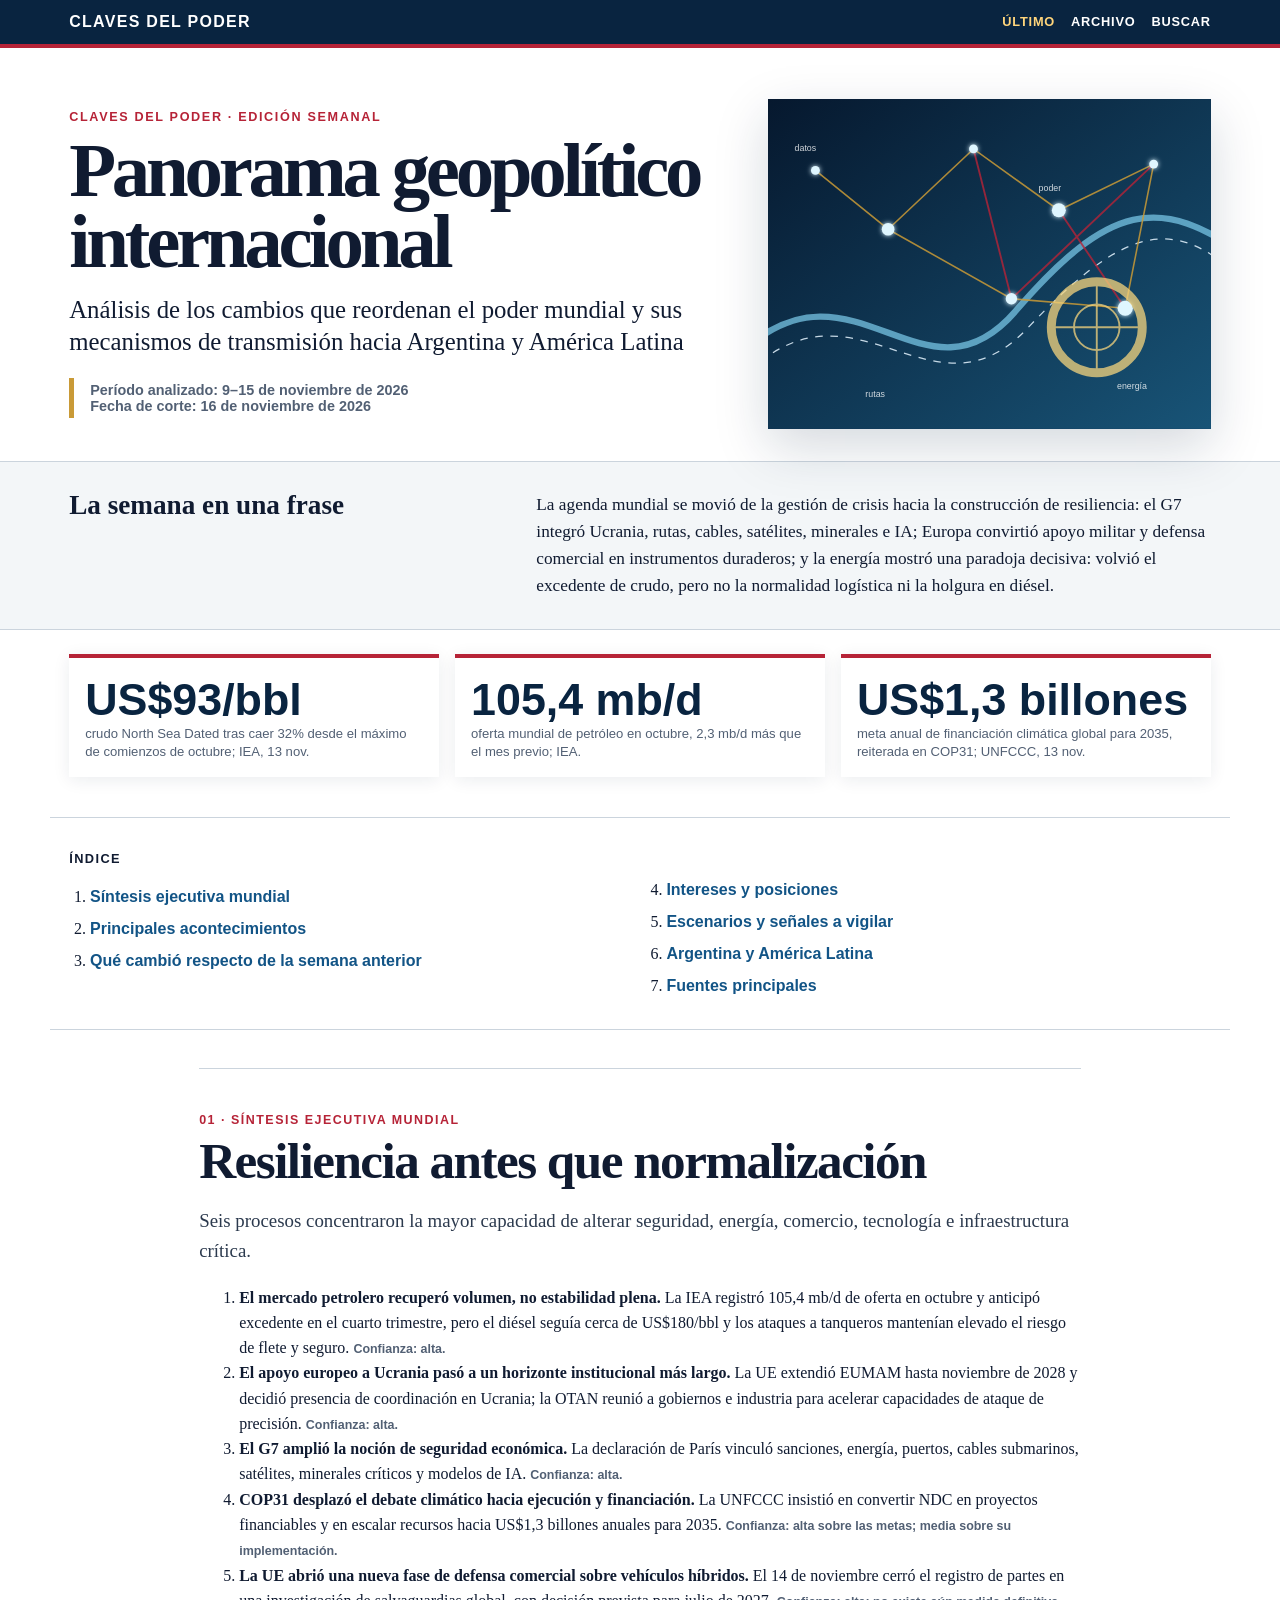
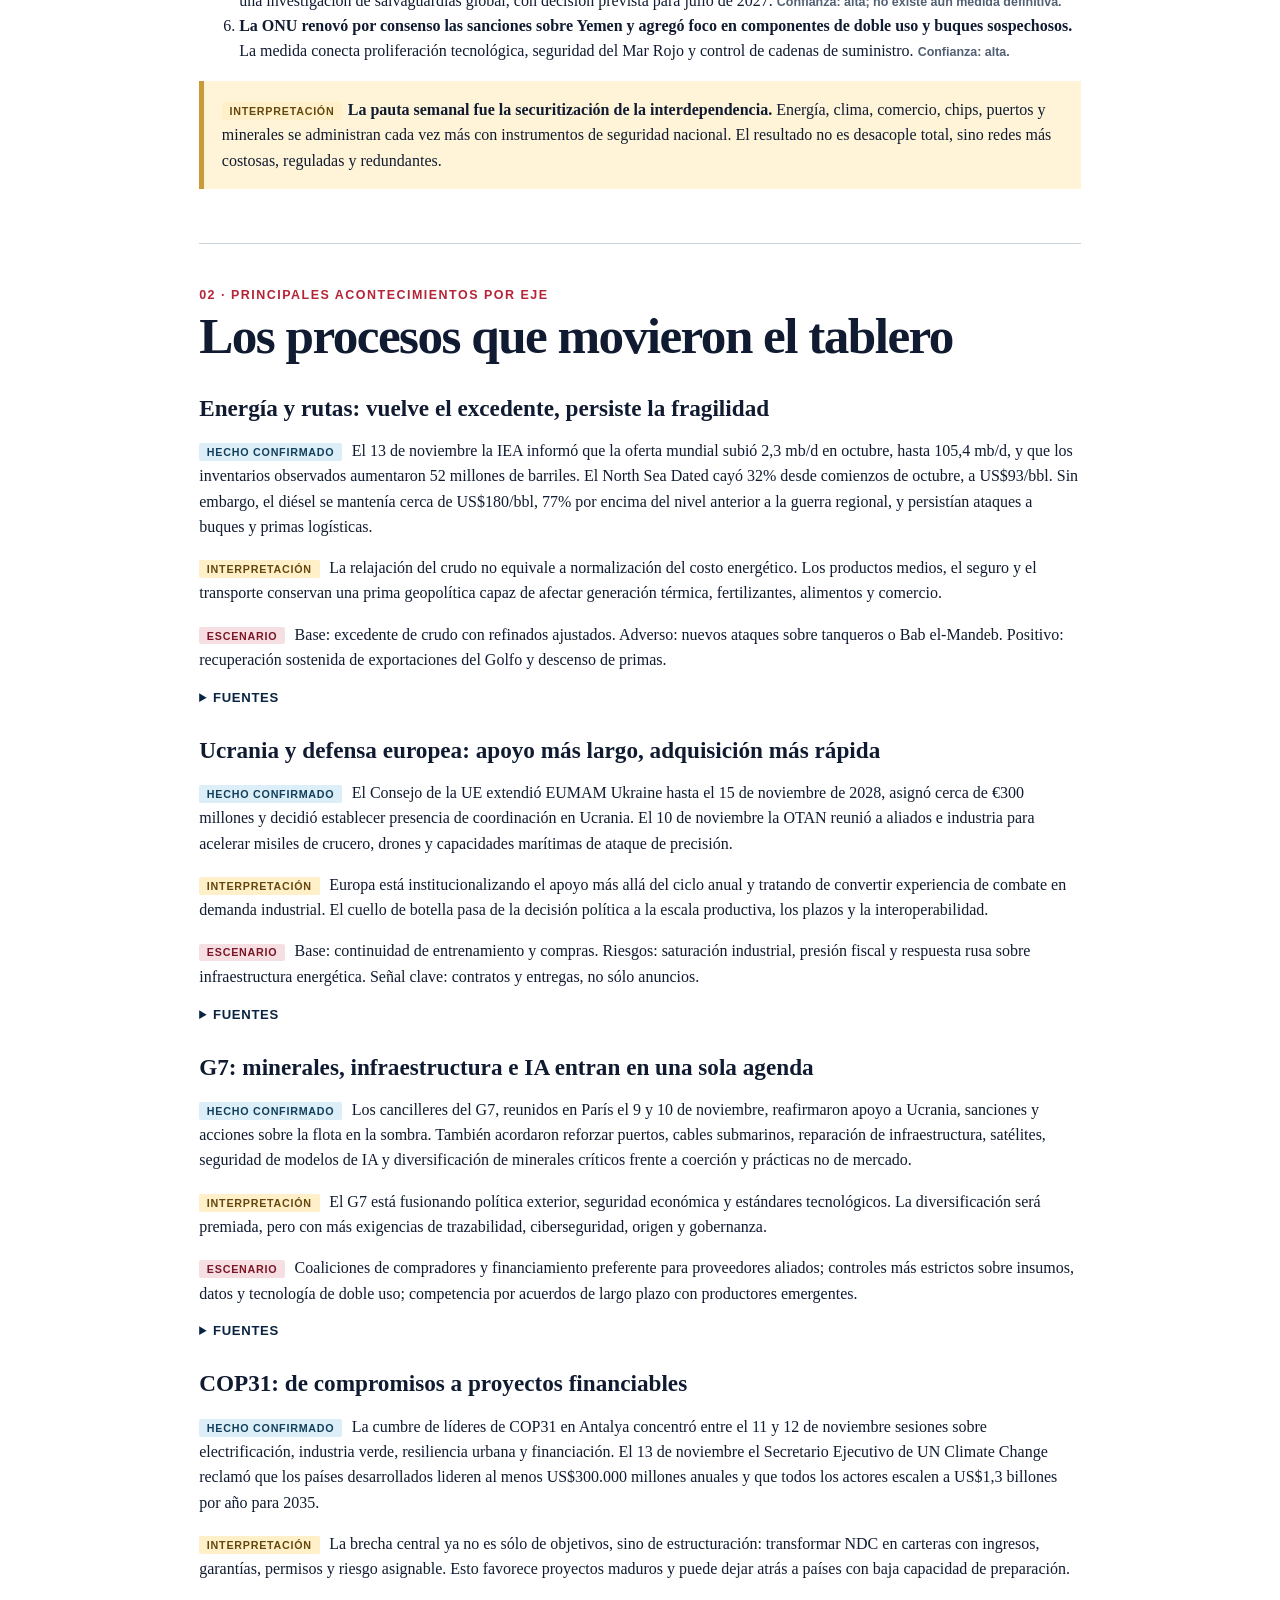
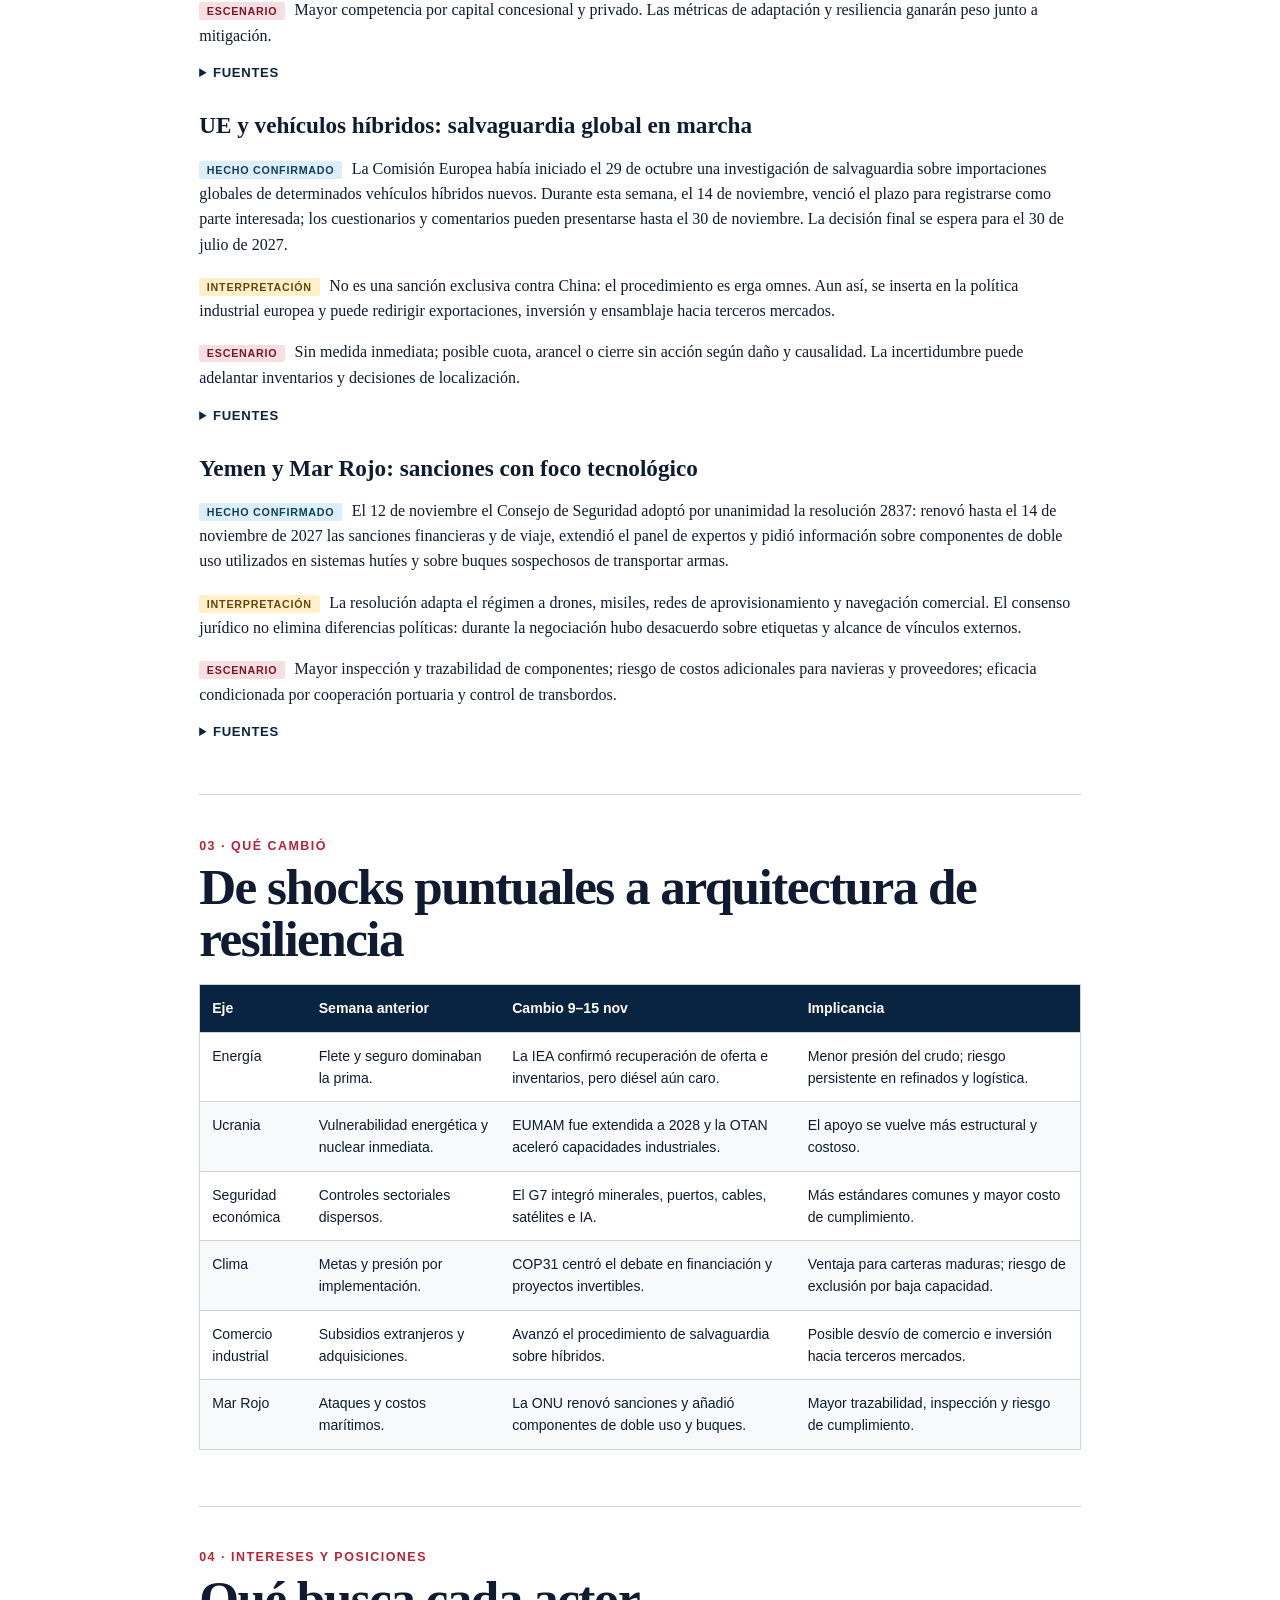
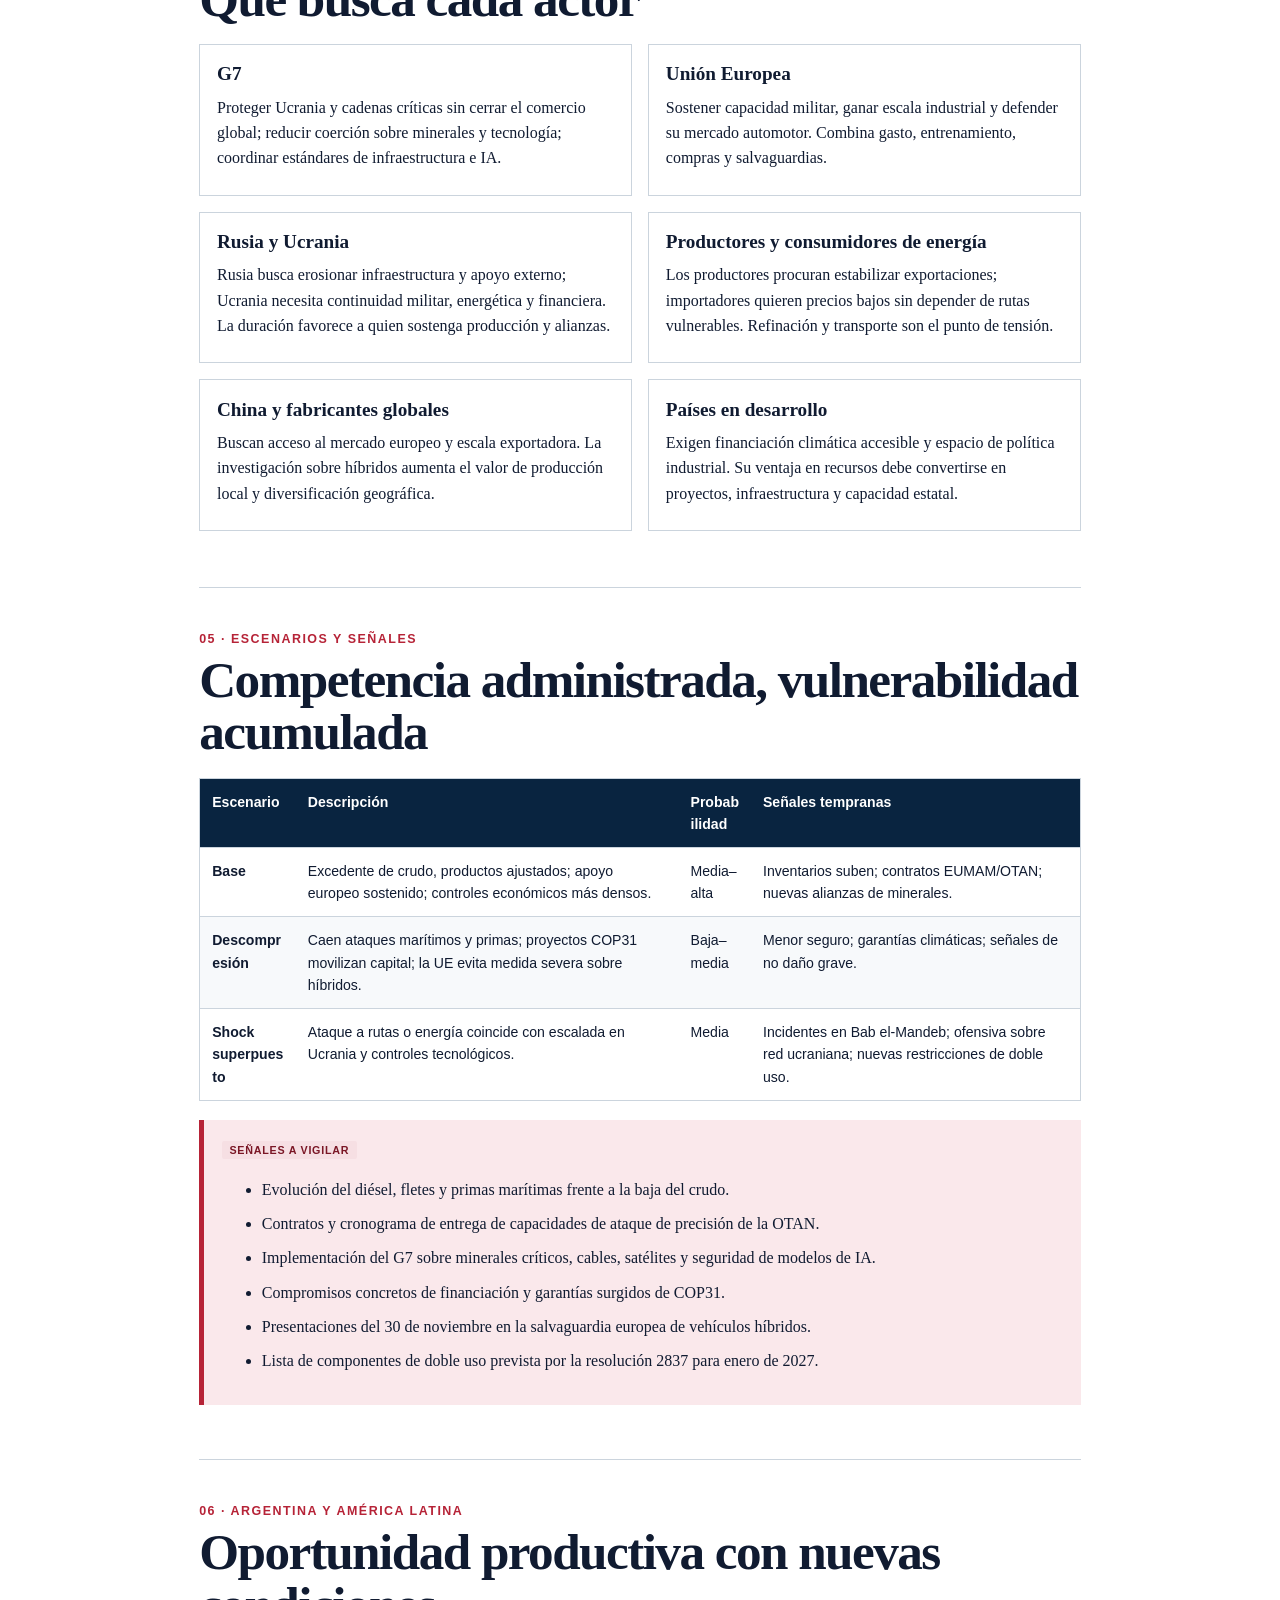
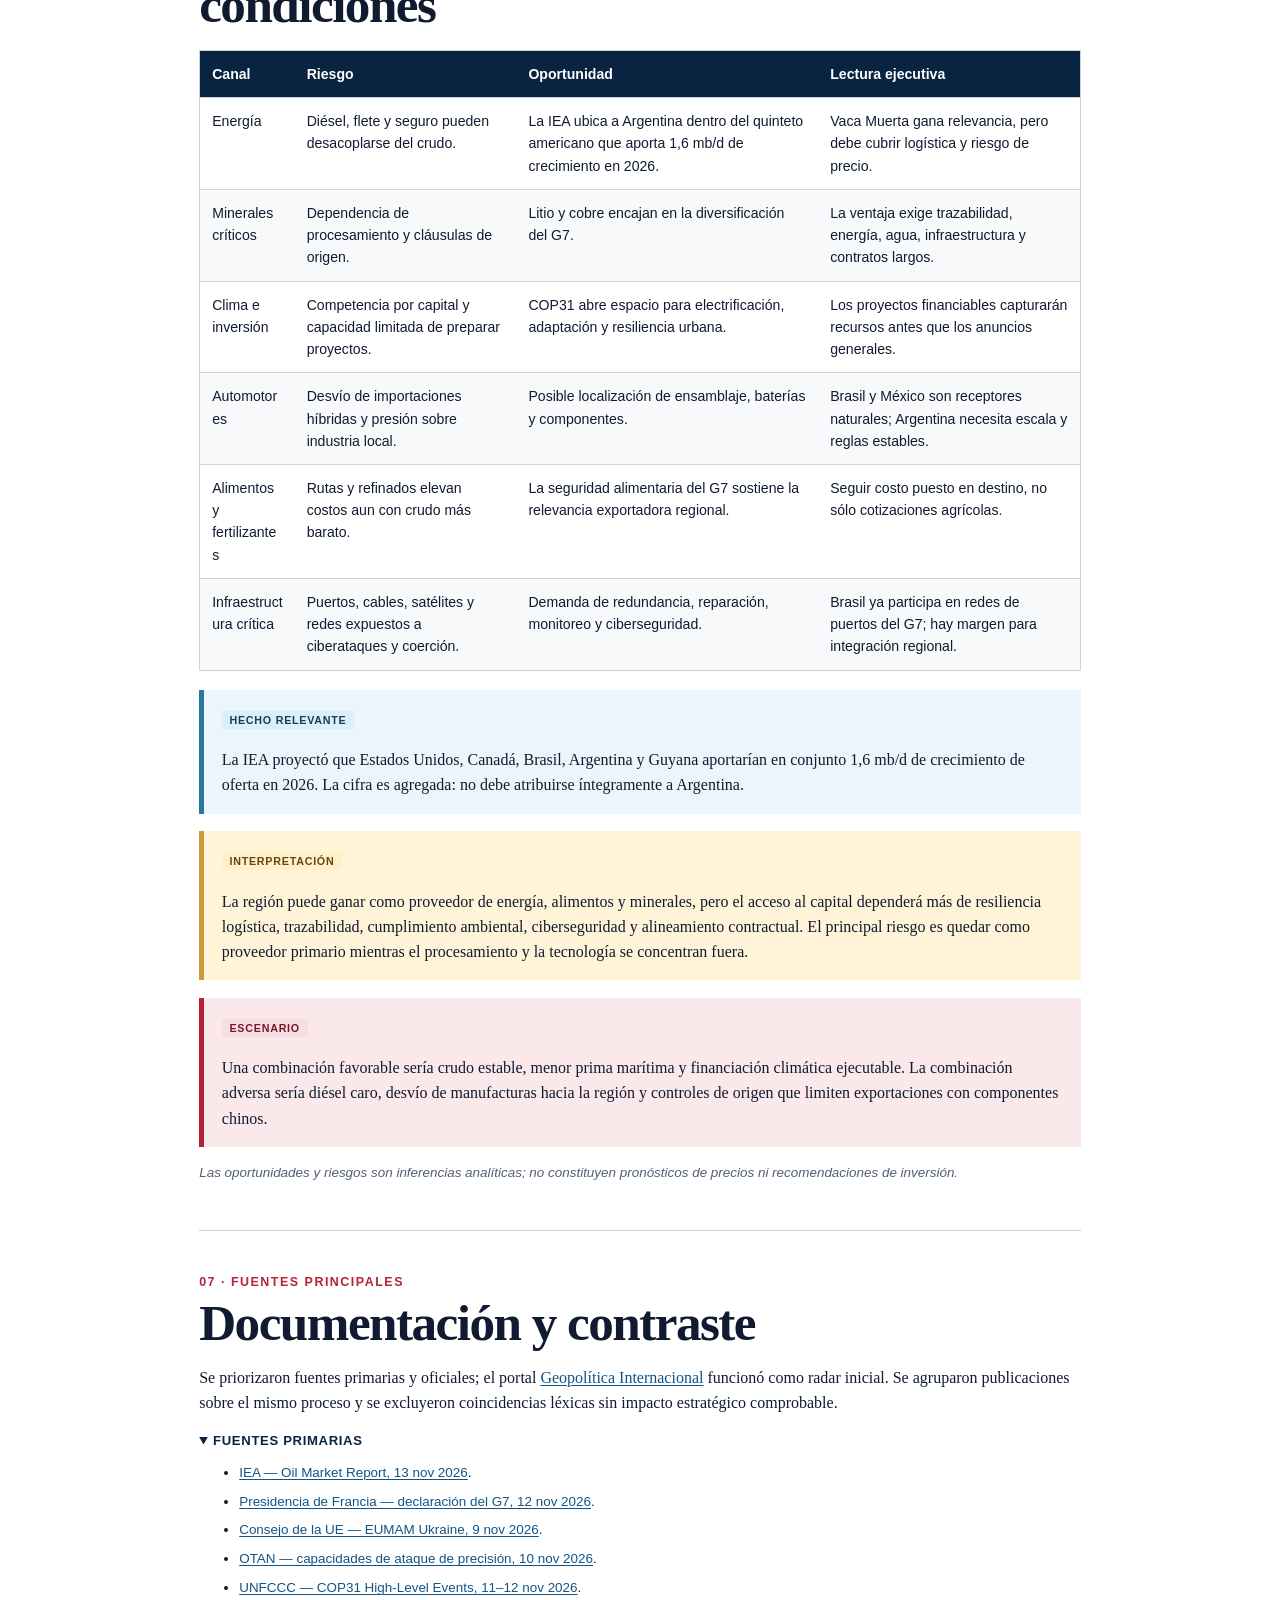
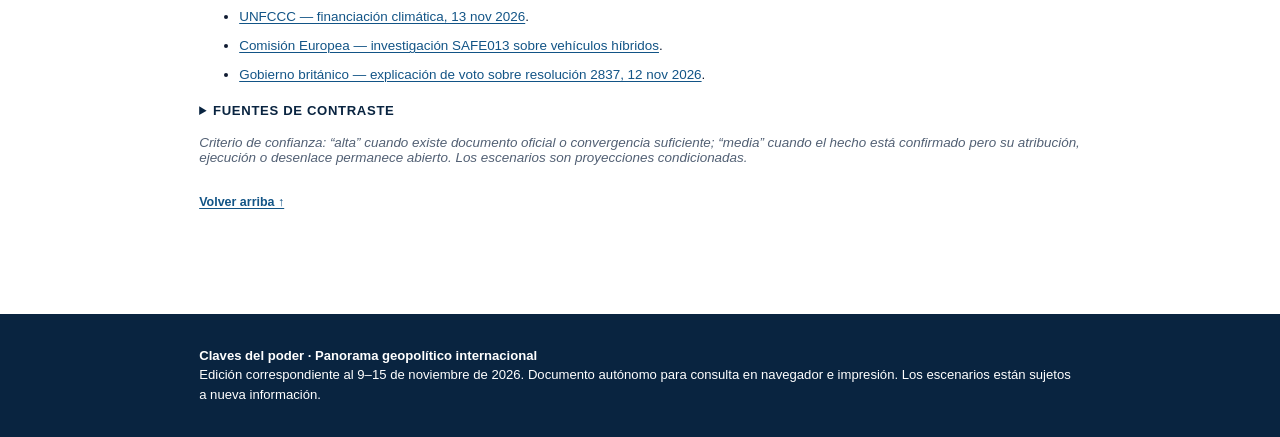
==== commit 7e2df394: "Publica panorama geopolítico semanal del 9 al 15 nov 2026" ====
--- a/panorama-semanal/index.html
+++ b/panorama-semanal/index.html
@@ -3,139 +3,46 @@
 <head>
 <meta charset="utf-8">
 <meta name="viewport" content="width=device-width,initial-scale=1">
-<meta name="description" content="Panorama geopolítico internacional del 2 al 8 de noviembre de 2026: poder, seguridad, energía, comercio, defensa, tecnología e implicancias para Argentina y América Latina.">
-<title>Panorama geopolítico internacional | 2–8 nov 2026</title>
+<meta name="description" content="Panorama geopolítico internacional del 9 al 15 de noviembre de 2026: seguridad, energía, comercio, defensa, tecnología e implicancias para Argentina y América Latina.">
+<title>Panorama geopolítico internacional | 9–15 nov 2026</title>
 <style>
-:root{--ink:#101b31;--navy:#0a2342;--red:#b32335;--sky:#dceef7;--gold:#c6922e;--paper:#fff;--mist:#f3f6f8;--line:#cbd3dc;--muted:#526074;--ok:#eaf5ef;--warn:#fff5dc;--risk:#fbe9eb;--serif:Georgia,"Times New Roman",serif;--sans:Arial,Helvetica,sans-serif}
-*{box-sizing:border-box}html{scroll-behavior:smooth}body{margin:0;background:var(--paper);color:var(--ink);font-family:var(--serif);line-height:1.58}a{color:#125486;text-decoration-thickness:1px;text-underline-offset:2px}a:hover{color:var(--red)}.sitebar{background:var(--navy);color:#fff;border-bottom:4px solid var(--red)}.sitebar__inner{max-width:1180px;margin:auto;padding:.8rem 1.2rem;display:flex;align-items:center;justify-content:space-between;gap:1rem}.brand{color:#fff;text-decoration:none;font:700 1rem var(--sans);letter-spacing:.08em;text-transform:uppercase}.menu{display:flex;gap:1rem;flex-wrap:wrap}.menu a{color:#fff;text-decoration:none;font:700 .8rem var(--sans);text-transform:uppercase;letter-spacing:.06em}.menu a[aria-current="page"]{color:#ffd57b}.hero{max-width:1180px;margin:auto;padding:3.2rem 1.2rem 2rem;display:grid;grid-template-columns:minmax(0,1.2fr) minmax(280px,.8fr);gap:2.2rem;align-items:center}.eyebrow{margin:0 0 .7rem;color:var(--red);font:800 .79rem var(--sans);letter-spacing:.13em;text-transform:uppercase}.hero h1{font-size:clamp(2.6rem,6vw,5.2rem);line-height:.93;letter-spacing:-.055em;margin:.2rem 0 1rem}.subtitle{font-size:clamp(1.15rem,2vw,1.55rem);line-height:1.3;margin:0 0 1.25rem;max-width:760px}.dateline{border-left:5px solid var(--gold);padding:.25rem 0 .25rem 1rem;font:700 .9rem var(--sans);color:var(--muted)}.art{background:linear-gradient(145deg,#071a32,#113d66);border-radius:2px;overflow:hidden;min-height:330px;box-shadow:0 18px 50px #0a23422c}.art svg{display:block;width:100%;height:100%;min-height:330px}.opening{background:var(--mist);border-top:1px solid var(--line);border-bottom:1px solid var(--line)}.opening__inner{max-width:1180px;margin:auto;padding:1.8rem 1.2rem;display:grid;grid-template-columns:1fr 1.55fr;gap:2rem}.opening h2{font-size:1.7rem;line-height:1.1;margin:0}.opening p{margin:0;font-size:1.08rem}.kpis{max-width:1180px;margin:0 auto;padding:1.5rem 1.2rem;display:grid;grid-template-columns:repeat(3,1fr);gap:1rem}.kpi{border-top:4px solid var(--red);padding:1rem;background:#fff;box-shadow:0 3px 16px #0a234215}.kpi b{display:block;font:800 clamp(1.8rem,4vw,2.8rem) var(--sans);color:var(--navy)}.kpi span{display:block;font:.82rem/1.4 var(--sans);color:var(--muted)}.toc{max-width:1180px;margin:1rem auto 2.4rem;padding:1.4rem 1.2rem;border-top:1px solid var(--line);border-bottom:1px solid var(--line)}.toc h2{font:800 .8rem var(--sans);letter-spacing:.11em;text-transform:uppercase}.toc ol{columns:2;column-gap:2rem;padding-left:1.3rem;margin:.5rem 0}.toc li{break-inside:avoid;margin:.42rem 0}.toc a{text-decoration:none;font-family:var(--sans);font-weight:700}.report{max-width:920px;margin:auto;padding:0 1.2rem 4rem}.section{scroll-margin-top:1rem;padding:2.3rem 0;border-top:1px solid var(--line)}.section-number{color:var(--red);font:800 .78rem var(--sans);letter-spacing:.12em;text-transform:uppercase}.section h2{font-size:clamp(2rem,4vw,3.2rem);line-height:1.02;letter-spacing:-.03em;margin:.25rem 0 1rem}.section h3{font-size:1.45rem;line-height:1.18;margin:2rem 0 .6rem}.dek{font-size:1.18rem;color:#2c3a4e}.label{display:inline-block;padding:.18rem .48rem;margin-right:.35rem;border-radius:2px;font:800 .67rem var(--sans);letter-spacing:.07em;text-transform:uppercase}.fact{background:#dceef7;color:#123f5b}.analysis{background:#fff0ca;color:#64470e}.scenario{background:#f6dfe3;color:#7a1625}.confidence{font:700 .78rem var(--sans);color:var(--muted)}.callout{margin:1.1rem 0;padding:1rem 1.1rem;border-left:5px solid var(--gold);background:var(--warn)}.callout.factbox{border-color:#2a789b;background:#edf7fb}.callout.riskbox{border-color:var(--red);background:var(--risk)}.callout p:last-child{margin-bottom:0}.cards{display:grid;grid-template-columns:repeat(2,1fr);gap:1rem;margin:1.2rem 0}.card{border:1px solid var(--line);padding:1.05rem;background:#fff}.card h3{margin:.1rem 0 .55rem;font-size:1.2rem}.card p{margin:.45rem 0}.delta{border-left:4px solid var(--sky);padding-left:1rem}.table-wrap{overflow-x:auto;margin:1.2rem 0;border:1px solid var(--line)}table{border-collapse:collapse;width:100%;min-width:720px;font-family:var(--sans);font-size:.88rem}th{background:var(--navy);color:#fff;text-align:left;padding:.75rem;vertical-align:top}td{border-top:1px solid var(--line);padding:.75rem;vertical-align:top}tr:nth-child(even) td{background:#f7f9fb}.signal-list li{margin:.55rem 0}.sourcebox{margin:1.1rem 0}.sourcebox summary{cursor:pointer;color:var(--navy);font:800 .82rem var(--sans);text-transform:uppercase;letter-spacing:.05em}.sourcebox ul{font-family:var(--sans);font-size:.84rem;overflow-wrap:anywhere}.sourcebox li{margin:.48rem 0}.note{font:italic .84rem var(--sans);color:var(--muted)}.footer{background:var(--navy);color:#fff}.footer__inner{max-width:920px;margin:auto;padding:2rem 1.2rem;font:.82rem/1.5 var(--sans)}.footer a{color:#bfe8ff}.top{display:inline-block;margin-top:1rem;font:700 .78rem var(--sans)}
+:root{--ink:#101b31;--navy:#092440;--red:#b62337;--sky:#dceff8;--gold:#c99a37;--paper:#fff;--mist:#f3f6f8;--line:#cbd4dd;--muted:#526074;--fact:#eaf6fb;--analysis:#fff4d8;--scenario:#fae8eb;--serif:Georgia,"Times New Roman",serif;--sans:Arial,Helvetica,sans-serif}
+*{box-sizing:border-box}html{scroll-behavior:smooth}body{margin:0;background:var(--paper);color:var(--ink);font-family:var(--serif);line-height:1.58;overflow-wrap:anywhere}a{color:#125486;text-decoration-thickness:1px;text-underline-offset:2px}a:hover{color:var(--red)}.sitebar{background:var(--navy);color:#fff;border-bottom:4px solid var(--red)}.sitebar__inner{max-width:1180px;margin:auto;padding:.8rem 1.2rem;display:flex;align-items:center;justify-content:space-between;gap:1rem}.brand{color:#fff;text-decoration:none;font:700 1rem var(--sans);letter-spacing:.08em;text-transform:uppercase}.menu{display:flex;gap:1rem;flex-wrap:wrap}.menu a{color:#fff;text-decoration:none;font:700 .8rem var(--sans);text-transform:uppercase;letter-spacing:.06em}.menu a[aria-current="page"]{color:#ffd57b}.hero{max-width:1180px;margin:auto;padding:3.2rem 1.2rem 2rem;display:grid;grid-template-columns:minmax(0,1.2fr) minmax(280px,.8fr);gap:2.2rem;align-items:center}.eyebrow{margin:0 0 .7rem;color:var(--red);font:800 .79rem var(--sans);letter-spacing:.13em;text-transform:uppercase}.hero h1{font-size:clamp(2.6rem,6vw,5.2rem);line-height:.93;letter-spacing:-.055em;margin:.2rem 0 1rem}.subtitle{font-size:clamp(1.15rem,2vw,1.55rem);line-height:1.3;margin:0 0 1.25rem;max-width:760px}.dateline{border-left:5px solid var(--gold);padding:.25rem 0 .25rem 1rem;font:700 .9rem var(--sans);color:var(--muted)}.art{background:linear-gradient(145deg,#071a32,#164c70);overflow:hidden;min-height:330px;box-shadow:0 18px 50px #0a23422c}.art svg{display:block;width:100%;height:100%;min-height:330px}.opening{background:var(--mist);border-top:1px solid var(--line);border-bottom:1px solid var(--line)}.opening__inner{max-width:1180px;margin:auto;padding:1.8rem 1.2rem;display:grid;grid-template-columns:1fr 1.55fr;gap:2rem}.opening h2{font-size:1.7rem;line-height:1.1;margin:0}.opening p{margin:0;font-size:1.08rem}.kpis{max-width:1180px;margin:0 auto;padding:1.5rem 1.2rem;display:grid;grid-template-columns:repeat(3,1fr);gap:1rem}.kpi{border-top:4px solid var(--red);padding:1rem;background:#fff;box-shadow:0 3px 16px #0a234215}.kpi b{display:block;font:800 clamp(1.8rem,4vw,2.8rem) var(--sans);color:var(--navy)}.kpi span{display:block;font:.82rem/1.4 var(--sans);color:var(--muted)}.toc{max-width:1180px;margin:1rem auto 2.4rem;padding:1.4rem 1.2rem;border-top:1px solid var(--line);border-bottom:1px solid var(--line)}.toc h2{font:800 .8rem var(--sans);letter-spacing:.11em;text-transform:uppercase}.toc ol{columns:2;column-gap:2rem;padding-left:1.3rem;margin:.5rem 0}.toc li{break-inside:avoid;margin:.42rem 0}.toc a{text-decoration:none;font-family:var(--sans);font-weight:700}.report{max-width:920px;margin:auto;padding:0 1.2rem 4rem}.section{scroll-margin-top:1rem;padding:2.3rem 0;border-top:1px solid var(--line)}.section-number{color:var(--red);font:800 .78rem var(--sans);letter-spacing:.12em;text-transform:uppercase}.section h2{font-size:clamp(2rem,4vw,3.2rem);line-height:1.02;letter-spacing:-.03em;margin:.25rem 0 1rem}.section h3{font-size:1.45rem;line-height:1.18;margin:2rem 0 .6rem}.dek{font-size:1.18rem;color:#2c3a4e}.label{display:inline-block;padding:.18rem .48rem;margin-right:.35rem;border-radius:2px;font:800 .67rem var(--sans);letter-spacing:.07em;text-transform:uppercase}.fact{background:#dceef7;color:#123f5b}.analysis{background:#fff0ca;color:#64470e}.scenario{background:#f6dfe3;color:#7a1625}.confidence{font:700 .78rem var(--sans);color:var(--muted)}.callout{margin:1.1rem 0;padding:1rem 1.1rem;border-left:5px solid var(--gold);background:var(--analysis)}.callout.factbox{border-color:#2a789b;background:var(--fact)}.callout.riskbox{border-color:var(--red);background:var(--scenario)}.callout p:last-child{margin-bottom:0}.cards{display:grid;grid-template-columns:repeat(2,1fr);gap:1rem;margin:1.2rem 0}.card{border:1px solid var(--line);padding:1.05rem;background:#fff}.card h3{margin:.1rem 0 .55rem;font-size:1.2rem}.card p{margin:.45rem 0}.table-wrap{overflow-x:auto;margin:1.2rem 0;border:1px solid var(--line);-webkit-overflow-scrolling:touch}table{border-collapse:collapse;width:100%;min-width:720px;font-family:var(--sans);font-size:.88rem}th{background:var(--navy);color:#fff;text-align:left;padding:.75rem;vertical-align:top}td{border-top:1px solid var(--line);padding:.75rem;vertical-align:top}tr:nth-child(even) td{background:#f7f9fb}.signal-list li{margin:.55rem 0}.sourcebox{margin:1.1rem 0}.sourcebox summary{cursor:pointer;color:var(--navy);font:800 .82rem var(--sans);text-transform:uppercase;letter-spacing:.05em}.sourcebox ul{font-family:var(--sans);font-size:.84rem;overflow-wrap:anywhere}.sourcebox li{margin:.48rem 0}.note{font:italic .84rem var(--sans);color:var(--muted)}.footer{background:var(--navy);color:#fff}.footer__inner{max-width:920px;margin:auto;padding:2rem 1.2rem;font:.82rem/1.5 var(--sans)}.footer a{color:#bfe8ff}.top{display:inline-block;margin-top:1rem;font:700 .78rem var(--sans)}
 @media(max-width:760px){.hero{grid-template-columns:1fr;padding-top:2rem}.art{min-height:240px}.art svg{min-height:240px}.opening__inner{grid-template-columns:1fr}.kpis{grid-template-columns:1fr}.toc ol{columns:1}.cards{grid-template-columns:1fr}.sitebar__inner{align-items:flex-start;flex-direction:column}.hero h1{font-size:3.25rem}.report{padding-left:1rem;padding-right:1rem}}
-@media print{.sitebar,.toc,.top{display:none}.hero{padding-top:1rem}.art{box-shadow:none}.section{break-inside:auto}.card,.callout,.kpi,table{break-inside:avoid}a{color:inherit;text-decoration:none}body{font-size:10.5pt}.hero,.opening__inner,.kpis,.report,.footer__inner{max-width:none}.sourcebox{display:block}.sourcebox[open] summary{display:list-item}}
+@media print{.sitebar,.toc,.top{display:none}.hero{padding-top:1rem}.art{box-shadow:none}.section{break-inside:auto}.card,.callout,.kpi,table{break-inside:avoid}a{color:inherit;text-decoration:none}body{font-size:10.5pt}.hero,.opening__inner,.kpis,.report,.footer__inner{max-width:none}.sourcebox{display:block}}
 </style>
 </head>
 <body id="inicio">
 <header class="sitebar"><div class="sitebar__inner"><a class="brand" href="/geopolitica-internacional/panorama-semanal/">Claves del poder</a><nav class="menu" aria-label="Navegación principal"><a href="/geopolitica-internacional/panorama-semanal/" aria-current="page">Último</a><a href="/geopolitica-internacional/panorama-semanal/archivo/">Archivo</a><a href="/geopolitica-internacional/panorama-semanal/buscar/">Buscar</a></nav></div></header>
-
 <main>
 <section class="hero">
-  <div><p class="eyebrow">Claves del poder · Edición semanal</p><h1>Panorama geopolítico internacional</h1><p class="subtitle">Análisis de los cambios que reordenan el poder mundial y sus mecanismos de transmisión hacia Argentina y América Latina</p><div class="dateline">Período analizado: 2–8 de noviembre de 2026<br>Fecha de corte: 9 de noviembre de 2026</div></div>
-  <div class="art" role="img" aria-label="Ilustración abstracta original de redes de poder, rutas marítimas, energía y tecnología">
-  <svg viewBox="0 0 700 520" xmlns="http://www.w3.org/2000/svg" aria-hidden="true"><defs><linearGradient id="g" x1="0" y1="0" x2="1" y2="1"><stop stop-color="#07182e"/><stop offset="1" stop-color="#185378"/></linearGradient><filter id="glow"><feGaussianBlur stdDeviation="4" result="b"/><feMerge><feMergeNode in="b"/><feMergeNode in="SourceGraphic"/></feMerge></filter></defs><rect width="700" height="520" fill="url(#g)"/><path d="M-40 380 C120 250 210 500 365 330 S610 145 760 240" fill="none" stroke="#71c4e9" stroke-width="9" opacity=".7"/><path d="M-20 415 C130 285 230 520 390 360 S620 175 750 270" fill="none" stroke="#d7edf7" stroke-width="2" stroke-dasharray="12 12" opacity=".8"/><g stroke="#c6922e" stroke-width="2" opacity=".8"><path d="M88 116L210 205L330 92L470 185L610 95"/><path d="M210 205L365 320L470 185"/><path d="M330 92L365 320L610 95"/></g><g fill="#d9f2ff" filter="url(#glow)"><circle cx="88" cy="116" r="7"/><circle cx="210" cy="205" r="10"/><circle cx="330" cy="92" r="7"/><circle cx="470" cy="185" r="11"/><circle cx="610" cy="95" r="7"/><circle cx="365" cy="320" r="12"/></g><circle cx="520" cy="360" r="70" fill="none" stroke="#b32335" stroke-width="15" opacity=".9"/><circle cx="520" cy="360" r="36" fill="#b32335" opacity=".55"/><path d="M520 290V430M450 360H590" stroke="#f7d98f" stroke-width="3" opacity=".7"/><g fill="#fff" font-family="Arial" font-size="14" opacity=".8"><text x="55" y="90">datos</text><text x="448" y="150">poder</text><text x="565" y="455">energía</text><text x="180" y="470">rutas</text></g></svg>
-  </div>
+<div><p class="eyebrow">Claves del poder · Edición semanal</p><h1>Panorama geopolítico internacional</h1><p class="subtitle">Análisis de los cambios que reordenan el poder mundial y sus mecanismos de transmisión hacia Argentina y América Latina</p><div class="dateline">Período analizado: 9–15 de noviembre de 2026<br>Fecha de corte: 16 de noviembre de 2026</div></div>
+<div class="art" role="img" aria-label="Ilustración abstracta original de redes globales de poder, rutas marítimas, energía y tecnología"><svg viewBox="0 0 700 520" xmlns="http://www.w3.org/2000/svg" aria-hidden="true"><defs><linearGradient id="bg" x1="0" y1="0" x2="1" y2="1"><stop stop-color="#06182e"/><stop offset="1" stop-color="#185477"/></linearGradient><filter id="gl"><feGaussianBlur stdDeviation="4" result="b"/><feMerge><feMergeNode in="b"/><feMergeNode in="SourceGraphic"/></feMerge></filter></defs><rect width="700" height="520" fill="url(#bg)"/><g fill="none"><path d="M-40 398 C135 236 248 501 392 334 S620 145 760 252" stroke="#7bc9e9" stroke-width="10" opacity=".72"/><path d="M-30 430 C140 270 260 520 410 362 S640 178 750 285" stroke="#e5f5ff" stroke-width="2" stroke-dasharray="12 12" opacity=".85"/><path d="M75 112L190 205L325 78L460 175L610 102L565 330L385 315L190 205" stroke="#c99a37" stroke-width="2.5" opacity=".85"/><path d="M325 78L385 315L610 102M460 175L565 330" stroke="#b62337" stroke-width="3" opacity=".8"/></g><g fill="#dff6ff" filter="url(#gl)"><circle cx="75" cy="112" r="7"/><circle cx="190" cy="205" r="10"/><circle cx="325" cy="78" r="7"/><circle cx="460" cy="175" r="11"/><circle cx="610" cy="102" r="7"/><circle cx="565" cy="330" r="12"/><circle cx="385" cy="315" r="9"/></g><g stroke="#f5d47d" fill="none" opacity=".75"><circle cx="520" cy="360" r="72" stroke-width="14"/><circle cx="520" cy="360" r="36" stroke-width="3"/><path d="M520 288V432M448 360H592" stroke-width="3"/></g><g fill="#fff" font-family="Arial" font-size="14" opacity=".8"><text x="42" y="82">datos</text><text x="428" y="145">poder</text><text x="552" y="458">energía</text><text x="154" y="470">rutas</text></g></svg></div>
 </section>
-
-<section class="opening"><div class="opening__inner"><h2>La semana en una frase</h2><p>El riesgo geopolítico se desplazó desde la expectativa hacia la ejecución: el Congreso estadounidense cambió de manos, la infraestructura energética ucraniana entró en fase crítica de invierno, el Mar Rojo volvió a tensionar costos logísticos y las potencias combinaron treguas comerciales acotadas con controles industriales, militares y tecnológicos más densos.</p></div></section>
-
-<section class="kpis" aria-label="Indicadores destacados">
-  <div class="kpi"><b>&gt; 1/3</b><span>del valor del crudo: peso que llegaron a representar transporte y seguro marítimo en 2026, según el taller conjunto IEA–IEF–OPEP del 4 de noviembre.</span></div>
-  <div class="kpi"><b>≈ 2 semanas</b><span>de combustible para generadores de respaldo disponibles en Zaporiyia bajo operación limitada, según información citada el 8 de noviembre.</span></div>
-  <div class="kpi"><b>&gt; 2.000 km</b><span>de alcance previsto para la capacidad de ataque profundo que Reino Unido y Alemania buscan entregar dentro de la década.</span></div>
+<section class="opening"><div class="opening__inner"><h2>La semana en una frase</h2><p>La agenda mundial se movió de la gestión de crisis hacia la construcción de resiliencia: el G7 integró Ucrania, rutas, cables, satélites, minerales e IA; Europa convirtió apoyo militar y defensa comercial en instrumentos duraderos; y la energía mostró una paradoja decisiva: volvió el excedente de crudo, pero no la normalidad logística ni la holgura en diésel.</p></div></section>
+<section class="kpis" aria-label="Indicadores destacados"><div class="kpi"><b>US$93/bbl</b><span>crudo North Sea Dated tras caer 32% desde el máximo de comienzos de octubre; IEA, 13 nov.</span></div><div class="kpi"><b>105,4 mb/d</b><span>oferta mundial de petróleo en octubre, 2,3 mb/d más que el mes previo; IEA.</span></div><div class="kpi"><b>US$1,3 billones</b><span>meta anual de financiación climática global para 2035, reiterada en COP31; UNFCCC, 13 nov.</span></div></section>
+<nav class="toc" aria-label="Índice"><h2>Índice</h2><ol><li><a href="#sintesis">Síntesis ejecutiva mundial</a></li><li><a href="#acontecimientos">Principales acontecimientos</a></li><li><a href="#cambios">Qué cambió respecto de la semana anterior</a></li><li><a href="#actores">Intereses y posiciones</a></li><li><a href="#escenarios">Escenarios y señales a vigilar</a></li><li><a href="#argentina">Argentina y América Latina</a></li><li><a href="#fuentes">Fuentes principales</a></li></ol></nav>
+<article class="report">
+<section class="section" id="sintesis"><span class="section-number">01 · Síntesis ejecutiva mundial</span><h2>Resiliencia antes que normalización</h2><p class="dek">Seis procesos concentraron la mayor capacidad de alterar seguridad, energía, comercio, tecnología e infraestructura crítica.</p><ol>
+<li><strong>El mercado petrolero recuperó volumen, no estabilidad plena.</strong> La IEA registró 105,4 mb/d de oferta en octubre y anticipó excedente en el cuarto trimestre, pero el diésel seguía cerca de US$180/bbl y los ataques a tanqueros mantenían elevado el riesgo de flete y seguro. <span class="confidence">Confianza: alta.</span></li>
+<li><strong>El apoyo europeo a Ucrania pasó a un horizonte institucional más largo.</strong> La UE extendió EUMAM hasta noviembre de 2028 y decidió presencia de coordinación en Ucrania; la OTAN reunió a gobiernos e industria para acelerar capacidades de ataque de precisión. <span class="confidence">Confianza: alta.</span></li>
+<li><strong>El G7 amplió la noción de seguridad económica.</strong> La declaración de París vinculó sanciones, energía, puertos, cables submarinos, satélites, minerales críticos y modelos de IA. <span class="confidence">Confianza: alta.</span></li>
+<li><strong>COP31 desplazó el debate climático hacia ejecución y financiación.</strong> La UNFCCC insistió en convertir NDC en proyectos financiables y en escalar recursos hacia US$1,3 billones anuales para 2035. <span class="confidence">Confianza: alta sobre las metas; media sobre su implementación.</span></li>
+<li><strong>La UE abrió una nueva fase de defensa comercial sobre vehículos híbridos.</strong> El 14 de noviembre cerró el registro de partes en una investigación de salvaguardias global, con decisión prevista para julio de 2027. <span class="confidence">Confianza: alta; no existe aún medida definitiva.</span></li>
+<li><strong>La ONU renovó por consenso las sanciones sobre Yemen y agregó foco en componentes de doble uso y buques sospechosos.</strong> La medida conecta proliferación tecnológica, seguridad del Mar Rojo y control de cadenas de suministro. <span class="confidence">Confianza: alta.</span></li>
+</ol><div class="callout"><span class="label analysis">Interpretación</span><strong>La pauta semanal fue la securitización de la interdependencia.</strong> Energía, clima, comercio, chips, puertos y minerales se administran cada vez más con instrumentos de seguridad nacional. El resultado no es desacople total, sino redes más costosas, reguladas y redundantes.</div></section>
+<section class="section" id="acontecimientos"><span class="section-number">02 · Principales acontecimientos por eje</span><h2>Los procesos que movieron el tablero</h2>
+<h3>Energía y rutas: vuelve el excedente, persiste la fragilidad</h3><p><span class="label fact">Hecho confirmado</span> El 13 de noviembre la IEA informó que la oferta mundial subió 2,3 mb/d en octubre, hasta 105,4 mb/d, y que los inventarios observados aumentaron 52 millones de barriles. El North Sea Dated cayó 32% desde comienzos de octubre, a US$93/bbl. Sin embargo, el diésel se mantenía cerca de US$180/bbl, 77% por encima del nivel anterior a la guerra regional, y persistían ataques a buques y primas logísticas.</p><p><span class="label analysis">Interpretación</span> La relajación del crudo no equivale a normalización del costo energético. Los productos medios, el seguro y el transporte conservan una prima geopolítica capaz de afectar generación térmica, fertilizantes, alimentos y comercio.</p><p><span class="label scenario">Escenario</span> Base: excedente de crudo con refinados ajustados. Adverso: nuevos ataques sobre tanqueros o Bab el-Mandeb. Positivo: recuperación sostenida de exportaciones del Golfo y descenso de primas.</p><details class="sourcebox"><summary>Fuentes</summary><ul><li><a href="https://www.iea.org/reports/oil-market-report-november-2026">IEA — Oil Market Report, 13 nov 2026</a></li><li><a href="https://www.gov.uk/government/speeches/this-resolution-demonstrates-this-councils-determination-to-take-decisive-action-against-reckless-attacks-by-the-houthis-in-yemen-uk-explanation-of-vo">Gobierno británico — explicación de voto sobre Yemen, 12 nov 2026</a></li></ul></details>
+<h3>Ucrania y defensa europea: apoyo más largo, adquisición más rápida</h3><p><span class="label fact">Hecho confirmado</span> El Consejo de la UE extendió EUMAM Ukraine hasta el 15 de noviembre de 2028, asignó cerca de €300 millones y decidió establecer presencia de coordinación en Ucrania. El 10 de noviembre la OTAN reunió a aliados e industria para acelerar misiles de crucero, drones y capacidades marítimas de ataque de precisión.</p><p><span class="label analysis">Interpretación</span> Europa está institucionalizando el apoyo más allá del ciclo anual y tratando de convertir experiencia de combate en demanda industrial. El cuello de botella pasa de la decisión política a la escala productiva, los plazos y la interoperabilidad.</p><p><span class="label scenario">Escenario</span> Base: continuidad de entrenamiento y compras. Riesgos: saturación industrial, presión fiscal y respuesta rusa sobre infraestructura energética. Señal clave: contratos y entregas, no sólo anuncios.</p><details class="sourcebox"><summary>Fuentes</summary><ul><li><a href="https://www.consilium.europa.eu/en/press/press-releases/2026/11/09/ukraine-council-extends-eu-military-assistance-mission-mandate-for-two-years/">Consejo de la UE — extensión de EUMAM Ukraine, 9 nov 2026</a></li><li><a href="https://nato.int/en/news-and-events/articles/news/2026/11/10/nato-discusses-deep-precision-strike-capabilities-for-deterrence-and-defence">OTAN — deep precision strike capabilities, 10 nov 2026</a></li></ul></details>
+<h3>G7: minerales, infraestructura e IA entran en una sola agenda</h3><p><span class="label fact">Hecho confirmado</span> Los cancilleres del G7, reunidos en París el 9 y 10 de noviembre, reafirmaron apoyo a Ucrania, sanciones y acciones sobre la flota en la sombra. También acordaron reforzar puertos, cables submarinos, reparación de infraestructura, satélites, seguridad de modelos de IA y diversificación de minerales críticos frente a coerción y prácticas no de mercado.</p><p><span class="label analysis">Interpretación</span> El G7 está fusionando política exterior, seguridad económica y estándares tecnológicos. La diversificación será premiada, pero con más exigencias de trazabilidad, ciberseguridad, origen y gobernanza.</p><p><span class="label scenario">Escenario</span> Coaliciones de compradores y financiamiento preferente para proveedores aliados; controles más estrictos sobre insumos, datos y tecnología de doble uso; competencia por acuerdos de largo plazo con productores emergentes.</p><details class="sourcebox"><summary>Fuentes</summary><ul><li><a href="https://www.elysee.fr/en/G7evian/2026/11/12/joint-declaration-following-the-g7-foreign-ministers-meeting-in-paris-on-9-and-10-november-2026">Presidencia de Francia — declaración conjunta del G7, 12 nov 2026</a></li></ul></details>
+<h3>COP31: de compromisos a proyectos financiables</h3><p><span class="label fact">Hecho confirmado</span> La cumbre de líderes de COP31 en Antalya concentró entre el 11 y 12 de noviembre sesiones sobre electrificación, industria verde, resiliencia urbana y financiación. El 13 de noviembre el Secretario Ejecutivo de UN Climate Change reclamó que los países desarrollados lideren al menos US$300.000 millones anuales y que todos los actores escalen a US$1,3 billones por año para 2035.</p><p><span class="label analysis">Interpretación</span> La brecha central ya no es sólo de objetivos, sino de estructuración: transformar NDC en carteras con ingresos, garantías, permisos y riesgo asignable. Esto favorece proyectos maduros y puede dejar atrás a países con baja capacidad de preparación.</p><p><span class="label scenario">Escenario</span> Mayor competencia por capital concesional y privado. Las métricas de adaptación y resiliencia ganarán peso junto a mitigación.</p><details class="sourcebox"><summary>Fuentes</summary><ul><li><a href="https://unfccc.int/cop31/high-level">UNFCCC — COP31 High-Level Events, 11–12 nov 2026</a></li><li><a href="https://unfccc.int/news/un-climate-chief-at-cop31-today-climate-finance-must-help-countries-break-free">UNFCCC — financiación climática, 13 nov 2026</a></li><li><a href="https://unfccc.int/news/un-climate-chief-to-world-leaders-in-antalya-the-political-costs-of-fossil-fuel-dependency-are">UNFCCC — discurso a líderes, 11 nov 2026</a></li></ul></details>
+<h3>UE y vehículos híbridos: salvaguardia global en marcha</h3><p><span class="label fact">Hecho confirmado</span> La Comisión Europea había iniciado el 29 de octubre una investigación de salvaguardia sobre importaciones globales de determinados vehículos híbridos nuevos. Durante esta semana, el 14 de noviembre, venció el plazo para registrarse como parte interesada; los cuestionarios y comentarios pueden presentarse hasta el 30 de noviembre. La decisión final se espera para el 30 de julio de 2027.</p><p><span class="label analysis">Interpretación</span> No es una sanción exclusiva contra China: el procedimiento es erga omnes. Aun así, se inserta en la política industrial europea y puede redirigir exportaciones, inversión y ensamblaje hacia terceros mercados.</p><p><span class="label scenario">Escenario</span> Sin medida inmediata; posible cuota, arancel o cierre sin acción según daño y causalidad. La incertidumbre puede adelantar inventarios y decisiones de localización.</p><details class="sourcebox"><summary>Fuentes</summary><ul><li><a href="https://tron.trade.ec.europa.eu/investigations/case-view?caseId=2926">Comisión Europea — caso SAFE013</a></li><li><a href="https://www.trade.gov/european-union-initiates-safeguard-investigation-global-imports-certain-new-hybrid-vehicles">U.S. Trade Administration — plazos del procedimiento, nov 2026</a></li></ul></details>
+<h3>Yemen y Mar Rojo: sanciones con foco tecnológico</h3><p><span class="label fact">Hecho confirmado</span> El 12 de noviembre el Consejo de Seguridad adoptó por unanimidad la resolución 2837: renovó hasta el 14 de noviembre de 2027 las sanciones financieras y de viaje, extendió el panel de expertos y pidió información sobre componentes de doble uso utilizados en sistemas hutíes y sobre buques sospechosos de transportar armas.</p><p><span class="label analysis">Interpretación</span> La resolución adapta el régimen a drones, misiles, redes de aprovisionamiento y navegación comercial. El consenso jurídico no elimina diferencias políticas: durante la negociación hubo desacuerdo sobre etiquetas y alcance de vínculos externos.</p><p><span class="label scenario">Escenario</span> Mayor inspección y trazabilidad de componentes; riesgo de costos adicionales para navieras y proveedores; eficacia condicionada por cooperación portuaria y control de transbordos.</p><details class="sourcebox"><summary>Fuentes</summary><ul><li><a href="https://www.securitycouncilreport.org/whatsinblue/2026/11/yemen-vote-on-a-draft-resolution-renewing-the-sanctions-regime-2.php">Security Council Report — resolución 2837 y negociación, 12 nov 2026</a></li><li><a href="https://www.gov.uk/government/speeches/this-resolution-demonstrates-this-councils-determination-to-take-decisive-action-against-reckless-attacks-by-the-houthis-in-yemen-uk-explanation-of-vo">Gobierno británico — explicación de voto, 12 nov 2026</a></li></ul></details>
 </section>
-
-<nav class="toc" aria-label="Índice"><h2>Índice</h2><ol><li><a href="#sintesis">Síntesis ejecutiva mundial</a></li><li><a href="#acontecimientos">Principales acontecimientos</a></li><li><a href="#cambios">Qué cambió respecto de la semana anterior</a></li><li><a href="#actores">Intereses y posiciones</a></li><li><a href="#escenarios">Escenarios y señales a vigilar</a></li><li><a href="#argentina">Argentina y América Latina</a></li><li><a href="#fuentes">Fuentes principales</a></li></ol></nav>
-
-<article class="report">
-<section class="section" id="sintesis"><span class="section-number">01 · Síntesis ejecutiva mundial</span><h2>Contención táctica, competencia estructural</h2><p class="dek">Ocho procesos concentraron la mayor capacidad de alterar seguridad, comercio, energía, tecnología e infraestructura crítica.</p>
-<ol>
-<li><strong>Estados Unidos entró en gobierno dividido.</strong> Las proyecciones posteriores a las elecciones de medio término asignaron a los demócratas el control de ambas cámaras. <span class="confidence">Confianza: alta; persistían carreras individuales sin definición al cierre.</span> El cambio limita la agenda legislativa republicana, fortalece la supervisión parlamentaria y eleva el peso de las herramientas ejecutivas en comercio, sanciones y seguridad.</li>
-<li><strong>La guerra de Ucrania volvió a exponer el vínculo entre combate, electricidad y seguridad nuclear.</strong> Zaporiyia perdió nuevamente la alimentación externa el 8 de noviembre y recurrió a diésel; en paralelo, la IEA advirtió que Rusia intensificó ataques contra redes eléctricas, gas y transmisión antes del invierno. <span class="confidence">Confianza: alta en el corte eléctrico; media sobre causas y responsabilidades.</span></li>
-<li><strong>El Mar Rojo pasó de riesgo latente a presión económica cuantificable.</strong> La UE denunció escalada hutí y ataques a navegación, mientras IEA, IEF y OPEP señalaron que flete y seguro superaron, en episodios de 2026, un tercio del valor del crudo. <span class="confidence">Confianza: alta.</span></li>
-<li><strong>Washington y Pekín administraron una tregua selectiva, no una normalización.</strong> Estados Unidos suspendió hasta el 10 de enero de 2027 las medidas de la Sección 301 sobre los sectores marítimo, logístico y naval chinos; China mantuvo derechos antidumping y compensatorios sobre n-propanol estadounidense. <span class="confidence">Confianza: alta.</span></li>
-<li><strong>La UE convirtió el control de subsidios extranjeros en una condición práctica para grandes adquisiciones.</strong> La Comisión autorizó con compromisos la compra de CECONOMY por JD.com para neutralizar riesgos de subsidios y ventajas financieras. <span class="confidence">Confianza: alta.</span></li>
-<li><strong>Europa profundizó su integración militar-industrial.</strong> Reino Unido y Alemania ampliaron cooperación en ataque de precisión, sistemas no tripulados, espacio y apoyo a Ucrania. <span class="confidence">Confianza: alta.</span></li>
-<li><strong>La presión china sobre Taiwán mantuvo capacidad de escalada rápida.</strong> El 3 de noviembre, Taiwán reportó 49 aeronaves, seis buques navales y seis embarcaciones oficiales chinas alrededor de la isla; al día siguiente denunció una patrulla conjunta de preparación de combate. <span class="confidence">Confianza: alta sobre los registros taiwaneses; sin verificación independiente completa.</span></li>
-<li><strong>La IA dejó de ser sólo una ventaja defensiva y pasó a ser un multiplicador explícito de riesgo.</strong> El NCSC británico evaluó como altamente probable que malware con IA sea usado en un ataque de ransomware contra infraestructura crítica antes de 2028. <span class="confidence">Confianza: alta sobre la evaluación; el evento futuro es una proyección.</span></li>
-</ol>
-<div class="callout"><span class="label analysis">Interpretación</span><strong>La pauta común es una “cooperación cercada”.</strong> Los actores preservan canales puntuales —treguas arancelarias, aprobaciones condicionadas, coordinación aliada— mientras endurecen controles sobre logística, capital, tecnología, defensa e infraestructura. Para empresas y gobiernos, el cumplimiento regulatorio y la resiliencia operativa pesan cada vez más que la eficiencia de costo aislada.</div>
-</section>
-
-<section class="section" id="acontecimientos"><span class="section-number">02 · Principales acontecimientos por eje</span><h2>Los procesos que movieron el tablero</h2>
-
-<h3>Estados Unidos: las elecciones alteran la capacidad de gobierno</h3><p><span class="label fact">Hecho confirmado</span> Associated Press y análisis postelectorales informaron que los demócratas obtuvieron el control de la Cámara de Representantes y del Senado, terminando con el gobierno republicano unificado. Algunas contiendas seguían abiertas, por lo que los márgenes finales no estaban consolidados.</p><p><span class="label analysis">Interpretación</span> El resultado no revierte por sí mismo las políticas existentes, pero eleva la probabilidad de bloqueo legislativo, investigaciones y negociación presupuestaria. Comercio, sanciones, controles de exportación y política exterior podrían desplazarse aún más hacia facultades ejecutivas y regulatorias.</p><p><span class="label scenario">Escenario</span> Base: coexistencia de mayor fiscalización parlamentaria con continuidad de instrumentos ejecutivos. Riesgo: choques presupuestarios o judicialización de políticas industriales. Oportunidad: acuerdos acotados en defensa, infraestructura y competencia tecnológica.</p>
-<details class="sourcebox"><summary>Fuentes de este proceso</summary><ul><li><a href="https://apnews.com/article/f126e12e05b579a327b98481c0ae2226">Associated Press — Democrats win control of Congress (3–4 nov 2026)</a></li><li><a href="https://mwcllc.com/storage/media/2026-Post-Election-Report-11.06.26-at-830-am-1.pdf">McGuireWoods — 2026 Post-Election Report (6 nov 2026)</a></li></ul></details>
-
-<h3>Ucrania: red eléctrica, gas y seguridad nuclear convergen</h3><p><span class="label fact">Hecho confirmado</span> El 8 de noviembre la central nuclear de Zaporiyia perdió alimentación eléctrica externa y pasó a generadores diésel. La causa y el punto de la interrupción no estaban claros; las partes se acusaron mutuamente. La radiación se reportó dentro de parámetros normales. La IEA, en su evaluación preinvernal del 5 de noviembre, describió ataques rusos más intensos contra generación, gas y transmisión, con drones de mayor alcance y velocidad.</p><p><span class="label analysis">Interpretación</span> El riesgo no se limita a la capacidad de generación: combina continuidad del sistema, reservas de combustible, sincronización de red, protección física y seguridad nuclear. La dependencia del respaldo diésel aumenta el costo de una interrupción prolongada.</p><p><span class="label scenario">Escenario</span> Base: restauración de alimentación externa con nuevos episodios de vulnerabilidad. Adverso: ataques que fragmenten la red o prolonguen el funcionamiento con diésel. La atribución de daños seguirá siendo disputada.</p>
-<details class="sourcebox"><summary>Fuentes de este proceso</summary><ul><li><a href="https://sa.marketscreener.com/news/zaporizhzhia-nuclear-plant-relying-on-generators-again-after-losing-external-power-supply-ce785fd2d08cf220">Reuters — Zaporiyia vuelve a depender de generadores (8 nov 2026)</a></li><li><a href="https://www.iea.org/files/d3823d5d-4dc9-420f-8f5a-f5a26763c319/Ukrainesenergysecurity2026Pre-winterassessment2026-2027.pdf">IEA — Ukraine’s energy security: pre-winter assessment 2026–2027 (5 nov 2026)</a></li></ul></details>
-
-<h3>Mar Rojo: la seguridad de rutas se convierte en costo energético</h3><p><span class="label fact">Hecho confirmado</span> La UE condenó el 2 de noviembre la escalada hutí, los ataques a infraestructura civil saudita y a la navegación, y reiteró la importancia del Mar Rojo y Bab el-Mandeb. Dos días después, IEA, IEF y OPEP reunieron a gobiernos e industria para evaluar vulnerabilidades de estrechos, seguros y capacidad naviera; se informó que transporte y seguro llegaron a exceder un tercio del valor del crudo en 2026.</p><p><span class="label analysis">Interpretación</span> La prima geopolítica se transmite por fletes, demoras, seguros y desvíos, incluso sin una interrupción física total. El impacto es mayor para importadores dependientes de GNL, combustibles y fertilizantes.</p><p><span class="label scenario">Escenario</span> Base: navegación con costos elevados y protección naval. Adverso: ampliación de ataques a puertos o infraestructura saudita. Positivo: cese de hostilidades y normalización gradual de seguros, con rezago.</p>
-<details class="sourcebox"><summary>Fuentes de este proceso</summary><ul><li><a href="https://www.consilium.europa.eu/en/press/press-releases/2026/11/02/statement-of-the-high-representative-on-behalf-of-the-eu-on-the-situation-in-yemen/">Consejo de la UE — Declaración sobre Yemen y el Mar Rojo (2 nov 2026)</a></li><li><a href="https://www.opec.org/pr-detail/621-4-november-2026.html">OPEP — Taller IEA–IEF–OPEP sobre flujos y rutas marítimas (4 nov 2026)</a></li><li><a href="https://www.ief.org/events/joint-iea-ief-opec-technical-workshop-on-the-security-of-energy-flows-maritime-routes-and-market-stability">IEF — Security of energy flows, maritime routes and market stability (4 nov 2026)</a></li></ul></details>
-
-<h3>Estados Unidos–China: alivio marítimo limitado y coerción sectorial persistente</h3><p><span class="label fact">Hecho confirmado</span> La USTR dispuso que desde el 9 de noviembre y hasta el 10 de enero de 2027 quedaran nuevamente suspendidas las tasas y otras acciones de la Sección 301 aplicables a los sectores marítimo, logístico y naval de China. En la misma semana, el Ministerio de Comercio chino prorrogó por cinco años derechos antidumping y compensatorios sobre n-propanol de Estados Unidos.</p><p><span class="label analysis">Interpretación</span> La suspensión reduce un choque inmediato sobre transporte y equipos portuarios, pero conserva la fecha de vencimiento como palanca negociadora. La respuesta china muestra que la desescalada es selectiva: siguen activos los instrumentos de defensa comercial.</p><p><span class="label scenario">Escenario</span> Base: negociación hasta enero con excepciones sectoriales. Adverso: reactivación de tasas y represalias. Positivo: extensión del alivio si se verifican avances en prácticas marítimas y navales.</p>
-<details class="sourcebox"><summary>Fuentes de este proceso</summary><ul><li><a href="https://ustr.gov/sites/default/files/files/Issue_Areas/Enforcement/Section%20301/USTR%20Sec%20301%20Ships%20FRN%20Further%20Suspension.pdf">USTR — Further suspension of Section 301 actions on China’s maritime sectors (vigencia 9 nov 2026)</a></li><li><a href="https://cacs.mofcom.gov.cn/cacscms/article/jkdc?articleId=189698&amp;type=">MOFCOM — Continuación de derechos compensatorios sobre n-propanol (6 nov 2026)</a></li><li><a href="https://cacs.mofcom.gov.cn/cacscms/article/jkdc?articleId=189697&amp;type=">MOFCOM — Continuación de derechos antidumping sobre n-propanol (6 nov 2026)</a></li></ul></details>
-
-<h3>Unión Europea: los subsidios extranjeros pasan a condicionar adquisiciones</h3><p><span class="label fact">Hecho confirmado</span> La Comisión Europea aprobó el 3 de noviembre, con compromisos, la compra de CECONOMY por JD.com bajo el Reglamento de Subsidios Extranjeros. La investigación concluyó que las ayudas podían distorsionar la competencia; los remedios buscan impedir subsidios cruzados y neutralizar ventajas financieras.</p><p><span class="label analysis">Interpretación</span> La UE señala que una inversión puede ser bienvenida y, al mismo tiempo, quedar sujeta a obligaciones de estructura financiera y conducta. Para capitales estatales o respaldados por gobiernos, el origen de fondos y las relaciones intragrupo pasan a ser variables de aprobación.</p><p><span class="label scenario">Escenario</span> Mayor uso del reglamento en tecnología, energía, infraestructura y comercio minorista. El precedente puede elevar costos de diligencia y prolongar cierres, sin implicar un cierre general a la inversión china.</p>
-<details class="sourcebox"><summary>Fuentes de este proceso</summary><ul><li><a href="https://ec.europa.eu/commission/presscorner/api/files/document/print/en/ip_26_2300/IP_26_2300_EN.pdf">Comisión Europea — Aprobación condicionada de JD.com/CECONOMY (3 nov 2026)</a></li></ul></details>
-
-<h3>Europa: integración militar-industrial de mayor alcance</h3><p><span class="label fact">Hecho confirmado</span> Reino Unido y Alemania celebraron el 2 de noviembre el segundo Consejo Ministerial de Defensa del acuerdo Trinity House. Confirmaron avances en ataque profundo de más de 2.000 km, sistemas no tripulados, espacio y coordinación de apoyo a Ucrania.</p><p><span class="label analysis">Interpretación</span> La cooperación se desplaza de declaraciones a programas con cadenas de suministro, empleo y plazos industriales. Busca cubrir brechas europeas, sostener disuasión y reducir dependencia operativa, aunque la entrega principal permanece hacia el final de la década.</p><p><span class="label scenario">Escenario</span> Base: consolidación de consorcios y compras conjuntas. Riesgos: costos, interoperabilidad, cambios políticos y capacidad industrial. Señal inmediata: reunión del Grupo de Contacto para la Defensa de Ucrania prevista en la OTAN.</p>
-<details class="sourcebox"><summary>Fuentes de este proceso</summary><ul><li><a href="https://www.gov.uk/government/news/uk-germany-defence-ministerial-council-joint-statement--2">Gobierno del Reino Unido — Joint Statement del Consejo de Defensa UK–Germany (2 nov 2026)</a></li></ul></details>
-
-<h3>Indo-Pacífico: presión sostenida sobre Taiwán</h3><p><span class="label fact">Hecho confirmado</span> El Ministerio de Defensa taiwanés registró 49 aeronaves del EPL, seis buques de la Armada china y seis embarcaciones oficiales en torno a la isla en las 24 horas hasta la mañana del 3 de noviembre. El 4 de noviembre informó una patrulla conjunta de preparación de combate con 14 aeronaves.</p><p><span class="label analysis">Interpretación</span> La actividad combina entrenamiento, coerción y normalización de presencia. Eleva el desgaste de la defensa taiwanesa y reduce el tiempo de discriminación entre ejercicio y operación real.</p><p><span class="label scenario">Escenario</span> Base: presión episódica sin bloqueo sostenido. Adverso: ejercicios que restrinjan rutas aéreas o marítimas. La cifra proviene de Taiwán y no equivale, por sí sola, a una intención inmediata de ataque.</p>
-<details class="sourcebox"><summary>Fuentes de este proceso</summary><ul><li><a href="https://www.mnd.gov.tw/en/news/plaact/88121">Ministerio de Defensa de Taiwán — Actividad del EPL (3 nov 2026)</a></li><li><a href="https://www.mnd.gov.tw/en/News/PressRelease/88156">Ministerio de Defensa de Taiwán — Patrulla conjunta de preparación de combate (4 nov 2026)</a></li></ul></details>
-
-<h3>Ciberseguridad: la IA acelera la explotación de infraestructura heredada</h3><p><span class="label fact">Hecho confirmado</span> El NCSC británico publicó el 3 de noviembre una evaluación a 2028: considera altamente probable que malware con IA participe en un ataque de ransomware contra infraestructura crítica y probable que actores exploten vulnerabilidades conocidas y nuevas superficies creadas por la incorporación de IA.</p><p><span class="label analysis">Interpretación</span> La principal amenaza de corto plazo no es una capacidad completamente nueva, sino mayor velocidad y escala sobre debilidades existentes: activos sin inventario, tecnología operacional heredada, proveedores y accesos remotos.</p><p><span class="label scenario">Escenario</span> Base: automatización creciente de reconocimiento y explotación. Adverso: interrupción simultánea de servicios esenciales. Mitigación: segmentación, copias probadas, gestión de vulnerabilidades y control de terceros.</p>
-<details class="sourcebox"><summary>Fuentes de este proceso</summary><ul><li><a href="https://www.ncsc.gov.uk/news/cyber-chief-uk-facing-ai-powered-attacks-on-critical-infrastructure-in-two-years">NCSC — AI-powered attacks on critical infrastructure within two years (3 nov 2026)</a></li><li><a href="https://www.ncsc.gov.uk/report/artificial-intelligence-and-cyber-intrusion">NCSC — Artificial intelligence and cyber intrusion (3 nov 2026)</a></li></ul></details>
-</section>
-
-<section class="section" id="cambios"><span class="section-number">03 · Qué cambió</span><h2>De la preparación a la ejecución</h2>
-<div class="table-wrap"><table><thead><tr><th>Eje</th><th>Semana anterior</th><th>Cambio 2–8 nov</th><th>Implicancia</th></tr></thead><tbody>
-<tr><td>Estados Unidos</td><td>Agenda industrial y Sección 232.</td><td>El resultado electoral produjo gobierno dividido.</td><td>Menor previsibilidad legislativa; más peso de regulación y control parlamentario.</td></tr>
-<tr><td>Ucrania</td><td>Innovación OTAN–Ucrania y apoyo tecnológico.</td><td>Corte externo en Zaporiyia y alerta preinvernal de la IEA.</td><td>La continuidad energética y nuclear domina el riesgo inmediato.</td></tr>
-<tr><td>Rutas marítimas</td><td>Tecnologías y doctrina de seguridad marítima.</td><td>Escalada hutí y costo de flete/seguro cuantificado.</td><td>El riesgo se traslada a precios energéticos y comerciales.</td></tr>
-<tr><td>EE. UU.–China</td><td>Presión sobre minerales críticos y manufacturas.</td><td>Suspensión temporal de medidas navales, con defensas comerciales aún activas.</td><td>Tregua táctica con fecha de vencimiento, no normalización.</td></tr>
-<tr><td>Europa</td><td>Sanciones y cooperación de innovación.</td><td>Control de subsidios aplicado a una gran compra e integración de ataque profundo.</td><td>Regulación económica y defensa se vuelven instrumentos industriales.</td></tr>
-<tr><td>Ciberseguridad</td><td>Riesgo estatal y de cadenas de suministro.</td><td>Horizonte explícito 2028 para ransomware con IA en infraestructura crítica.</td><td>Urgencia de resiliencia operativa y controles básicos verificables.</td></tr>
-</tbody></table></div>
-</section>
-
-<section class="section" id="actores"><span class="section-number">04 · Intereses y posiciones</span><h2>Qué busca cada actor</h2><div class="cards">
-<div class="card"><h3>Estados Unidos</h3><p><strong>Ejecutivo:</strong> conservar margen en comercio, sanciones y seguridad. <strong>Congreso demócrata:</strong> fiscalización, presupuesto y capacidad de condicionar nombramientos y legislación. <strong>Interés común:</strong> competir con China sin desorganizar cadenas propias.</p></div>
-<div class="card"><h3>China</h3><p>Reducir costos de la presión estadounidense sobre transporte, tecnología y capital; mantener instrumentos sectoriales de defensa comercial; sostener coerción gradual sobre Taiwán sin asumir los costos de una guerra abierta.</p></div>
-<div class="card"><h3>UE, Reino Unido y Alemania</h3><p>Proteger competencia interna frente a subsidios externos, ganar autonomía industrial y sostener disuasión convencional. La apertura a inversión queda condicionada por trazabilidad financiera; la defensa, por capacidad de producción.</p></div>
-<div class="card"><h3>Rusia y Ucrania</h3><p>Rusia busca degradar energía y logística para aumentar el costo del invierno; Ucrania prioriza continuidad de red, defensa aérea y apoyo externo. En Zaporiyia, ambas partes disputan atribución y narrativa.</p></div>
-<div class="card"><h3>Houthis, Irán y actores del Golfo</h3><p>Los hutíes usan la navegación y la infraestructura regional como palanca político-militar. La UE exige cese de ataques y cuestiona el apoyo iraní. Arabia Saudita busca proteger infraestructura y evitar una ampliación regional.</p></div>
-<div class="card"><h3>Empresas y operadores críticos</h3><p>Buscan continuidad, seguros y acceso a mercados, pero enfrentan requisitos simultáneos de ciberseguridad, origen de capital, sanciones, resiliencia logística y control de proveedores.</p></div>
-</div></section>
-
-<section class="section" id="escenarios"><span class="section-number">05 · Escenarios y señales</span><h2>Un equilibrio frágil</h2>
-<div class="table-wrap"><table><thead><tr><th>Escenario</th><th>Descripción</th><th>Probabilidad cualitativa</th><th>Señales tempranas</th></tr></thead><tbody>
-<tr><td><strong>Base: competencia administrada</strong></td><td>Gobierno dividido en EE. UU.; tregua comercial acotada con China; presión sostenida en Ucrania, Mar Rojo y Taiwán sin salto sistémico.</td><td>Media–alta</td><td>Negociación USTR–China; restauración eléctrica en Zaporiyia; seguros marítimos todavía altos pero estables.</td></tr>
-<tr><td><strong>Positivo: descompresión parcial</strong></td><td>Extensión del alivio marítimo EE. UU.–China, menor actividad hutí y reparación duradera de conexiones eléctricas ucranianas.</td><td>Baja–media</td><td>Prórroga antes de enero; caída de primas; acceso técnico estable a Zaporiyia.</td></tr>
-<tr><td><strong>Adverso: shocks superpuestos</strong></td><td>Blackout prolongado en Zaporiyia, ataque sobre rutas o infraestructura del Golfo y ransomware con IA contra servicios esenciales.</td><td>Media</td><td>Menor reserva de diésel; incidentes en Bab el-Mandeb; intrusiones coordinadas en OT y proveedores.</td></tr>
-</tbody></table></div>
-<div class="callout riskbox"><span class="label scenario">Señales a vigilar</span><ul class="signal-list"><li>Restablecimiento y estabilidad de las líneas externas de Zaporiyia; nivel de combustible de respaldo y acceso de inspectores.</li><li>Incidentes contra buques, puertos e infraestructura saudita; evolución de primas de seguro y desvíos por el Cabo.</li><li>Primeras agendas de comités y negociaciones presupuestarias del nuevo Congreso estadounidense.</li><li>Negociación antes del 10 de enero sobre las medidas marítimas de la Sección 301 y cualquier aclaración china sobre controles de minerales críticos.</li><li>Actividad aérea y naval alrededor de Taiwán, especialmente ejercicios que afecten corredores comerciales.</li><li>Implementación de los compromisos JD.com/CECONOMY y nuevas investigaciones europeas bajo el Reglamento de Subsidios Extranjeros.</li><li>Reunión del Grupo de Contacto para la Defensa de Ucrania y anuncios de capacidad industrial europea.</li><li>Alertas sobre explotación automatizada de redes operativas y proveedores de energía, agua, transporte y telecomunicaciones.</li></ul></div>
-</section>
-
-<section class="section" id="argentina"><span class="section-number">06 · Argentina y América Latina</span><h2>Canales de transmisión: costos, capital y resiliencia</h2>
-<div class="table-wrap"><table><thead><tr><th>Canal</th><th>Riesgo</th><th>Oportunidad</th><th>Lectura ejecutiva</th></tr></thead><tbody>
-<tr><td>Energía y combustibles</td><td>Flete y seguro más caros para GNL, gasoil, fertilizantes y equipos; volatilidad si escala el Mar Rojo.</td><td>Mayor valor de producción regional, almacenamiento y contratos flexibles.</td><td>No confundir estabilidad del precio del crudo con estabilidad del costo puesto en destino.</td></tr>
-<tr><td>Comercio y logística</td><td>Vencimiento de la tregua marítima EE. UU.–China y desvíos de rutas.</td><td>Puertos latinoamericanos, servicios logísticos y diversificación de proveedores.</td><td>La ventana hasta enero reduce presión inmediata, pero no elimina el riesgo regulatorio.</td></tr>
-<tr><td>Inversión y subsidios</td><td>Mayor escrutinio del origen de fondos y ventajas estatales en mercados desarrollados.</td><td>Proyectos con gobernanza, transparencia y separación financiera pueden atraer capital.</td><td>La estructura del financiamiento será tan importante como la tecnología o el activo.</td></tr>
-<tr><td>Minerales críticos</td><td>Dependencia de procesamiento, compradores concentrados y controles externos.</td><td>Litio, cobre y servicios de trazabilidad ganan valor estratégico.</td><td>La ventaja regional requiere procesamiento, infraestructura y contratos de largo plazo.</td></tr>
-<tr><td>Alimentos y fertilizantes</td><td>Costos marítimos y energéticos pueden alterar márgenes y calendarios.</td><td>Proveedores regionales de alimentos conservan relevancia ante disrupciones.</td><td>Seguir diferenciales de flete y disponibilidad, no sólo precios internacionales.</td></tr>
-<tr><td>Tecnología y ciberseguridad</td><td>Infraestructura heredada y terceros expuestos a explotación acelerada por IA.</td><td>Demanda de inventario OT, segmentación, respuesta, copias y auditoría de proveedores.</td><td>La oportunidad es operativa: continuidad verificable, no adopción indiscriminada de IA.</td></tr>
-<tr><td>Defensa e industria</td><td>Brecha tecnológica y costos de interoperabilidad.</td><td>Subcontratación, software, mantenimiento, sistemas no tripulados y espacio.</td><td>Las cadenas europeas pueden abrir nichos si existen certificación y escala.</td></tr>
-</tbody></table></div>
-<div class="callout factbox"><span class="label fact">Implicancia para Argentina</span><p><strong>Prioridad inmediata:</strong> incorporar flete, seguros, riesgo de rutas y disponibilidad de respaldo en escenarios energéticos; revisar exposición cibernética de electricidad, gas, agua, puertos y telecomunicaciones; y estructurar inversiones en minerales e infraestructura con trazabilidad de capital y proveedores.</p></div>
-<div class="callout"><span class="label analysis">Oportunidades</span><p>La combinación de seguridad energética, control de subsidios y rearme abre espacios en GNL, Vaca Muerta, litio y cobre, servicios portuarios, ciberseguridad industrial, mantenimiento y software. Son oportunidades condicionadas: requieren previsibilidad regulatoria, financiamiento, infraestructura y estándares de cumplimiento.</p></div>
-<p class="note">Estas implicancias son inferencias analíticas derivadas de los hechos confirmados; no constituyen pronósticos de precios ni recomendaciones de inversión.</p>
-</section>
-
-<section class="section" id="fuentes"><span class="section-number">07 · Fuentes principales</span><h2>Documentación y contraste</h2><p>Se priorizaron documentos oficiales y fuentes primarias; agencias y análisis postelectorales se usaron para hechos que todavía no contaban con una consolidación oficial única. El portal <a href="https://fgpino.github.io/geopolitica-internacional/">Geopolítica Internacional</a> funcionó como radar inicial.</p>
-<details class="sourcebox" open><summary>Fuentes primarias</summary><ul>
-<li><a href="https://www.opec.org/pr-detail/621-4-november-2026.html">OPEP — taller conjunto IEA–IEF–OPEP sobre rutas marítimas, 4 nov 2026</a>.</li>
-<li><a href="https://www.ief.org/events/joint-iea-ief-opec-technical-workshop-on-the-security-of-energy-flows-maritime-routes-and-market-stability">IEF — seguridad de flujos energéticos y estabilidad de mercado, 4 nov 2026</a>.</li>
-<li><a href="https://www.consilium.europa.eu/en/press/press-releases/2026/11/02/statement-of-the-high-representative-on-behalf-of-the-eu-on-the-situation-in-yemen/">Consejo de la UE — Yemen, Mar Rojo y Bab el-Mandeb, 2 nov 2026</a>.</li>
-<li><a href="https://www.iea.org/files/d3823d5d-4dc9-420f-8f5a-f5a26763c319/Ukrainesenergysecurity2026Pre-winterassessment2026-2027.pdf">IEA — evaluación energética preinvernal de Ucrania, 5 nov 2026</a>.</li>
-<li><a href="https://ustr.gov/sites/default/files/files/Issue_Areas/Enforcement/Section%20301/USTR%20Sec%20301%20Ships%20FRN%20Further%20Suspension.pdf">USTR — suspensión adicional de medidas marítimas sobre China, vigencia 9 nov 2026</a>.</li>
-<li><a href="https://ec.europa.eu/commission/presscorner/api/files/document/print/en/ip_26_2300/IP_26_2300_EN.pdf">Comisión Europea — JD.com/CECONOMY bajo el Reglamento de Subsidios Extranjeros, 3 nov 2026</a>.</li>
-<li><a href="https://www.gov.uk/government/news/uk-germany-defence-ministerial-council-joint-statement--2">Gobierno británico — Consejo Ministerial de Defensa Reino Unido–Alemania, 2 nov 2026</a>.</li>
-<li><a href="https://www.mnd.gov.tw/en/news/plaact/88121">Ministerio de Defensa de Taiwán — actividad del EPL, 3 nov 2026</a>.</li>
-<li><a href="https://www.ncsc.gov.uk/report/artificial-intelligence-and-cyber-intrusion">NCSC — IA e intrusión cibernética, 3 nov 2026</a>.</li>
-</ul></details>
-<details class="sourcebox"><summary>Fuentes de contraste</summary><ul><li><a href="https://apnews.com/article/f126e12e05b579a327b98481c0ae2226">Associated Press — resultado del Congreso de Estados Unidos, 3–4 nov 2026</a>.</li><li><a href="https://sa.marketscreener.com/news/zaporizhzhia-nuclear-plant-relying-on-generators-again-after-losing-external-power-supply-ce785fd2d08cf220">Reuters — corte de alimentación externa en Zaporiyia, 8 nov 2026</a>.</li><li><a href="https://mwcllc.com/storage/media/2026-Post-Election-Report-11.06.26-at-830-am-1.pdf">McGuireWoods — reporte postelectoral, 6 nov 2026</a>.</li></ul></details>
-<p class="note">Criterio de confianza: “alta” cuando existe confirmación oficial o convergencia entre fuente primaria y agencia; “media” cuando el hecho está confirmado pero la atribución, magnitud final o desenlace permanece abierto.</p><a class="top" href="#inicio">Volver arriba ↑</a>
-</section>
-</article>
-</main>
-<footer class="footer"><div class="footer__inner"><strong>Claves del poder · Panorama geopolítico internacional</strong><br>Edición correspondiente al 2–8 de noviembre de 2026. Documento autónomo para consulta en navegador e impresión. Los escenarios son analíticos y están sujetos a nueva información.</div></footer>
-</body>
-</html>
+<section class="section" id="cambios"><span class="section-number">03 · Qué cambió</span><h2>De shocks puntuales a arquitectura de resiliencia</h2><div class="table-wrap"><table><thead><tr><th>Eje</th><th>Semana anterior</th><th>Cambio 9–15 nov</th><th>Implicancia</th></tr></thead><tbody><tr><td>Energía</td><td>Flete y seguro dominaban la prima.</td><td>La IEA confirmó recuperación de oferta e inventarios, pero diésel aún caro.</td><td>Menor presión del crudo; riesgo persistente en refinados y logística.</td></tr><tr><td>Ucrania</td><td>Vulnerabilidad energética y nuclear inmediata.</td><td>EUMAM fue extendida a 2028 y la OTAN aceleró capacidades industriales.</td><td>El apoyo se vuelve más estructural y costoso.</td></tr><tr><td>Seguridad económica</td><td>Controles sectoriales dispersos.</td><td>El G7 integró minerales, puertos, cables, satélites e IA.</td><td>Más estándares comunes y mayor costo de cumplimiento.</td></tr><tr><td>Clima</td><td>Metas y presión por implementación.</td><td>COP31 centró el debate en financiación y proyectos invertibles.</td><td>Ventaja para carteras maduras; riesgo de exclusión por baja capacidad.</td></tr><tr><td>Comercio industrial</td><td>Subsidios extranjeros y adquisiciones.</td><td>Avanzó el procedimiento de salvaguardia sobre híbridos.</td><td>Posible desvío de comercio e inversión hacia terceros mercados.</td></tr><tr><td>Mar Rojo</td><td>Ataques y costos marítimos.</td><td>La ONU renovó sanciones y añadió componentes de doble uso y buques.</td><td>Mayor trazabilidad, inspección y riesgo de cumplimiento.</td></tr></tbody></table></div></section>
+<section class="section" id="actores"><span class="section-number">04 · Intereses y posiciones</span><h2>Qué busca cada actor</h2><div class="cards"><div class="card"><h3>G7</h3><p>Proteger Ucrania y cadenas críticas sin cerrar el comercio global; reducir coerción sobre minerales y tecnología; coordinar estándares de infraestructura e IA.</p></div><div class="card"><h3>Unión Europea</h3><p>Sostener capacidad militar, ganar escala industrial y defender su mercado automotor. Combina gasto, entrenamiento, compras y salvaguardias.</p></div><div class="card"><h3>Rusia y Ucrania</h3><p>Rusia busca erosionar infraestructura y apoyo externo; Ucrania necesita continuidad militar, energética y financiera. La duración favorece a quien sostenga producción y alianzas.</p></div><div class="card"><h3>Productores y consumidores de energía</h3><p>Los productores procuran estabilizar exportaciones; importadores quieren precios bajos sin depender de rutas vulnerables. Refinación y transporte son el punto de tensión.</p></div><div class="card"><h3>China y fabricantes globales</h3><p>Buscan acceso al mercado europeo y escala exportadora. La investigación sobre híbridos aumenta el valor de producción local y diversificación geográfica.</p></div><div class="card"><h3>Países en desarrollo</h3><p>Exigen financiación climática accesible y espacio de política industrial. Su ventaja en recursos debe convertirse en proyectos, infraestructura y capacidad estatal.</p></div></div></section>
+<section class="section" id="escenarios"><span class="section-number">05 · Escenarios y señales</span><h2>Competencia administrada, vulnerabilidad acumulada</h2><div class="table-wrap"><table><thead><tr><th>Escenario</th><th>Descripción</th><th>Probabilidad</th><th>Señales tempranas</th></tr></thead><tbody><tr><td><strong>Base</strong></td><td>Excedente de crudo, productos ajustados; apoyo europeo sostenido; controles económicos más densos.</td><td>Media–alta</td><td>Inventarios suben; contratos EUMAM/OTAN; nuevas alianzas de minerales.</td></tr><tr><td><strong>Descompresión</strong></td><td>Caen ataques marítimos y primas; proyectos COP31 movilizan capital; la UE evita medida severa sobre híbridos.</td><td>Baja–media</td><td>Menor seguro; garantías climáticas; señales de no daño grave.</td></tr><tr><td><strong>Shock superpuesto</strong></td><td>Ataque a rutas o energía coincide con escalada en Ucrania y controles tecnológicos.</td><td>Media</td><td>Incidentes en Bab el-Mandeb; ofensiva sobre red ucraniana; nuevas restricciones de doble uso.</td></tr></tbody></table></div><div class="callout riskbox"><span class="label scenario">Señales a vigilar</span><ul class="signal-list"><li>Evolución del diésel, fletes y primas marítimas frente a la baja del crudo.</li><li>Contratos y cronograma de entrega de capacidades de ataque de precisión de la OTAN.</li><li>Implementación del G7 sobre minerales críticos, cables, satélites y seguridad de modelos de IA.</li><li>Compromisos concretos de financiación y garantías surgidos de COP31.</li><li>Presentaciones del 30 de noviembre en la salvaguardia europea de vehículos híbridos.</li><li>Lista de componentes de doble uso prevista por la resolución 2837 para enero de 2027.</li></ul></div></section>
+<section class="section" id="argentina"><span class="section-number">06 · Argentina y América Latina</span><h2>Oportunidad productiva con nuevas condiciones</h2><div class="table-wrap"><table><thead><tr><th>Canal</th><th>Riesgo</th><th>Oportunidad</th><th>Lectura ejecutiva</th></tr></thead><tbody><tr><td>Energía</td><td>Diésel, flete y seguro pueden desacoplarse del crudo.</td><td>La IEA ubica a Argentina dentro del quinteto americano que aporta 1,6 mb/d de crecimiento en 2026.</td><td>Vaca Muerta gana relevancia, pero debe cubrir logística y riesgo de precio.</td></tr><tr><td>Minerales críticos</td><td>Dependencia de procesamiento y cláusulas de origen.</td><td>Litio y cobre encajan en la diversificación del G7.</td><td>La ventaja exige trazabilidad, energía, agua, infraestructura y contratos largos.</td></tr><tr><td>Clima e inversión</td><td>Competencia por capital y capacidad limitada de preparar proyectos.</td><td>COP31 abre espacio para electrificación, adaptación y resiliencia urbana.</td><td>Los proyectos financiables capturarán recursos antes que los anuncios generales.</td></tr><tr><td>Automotores</td><td>Desvío de importaciones híbridas y presión sobre industria local.</td><td>Posible localización de ensamblaje, baterías y componentes.</td><td>Brasil y México son receptores naturales; Argentina necesita escala y reglas estables.</td></tr><tr><td>Alimentos y fertilizantes</td><td>Rutas y refinados elevan costos aun con crudo más barato.</td><td>La seguridad alimentaria del G7 sostiene la relevancia exportadora regional.</td><td>Seguir costo puesto en destino, no sólo cotizaciones agrícolas.</td></tr><tr><td>Infraestructura crítica</td><td>Puertos, cables, satélites y redes expuestos a ciberataques y coerción.</td><td>Demanda de redundancia, reparación, monitoreo y ciberseguridad.</td><td>Brasil ya participa en redes de puertos del G7; hay margen para integración regional.</td></tr></tbody></table></div><div class="callout factbox"><span class="label fact">Hecho relevante</span><p>La IEA proyectó que Estados Unidos, Canadá, Brasil, Argentina y Guyana aportarían en conjunto 1,6 mb/d de crecimiento de oferta en 2026. La cifra es agregada: no debe atribuirse íntegramente a Argentina.</p></div><div class="callout"><span class="label analysis">Interpretación</span><p>La región puede ganar como proveedor de energía, alimentos y minerales, pero el acceso al capital dependerá más de resiliencia logística, trazabilidad, cumplimiento ambiental, ciberseguridad y alineamiento contractual. El principal riesgo es quedar como proveedor primario mientras el procesamiento y la tecnología se concentran fuera.</p></div><div class="callout riskbox"><span class="label scenario">Escenario</span><p>Una combinación favorable sería crudo estable, menor prima marítima y financiación climática ejecutable. La combinación adversa sería diésel caro, desvío de manufacturas hacia la región y controles de origen que limiten exportaciones con componentes chinos.</p></div><p class="note">Las oportunidades y riesgos son inferencias analíticas; no constituyen pronósticos de precios ni recomendaciones de inversión.</p></section>
+<section class="section" id="fuentes"><span class="section-number">07 · Fuentes principales</span><h2>Documentación y contraste</h2><p>Se priorizaron fuentes primarias y oficiales; el portal <a href="https://fgpino.github.io/geopolitica-internacional/">Geopolítica Internacional</a> funcionó como radar inicial. Se agruparon publicaciones sobre el mismo proceso y se excluyeron coincidencias léxicas sin impacto estratégico comprobable.</p><details class="sourcebox" open><summary>Fuentes primarias</summary><ul><li><a href="https://www.iea.org/reports/oil-market-report-november-2026">IEA — Oil Market Report, 13 nov 2026</a>.</li><li><a href="https://www.elysee.fr/en/G7evian/2026/11/12/joint-declaration-following-the-g7-foreign-ministers-meeting-in-paris-on-9-and-10-november-2026">Presidencia de Francia — declaración del G7, 12 nov 2026</a>.</li><li><a href="https://www.consilium.europa.eu/en/press/press-releases/2026/11/09/ukraine-council-extends-eu-military-assistance-mission-mandate-for-two-years/">Consejo de la UE — EUMAM Ukraine, 9 nov 2026</a>.</li><li><a href="https://nato.int/en/news-and-events/articles/news/2026/11/10/nato-discusses-deep-precision-strike-capabilities-for-deterrence-and-defence">OTAN — capacidades de ataque de precisión, 10 nov 2026</a>.</li><li><a href="https://unfccc.int/cop31/high-level">UNFCCC — COP31 High-Level Events, 11–12 nov 2026</a>.</li><li><a href="https://unfccc.int/news/un-climate-chief-at-cop31-today-climate-finance-must-help-countries-break-free">UNFCCC — financiación climática, 13 nov 2026</a>.</li><li><a href="https://tron.trade.ec.europa.eu/investigations/case-view?caseId=2926">Comisión Europea — investigación SAFE013 sobre vehículos híbridos</a>.</li><li><a href="https://www.gov.uk/government/speeches/this-resolution-demonstrates-this-councils-determination-to-take-decisive-action-against-reckless-attacks-by-the-houthis-in-yemen-uk-explanation-of-vo">Gobierno británico — explicación de voto sobre resolución 2837, 12 nov 2026</a>.</li></ul></details><details class="sourcebox"><summary>Fuentes de contraste</summary><ul><li><a href="https://www.securitycouncilreport.org/whatsinblue/2026/11/yemen-vote-on-a-draft-resolution-renewing-the-sanctions-regime-2.php">Security Council Report — negociación y adopción de la resolución 2837, 12 nov 2026</a>.</li><li><a href="https://www.trade.gov/european-union-initiates-safeguard-investigation-global-imports-certain-new-hybrid-vehicles">U.S. Trade Administration — plazos de la salvaguardia europea, nov 2026</a>.</li></ul></details><p class="note">Criterio de confianza: “alta” cuando existe documento oficial o convergencia suficiente; “media” cuando el hecho está confirmado pero su atribución, ejecución o desenlace permanece abierto. Los escenarios son proyecciones condicionadas.</p><a class="top" href="#inicio">Volver arriba ↑</a></section>
+</article></main><footer class="footer"><div class="footer__inner"><strong>Claves del poder · Panorama geopolítico internacional</strong><br>Edición correspondiente al 9–15 de noviembre de 2026. Documento autónomo para consulta en navegador e impresión. Los escenarios están sujetos a nueva información.</div></footer>
+</body></html>
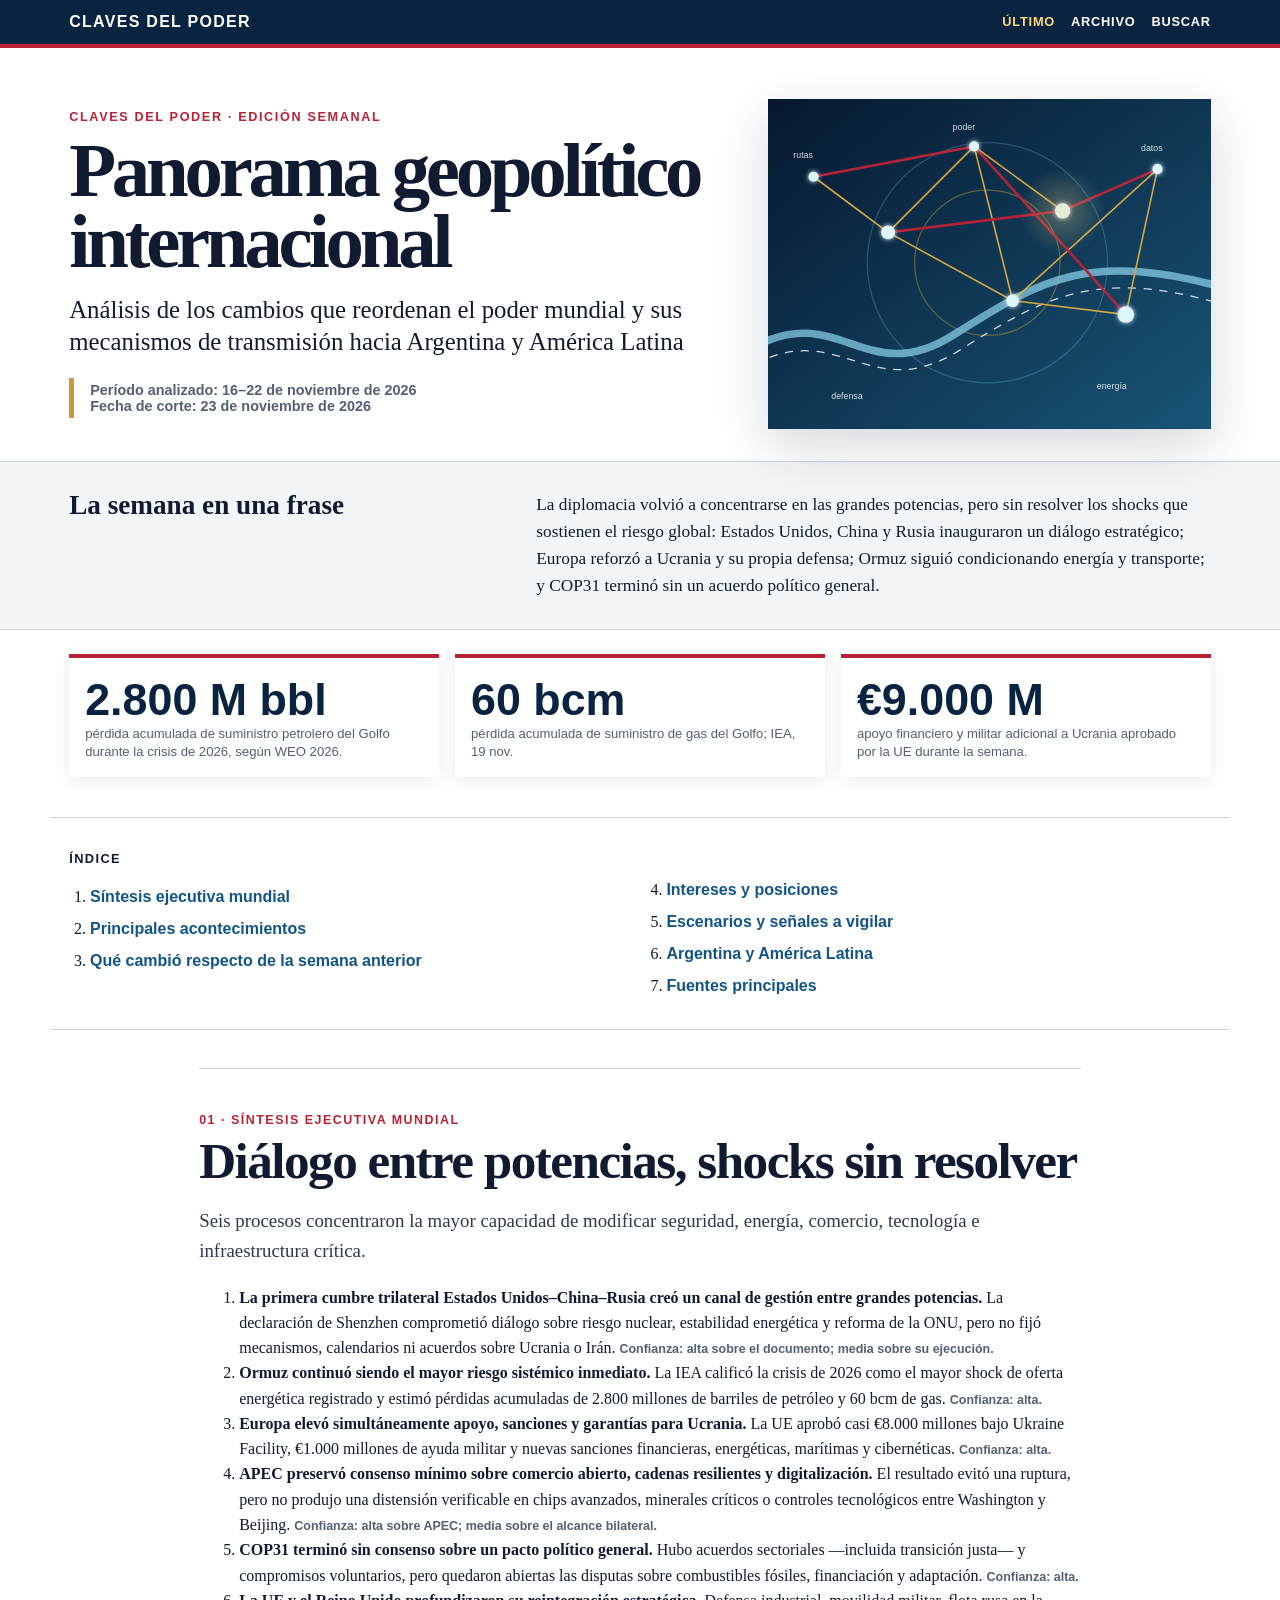
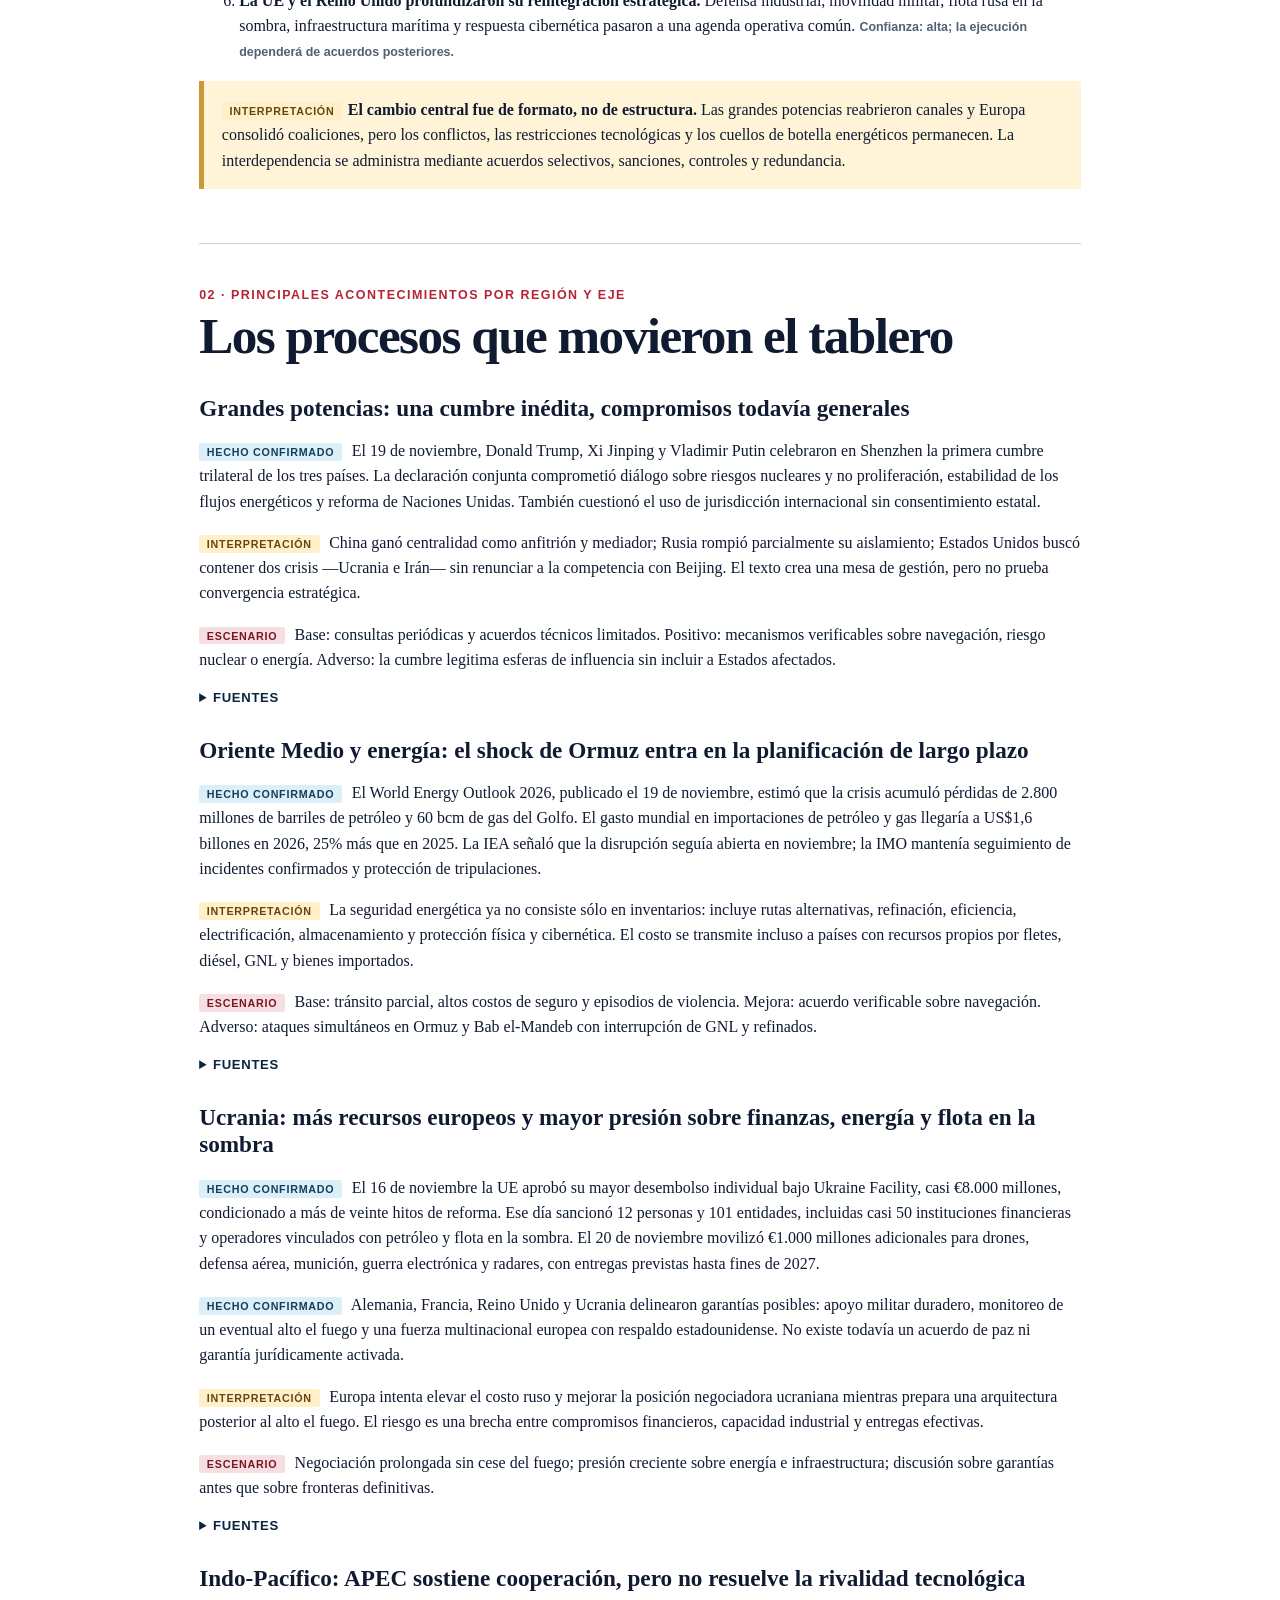
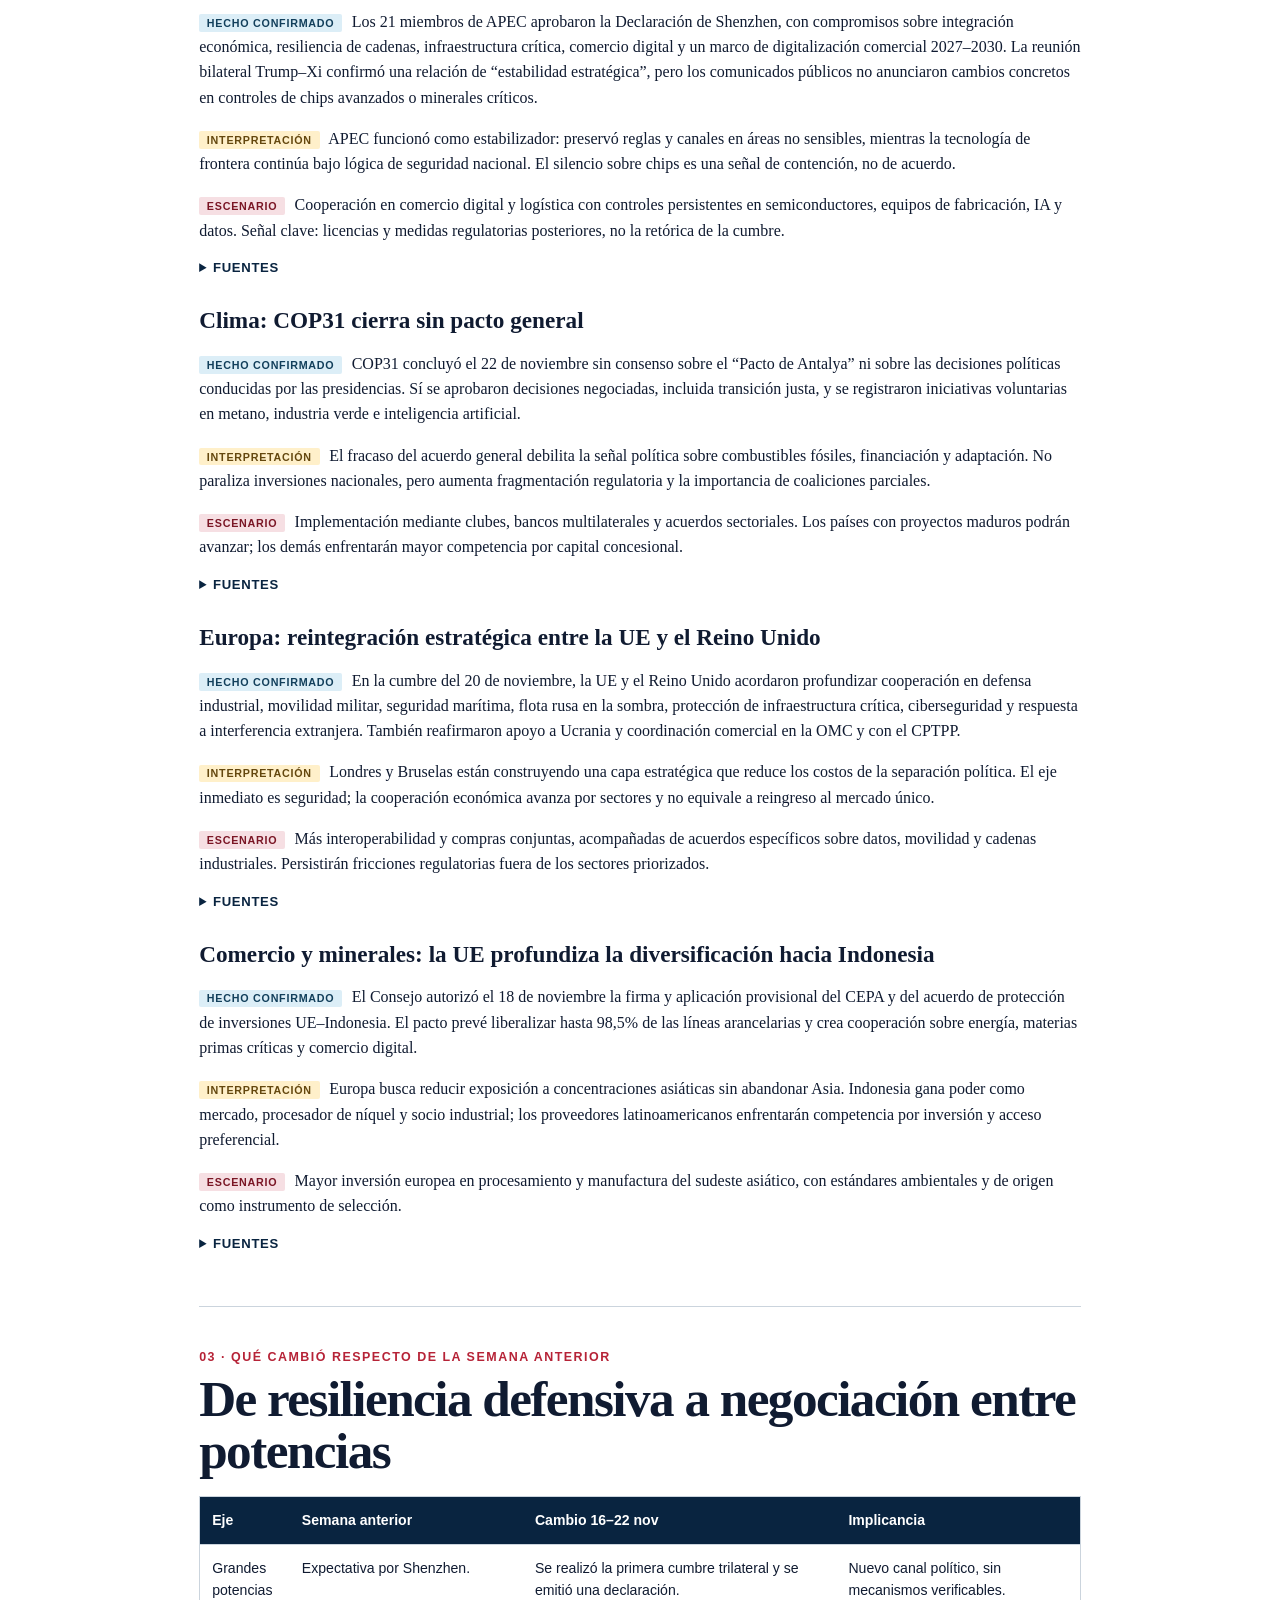
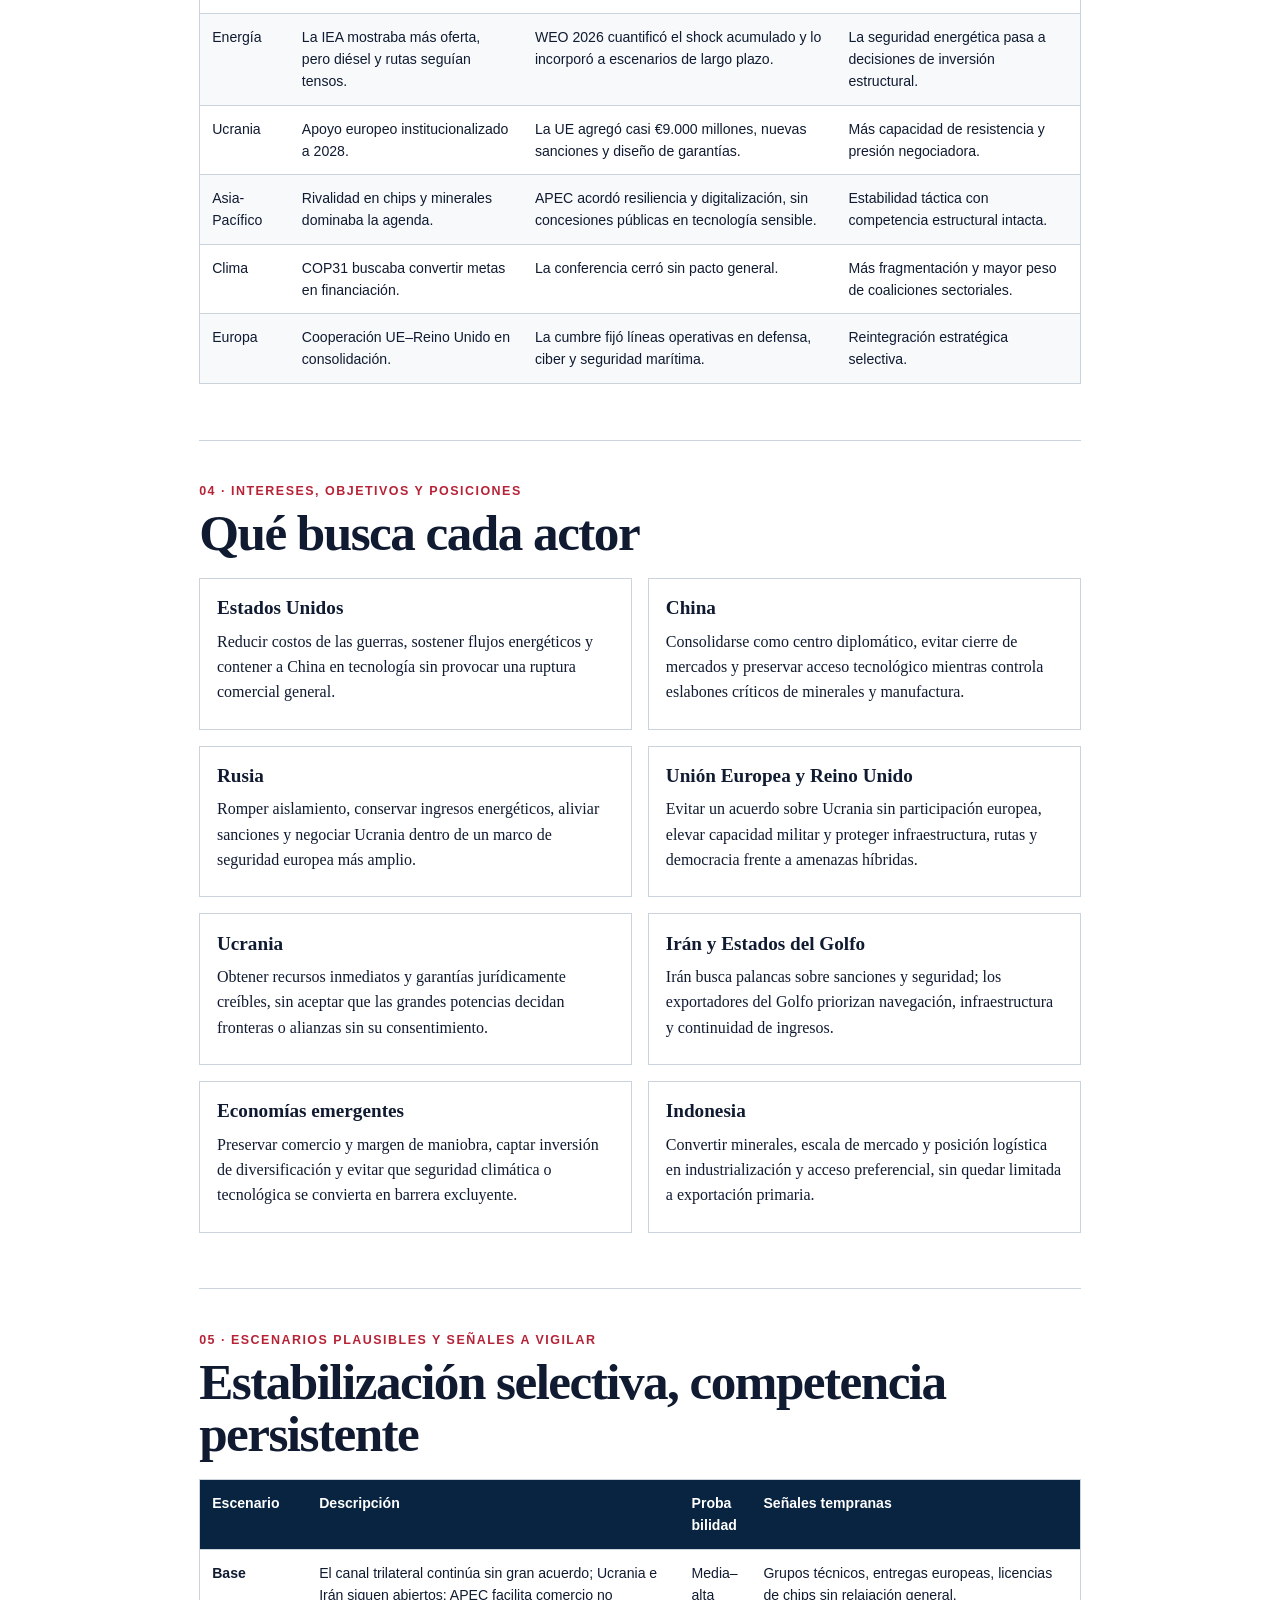
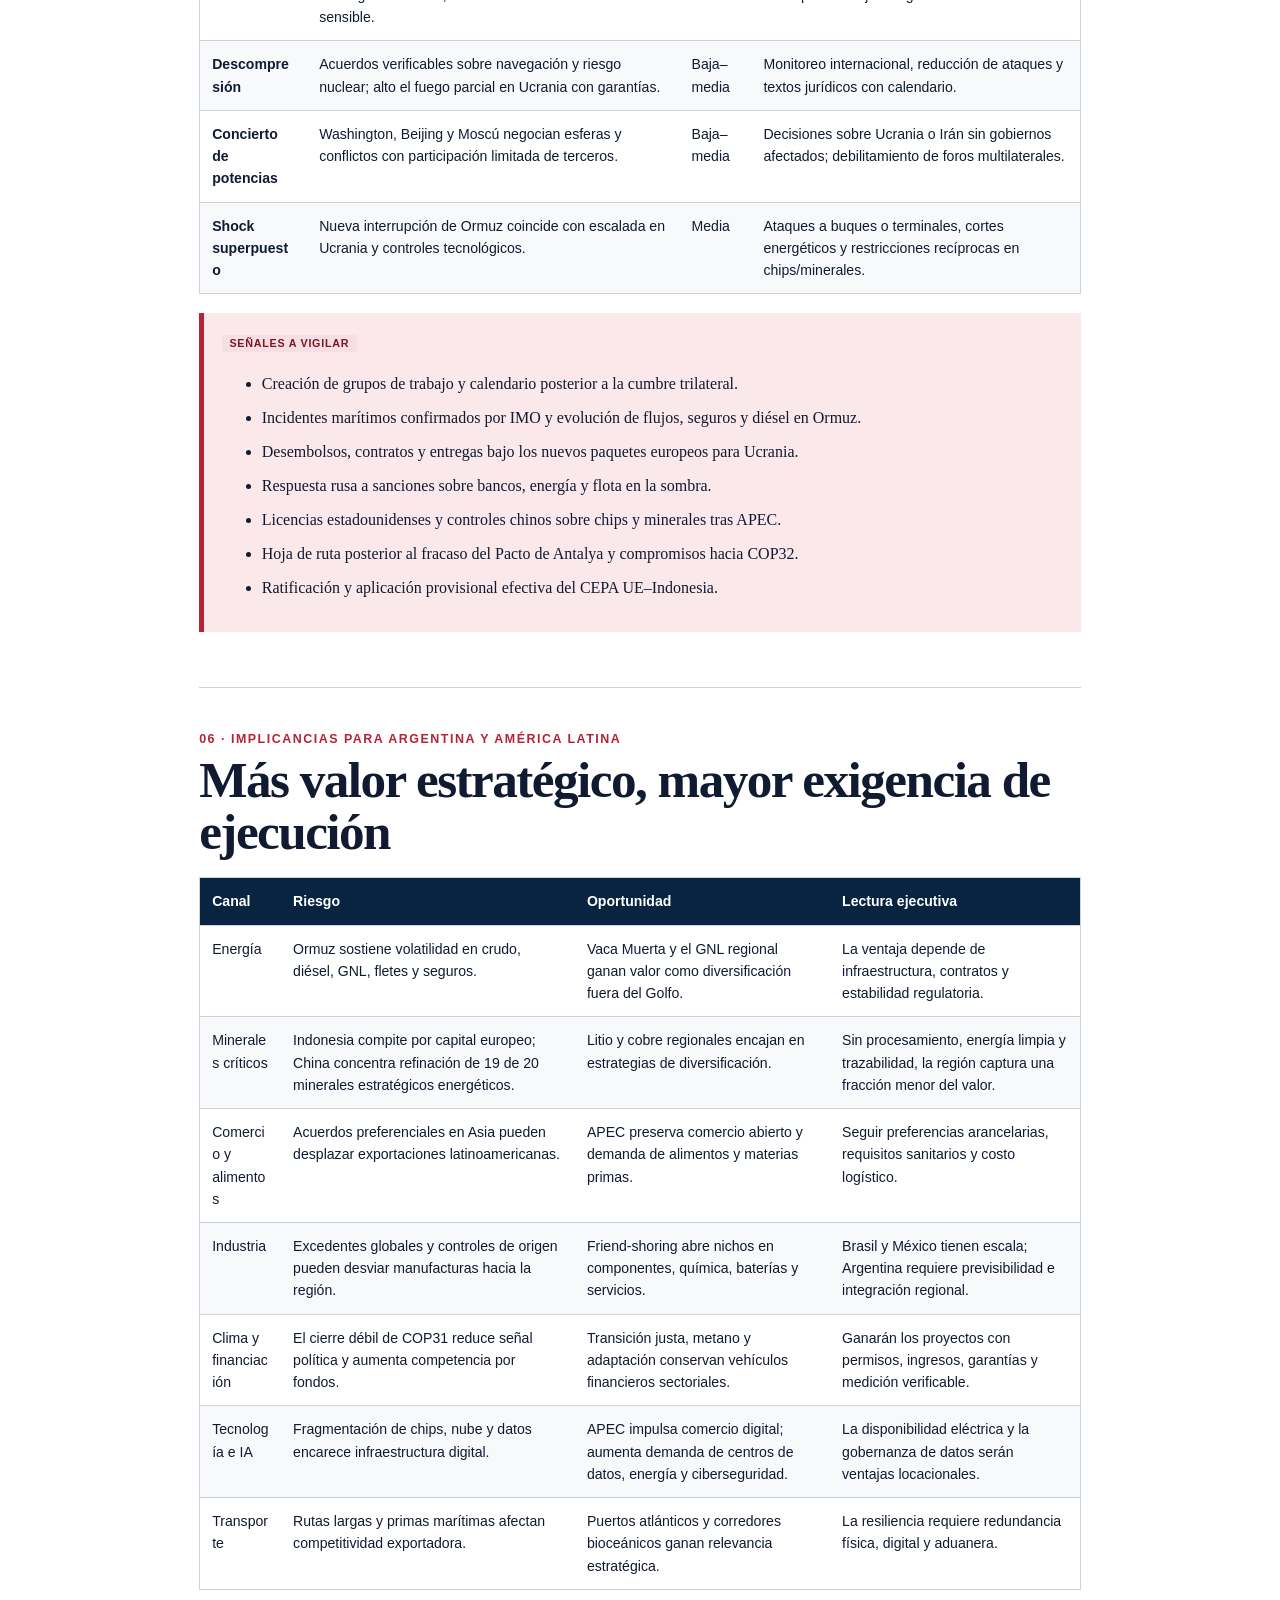
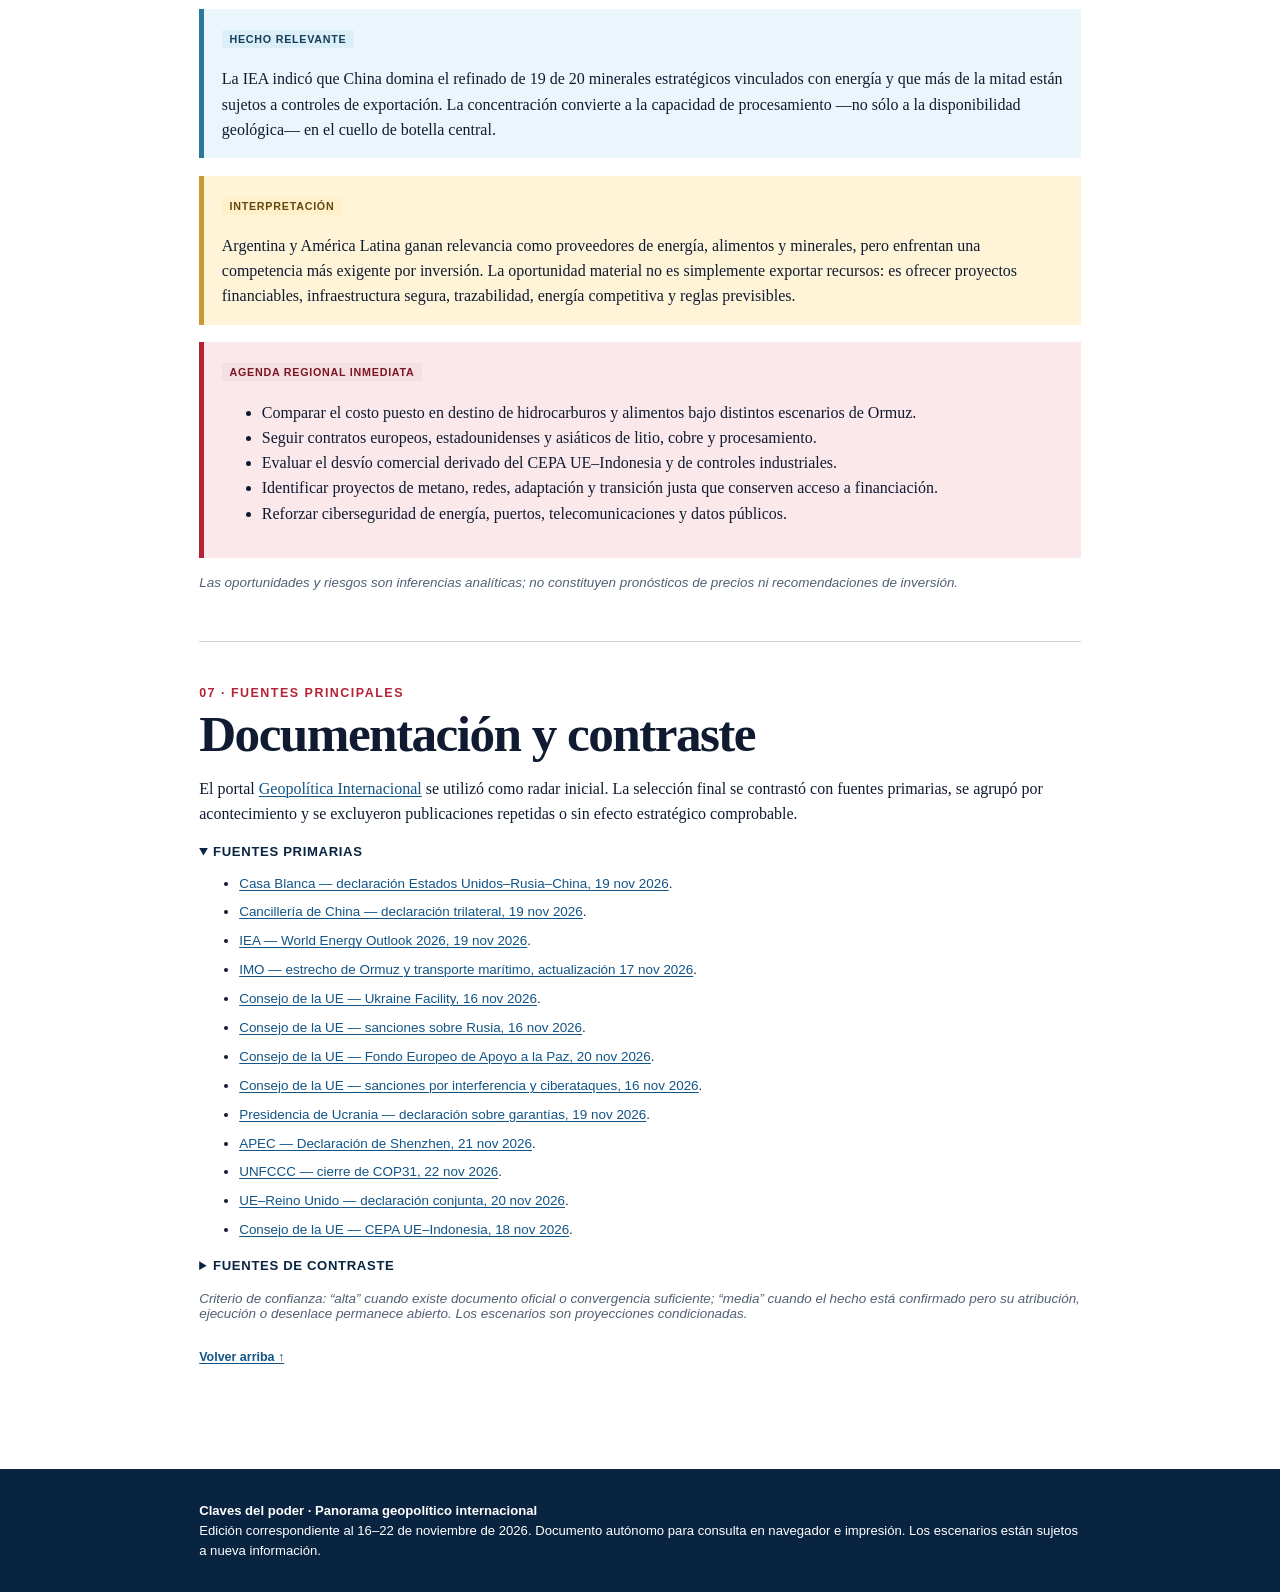
==== commit 0aeca015: "Publicar panorama geopolítico semanal 2026-11-23" ====
--- a/panorama-semanal/index.html
+++ b/panorama-semanal/index.html
@@ -3,46 +3,47 @@
 <head>
 <meta charset="utf-8">
 <meta name="viewport" content="width=device-width,initial-scale=1">
-<meta name="description" content="Panorama geopolítico internacional del 9 al 15 de noviembre de 2026: seguridad, energía, comercio, defensa, tecnología e implicancias para Argentina y América Latina.">
-<title>Panorama geopolítico internacional | 9–15 nov 2026</title>
+<meta name="description" content="Panorama geopolítico internacional del 16 al 22 de noviembre de 2026: grandes potencias, energía, Ucrania, comercio, clima, defensa, tecnología e implicancias para Argentina y América Latina.">
+<title>Panorama geopolítico internacional | 16–22 nov 2026</title>
 <style>
 :root{--ink:#101b31;--navy:#092440;--red:#b62337;--sky:#dceff8;--gold:#c99a37;--paper:#fff;--mist:#f3f6f8;--line:#cbd4dd;--muted:#526074;--fact:#eaf6fb;--analysis:#fff4d8;--scenario:#fae8eb;--serif:Georgia,"Times New Roman",serif;--sans:Arial,Helvetica,sans-serif}
 *{box-sizing:border-box}html{scroll-behavior:smooth}body{margin:0;background:var(--paper);color:var(--ink);font-family:var(--serif);line-height:1.58;overflow-wrap:anywhere}a{color:#125486;text-decoration-thickness:1px;text-underline-offset:2px}a:hover{color:var(--red)}.sitebar{background:var(--navy);color:#fff;border-bottom:4px solid var(--red)}.sitebar__inner{max-width:1180px;margin:auto;padding:.8rem 1.2rem;display:flex;align-items:center;justify-content:space-between;gap:1rem}.brand{color:#fff;text-decoration:none;font:700 1rem var(--sans);letter-spacing:.08em;text-transform:uppercase}.menu{display:flex;gap:1rem;flex-wrap:wrap}.menu a{color:#fff;text-decoration:none;font:700 .8rem var(--sans);text-transform:uppercase;letter-spacing:.06em}.menu a[aria-current="page"]{color:#ffd57b}.hero{max-width:1180px;margin:auto;padding:3.2rem 1.2rem 2rem;display:grid;grid-template-columns:minmax(0,1.2fr) minmax(280px,.8fr);gap:2.2rem;align-items:center}.eyebrow{margin:0 0 .7rem;color:var(--red);font:800 .79rem var(--sans);letter-spacing:.13em;text-transform:uppercase}.hero h1{font-size:clamp(2.6rem,6vw,5.2rem);line-height:.93;letter-spacing:-.055em;margin:.2rem 0 1rem}.subtitle{font-size:clamp(1.15rem,2vw,1.55rem);line-height:1.3;margin:0 0 1.25rem;max-width:760px}.dateline{border-left:5px solid var(--gold);padding:.25rem 0 .25rem 1rem;font:700 .9rem var(--sans);color:var(--muted)}.art{background:linear-gradient(145deg,#071a32,#164c70);overflow:hidden;min-height:330px;box-shadow:0 18px 50px #0a23422c}.art svg{display:block;width:100%;height:100%;min-height:330px}.opening{background:var(--mist);border-top:1px solid var(--line);border-bottom:1px solid var(--line)}.opening__inner{max-width:1180px;margin:auto;padding:1.8rem 1.2rem;display:grid;grid-template-columns:1fr 1.55fr;gap:2rem}.opening h2{font-size:1.7rem;line-height:1.1;margin:0}.opening p{margin:0;font-size:1.08rem}.kpis{max-width:1180px;margin:0 auto;padding:1.5rem 1.2rem;display:grid;grid-template-columns:repeat(3,1fr);gap:1rem}.kpi{border-top:4px solid var(--red);padding:1rem;background:#fff;box-shadow:0 3px 16px #0a234215}.kpi b{display:block;font:800 clamp(1.8rem,4vw,2.8rem) var(--sans);color:var(--navy)}.kpi span{display:block;font:.82rem/1.4 var(--sans);color:var(--muted)}.toc{max-width:1180px;margin:1rem auto 2.4rem;padding:1.4rem 1.2rem;border-top:1px solid var(--line);border-bottom:1px solid var(--line)}.toc h2{font:800 .8rem var(--sans);letter-spacing:.11em;text-transform:uppercase}.toc ol{columns:2;column-gap:2rem;padding-left:1.3rem;margin:.5rem 0}.toc li{break-inside:avoid;margin:.42rem 0}.toc a{text-decoration:none;font-family:var(--sans);font-weight:700}.report{max-width:920px;margin:auto;padding:0 1.2rem 4rem}.section{scroll-margin-top:1rem;padding:2.3rem 0;border-top:1px solid var(--line)}.section-number{color:var(--red);font:800 .78rem var(--sans);letter-spacing:.12em;text-transform:uppercase}.section h2{font-size:clamp(2rem,4vw,3.2rem);line-height:1.02;letter-spacing:-.03em;margin:.25rem 0 1rem}.section h3{font-size:1.45rem;line-height:1.18;margin:2rem 0 .6rem}.dek{font-size:1.18rem;color:#2c3a4e}.label{display:inline-block;padding:.18rem .48rem;margin-right:.35rem;border-radius:2px;font:800 .67rem var(--sans);letter-spacing:.07em;text-transform:uppercase}.fact{background:#dceef7;color:#123f5b}.analysis{background:#fff0ca;color:#64470e}.scenario{background:#f6dfe3;color:#7a1625}.confidence{font:700 .78rem var(--sans);color:var(--muted)}.callout{margin:1.1rem 0;padding:1rem 1.1rem;border-left:5px solid var(--gold);background:var(--analysis)}.callout.factbox{border-color:#2a789b;background:var(--fact)}.callout.riskbox{border-color:var(--red);background:var(--scenario)}.callout p:last-child{margin-bottom:0}.cards{display:grid;grid-template-columns:repeat(2,1fr);gap:1rem;margin:1.2rem 0}.card{border:1px solid var(--line);padding:1.05rem;background:#fff}.card h3{margin:.1rem 0 .55rem;font-size:1.2rem}.card p{margin:.45rem 0}.table-wrap{overflow-x:auto;margin:1.2rem 0;border:1px solid var(--line);-webkit-overflow-scrolling:touch}table{border-collapse:collapse;width:100%;min-width:720px;font-family:var(--sans);font-size:.88rem}th{background:var(--navy);color:#fff;text-align:left;padding:.75rem;vertical-align:top}td{border-top:1px solid var(--line);padding:.75rem;vertical-align:top}tr:nth-child(even) td{background:#f7f9fb}.signal-list li{margin:.55rem 0}.sourcebox{margin:1.1rem 0}.sourcebox summary{cursor:pointer;color:var(--navy);font:800 .82rem var(--sans);text-transform:uppercase;letter-spacing:.05em}.sourcebox ul{font-family:var(--sans);font-size:.84rem;overflow-wrap:anywhere}.sourcebox li{margin:.48rem 0}.note{font:italic .84rem var(--sans);color:var(--muted)}.footer{background:var(--navy);color:#fff}.footer__inner{max-width:920px;margin:auto;padding:2rem 1.2rem;font:.82rem/1.5 var(--sans)}.footer a{color:#bfe8ff}.top{display:inline-block;margin-top:1rem;font:700 .78rem var(--sans)}
 @media(max-width:760px){.hero{grid-template-columns:1fr;padding-top:2rem}.art{min-height:240px}.art svg{min-height:240px}.opening__inner{grid-template-columns:1fr}.kpis{grid-template-columns:1fr}.toc ol{columns:1}.cards{grid-template-columns:1fr}.sitebar__inner{align-items:flex-start;flex-direction:column}.hero h1{font-size:3.25rem}.report{padding-left:1rem;padding-right:1rem}}
-@media print{.sitebar,.toc,.top{display:none}.hero{padding-top:1rem}.art{box-shadow:none}.section{break-inside:auto}.card,.callout,.kpi,table{break-inside:avoid}a{color:inherit;text-decoration:none}body{font-size:10.5pt}.hero,.opening__inner,.kpis,.report,.footer__inner{max-width:none}.sourcebox{display:block}}
+@media print{@page{size:A4;margin:13mm}.sitebar,.toc,.top{display:none}.hero{padding-top:1rem}.art{box-shadow:none}.section{break-inside:auto}.card,.callout,.kpi,table{break-inside:avoid}a{color:inherit;text-decoration:none}body{font-size:10.5pt}.hero,.opening__inner,.kpis,.report,.footer__inner{max-width:none}.sourcebox{display:block}}
 </style>
 </head>
 <body id="inicio">
 <header class="sitebar"><div class="sitebar__inner"><a class="brand" href="/geopolitica-internacional/panorama-semanal/">Claves del poder</a><nav class="menu" aria-label="Navegación principal"><a href="/geopolitica-internacional/panorama-semanal/" aria-current="page">Último</a><a href="/geopolitica-internacional/panorama-semanal/archivo/">Archivo</a><a href="/geopolitica-internacional/panorama-semanal/buscar/">Buscar</a></nav></div></header>
 <main>
 <section class="hero">
-<div><p class="eyebrow">Claves del poder · Edición semanal</p><h1>Panorama geopolítico internacional</h1><p class="subtitle">Análisis de los cambios que reordenan el poder mundial y sus mecanismos de transmisión hacia Argentina y América Latina</p><div class="dateline">Período analizado: 9–15 de noviembre de 2026<br>Fecha de corte: 16 de noviembre de 2026</div></div>
-<div class="art" role="img" aria-label="Ilustración abstracta original de redes globales de poder, rutas marítimas, energía y tecnología"><svg viewBox="0 0 700 520" xmlns="http://www.w3.org/2000/svg" aria-hidden="true"><defs><linearGradient id="bg" x1="0" y1="0" x2="1" y2="1"><stop stop-color="#06182e"/><stop offset="1" stop-color="#185477"/></linearGradient><filter id="gl"><feGaussianBlur stdDeviation="4" result="b"/><feMerge><feMergeNode in="b"/><feMergeNode in="SourceGraphic"/></feMerge></filter></defs><rect width="700" height="520" fill="url(#bg)"/><g fill="none"><path d="M-40 398 C135 236 248 501 392 334 S620 145 760 252" stroke="#7bc9e9" stroke-width="10" opacity=".72"/><path d="M-30 430 C140 270 260 520 410 362 S640 178 750 285" stroke="#e5f5ff" stroke-width="2" stroke-dasharray="12 12" opacity=".85"/><path d="M75 112L190 205L325 78L460 175L610 102L565 330L385 315L190 205" stroke="#c99a37" stroke-width="2.5" opacity=".85"/><path d="M325 78L385 315L610 102M460 175L565 330" stroke="#b62337" stroke-width="3" opacity=".8"/></g><g fill="#dff6ff" filter="url(#gl)"><circle cx="75" cy="112" r="7"/><circle cx="190" cy="205" r="10"/><circle cx="325" cy="78" r="7"/><circle cx="460" cy="175" r="11"/><circle cx="610" cy="102" r="7"/><circle cx="565" cy="330" r="12"/><circle cx="385" cy="315" r="9"/></g><g stroke="#f5d47d" fill="none" opacity=".75"><circle cx="520" cy="360" r="72" stroke-width="14"/><circle cx="520" cy="360" r="36" stroke-width="3"/><path d="M520 288V432M448 360H592" stroke-width="3"/></g><g fill="#fff" font-family="Arial" font-size="14" opacity=".8"><text x="42" y="82">datos</text><text x="428" y="145">poder</text><text x="552" y="458">energía</text><text x="154" y="470">rutas</text></g></svg></div>
+<div><p class="eyebrow">Claves del poder · Edición semanal</p><h1>Panorama geopolítico internacional</h1><p class="subtitle">Análisis de los cambios que reordenan el poder mundial y sus mecanismos de transmisión hacia Argentina y América Latina</p><div class="dateline">Período analizado: 16–22 de noviembre de 2026<br>Fecha de corte: 23 de noviembre de 2026</div></div>
+<div class="art" role="img" aria-label="Ilustración abstracta original de redes de poder, rutas marítimas, energía, defensa y tecnología"><svg viewBox="0 0 700 520" xmlns="http://www.w3.org/2000/svg" aria-hidden="true"><defs><linearGradient id="bg" x1="0" y1="0" x2="1" y2="1"><stop stop-color="#06182e"/><stop offset="1" stop-color="#185477"/></linearGradient><radialGradient id="pulse"><stop stop-color="#f6d47b" stop-opacity=".9"/><stop offset="1" stop-color="#f6d47b" stop-opacity="0"/></radialGradient><filter id="gl"><feGaussianBlur stdDeviation="4" result="b"/><feMerge><feMergeNode in="b"/><feMergeNode in="SourceGraphic"/></feMerge></filter></defs><rect width="700" height="520" fill="url(#bg)"/><circle cx="347" cy="258" r="190" fill="none" stroke="#78c9ec" stroke-width="2" opacity=".25"/><circle cx="347" cy="258" r="115" fill="none" stroke="#c99a37" stroke-width="2" opacity=".45"/><path d="M-20 390 C112 320 156 458 292 373 S503 235 730 300" fill="none" stroke="#8dd5ef" stroke-width="12" opacity=".7"/><path d="M-20 418 C113 348 164 484 302 397 S522 264 730 327" fill="none" stroke="#fff" stroke-width="2" stroke-dasharray="13 12" opacity=".8"/><g fill="none" stroke="#d7a940" stroke-width="2.5"><path d="M72 122L190 210L326 74L466 176L616 110L566 340L387 318L190 210"/><path d="M326 74L387 318L616 110"/></g><g fill="none" stroke="#b62337" stroke-width="4"><path d="M72 122L326 74L566 340"/><path d="M190 210L466 176L616 110"/></g><g fill="#dff6ff" filter="url(#gl)"><circle cx="72" cy="122" r="8"/><circle cx="190" cy="210" r="11"/><circle cx="326" cy="74" r="8"/><circle cx="466" cy="176" r="12"/><circle cx="616" cy="110" r="8"/><circle cx="566" cy="340" r="13"/><circle cx="387" cy="318" r="10"/></g><circle cx="466" cy="176" r="68" fill="url(#pulse)" opacity=".35"/><g fill="#fff" font-family="Arial" font-size="14" opacity=".82"><text x="40" y="92">rutas</text><text x="292" y="48">poder</text><text x="590" y="82">datos</text><text x="520" y="458">energía</text><text x="100" y="474">defensa</text></g></svg></div>
 </section>
-<section class="opening"><div class="opening__inner"><h2>La semana en una frase</h2><p>La agenda mundial se movió de la gestión de crisis hacia la construcción de resiliencia: el G7 integró Ucrania, rutas, cables, satélites, minerales e IA; Europa convirtió apoyo militar y defensa comercial en instrumentos duraderos; y la energía mostró una paradoja decisiva: volvió el excedente de crudo, pero no la normalidad logística ni la holgura en diésel.</p></div></section>
-<section class="kpis" aria-label="Indicadores destacados"><div class="kpi"><b>US$93/bbl</b><span>crudo North Sea Dated tras caer 32% desde el máximo de comienzos de octubre; IEA, 13 nov.</span></div><div class="kpi"><b>105,4 mb/d</b><span>oferta mundial de petróleo en octubre, 2,3 mb/d más que el mes previo; IEA.</span></div><div class="kpi"><b>US$1,3 billones</b><span>meta anual de financiación climática global para 2035, reiterada en COP31; UNFCCC, 13 nov.</span></div></section>
+<section class="opening"><div class="opening__inner"><h2>La semana en una frase</h2><p>La diplomacia volvió a concentrarse en las grandes potencias, pero sin resolver los shocks que sostienen el riesgo global: Estados Unidos, China y Rusia inauguraron un diálogo estratégico; Europa reforzó a Ucrania y su propia defensa; Ormuz siguió condicionando energía y transporte; y COP31 terminó sin un acuerdo político general.</p></div></section>
+<section class="kpis" aria-label="Indicadores destacados"><div class="kpi"><b>2.800 M bbl</b><span>pérdida acumulada de suministro petrolero del Golfo durante la crisis de 2026, según WEO 2026.</span></div><div class="kpi"><b>60 bcm</b><span>pérdida acumulada de suministro de gas del Golfo; IEA, 19 nov.</span></div><div class="kpi"><b>€9.000 M</b><span>apoyo financiero y militar adicional a Ucrania aprobado por la UE durante la semana.</span></div></section>
 <nav class="toc" aria-label="Índice"><h2>Índice</h2><ol><li><a href="#sintesis">Síntesis ejecutiva mundial</a></li><li><a href="#acontecimientos">Principales acontecimientos</a></li><li><a href="#cambios">Qué cambió respecto de la semana anterior</a></li><li><a href="#actores">Intereses y posiciones</a></li><li><a href="#escenarios">Escenarios y señales a vigilar</a></li><li><a href="#argentina">Argentina y América Latina</a></li><li><a href="#fuentes">Fuentes principales</a></li></ol></nav>
 <article class="report">
-<section class="section" id="sintesis"><span class="section-number">01 · Síntesis ejecutiva mundial</span><h2>Resiliencia antes que normalización</h2><p class="dek">Seis procesos concentraron la mayor capacidad de alterar seguridad, energía, comercio, tecnología e infraestructura crítica.</p><ol>
-<li><strong>El mercado petrolero recuperó volumen, no estabilidad plena.</strong> La IEA registró 105,4 mb/d de oferta en octubre y anticipó excedente en el cuarto trimestre, pero el diésel seguía cerca de US$180/bbl y los ataques a tanqueros mantenían elevado el riesgo de flete y seguro. <span class="confidence">Confianza: alta.</span></li>
-<li><strong>El apoyo europeo a Ucrania pasó a un horizonte institucional más largo.</strong> La UE extendió EUMAM hasta noviembre de 2028 y decidió presencia de coordinación en Ucrania; la OTAN reunió a gobiernos e industria para acelerar capacidades de ataque de precisión. <span class="confidence">Confianza: alta.</span></li>
-<li><strong>El G7 amplió la noción de seguridad económica.</strong> La declaración de París vinculó sanciones, energía, puertos, cables submarinos, satélites, minerales críticos y modelos de IA. <span class="confidence">Confianza: alta.</span></li>
-<li><strong>COP31 desplazó el debate climático hacia ejecución y financiación.</strong> La UNFCCC insistió en convertir NDC en proyectos financiables y en escalar recursos hacia US$1,3 billones anuales para 2035. <span class="confidence">Confianza: alta sobre las metas; media sobre su implementación.</span></li>
-<li><strong>La UE abrió una nueva fase de defensa comercial sobre vehículos híbridos.</strong> El 14 de noviembre cerró el registro de partes en una investigación de salvaguardias global, con decisión prevista para julio de 2027. <span class="confidence">Confianza: alta; no existe aún medida definitiva.</span></li>
-<li><strong>La ONU renovó por consenso las sanciones sobre Yemen y agregó foco en componentes de doble uso y buques sospechosos.</strong> La medida conecta proliferación tecnológica, seguridad del Mar Rojo y control de cadenas de suministro. <span class="confidence">Confianza: alta.</span></li>
-</ol><div class="callout"><span class="label analysis">Interpretación</span><strong>La pauta semanal fue la securitización de la interdependencia.</strong> Energía, clima, comercio, chips, puertos y minerales se administran cada vez más con instrumentos de seguridad nacional. El resultado no es desacople total, sino redes más costosas, reguladas y redundantes.</div></section>
-<section class="section" id="acontecimientos"><span class="section-number">02 · Principales acontecimientos por eje</span><h2>Los procesos que movieron el tablero</h2>
-<h3>Energía y rutas: vuelve el excedente, persiste la fragilidad</h3><p><span class="label fact">Hecho confirmado</span> El 13 de noviembre la IEA informó que la oferta mundial subió 2,3 mb/d en octubre, hasta 105,4 mb/d, y que los inventarios observados aumentaron 52 millones de barriles. El North Sea Dated cayó 32% desde comienzos de octubre, a US$93/bbl. Sin embargo, el diésel se mantenía cerca de US$180/bbl, 77% por encima del nivel anterior a la guerra regional, y persistían ataques a buques y primas logísticas.</p><p><span class="label analysis">Interpretación</span> La relajación del crudo no equivale a normalización del costo energético. Los productos medios, el seguro y el transporte conservan una prima geopolítica capaz de afectar generación térmica, fertilizantes, alimentos y comercio.</p><p><span class="label scenario">Escenario</span> Base: excedente de crudo con refinados ajustados. Adverso: nuevos ataques sobre tanqueros o Bab el-Mandeb. Positivo: recuperación sostenida de exportaciones del Golfo y descenso de primas.</p><details class="sourcebox"><summary>Fuentes</summary><ul><li><a href="https://www.iea.org/reports/oil-market-report-november-2026">IEA — Oil Market Report, 13 nov 2026</a></li><li><a href="https://www.gov.uk/government/speeches/this-resolution-demonstrates-this-councils-determination-to-take-decisive-action-against-reckless-attacks-by-the-houthis-in-yemen-uk-explanation-of-vo">Gobierno británico — explicación de voto sobre Yemen, 12 nov 2026</a></li></ul></details>
-<h3>Ucrania y defensa europea: apoyo más largo, adquisición más rápida</h3><p><span class="label fact">Hecho confirmado</span> El Consejo de la UE extendió EUMAM Ukraine hasta el 15 de noviembre de 2028, asignó cerca de €300 millones y decidió establecer presencia de coordinación en Ucrania. El 10 de noviembre la OTAN reunió a aliados e industria para acelerar misiles de crucero, drones y capacidades marítimas de ataque de precisión.</p><p><span class="label analysis">Interpretación</span> Europa está institucionalizando el apoyo más allá del ciclo anual y tratando de convertir experiencia de combate en demanda industrial. El cuello de botella pasa de la decisión política a la escala productiva, los plazos y la interoperabilidad.</p><p><span class="label scenario">Escenario</span> Base: continuidad de entrenamiento y compras. Riesgos: saturación industrial, presión fiscal y respuesta rusa sobre infraestructura energética. Señal clave: contratos y entregas, no sólo anuncios.</p><details class="sourcebox"><summary>Fuentes</summary><ul><li><a href="https://www.consilium.europa.eu/en/press/press-releases/2026/11/09/ukraine-council-extends-eu-military-assistance-mission-mandate-for-two-years/">Consejo de la UE — extensión de EUMAM Ukraine, 9 nov 2026</a></li><li><a href="https://nato.int/en/news-and-events/articles/news/2026/11/10/nato-discusses-deep-precision-strike-capabilities-for-deterrence-and-defence">OTAN — deep precision strike capabilities, 10 nov 2026</a></li></ul></details>
-<h3>G7: minerales, infraestructura e IA entran en una sola agenda</h3><p><span class="label fact">Hecho confirmado</span> Los cancilleres del G7, reunidos en París el 9 y 10 de noviembre, reafirmaron apoyo a Ucrania, sanciones y acciones sobre la flota en la sombra. También acordaron reforzar puertos, cables submarinos, reparación de infraestructura, satélites, seguridad de modelos de IA y diversificación de minerales críticos frente a coerción y prácticas no de mercado.</p><p><span class="label analysis">Interpretación</span> El G7 está fusionando política exterior, seguridad económica y estándares tecnológicos. La diversificación será premiada, pero con más exigencias de trazabilidad, ciberseguridad, origen y gobernanza.</p><p><span class="label scenario">Escenario</span> Coaliciones de compradores y financiamiento preferente para proveedores aliados; controles más estrictos sobre insumos, datos y tecnología de doble uso; competencia por acuerdos de largo plazo con productores emergentes.</p><details class="sourcebox"><summary>Fuentes</summary><ul><li><a href="https://www.elysee.fr/en/G7evian/2026/11/12/joint-declaration-following-the-g7-foreign-ministers-meeting-in-paris-on-9-and-10-november-2026">Presidencia de Francia — declaración conjunta del G7, 12 nov 2026</a></li></ul></details>
-<h3>COP31: de compromisos a proyectos financiables</h3><p><span class="label fact">Hecho confirmado</span> La cumbre de líderes de COP31 en Antalya concentró entre el 11 y 12 de noviembre sesiones sobre electrificación, industria verde, resiliencia urbana y financiación. El 13 de noviembre el Secretario Ejecutivo de UN Climate Change reclamó que los países desarrollados lideren al menos US$300.000 millones anuales y que todos los actores escalen a US$1,3 billones por año para 2035.</p><p><span class="label analysis">Interpretación</span> La brecha central ya no es sólo de objetivos, sino de estructuración: transformar NDC en carteras con ingresos, garantías, permisos y riesgo asignable. Esto favorece proyectos maduros y puede dejar atrás a países con baja capacidad de preparación.</p><p><span class="label scenario">Escenario</span> Mayor competencia por capital concesional y privado. Las métricas de adaptación y resiliencia ganarán peso junto a mitigación.</p><details class="sourcebox"><summary>Fuentes</summary><ul><li><a href="https://unfccc.int/cop31/high-level">UNFCCC — COP31 High-Level Events, 11–12 nov 2026</a></li><li><a href="https://unfccc.int/news/un-climate-chief-at-cop31-today-climate-finance-must-help-countries-break-free">UNFCCC — financiación climática, 13 nov 2026</a></li><li><a href="https://unfccc.int/news/un-climate-chief-to-world-leaders-in-antalya-the-political-costs-of-fossil-fuel-dependency-are">UNFCCC — discurso a líderes, 11 nov 2026</a></li></ul></details>
-<h3>UE y vehículos híbridos: salvaguardia global en marcha</h3><p><span class="label fact">Hecho confirmado</span> La Comisión Europea había iniciado el 29 de octubre una investigación de salvaguardia sobre importaciones globales de determinados vehículos híbridos nuevos. Durante esta semana, el 14 de noviembre, venció el plazo para registrarse como parte interesada; los cuestionarios y comentarios pueden presentarse hasta el 30 de noviembre. La decisión final se espera para el 30 de julio de 2027.</p><p><span class="label analysis">Interpretación</span> No es una sanción exclusiva contra China: el procedimiento es erga omnes. Aun así, se inserta en la política industrial europea y puede redirigir exportaciones, inversión y ensamblaje hacia terceros mercados.</p><p><span class="label scenario">Escenario</span> Sin medida inmediata; posible cuota, arancel o cierre sin acción según daño y causalidad. La incertidumbre puede adelantar inventarios y decisiones de localización.</p><details class="sourcebox"><summary>Fuentes</summary><ul><li><a href="https://tron.trade.ec.europa.eu/investigations/case-view?caseId=2926">Comisión Europea — caso SAFE013</a></li><li><a href="https://www.trade.gov/european-union-initiates-safeguard-investigation-global-imports-certain-new-hybrid-vehicles">U.S. Trade Administration — plazos del procedimiento, nov 2026</a></li></ul></details>
-<h3>Yemen y Mar Rojo: sanciones con foco tecnológico</h3><p><span class="label fact">Hecho confirmado</span> El 12 de noviembre el Consejo de Seguridad adoptó por unanimidad la resolución 2837: renovó hasta el 14 de noviembre de 2027 las sanciones financieras y de viaje, extendió el panel de expertos y pidió información sobre componentes de doble uso utilizados en sistemas hutíes y sobre buques sospechosos de transportar armas.</p><p><span class="label analysis">Interpretación</span> La resolución adapta el régimen a drones, misiles, redes de aprovisionamiento y navegación comercial. El consenso jurídico no elimina diferencias políticas: durante la negociación hubo desacuerdo sobre etiquetas y alcance de vínculos externos.</p><p><span class="label scenario">Escenario</span> Mayor inspección y trazabilidad de componentes; riesgo de costos adicionales para navieras y proveedores; eficacia condicionada por cooperación portuaria y control de transbordos.</p><details class="sourcebox"><summary>Fuentes</summary><ul><li><a href="https://www.securitycouncilreport.org/whatsinblue/2026/11/yemen-vote-on-a-draft-resolution-renewing-the-sanctions-regime-2.php">Security Council Report — resolución 2837 y negociación, 12 nov 2026</a></li><li><a href="https://www.gov.uk/government/speeches/this-resolution-demonstrates-this-councils-determination-to-take-decisive-action-against-reckless-attacks-by-the-houthis-in-yemen-uk-explanation-of-vo">Gobierno británico — explicación de voto, 12 nov 2026</a></li></ul></details>
+<section class="section" id="sintesis"><span class="section-number">01 · Síntesis ejecutiva mundial</span><h2>Diálogo entre potencias, shocks sin resolver</h2><p class="dek">Seis procesos concentraron la mayor capacidad de modificar seguridad, energía, comercio, tecnología e infraestructura crítica.</p><ol>
+<li><strong>La primera cumbre trilateral Estados Unidos–China–Rusia creó un canal de gestión entre grandes potencias.</strong> La declaración de Shenzhen comprometió diálogo sobre riesgo nuclear, estabilidad energética y reforma de la ONU, pero no fijó mecanismos, calendarios ni acuerdos sobre Ucrania o Irán. <span class="confidence">Confianza: alta sobre el documento; media sobre su ejecución.</span></li>
+<li><strong>Ormuz continuó siendo el mayor riesgo sistémico inmediato.</strong> La IEA calificó la crisis de 2026 como el mayor shock de oferta energética registrado y estimó pérdidas acumuladas de 2.800 millones de barriles de petróleo y 60 bcm de gas. <span class="confidence">Confianza: alta.</span></li>
+<li><strong>Europa elevó simultáneamente apoyo, sanciones y garantías para Ucrania.</strong> La UE aprobó casi €8.000 millones bajo Ukraine Facility, €1.000 millones de ayuda militar y nuevas sanciones financieras, energéticas, marítimas y cibernéticas. <span class="confidence">Confianza: alta.</span></li>
+<li><strong>APEC preservó consenso mínimo sobre comercio abierto, cadenas resilientes y digitalización.</strong> El resultado evitó una ruptura, pero no produjo una distensión verificable en chips avanzados, minerales críticos o controles tecnológicos entre Washington y Beijing. <span class="confidence">Confianza: alta sobre APEC; media sobre el alcance bilateral.</span></li>
+<li><strong>COP31 terminó sin consenso sobre un pacto político general.</strong> Hubo acuerdos sectoriales —incluida transición justa— y compromisos voluntarios, pero quedaron abiertas las disputas sobre combustibles fósiles, financiación y adaptación. <span class="confidence">Confianza: alta.</span></li>
+<li><strong>La UE y el Reino Unido profundizaron su reintegración estratégica.</strong> Defensa industrial, movilidad militar, flota rusa en la sombra, infraestructura marítima y respuesta cibernética pasaron a una agenda operativa común. <span class="confidence">Confianza: alta; la ejecución dependerá de acuerdos posteriores.</span></li>
+</ol><div class="callout"><span class="label analysis">Interpretación</span><strong>El cambio central fue de formato, no de estructura.</strong> Las grandes potencias reabrieron canales y Europa consolidó coaliciones, pero los conflictos, las restricciones tecnológicas y los cuellos de botella energéticos permanecen. La interdependencia se administra mediante acuerdos selectivos, sanciones, controles y redundancia.</div></section>
+<section class="section" id="acontecimientos"><span class="section-number">02 · Principales acontecimientos por región y eje</span><h2>Los procesos que movieron el tablero</h2>
+<h3>Grandes potencias: una cumbre inédita, compromisos todavía generales</h3><p><span class="label fact">Hecho confirmado</span> El 19 de noviembre, Donald Trump, Xi Jinping y Vladimir Putin celebraron en Shenzhen la primera cumbre trilateral de los tres países. La declaración conjunta comprometió diálogo sobre riesgos nucleares y no proliferación, estabilidad de los flujos energéticos y reforma de Naciones Unidas. También cuestionó el uso de jurisdicción internacional sin consentimiento estatal.</p><p><span class="label analysis">Interpretación</span> China ganó centralidad como anfitrión y mediador; Rusia rompió parcialmente su aislamiento; Estados Unidos buscó contener dos crisis —Ucrania e Irán— sin renunciar a la competencia con Beijing. El texto crea una mesa de gestión, pero no prueba convergencia estratégica.</p><p><span class="label scenario">Escenario</span> Base: consultas periódicas y acuerdos técnicos limitados. Positivo: mecanismos verificables sobre navegación, riesgo nuclear o energía. Adverso: la cumbre legitima esferas de influencia sin incluir a Estados afectados.</p><details class="sourcebox"><summary>Fuentes</summary><ul><li><a href="https://www.whitehouse.gov/briefings-statements/2026/11/u-s-russia-china-heads-of-state-declaration-toward-peace/">Casa Blanca — declaración trilateral, 19 nov 2026</a></li><li><a href="https://www.fmprc.gov.cn/eng./xw/zyxw/202611/t20261119_12063224.html">Ministerio de Relaciones Exteriores de China — declaración, 19 nov 2026</a></li></ul></details>
+<h3>Oriente Medio y energía: el shock de Ormuz entra en la planificación de largo plazo</h3><p><span class="label fact">Hecho confirmado</span> El World Energy Outlook 2026, publicado el 19 de noviembre, estimó que la crisis acumuló pérdidas de 2.800 millones de barriles de petróleo y 60 bcm de gas del Golfo. El gasto mundial en importaciones de petróleo y gas llegaría a US$1,6 billones en 2026, 25% más que en 2025. La IEA señaló que la disrupción seguía abierta en noviembre; la IMO mantenía seguimiento de incidentes confirmados y protección de tripulaciones.</p><p><span class="label analysis">Interpretación</span> La seguridad energética ya no consiste sólo en inventarios: incluye rutas alternativas, refinación, eficiencia, electrificación, almacenamiento y protección física y cibernética. El costo se transmite incluso a países con recursos propios por fletes, diésel, GNL y bienes importados.</p><p><span class="label scenario">Escenario</span> Base: tránsito parcial, altos costos de seguro y episodios de violencia. Mejora: acuerdo verificable sobre navegación. Adverso: ataques simultáneos en Ormuz y Bab el-Mandeb con interrupción de GNL y refinados.</p><details class="sourcebox"><summary>Fuentes</summary><ul><li><a href="https://www.iea.org/reports/world-energy-outlook-2026/executive-summary">IEA — World Energy Outlook 2026, resumen ejecutivo, 19 nov 2026</a></li><li><a href="https://www.imo.org/en/mediacentre/hottopics/pages/middle-east-strait-of-hormuz.aspx">IMO — situación marítima en Oriente Medio, actualizada 17 nov 2026</a></li></ul></details>
+<h3>Ucrania: más recursos europeos y mayor presión sobre finanzas, energía y flota en la sombra</h3><p><span class="label fact">Hecho confirmado</span> El 16 de noviembre la UE aprobó su mayor desembolso individual bajo Ukraine Facility, casi €8.000 millones, condicionado a más de veinte hitos de reforma. Ese día sancionó 12 personas y 101 entidades, incluidas casi 50 instituciones financieras y operadores vinculados con petróleo y flota en la sombra. El 20 de noviembre movilizó €1.000 millones adicionales para drones, defensa aérea, munición, guerra electrónica y radares, con entregas previstas hasta fines de 2027.</p><p><span class="label fact">Hecho confirmado</span> Alemania, Francia, Reino Unido y Ucrania delinearon garantías posibles: apoyo militar duradero, monitoreo de un eventual alto el fuego y una fuerza multinacional europea con respaldo estadounidense. No existe todavía un acuerdo de paz ni garantía jurídicamente activada.</p><p><span class="label analysis">Interpretación</span> Europa intenta elevar el costo ruso y mejorar la posición negociadora ucraniana mientras prepara una arquitectura posterior al alto el fuego. El riesgo es una brecha entre compromisos financieros, capacidad industrial y entregas efectivas.</p><p><span class="label scenario">Escenario</span> Negociación prolongada sin cese del fuego; presión creciente sobre energía e infraestructura; discusión sobre garantías antes que sobre fronteras definitivas.</p><details class="sourcebox"><summary>Fuentes</summary><ul><li><a href="https://www.consilium.europa.eu/en/press/press-releases/2026/11/16/ukraine-facility-council-approves-largest-ever-payment-of-8-billion-to-kyiv/">Consejo de la UE — desembolso Ukraine Facility, 16 nov 2026</a></li><li><a href="https://www.consilium.europa.eu/en/press/press-releases/2026/11/16/ukraine-eu-lists-113-individuals-and-entities-to-further-restrict-russia-s-ability-to-finance-its-war-of-aggression/">Consejo de la UE — sanciones a 113 personas y entidades, 16 nov 2026</a></li><li><a href="https://www.consilium.europa.eu/en/press/press-releases/2026/11/20/european-peace-facility-council-mobilises-additional-1-billion-in-new-military-aid-to-ukraine/">Consejo de la UE — €1.000 millones de ayuda militar, 20 nov 2026</a></li><li><a href="https://president.gov.ua/en/news/spilna-zayava-lideriv-nimechchini-franciyi-velikoyi-britaniy-107409">Presidencia de Ucrania — garantías de seguridad, 19 nov 2026</a></li></ul></details>
+<h3>Indo-Pacífico: APEC sostiene cooperación, pero no resuelve la rivalidad tecnológica</h3><p><span class="label fact">Hecho confirmado</span> Los 21 miembros de APEC aprobaron la Declaración de Shenzhen, con compromisos sobre integración económica, resiliencia de cadenas, infraestructura crítica, comercio digital y un marco de digitalización comercial 2027–2030. La reunión bilateral Trump–Xi confirmó una relación de “estabilidad estratégica”, pero los comunicados públicos no anunciaron cambios concretos en controles de chips avanzados o minerales críticos.</p><p><span class="label analysis">Interpretación</span> APEC funcionó como estabilizador: preservó reglas y canales en áreas no sensibles, mientras la tecnología de frontera continúa bajo lógica de seguridad nacional. El silencio sobre chips es una señal de contención, no de acuerdo.</p><p><span class="label scenario">Escenario</span> Cooperación en comercio digital y logística con controles persistentes en semiconductores, equipos de fabricación, IA y datos. Señal clave: licencias y medidas regulatorias posteriores, no la retórica de la cumbre.</p><details class="sourcebox"><summary>Fuentes</summary><ul><li><a href="https://www.apec.org/meeting-papers/leaders-declarations/2026/2026-apec-leaders-declaration">APEC — Declaración de Líderes 2026, 21 nov 2026</a></li><li><a href="https://www.fmprc.gov.cn/mfa_eng./xw/zyxw/202611/t20261119_12063139.html">Cancillería china — reunión Xi–Trump, 19 nov 2026</a></li></ul></details>
+<h3>Clima: COP31 cierra sin pacto general</h3><p><span class="label fact">Hecho confirmado</span> COP31 concluyó el 22 de noviembre sin consenso sobre el “Pacto de Antalya” ni sobre las decisiones políticas conducidas por las presidencias. Sí se aprobaron decisiones negociadas, incluida transición justa, y se registraron iniciativas voluntarias en metano, industria verde e inteligencia artificial.</p><p><span class="label analysis">Interpretación</span> El fracaso del acuerdo general debilita la señal política sobre combustibles fósiles, financiación y adaptación. No paraliza inversiones nacionales, pero aumenta fragmentación regulatoria y la importancia de coaliciones parciales.</p><p><span class="label scenario">Escenario</span> Implementación mediante clubes, bancos multilaterales y acuerdos sectoriales. Los países con proyectos maduros podrán avanzar; los demás enfrentarán mayor competencia por capital concesional.</p><details class="sourcebox"><summary>Fuentes</summary><ul><li><a href="https://unfccc.int/news/un-climate-change-executive-secretary-simon-stiell-remarks-at-the-closing-plenary-of-cop31">UNFCCC — cierre de COP31, 22 nov 2026</a></li><li><a href="https://www.un.org/en/climatechange/cop31">Naciones Unidas — balance de COP31, 22 nov 2026</a></li></ul></details>
+<h3>Europa: reintegración estratégica entre la UE y el Reino Unido</h3><p><span class="label fact">Hecho confirmado</span> En la cumbre del 20 de noviembre, la UE y el Reino Unido acordaron profundizar cooperación en defensa industrial, movilidad militar, seguridad marítima, flota rusa en la sombra, protección de infraestructura crítica, ciberseguridad y respuesta a interferencia extranjera. También reafirmaron apoyo a Ucrania y coordinación comercial en la OMC y con el CPTPP.</p><p><span class="label analysis">Interpretación</span> Londres y Bruselas están construyendo una capa estratégica que reduce los costos de la separación política. El eje inmediato es seguridad; la cooperación económica avanza por sectores y no equivale a reingreso al mercado único.</p><p><span class="label scenario">Escenario</span> Más interoperabilidad y compras conjuntas, acompañadas de acuerdos específicos sobre datos, movilidad y cadenas industriales. Persistirán fricciones regulatorias fuera de los sectores priorizados.</p><details class="sourcebox"><summary>Fuentes</summary><ul><li><a href="https://www.consilium.europa.eu/media/ccpczdvj/joint-statement-eu-uk-summit-20-november-2026.pdf">UE–Reino Unido — declaración conjunta, 20 nov 2026</a></li></ul></details>
+<h3>Comercio y minerales: la UE profundiza la diversificación hacia Indonesia</h3><p><span class="label fact">Hecho confirmado</span> El Consejo autorizó el 18 de noviembre la firma y aplicación provisional del CEPA y del acuerdo de protección de inversiones UE–Indonesia. El pacto prevé liberalizar hasta 98,5% de las líneas arancelarias y crea cooperación sobre energía, materias primas críticas y comercio digital.</p><p><span class="label analysis">Interpretación</span> Europa busca reducir exposición a concentraciones asiáticas sin abandonar Asia. Indonesia gana poder como mercado, procesador de níquel y socio industrial; los proveedores latinoamericanos enfrentarán competencia por inversión y acceso preferencial.</p><p><span class="label scenario">Escenario</span> Mayor inversión europea en procesamiento y manufactura del sudeste asiático, con estándares ambientales y de origen como instrumento de selección.</p><details class="sourcebox"><summary>Fuentes</summary><ul><li><a href="https://www.consilium.europa.eu/en/press/press-releases/2026/11/18/eu-indonesia-council-greenlights-signature-of-landmark-trade-and-investment-agreements/">Consejo de la UE — CEPA UE–Indonesia, 18 nov 2026</a></li></ul></details>
 </section>
-<section class="section" id="cambios"><span class="section-number">03 · Qué cambió</span><h2>De shocks puntuales a arquitectura de resiliencia</h2><div class="table-wrap"><table><thead><tr><th>Eje</th><th>Semana anterior</th><th>Cambio 9–15 nov</th><th>Implicancia</th></tr></thead><tbody><tr><td>Energía</td><td>Flete y seguro dominaban la prima.</td><td>La IEA confirmó recuperación de oferta e inventarios, pero diésel aún caro.</td><td>Menor presión del crudo; riesgo persistente en refinados y logística.</td></tr><tr><td>Ucrania</td><td>Vulnerabilidad energética y nuclear inmediata.</td><td>EUMAM fue extendida a 2028 y la OTAN aceleró capacidades industriales.</td><td>El apoyo se vuelve más estructural y costoso.</td></tr><tr><td>Seguridad económica</td><td>Controles sectoriales dispersos.</td><td>El G7 integró minerales, puertos, cables, satélites e IA.</td><td>Más estándares comunes y mayor costo de cumplimiento.</td></tr><tr><td>Clima</td><td>Metas y presión por implementación.</td><td>COP31 centró el debate en financiación y proyectos invertibles.</td><td>Ventaja para carteras maduras; riesgo de exclusión por baja capacidad.</td></tr><tr><td>Comercio industrial</td><td>Subsidios extranjeros y adquisiciones.</td><td>Avanzó el procedimiento de salvaguardia sobre híbridos.</td><td>Posible desvío de comercio e inversión hacia terceros mercados.</td></tr><tr><td>Mar Rojo</td><td>Ataques y costos marítimos.</td><td>La ONU renovó sanciones y añadió componentes de doble uso y buques.</td><td>Mayor trazabilidad, inspección y riesgo de cumplimiento.</td></tr></tbody></table></div></section>
-<section class="section" id="actores"><span class="section-number">04 · Intereses y posiciones</span><h2>Qué busca cada actor</h2><div class="cards"><div class="card"><h3>G7</h3><p>Proteger Ucrania y cadenas críticas sin cerrar el comercio global; reducir coerción sobre minerales y tecnología; coordinar estándares de infraestructura e IA.</p></div><div class="card"><h3>Unión Europea</h3><p>Sostener capacidad militar, ganar escala industrial y defender su mercado automotor. Combina gasto, entrenamiento, compras y salvaguardias.</p></div><div class="card"><h3>Rusia y Ucrania</h3><p>Rusia busca erosionar infraestructura y apoyo externo; Ucrania necesita continuidad militar, energética y financiera. La duración favorece a quien sostenga producción y alianzas.</p></div><div class="card"><h3>Productores y consumidores de energía</h3><p>Los productores procuran estabilizar exportaciones; importadores quieren precios bajos sin depender de rutas vulnerables. Refinación y transporte son el punto de tensión.</p></div><div class="card"><h3>China y fabricantes globales</h3><p>Buscan acceso al mercado europeo y escala exportadora. La investigación sobre híbridos aumenta el valor de producción local y diversificación geográfica.</p></div><div class="card"><h3>Países en desarrollo</h3><p>Exigen financiación climática accesible y espacio de política industrial. Su ventaja en recursos debe convertirse en proyectos, infraestructura y capacidad estatal.</p></div></div></section>
-<section class="section" id="escenarios"><span class="section-number">05 · Escenarios y señales</span><h2>Competencia administrada, vulnerabilidad acumulada</h2><div class="table-wrap"><table><thead><tr><th>Escenario</th><th>Descripción</th><th>Probabilidad</th><th>Señales tempranas</th></tr></thead><tbody><tr><td><strong>Base</strong></td><td>Excedente de crudo, productos ajustados; apoyo europeo sostenido; controles económicos más densos.</td><td>Media–alta</td><td>Inventarios suben; contratos EUMAM/OTAN; nuevas alianzas de minerales.</td></tr><tr><td><strong>Descompresión</strong></td><td>Caen ataques marítimos y primas; proyectos COP31 movilizan capital; la UE evita medida severa sobre híbridos.</td><td>Baja–media</td><td>Menor seguro; garantías climáticas; señales de no daño grave.</td></tr><tr><td><strong>Shock superpuesto</strong></td><td>Ataque a rutas o energía coincide con escalada en Ucrania y controles tecnológicos.</td><td>Media</td><td>Incidentes en Bab el-Mandeb; ofensiva sobre red ucraniana; nuevas restricciones de doble uso.</td></tr></tbody></table></div><div class="callout riskbox"><span class="label scenario">Señales a vigilar</span><ul class="signal-list"><li>Evolución del diésel, fletes y primas marítimas frente a la baja del crudo.</li><li>Contratos y cronograma de entrega de capacidades de ataque de precisión de la OTAN.</li><li>Implementación del G7 sobre minerales críticos, cables, satélites y seguridad de modelos de IA.</li><li>Compromisos concretos de financiación y garantías surgidos de COP31.</li><li>Presentaciones del 30 de noviembre en la salvaguardia europea de vehículos híbridos.</li><li>Lista de componentes de doble uso prevista por la resolución 2837 para enero de 2027.</li></ul></div></section>
-<section class="section" id="argentina"><span class="section-number">06 · Argentina y América Latina</span><h2>Oportunidad productiva con nuevas condiciones</h2><div class="table-wrap"><table><thead><tr><th>Canal</th><th>Riesgo</th><th>Oportunidad</th><th>Lectura ejecutiva</th></tr></thead><tbody><tr><td>Energía</td><td>Diésel, flete y seguro pueden desacoplarse del crudo.</td><td>La IEA ubica a Argentina dentro del quinteto americano que aporta 1,6 mb/d de crecimiento en 2026.</td><td>Vaca Muerta gana relevancia, pero debe cubrir logística y riesgo de precio.</td></tr><tr><td>Minerales críticos</td><td>Dependencia de procesamiento y cláusulas de origen.</td><td>Litio y cobre encajan en la diversificación del G7.</td><td>La ventaja exige trazabilidad, energía, agua, infraestructura y contratos largos.</td></tr><tr><td>Clima e inversión</td><td>Competencia por capital y capacidad limitada de preparar proyectos.</td><td>COP31 abre espacio para electrificación, adaptación y resiliencia urbana.</td><td>Los proyectos financiables capturarán recursos antes que los anuncios generales.</td></tr><tr><td>Automotores</td><td>Desvío de importaciones híbridas y presión sobre industria local.</td><td>Posible localización de ensamblaje, baterías y componentes.</td><td>Brasil y México son receptores naturales; Argentina necesita escala y reglas estables.</td></tr><tr><td>Alimentos y fertilizantes</td><td>Rutas y refinados elevan costos aun con crudo más barato.</td><td>La seguridad alimentaria del G7 sostiene la relevancia exportadora regional.</td><td>Seguir costo puesto en destino, no sólo cotizaciones agrícolas.</td></tr><tr><td>Infraestructura crítica</td><td>Puertos, cables, satélites y redes expuestos a ciberataques y coerción.</td><td>Demanda de redundancia, reparación, monitoreo y ciberseguridad.</td><td>Brasil ya participa en redes de puertos del G7; hay margen para integración regional.</td></tr></tbody></table></div><div class="callout factbox"><span class="label fact">Hecho relevante</span><p>La IEA proyectó que Estados Unidos, Canadá, Brasil, Argentina y Guyana aportarían en conjunto 1,6 mb/d de crecimiento de oferta en 2026. La cifra es agregada: no debe atribuirse íntegramente a Argentina.</p></div><div class="callout"><span class="label analysis">Interpretación</span><p>La región puede ganar como proveedor de energía, alimentos y minerales, pero el acceso al capital dependerá más de resiliencia logística, trazabilidad, cumplimiento ambiental, ciberseguridad y alineamiento contractual. El principal riesgo es quedar como proveedor primario mientras el procesamiento y la tecnología se concentran fuera.</p></div><div class="callout riskbox"><span class="label scenario">Escenario</span><p>Una combinación favorable sería crudo estable, menor prima marítima y financiación climática ejecutable. La combinación adversa sería diésel caro, desvío de manufacturas hacia la región y controles de origen que limiten exportaciones con componentes chinos.</p></div><p class="note">Las oportunidades y riesgos son inferencias analíticas; no constituyen pronósticos de precios ni recomendaciones de inversión.</p></section>
-<section class="section" id="fuentes"><span class="section-number">07 · Fuentes principales</span><h2>Documentación y contraste</h2><p>Se priorizaron fuentes primarias y oficiales; el portal <a href="https://fgpino.github.io/geopolitica-internacional/">Geopolítica Internacional</a> funcionó como radar inicial. Se agruparon publicaciones sobre el mismo proceso y se excluyeron coincidencias léxicas sin impacto estratégico comprobable.</p><details class="sourcebox" open><summary>Fuentes primarias</summary><ul><li><a href="https://www.iea.org/reports/oil-market-report-november-2026">IEA — Oil Market Report, 13 nov 2026</a>.</li><li><a href="https://www.elysee.fr/en/G7evian/2026/11/12/joint-declaration-following-the-g7-foreign-ministers-meeting-in-paris-on-9-and-10-november-2026">Presidencia de Francia — declaración del G7, 12 nov 2026</a>.</li><li><a href="https://www.consilium.europa.eu/en/press/press-releases/2026/11/09/ukraine-council-extends-eu-military-assistance-mission-mandate-for-two-years/">Consejo de la UE — EUMAM Ukraine, 9 nov 2026</a>.</li><li><a href="https://nato.int/en/news-and-events/articles/news/2026/11/10/nato-discusses-deep-precision-strike-capabilities-for-deterrence-and-defence">OTAN — capacidades de ataque de precisión, 10 nov 2026</a>.</li><li><a href="https://unfccc.int/cop31/high-level">UNFCCC — COP31 High-Level Events, 11–12 nov 2026</a>.</li><li><a href="https://unfccc.int/news/un-climate-chief-at-cop31-today-climate-finance-must-help-countries-break-free">UNFCCC — financiación climática, 13 nov 2026</a>.</li><li><a href="https://tron.trade.ec.europa.eu/investigations/case-view?caseId=2926">Comisión Europea — investigación SAFE013 sobre vehículos híbridos</a>.</li><li><a href="https://www.gov.uk/government/speeches/this-resolution-demonstrates-this-councils-determination-to-take-decisive-action-against-reckless-attacks-by-the-houthis-in-yemen-uk-explanation-of-vo">Gobierno británico — explicación de voto sobre resolución 2837, 12 nov 2026</a>.</li></ul></details><details class="sourcebox"><summary>Fuentes de contraste</summary><ul><li><a href="https://www.securitycouncilreport.org/whatsinblue/2026/11/yemen-vote-on-a-draft-resolution-renewing-the-sanctions-regime-2.php">Security Council Report — negociación y adopción de la resolución 2837, 12 nov 2026</a>.</li><li><a href="https://www.trade.gov/european-union-initiates-safeguard-investigation-global-imports-certain-new-hybrid-vehicles">U.S. Trade Administration — plazos de la salvaguardia europea, nov 2026</a>.</li></ul></details><p class="note">Criterio de confianza: “alta” cuando existe documento oficial o convergencia suficiente; “media” cuando el hecho está confirmado pero su atribución, ejecución o desenlace permanece abierto. Los escenarios son proyecciones condicionadas.</p><a class="top" href="#inicio">Volver arriba ↑</a></section>
-</article></main><footer class="footer"><div class="footer__inner"><strong>Claves del poder · Panorama geopolítico internacional</strong><br>Edición correspondiente al 9–15 de noviembre de 2026. Documento autónomo para consulta en navegador e impresión. Los escenarios están sujetos a nueva información.</div></footer>
+<section class="section" id="cambios"><span class="section-number">03 · Qué cambió respecto de la semana anterior</span><h2>De resiliencia defensiva a negociación entre potencias</h2><div class="table-wrap"><table><thead><tr><th>Eje</th><th>Semana anterior</th><th>Cambio 16–22 nov</th><th>Implicancia</th></tr></thead><tbody><tr><td>Grandes potencias</td><td>Expectativa por Shenzhen.</td><td>Se realizó la primera cumbre trilateral y se emitió una declaración.</td><td>Nuevo canal político, sin mecanismos verificables.</td></tr><tr><td>Energía</td><td>La IEA mostraba más oferta, pero diésel y rutas seguían tensos.</td><td>WEO 2026 cuantificó el shock acumulado y lo incorporó a escenarios de largo plazo.</td><td>La seguridad energética pasa a decisiones de inversión estructural.</td></tr><tr><td>Ucrania</td><td>Apoyo europeo institucionalizado a 2028.</td><td>La UE agregó casi €9.000 millones, nuevas sanciones y diseño de garantías.</td><td>Más capacidad de resistencia y presión negociadora.</td></tr><tr><td>Asia-Pacífico</td><td>Rivalidad en chips y minerales dominaba la agenda.</td><td>APEC acordó resiliencia y digitalización, sin concesiones públicas en tecnología sensible.</td><td>Estabilidad táctica con competencia estructural intacta.</td></tr><tr><td>Clima</td><td>COP31 buscaba convertir metas en financiación.</td><td>La conferencia cerró sin pacto general.</td><td>Más fragmentación y mayor peso de coaliciones sectoriales.</td></tr><tr><td>Europa</td><td>Cooperación UE–Reino Unido en consolidación.</td><td>La cumbre fijó líneas operativas en defensa, ciber y seguridad marítima.</td><td>Reintegración estratégica selectiva.</td></tr></tbody></table></div></section>
+<section class="section" id="actores"><span class="section-number">04 · Intereses, objetivos y posiciones</span><h2>Qué busca cada actor</h2><div class="cards"><div class="card"><h3>Estados Unidos</h3><p>Reducir costos de las guerras, sostener flujos energéticos y contener a China en tecnología sin provocar una ruptura comercial general.</p></div><div class="card"><h3>China</h3><p>Consolidarse como centro diplomático, evitar cierre de mercados y preservar acceso tecnológico mientras controla eslabones críticos de minerales y manufactura.</p></div><div class="card"><h3>Rusia</h3><p>Romper aislamiento, conservar ingresos energéticos, aliviar sanciones y negociar Ucrania dentro de un marco de seguridad europea más amplio.</p></div><div class="card"><h3>Unión Europea y Reino Unido</h3><p>Evitar un acuerdo sobre Ucrania sin participación europea, elevar capacidad militar y proteger infraestructura, rutas y democracia frente a amenazas híbridas.</p></div><div class="card"><h3>Ucrania</h3><p>Obtener recursos inmediatos y garantías jurídicamente creíbles, sin aceptar que las grandes potencias decidan fronteras o alianzas sin su consentimiento.</p></div><div class="card"><h3>Irán y Estados del Golfo</h3><p>Irán busca palancas sobre sanciones y seguridad; los exportadores del Golfo priorizan navegación, infraestructura y continuidad de ingresos.</p></div><div class="card"><h3>Economías emergentes</h3><p>Preservar comercio y margen de maniobra, captar inversión de diversificación y evitar que seguridad climática o tecnológica se convierta en barrera excluyente.</p></div><div class="card"><h3>Indonesia</h3><p>Convertir minerales, escala de mercado y posición logística en industrialización y acceso preferencial, sin quedar limitada a exportación primaria.</p></div></div></section>
+<section class="section" id="escenarios"><span class="section-number">05 · Escenarios plausibles y señales a vigilar</span><h2>Estabilización selectiva, competencia persistente</h2><div class="table-wrap"><table><thead><tr><th>Escenario</th><th>Descripción</th><th>Probabilidad</th><th>Señales tempranas</th></tr></thead><tbody><tr><td><strong>Base</strong></td><td>El canal trilateral continúa sin gran acuerdo; Ucrania e Irán siguen abiertos; APEC facilita comercio no sensible.</td><td>Media–alta</td><td>Grupos técnicos, entregas europeas, licencias de chips sin relajación general.</td></tr><tr><td><strong>Descompresión</strong></td><td>Acuerdos verificables sobre navegación y riesgo nuclear; alto el fuego parcial en Ucrania con garantías.</td><td>Baja–media</td><td>Monitoreo internacional, reducción de ataques y textos jurídicos con calendario.</td></tr><tr><td><strong>Concierto de potencias</strong></td><td>Washington, Beijing y Moscú negocian esferas y conflictos con participación limitada de terceros.</td><td>Baja–media</td><td>Decisiones sobre Ucrania o Irán sin gobiernos afectados; debilitamiento de foros multilaterales.</td></tr><tr><td><strong>Shock superpuesto</strong></td><td>Nueva interrupción de Ormuz coincide con escalada en Ucrania y controles tecnológicos.</td><td>Media</td><td>Ataques a buques o terminales, cortes energéticos y restricciones recíprocas en chips/minerales.</td></tr></tbody></table></div><div class="callout riskbox"><span class="label scenario">Señales a vigilar</span><ul class="signal-list"><li>Creación de grupos de trabajo y calendario posterior a la cumbre trilateral.</li><li>Incidentes marítimos confirmados por IMO y evolución de flujos, seguros y diésel en Ormuz.</li><li>Desembolsos, contratos y entregas bajo los nuevos paquetes europeos para Ucrania.</li><li>Respuesta rusa a sanciones sobre bancos, energía y flota en la sombra.</li><li>Licencias estadounidenses y controles chinos sobre chips y minerales tras APEC.</li><li>Hoja de ruta posterior al fracaso del Pacto de Antalya y compromisos hacia COP32.</li><li>Ratificación y aplicación provisional efectiva del CEPA UE–Indonesia.</li></ul></div></section>
+<section class="section" id="argentina"><span class="section-number">06 · Implicancias para Argentina y América Latina</span><h2>Más valor estratégico, mayor exigencia de ejecución</h2><div class="table-wrap"><table><thead><tr><th>Canal</th><th>Riesgo</th><th>Oportunidad</th><th>Lectura ejecutiva</th></tr></thead><tbody><tr><td>Energía</td><td>Ormuz sostiene volatilidad en crudo, diésel, GNL, fletes y seguros.</td><td>Vaca Muerta y el GNL regional ganan valor como diversificación fuera del Golfo.</td><td>La ventaja depende de infraestructura, contratos y estabilidad regulatoria.</td></tr><tr><td>Minerales críticos</td><td>Indonesia compite por capital europeo; China concentra refinación de 19 de 20 minerales estratégicos energéticos.</td><td>Litio y cobre regionales encajan en estrategias de diversificación.</td><td>Sin procesamiento, energía limpia y trazabilidad, la región captura una fracción menor del valor.</td></tr><tr><td>Comercio y alimentos</td><td>Acuerdos preferenciales en Asia pueden desplazar exportaciones latinoamericanas.</td><td>APEC preserva comercio abierto y demanda de alimentos y materias primas.</td><td>Seguir preferencias arancelarias, requisitos sanitarios y costo logístico.</td></tr><tr><td>Industria</td><td>Excedentes globales y controles de origen pueden desviar manufacturas hacia la región.</td><td>Friend-shoring abre nichos en componentes, química, baterías y servicios.</td><td>Brasil y México tienen escala; Argentina requiere previsibilidad e integración regional.</td></tr><tr><td>Clima y financiación</td><td>El cierre débil de COP31 reduce señal política y aumenta competencia por fondos.</td><td>Transición justa, metano y adaptación conservan vehículos financieros sectoriales.</td><td>Ganarán los proyectos con permisos, ingresos, garantías y medición verificable.</td></tr><tr><td>Tecnología e IA</td><td>Fragmentación de chips, nube y datos encarece infraestructura digital.</td><td>APEC impulsa comercio digital; aumenta demanda de centros de datos, energía y ciberseguridad.</td><td>La disponibilidad eléctrica y la gobernanza de datos serán ventajas locacionales.</td></tr><tr><td>Transporte</td><td>Rutas largas y primas marítimas afectan competitividad exportadora.</td><td>Puertos atlánticos y corredores bioceánicos ganan relevancia estratégica.</td><td>La resiliencia requiere redundancia física, digital y aduanera.</td></tr></tbody></table></div><div class="callout factbox"><span class="label fact">Hecho relevante</span><p>La IEA indicó que China domina el refinado de 19 de 20 minerales estratégicos vinculados con energía y que más de la mitad están sujetos a controles de exportación. La concentración convierte a la capacidad de procesamiento —no sólo a la disponibilidad geológica— en el cuello de botella central.</p></div><div class="callout"><span class="label analysis">Interpretación</span><p>Argentina y América Latina ganan relevancia como proveedores de energía, alimentos y minerales, pero enfrentan una competencia más exigente por inversión. La oportunidad material no es simplemente exportar recursos: es ofrecer proyectos financiables, infraestructura segura, trazabilidad, energía competitiva y reglas previsibles.</p></div><div class="callout riskbox"><span class="label scenario">Agenda regional inmediata</span><ul><li>Comparar el costo puesto en destino de hidrocarburos y alimentos bajo distintos escenarios de Ormuz.</li><li>Seguir contratos europeos, estadounidenses y asiáticos de litio, cobre y procesamiento.</li><li>Evaluar el desvío comercial derivado del CEPA UE–Indonesia y de controles industriales.</li><li>Identificar proyectos de metano, redes, adaptación y transición justa que conserven acceso a financiación.</li><li>Reforzar ciberseguridad de energía, puertos, telecomunicaciones y datos públicos.</li></ul></div><p class="note">Las oportunidades y riesgos son inferencias analíticas; no constituyen pronósticos de precios ni recomendaciones de inversión.</p></section>
+<section class="section" id="fuentes"><span class="section-number">07 · Fuentes principales</span><h2>Documentación y contraste</h2><p>El portal <a href="https://fgpino.github.io/geopolitica-internacional/">Geopolítica Internacional</a> se utilizó como radar inicial. La selección final se contrastó con fuentes primarias, se agrupó por acontecimiento y se excluyeron publicaciones repetidas o sin efecto estratégico comprobable.</p><details class="sourcebox" open><summary>Fuentes primarias</summary><ul><li><a href="https://www.whitehouse.gov/briefings-statements/2026/11/u-s-russia-china-heads-of-state-declaration-toward-peace/">Casa Blanca — declaración Estados Unidos–Rusia–China, 19 nov 2026</a>.</li><li><a href="https://www.fmprc.gov.cn/eng./xw/zyxw/202611/t20261119_12063224.html">Cancillería de China — declaración trilateral, 19 nov 2026</a>.</li><li><a href="https://www.iea.org/reports/world-energy-outlook-2026/executive-summary">IEA — World Energy Outlook 2026, 19 nov 2026</a>.</li><li><a href="https://www.imo.org/en/mediacentre/hottopics/pages/middle-east-strait-of-hormuz.aspx">IMO — estrecho de Ormuz y transporte marítimo, actualización 17 nov 2026</a>.</li><li><a href="https://www.consilium.europa.eu/en/press/press-releases/2026/11/16/ukraine-facility-council-approves-largest-ever-payment-of-8-billion-to-kyiv/">Consejo de la UE — Ukraine Facility, 16 nov 2026</a>.</li><li><a href="https://www.consilium.europa.eu/en/press/press-releases/2026/11/16/ukraine-eu-lists-113-individuals-and-entities-to-further-restrict-russia-s-ability-to-finance-its-war-of-aggression/">Consejo de la UE — sanciones sobre Rusia, 16 nov 2026</a>.</li><li><a href="https://www.consilium.europa.eu/en/press/press-releases/2026/11/20/european-peace-facility-council-mobilises-additional-1-billion-in-new-military-aid-to-ukraine/">Consejo de la UE — Fondo Europeo de Apoyo a la Paz, 20 nov 2026</a>.</li><li><a href="https://www.consilium.europa.eu/en/press/press-releases/2026/11/16/russia-s-fimi-and-malicious-cyber-activities-council-imposes-sanctions-on-30-individuals-and-two-entities/">Consejo de la UE — sanciones por interferencia y ciberataques, 16 nov 2026</a>.</li><li><a href="https://president.gov.ua/en/news/spilna-zayava-lideriv-nimechchini-franciyi-velikoyi-britaniy-107409">Presidencia de Ucrania — declaración sobre garantías, 19 nov 2026</a>.</li><li><a href="https://www.apec.org/meeting-papers/leaders-declarations/2026/2026-apec-leaders-declaration">APEC — Declaración de Shenzhen, 21 nov 2026</a>.</li><li><a href="https://unfccc.int/news/un-climate-change-executive-secretary-simon-stiell-remarks-at-the-closing-plenary-of-cop31">UNFCCC — cierre de COP31, 22 nov 2026</a>.</li><li><a href="https://www.consilium.europa.eu/media/ccpczdvj/joint-statement-eu-uk-summit-20-november-2026.pdf">UE–Reino Unido — declaración conjunta, 20 nov 2026</a>.</li><li><a href="https://www.consilium.europa.eu/en/press/press-releases/2026/11/18/eu-indonesia-council-greenlights-signature-of-landmark-trade-and-investment-agreements/">Consejo de la UE — CEPA UE–Indonesia, 18 nov 2026</a>.</li></ul></details><details class="sourcebox"><summary>Fuentes de contraste</summary><ul><li><a href="https://apnews.com/article/25e17ec8d9c55fbff960d5631eaba71d">Associated Press — balance de la cumbre trilateral, 20 nov 2026</a>.</li><li><a href="https://www.reuters.com/business/energy/energy-security-response-iran-war-could-cut-oil-demand-by-4-by-2035-iea-says-2026-11-19/">Reuters — escenarios energéticos del WEO 2026, 19 nov 2026</a>.</li><li><a href="https://www.gov.uk/government/news/cop31-outcomes-your-questions-answered">Gobierno del Reino Unido — resultados de COP31, 22 nov 2026</a>.</li><li><a href="https://www.bbvaresearch.com/publicaciones/global-monitor-geopolitico-de-big-data-de-bbva-research-17-nov-2026/">BBVA Research — monitor geopolítico, 17 nov 2026</a>.</li></ul></details><p class="note">Criterio de confianza: “alta” cuando existe documento oficial o convergencia suficiente; “media” cuando el hecho está confirmado pero su atribución, ejecución o desenlace permanece abierto. Los escenarios son proyecciones condicionadas.</p><a class="top" href="#inicio">Volver arriba ↑</a></section>
+</article></main><footer class="footer"><div class="footer__inner"><strong>Claves del poder · Panorama geopolítico internacional</strong><br>Edición correspondiente al 16–22 de noviembre de 2026. Documento autónomo para consulta en navegador e impresión. Los escenarios están sujetos a nueva información.</div></footer>
 </body></html>
